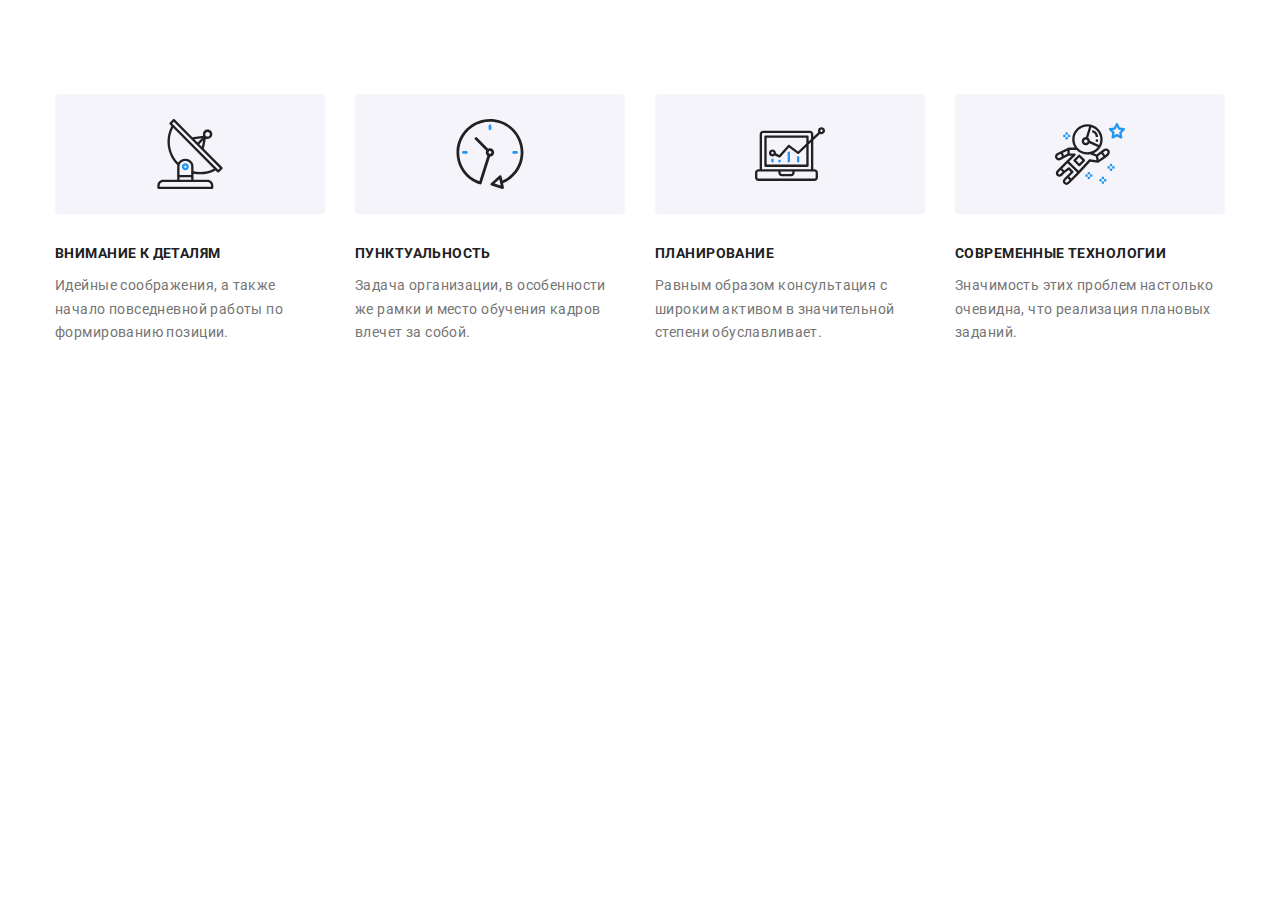
==== index.html @ ecc71756 "features__section" ====
<!DOCTYPE html>
<html lang="en">
<head>
    <meta charset="UTF-8">
    <meta http-equiv="X-UA-Compatible" content="IE=edge">
    <meta name="viewport" content="width=device-width, initial-scale=1.0" />
    <title>Document</title>
    <link rel="preconnect" href="https://fonts.googleapis.com">
<link rel="preconnect" href="https://fonts.gstatic.com" crossorigin>
<link href="https://fonts.googleapis.com/css2?family=Raleway:wght@700&family=Roboto:wght@400;500;700;900&display=swap" rel="stylesheet">
<link rel="stylesheet" href="https://cdn.jsdelivr.net/npm/modern-normalize@1.1.0/modern-normalize.min.css">
<link rel="stylesheet" href="./css/main.min.css">
<!-- <link rel="stylesheet" href="./css/styles.css"> -->

</head>
<body>
<!-- 
<header class="header">
    <div class="container header-flex-container">
        <nav class="header__navigation navigation">
            <a class="navigation__headr-logo" href="#"><span>Web</span>Studio</a>
            <ul class="navigation__list">
                <li  class="navigation__item">
                    <a href="./index.html" class="navigation__link current">Студия</a>
                </li>
                <li class="navigation__item">
                    <a href="./portfolio.html" class="navigation__link">Портфолио</a>
                </li>
                <li class="navigation__item">
                    <a href="./index.html" class="navigation__link">Контакты</a>
                </li>
            </ul>
        </nav>             
        <ul class="navigation__list-contact">
            <li class="navigation__item">
                <a href="mailto:info@devstudio.com" class="navigation__link-contact">
                <svg class="navigation__icon-mail">
                    <use href="./images/symbol-defs.svg#mail"></use>
                </svg>
                info@devstudio.com</a>
            </li>
            <li class="navigation__item"><a href="tel:+380961111111" class="navigation__link-contact">
                <svg class="navigation__icon-phone">
                    <use href="./images/symbol-defs.svg#icon-phone"></use>
                </svg>
                +38 096 111 11 11</a>
            </li>
        </ul>
        <button type="button" class="header__bt-menu" aria-label="кнопка меню">
            <svg class="icon__menu">
                <use class="icon-open" href="./images/symbol-defs.svg#icon-menu_40px"></use>
                <use class="icon-close" href="./images/symbol-defs.svg#icon-close_40px-1"></use>
            </svg>
        </button>
    </div>
</header> -->
<main>
    <!-- <section class="hero hero-owerlay">
        <div class="container">
            <h1 class="hero__style">Эффективные решения для вашего бизнеса</h1>
            <div class="hero__button">
                <button data-modal-open class="button-main" type="button">Заказать услугу</button> 
            </div>                     
        </div>   
    </section> -->
    <section class="features__section">
        <div class="container">
        <ul class="features-list">
            <li class="features-item">
                <div class="features-icon">
                    <svg class="features-icons">
                        <use href="./images/symbol-defs.svg#icon-antenna-1"></use>
                    </svg>
                    </div>
                <h2 class="features-text">Внимание к деталям</h2>
                <p class="features-texts">Идейные соображения, а также начало повседневной работы по формированию позиции.</p>                
            </li>
            <li class="features-item">
                <div class="features-icon">
                    <svg class="features-icons">
                        <use href="./images/symbol-defs.svg#icon-clock-1"></use>
                    </svg>
                    </div>
                <h2 class="features-text">Пунктуальность</h2>
                <p class="features-texts">Задача организации, в особенности же рамки и место обучения кадров влечет за собой.</p>               
            </li>
            <li class="features-item">
                <div class="features-icon">
                    <svg class="features-icons">
                        <use href="./images/symbol-defs.svg#icon-diagram-1"></use>
                    </svg>
                    </div>
                <h2 class="features-text">Планирование</h2>
                <p class="features-texts">Равным образом консультация с широким активом в значительной степени обуславливает.</p>               
            </li>
            <li class="features-item">
                <div class="features-icon">
                    <svg class="features-icons">
                        <use href="./images/symbol-defs.svg#icon-astronaut-1"></use>
                    </svg>
                    </div>
                <h2 class="features-text">Современные технологии</h2>
                <p class="features-texts">Значимость этих проблем настолько очевидна, что реализация плановых заданий.</p>               
            </li>
        </ul>
    </div>
    </section>
<!-- <section class="container-main section outline">
        <div class="container works">
                <h2 class="work__style">Чем мы занимаемся</h2>
            <ul class="work__list">
                    <li>
                        <div class="work__main"> 
                            <img src="./images/im1.jpg" width="370" height="294" alt="разработка сайтов">
                            <p class="work__text">Десктопные приложения</p>
                        </div>
                        </li>
                    <li>
                        <div class="work__main">
                            <img src="./images/im2.jpg" width="370" height="294" alt="кроссплатформенность">
                            <p class="work__text">Мобильные приложения</p>
                        </div>
                        </li>
                    <li>
                        <div class="work__main">
                            <img src="./images/im3.jpg" width="370" height="294" alt="веб дизайн">
                            <p class="work__text">Дизайнерские решения</p>
                        </div>
                        </li>
            </ul>
        </div>        
    </section>

    <section class="list-team section outline">
        <div class="container">
                <h2 class="work__style">Наша команда</h2>

            <ul class="team__item">
                    <li class="team__list">
                        <img  class="team__photo" src="./images/im4.jpg" width="270" height="260" alt="фото Игорь Демьяненко">
                        <div class="list-photo-img">
                        <h3 class="teams__name">Игорь Демьяненко</h3>
                        <p class="teams__position">Product Designer</p>
                        <ul class="team__socials-list socials__list">
                            <li class="team__socials-item socials__item">
                                <a class="team__socials-link socials__link-team" href="#">
                                    <svg class="socials__icon">
                                        <use href="./images/symbol-defs.svg#icon-instagram-2"></use>
                                    </svg>
                                </a>
                            </li>
                            <li class="team__socials-item socials__item">
                                <a class="team__socials-link socials__link-team" href="#">
                                    <svg class="socials__icon">
                                        <use href="./images/symbol-defs.svg#icon-twitter-1"></use>
                                    </svg>
                                </a>
                            </li>
                            <li class="team__socials-item socials__item">
                                <a class="team__socials-link socials__link-team" href="#">
                                    <svg class="socials__icon">
                                        <use href="./images/symbol-defs.svg#icon-facebook-1"></use>
                                    </svg>
                                </a>
                            </li>
                            <li class="team__socials-item socials__item">
                                <a class="team__socials-link socials__link-team" href="#">
                                    <svg class="socials__icon">
                                        <use href="./images/symbol-defs.svg#icon-linkedin-1"></use>
                                    </svg>
                                </a>
                            </li>
                    </ul>
                </div>
                    </li>                  
                    <li class="team__list">
                        <img  class="team__photo" src="./images/im6.jpg" width="270" height="260" alt="фото Ольга Репина">
                    <div class="list-photo-img">
                        <h3 class="teams__name">Ольга Репина</h3>
                        <p class="teams__position">Frontend Developer</p>
                        <ul class="team__socials-list socials__list">
                            <li class="team__socials-item socials__item">
                                <a class="team__socials-link socials__link-team" href="#">
                                    <svg class="socials__icon">
                                        <use href="./images/symbol-defs.svg#icon-instagram-2"></use>
                                    </svg>
                                </a>
                            </li>
                            <li class="team__socials-item socials__item">
                                <a class="team__socials-link socials__link-team" href="#">
                                    <svg class="socials__icon">
                                        <use href="./images/symbol-defs.svg#icon-twitter-1"></use>
                                    </svg>
                                </a>
                            </li>
                            <li class="team__socials-item socials__item">
                                <a class="team__socials-link socials__link-team" href="#">
                                    <svg class="socials__icon">
                                        <use href="./images/symbol-defs.svg#icon-facebook-1"></use>
                                    </svg>
                                </a>
                            </li>
                            <li class="team__socials-item socials__item">
                                <a class="team__socials-link socials__link-team" href="#">
                                    <svg class="socials__icon">
                                        <use href="./images/symbol-defs.svg#icon-linkedin-1"></use>
                                    </svg>
                                </a>
                            </li>
                        </ul>
                    </div>
                    </li>                    
                    <li class="team__list">
                        <img  class="team__photo" src="./images/im7.jpg" width="270" height="260" alt="фото Николай Тарасов">
                        <div class="list-photo-img">
                        <h3 class="teams__name">Николай Тарасов</h3>
                        <p class="teams__position">Marketing</p>
                        <ul class="team__socials-list socials__list">
                            <li class="team__socials-item socials__item">
                                <a class="team__socials-link socials__link-team" href="#">
                                    <svg class="socials__icon">
                                        <use href="./images/symbol-defs.svg#icon-instagram-2"></use>
                                    </svg>
                                </a>
                            </li>
                            <li class="team__socials-item socials__item">
                                <a class="team__socials-link socials__link-team" href="#">
                                    <svg class="socials__icon">
                                        <use href="./images/symbol-defs.svg#icon-twitter-1"></use>
                                    </svg>
                                </a>
                            </li>
                            <li class="team__socials-item socials__item">
                                <a class="team__socials-link socials__link-team" href="#">
                                    <svg class="socials__icon">
                                        <use href="./images/symbol-defs.svg#icon-facebook-1"></use>
                                    </svg>
                                </a>
                            </li>
                            <li class="team__socials-item socials__item">
                                <a class="team__socials-link socials__link-team" href="#">
                                    <svg class="socials__icon">
                                        <use href="./images/symbol-defs.svg#icon-linkedin-1"></use>
                                    </svg>
                                </a>
                            </li>
                        </ul>
                    </div>                    
                    <li class="team__list">
                        <img  class="team__photo" src="./images/im8.jpg" width="270" height="260" alt="фото Михаил Ермаков">
                        <div class="list-photo-img">
                        <h3 class="teams__name">Михаил Ермаков</h3>
                        <p class="teams__position">UI Designer</p>
                        <ul class="team__socials-list socials__list">
                            <li class="team__socials-item socials__item">
                                <a class="team__socials-link socials__link-team" href="#">
                                    <svg class="socials__icon">
                                        <use href="./images/symbol-defs.svg#icon-instagram-2"></use>
                                    </svg>
                                </a>
                            </li>
                            <li class="team__socials-item socials__item">
                                <a class="team__socials-link socials__link-team" href="#">
                                    <svg class="socials__icon">
                                        <use href="./images/symbol-defs.svg#icon-twitter-1"></use>
                                    </svg>
                                </a>
                            </li>
                            <li class="team__socials-item socials__item">
                                <a class="team__socials-link socials__link-team" href="#">
                                    <svg class="socials__icon">
                                        <use href="./images/symbol-defs.svg#icon-facebook-1"></use>
                                    </svg>
                                </a>
                            </li>
                            <li class="team__socials-item socials__item">
                                <a class="team__socials-link socials__link-team" href="#">
                                    <svg class="socials__icon">
                                        <use href="./images/symbol-defs.svg#icon-linkedin-1"></use>
                                    </svg>
                                </a>
                            </li>
                        </ul>
                </div>
            </ul>               
        </div>       
    </section>

    <section class="list-team-logo section outline">
    <div class="container companys">
        <h2 class="work__style">Постоянные клиенты</h2>
        <ul class="company__list">
            <li>
                <a class="company__link" href="#">
                    <svg class="company__icon">
                        <use href="./images/symbol-defs.svg#icon-Logo"></use>
                    </svg>
                </a>
            </li>
            <li><a class="company__link" href="#">
                <svg class="company__icon">
                    <use href="./images/symbol-defs.svg#icon-Logo-1"></use>
                </svg>
            </a></li>
            <li><a class="company__link" href="#">
                <svg class="company__icon">
                    <use href="./images/symbol-defs.svg#icon-Logo-2"></use>
                </svg>
            </a></li>
            <li><a class="company__link" href="#">
                <svg class="company__icon">
                    <use href="./images/symbol-defs.svg#icon-Logo-3"></use>
                </svg>
            </a></li>
            <li><a class="company__link" href="#">
                <svg class="company__icon">
                    <use href="./images/symbol-defs.svg#icon-Logo-4"></use>
                </svg>
            </a></li>
            <li>
                <a class="company__link" href="#">
                    <svg class="company__icon">
                        <use href="./images/symbol-defs.svg#icon-Logo-6"></use>
                    </svg>
                </a>
            </li>
        </ul>
    </div>

</section>
</main>

<footer>
    <div class="container footer">
        <div class="footer__flex-item">
            <a class="footer__logo" href=""><span>Web</span>Studio</a>
            <address>
                <ul class="footer__item">
                    <li class="footer__contact-list">
                        <a class="footer__map"> г. Киев, пр-т Леси Украинки, 26 </a>
                    </li>
                    <li class="footer__contact-list">
                        <a class="footer__contact" href="mailto:info@devstudio.com">info@devstudio.com</a>
                    </li>
                    <li class="footer__contact-list">
                        <a class="footer__contact" href="tel:+380961111111">+38 096 111 11 11</a>
                    </li>
                </ul>
            </address>
        </div>
        <div class="footer__flex-item">
            <h2 class="footer__text">Присоединяйтесь</h2>
            <ul class="team__socials-list socials__list">
                <li class="team__socials-item socials__item">
                    <a class="team__socials-link socials__link" href="#">
                        <svg class="socials__icon">
                            <use href="./images/symbol-defs.svg#icon-instagram-2"></use>
                        </svg>
                    </a>
                </li>
                <li class="team__socials-item socials__item">
                    <a class="team__socials-link socials__link" href="#">
                        <svg class="socials__icon">
                            <use href="./images/symbol-defs.svg#icon-twitter-1"></use>
                        </svg>
                    </a>
                </li>
                <li class="team__socials-item socials__item">
                    <a class="team__socials-link socials__link" href="#">
                        <svg class="socials__icon">
                            <use href="./images/symbol-defs.svg#icon-facebook-1"></use>
                        </svg>
                    </a>
                </li>
                <li class="team__socials-item socials__item">
                    <a class="team__socials-link socials__link" href="#">
                        <svg class="socials__icon">
                            <use href="./images/symbol-defs.svg#icon-linkedin-1"></use>
                        </svg>
                    </a>
                </li>
            </ul> 
        </div>
        <div class="footer__flex-item">
            <h2 class="footer__text">Подпишитесь на рассылку</h2>
            <form class="footer__form js-speaker-form" name="subscribe-form">                    
                <input class="footer__input-email" type="email" name="subscribe-email" autocomplete="email" placeholder="E-mail">
                <button class="button-main" type="submit">Подписаться</button>
            </form>  
        </div>    
    </div>
</footer>
<div data-modal class="backdrop is-hidden">
    <div class="modal">
        <button data-modal-close class="modal-close">
            <svg class="icon-cls">
                <use href="./images/symbol-defs.svg#icon-close"></use>
            </svg>
        </button>
        <form class="register">
            <h2 class="modal__register-text">Оставьте свои данные, мы вам перезвоним</h2>
            <label class="register__form-opts" for="name">
                <span class="register__text">Имя</span>  
            <input class="register__form-word" type="text" name="name" id="name" required >
            <svg class="form__icon">
                <use href="./images/symbol-defs.svg#icon-person-black-18dp-1">
                </use>
            </svg>
            </label>
            <label class="register__form-opts" for="phone">
                <span class="register__text">Телефон</span>
                <input class="register__form-word" type="tel" name="telephone" id="phone" required >
                <svg class="form__icon">
                <use href="./images/symbol-defs.svg#icon-phone-black-18dp-1">
                </use>
            </svg>
            </label>
            <label class="register__form-opts" for="email">
            <span class="register__text">Почта</span>
            <input class="register__form-word" type="email" name="email" id="email" required>
            <svg class="form__icon">
                <use href="./images/symbol-defs.svg#icon-email-black-18dp-1">
                </use>
            </svg>
            </label>
            <label class="register__form-opts" for="client-comment">
                <span class="register__text">Комментарий</span>
                <textarea class="register__textarea" name="comment" id="client-comment"  placeholder="Введите текст"></textarea>
            </label>
            <label class="form__field-checkbox">
            <input class="form__input-checkbox" type="checkbox" name="agreement" value="agree" required />
            <span class="form__checkbox-icon"></span>
            <span class="form__label-checkbox">
                Соглашаюсь с рассылкой и принимаю <a class="register__link" href="#">Условия договора</a>
            </span>
        </label> 
        <button class="form__btn button-main" type="submit">Отправить</button>             
        </form>
    </div>
</div>
<script src="./js/modal.js"></script>
</body>
</html> -->
---- css/main.min.css ----
body{font-family:"Roboto", sans-serif;background-color:#fff;color:#212121;font-style:normal;font-weight:400;font-size:16px;line-height:1;font-weight:400}@media screen and (max-width: 767px){body{padding-top:60px}}ul,li{list-style:none;padding:0;margin:0}h1,h2,h3,h4,h5,h6,p{margin:0}a{text-decoration:none;color:inherit}address{font-style:normal}.container{width:100%;margin:0 auto;padding-left:15px;padding-right:15px}@media screen and (min-width: 480px){.container{width:480px}}@media screen and (min-width: 768px){.container{width:768px}}@media screen and (min-width: 1200px){.container{width:1200px}}@media screen and (min-width: 1200px){section{padding-bottom:94px}}textarea{resize:none}img{display:block;max-width:100%;height:auto}button{font-family:inherit;cursor:pointer;border:none}.navigation__headr-logo{font-family:"Raleway";font-style:normal;font-weight:bold;font-size:26px;line-height:1.19;letter-spacing:0.03em;color:#212121;text-decoration:none;display:flex;margin-right:94px}@media screen and (min-width: 1200px){.navigation__headr-logo{font-size:26px;line-height:1.19}}.navigation__headr-logo span{color:#2196f3}.navigation__headr-logo{cursor:pointer}.header-flex-container{display:flex;align-items:center}.header{border-bottom:1px solid #EEEE}.navigation__link{font-size:14px;font-style:normal;font-weight:500;line-height:1.14;letter-spacing:0.02em;text-align:left;color:#212121;text-decoration:none;padding:32px 0}.navigation__link-contact{display:flex;align-items:center;font-family:"Roboto";font-style:normal;font-weight:500;font-size:14px;line-height:1.14;letter-spacing:0.02em;color:#757575;text-decoration:none;transition:color 250ms cubic-bezier(0.4, 0, 0.2, 1)}.navigation__link-contact:focus,.navigation__link-contact:hover{color:#2196f3}.navigation__list-contact{display:flex;margin-left:auto;align-items:center;justify-content:space-between;padding:0}.navigation__list{display:flex;align-items:center}.navigation__list-contact .navigation__item:not(:last-child){margin-right:53px}.navigation__list .navigation__item:not(:last-child){margin-right:53px}.navigation__icon-mail{width:16px;height:12px;margin-right:10px}.navigation__icon-phone{height:16px;width:10px;margin-right:10px}.navigation__link{position:relative;display:inline-flex;align-items:center;padding-top:32px;padding-bottom:32px;transition:color 250ms cubic-bezier(0.4, 0, 0.2, 1)}.navigation__link::after{position:absolute;bottom:0;right:0;content:'';display:inline-flex;width:100%;height:4px;background-color:#2196f3;border-radius:2px;transform:scale(0);opacity:0;transition:transform 250ms cubic-bezier(0.4, 0, 0.2, 1),opacity 250ms cubic-bezier(0.4, 0, 0.2, 1)}.current:hover::after,.current:focus::after{transform:scale(1);opacity:1}.current::after,.navigation__link .current:hover::after,.navigation__link .current:focus::after{transform:scale(1);opacity:1}.current{color:#2196F3}.navigation__list-contact{display:flex;margin-left:auto;align-items:center;justify-content:space-between;padding:0}.header__navigation{display:flex;align-items:center}.icon__menu{width:40px;height:40px}.header__bt-menu{display:block;margin-left:auto;background-color:transparent;outline:transparent;border:transparent}.icon-open{opacity:1}.icon-close{opacity:0}.hero__button{display:flex;justify-content:center}.hero__style{max-width:696px;margin-left:auto;margin-right:auto;margin-bottom:30px;font-family:"Roboto";font-size:44px;font-style:normal;font-weight:900;line-height:1.4;letter-spacing:0.06em;text-align:center;text-transform:uppercase;color:#fff}.hero{max-width:1600px;margin:0 auto;padding:200px 0;height:600px;background-image:linear-gradient(rgba(196,196,196,0.4), rgba(47,48,58,0.4)),url(../images/im18.jpg);background-repeat:no-repeat;background-color:#2f303a}.hero-owerlay{max-width:1600px;height:600px;margin-left:auto;margin-right:auto;background-image:linear-gradient(to right, rgba(47,48,58,0.4), rgba(47,48,58,0.4)),url(../images/im18.jpg);background-size:cover}.button-main{display:block;margin:0 auto;width:200px;height:50px;align-items:center;justify-content:center;color:#fff;background:#2196f3;font-weight:700;font-size:16px;line-height:1.8;letter-spacing:0.06em;box-shadow:0px 4px 4px rgba(0,0,0,0.15);border-color:transparent;border-radius:4px;cursor:pointer}.features__section{padding:60px 0}@media screen and (min-width: 1200px){.features__section{padding:94px 0}}@media screen and (min-width: 768px){.features-list{display:flex;flex-wrap:wrap;gap:30px}}@media screen and (max-width: 768px){.features-item:not(:last-child){margin-bottom:30px}}@media screen and (min-width: 480px) and (max-width: 767px){.features-item{width:450px}}@media screen and (min-width: 768px){.features-item{max-width:354px}}@media screen and (min-width: 1200px){.features-item{max-width:270px}}.features-icon{display:inline-flex;justify-content:center;align-items:center;width:100%;height:120px;margin-bottom:30px;background-color:#f5f4fa;border-radius:4px}.features-icons{height:70px;width:70px}.features-text{font-weight:700;font-size:14px;line-height:1.4;letter-spacing:0.03em;text-transform:uppercase;margin-bottom:10px}@media screen and (max-width: 767px){.features-text{text-align:center}}.features-texts{font-size:14px;font-weight:400;line-height:1.71;letter-spacing:0.03em;color:#757575}@media screen and (max-width: 1199px){.container-main.section{display:none}}.work{padding:0;display:flex;justify-content:space-between}.container-main.section{padding-top:0}.work__list{display:flex;justify-content:center;gap:30px}.work__main{position:relative}.work__text{position:absolute;bottom:0;padding-top:27px;padding-bottom:27px;width:100%;font-weight:700;font-size:14px;line-height:1.14;text-align:center;letter-spacing:0.03em;text-transform:uppercase;color:#fff;background-color:rgba(47,48,58,0.8)}.work__style{margin-bottom:50px;font-weight:700;font-size:36px;line-height:1.16;text-align:center;letter-spacing:0.03em;color:#212121}.list-team{background-color:#f5f4fa;font-size:16px;font-weight:500;line-height:1.2;letter-spacing:0.03em}.team__item{display:flex;justify-content:center;gap:30px;margin:0px}.team__list{box-shadow:0px 1px 3px rgba(0,0,0,0.12),0px 1px 1px rgba(0,0,0,0.14),0px 2px 1px rgba(0,0,0,0.2);border-radius:0px 0px 4px 4px;background-color:#fff}.list-photo-img{padding-top:30px;padding-bottom:30px}.teams__name{margin-bottom:10px;font-weight:500;font-size:16px;line-height:1.18;text-align:center;letter-spacing:0.03em}.teams__position{margin-bottom:16px;font-size:16px;line-height:1.18;text-align:center;letter-spacing:0.03em;color:#757575}.socials__list{display:flex;justify-content:center;gap:10px;align-items:baseline;margin-top:0px;padding:0px;list-style:none}.socials__link-team{display:inline-flex;justify-content:center;align-items:center;width:44px;height:44px;color:#afb1b8;background-color:#fff;border-radius:50%;transition:background-color 250ms cubic-bezier(0.4, 0, 0.2, 1),color 250ms cubic-bezier(0.4, 0, 0.2, 1)}.socials__link-team:hover,.socials__link-team:focus{background-color:#2196f3;color:#fff}.socials__icon{width:20px;height:20px}.company__list{display:flex;justify-content:center;gap:30px}.company__link{display:inline-flex;justify-content:center;align-items:center;width:170px;height:92px;color:#afb1b8;border:1px solid #afb1b8;border-radius:4px;transition:color 250ms cubic-bezier(0.4, 0, 0.2, 1),border-color 250ms cubic-bezier(0.4, 0, 0.2, 1)}.company__link:hover,.company__link:focus{border-color:#2196f3;color:#2196f3;transition:color 250ms cubic-bezier(0.4, 0, 0.2, 1)}.company__icon{max-width:106px;max-height:60px}.list-team-logo{font-weight:500;line-height:1.2;letter-spacing:0.03em;background-color:#fff}.modal{position:absolute;top:50%;left:50%;transform:translate(-50%, -50%);height:581px;width:528px;padding:40px;background-color:#fff;border-radius:4px;transform:translate(-50%, -50%);transition:transform 250ms cubic-bezier(0.4, 0, 0.2, 1);cursor:pointer}.modal-close{position:absolute;top:8px;right:8px;display:inline-flex;justify-content:center;align-items:center;width:30px;height:30px;border-radius:50%;background-color:transparent;border:1px solid rgba(0,0,0,0.1);transition:fill 250ms cubic-bezier(0.4, 0, 0.2, 1);cursor:pointer}.modal-close:hover,.modal-close:focus{fill:#2196f3}.icon-cls{width:18px;height:18px;transition:250ms cubic-bezier(0.4, 0, 0.2, 1)}.form__icon{position:absolute;top:50%;left:12px;width:18px;height:18px;transition:250ms cubic-bezier(0.4, 0, 0.2, 1)}.register{display:block}.register__form-opts{position:relative;display:flex;flex-direction:column;margin-bottom:10px}.register__form-word{width:100%;padding:10px 11px 10px 42px;border:1px solid rgba(33,33,33,0.2);border-radius:4px;transition:250ms cubic-bezier(0.4, 0, 0.2, 1)}.register__text{margin-bottom:4px;font-size:12px;line-height:1.17;letter-spacing:0.01em;color:#757575}.register__textarea{padding:12px 16px;height:120px;border:1px solid rgba(33,33,33,0.2);box-sizing:border-box;border-radius:4px;resize:none}.register__link{color:#2196f3;text-decoration:underline}.register__form-word,.register__textarea{border:1px solid rgba(33,33,33,0.2);border-radius:4px;transform:border-color 250ms cubic-bezier(0.4, 0, 0.2, 1)}.register__form-word:hover,.register__form-word:focus,.register__textarea:hover,.register__textarea:focus{outline:none;border-color:#2196f3}.register__form-word:hover ~ .form__icon,.register__form-word:focus ~ .form__icon,.register__textarea:hover ~ .form__icon,.register__textarea:focus ~ .form__icon{color:#2196f3}.register__textarea{border:1px solid rgba(33,33,33,0.2);border-radius:4px;transform:border-color 250ms cubic-bezier(0.4, 0, 0.2, 1)}.register__textarea:hover,.register__textarea:focus{outline:none;border-color:#2196f3}.register__textarea:hover ~ .form__icon,.register__textarea:focus ~ .form__icon{color:#2196f3}.form__field-checkbox{display:flex;justify-content:center;align-items:center;margin-bottom:30px}.form__input-checkbox{appearance:none}.form__checkbox-icon{display:inline-flex;width:16px;height:15px;border:2px solid #212121;border-radius:2px}.register__link{color:#2196f3;text-decoration:underline}.form__label-checkbox{margin-left:8px;font-size:14px;line-height:1.71;letter-spacing:0.03em;color:#757575}.form__btn .button-main{padding:10px 52px}.form__input-checkbox:checked+.form__checkbox-icon{background-color:#2196f3;background-image:url("data:image/svg+xml;charset=utf8,%3Csvg width='16' height='15' fill='none' xmlns='http://www.w3.org/2000/svg'%3E%3Cpath d='m3.957 7.752-.069-.066-.069.065-.888.842-.076.072.076.073 3.496 3.334.069.066.069-.066 7.504-7.158.076-.073-.076-.072-.882-.841-.069-.066-.069.066-6.553 6.246-2.539-2.422Z' fill='%23fff' stroke='%23fff' stroke-width='.2'/%3E%3C/svg%3E");background-position:center;background-origin:border-box;border-color:#2196f3}.is-hidden{opacity:0;visibility:hidden;pointer-events:none}.modal__register-text{font-size:20px;font-weight:700;line-height:23px;letter-spacing:0.03em;text-align:center;margin-bottom:12px}.struducture{padding-top:94px;padding-bottom:94px}.button__control{display:flex;justify-content:center;margin-bottom:50px}.button__list:not(:last-child){margin-right:8px}.button__list{transition:color 250ms cubic-bezier(0.4, 0, 0.2, 1)}.button__list:focus,.button__list:hover{color:#2196f3}.button__item{padding:6px 22px;font-weight:500;font-size:16px;line-height:1.6;text-align:center;letter-spacing:0.03em;color:#212121;background-color:#f5f4fa;border:none;border-radius:4px;cursor:pointer;transition:color 250ms cubic-bezier(0.4, 0, 0.2, 1),background-color 250ms cubic-bezier(0.4, 0, 0.2, 1),box-shadow 250ms cubic-bezier(0.4, 0, 0.2, 1);box-shadow:0px 3px 1px rgba(0,0,0,0.1),0px 1px 2px rgba(0,0,0,0.08),0px 2px 2px rgba(0,0,0,0.12)}.button__item:hover,.button__item:focus{color:#fff;background-color:#2196f3}.project{display:flex;flex-basis:calc(100% / 9);flex-wrap:wrap;padding:0;list-style:none;justify-content:space-between;text-align:left;cursor:pointer;gap:30px}.project__example-text{line-height:1.9;letter-spacing:0.03em;color:#757575}.project__link{display:inline-block;transition:box-shadow 250ms cubic-bezier(0.4, 0, 0.2, 1)}.project__link:hover,.project__link:focus{box-shadow:0px 1px 1px rgba(0,0,0,0.12),0px 4px 4px rgba(0,0,0,0.06),1px 4px 6px rgba(0,0,0,0.16)}.project__text-name{font-weight:bold;font-size:18px;line-height:2;letter-spacing:0.06em;color:#212121}.project__text-img{padding:20px 24px;border:1px solid #eee;border-radius:0px 0px 4px 4px}.project__list{max-width:370px}.project__photo{position:relative;overflow:hidden}.project__texts{position:absolute;max-height:294px;display:flex;align-items:center;padding:63px 24px;background-color:#2196f3;transition:transform 250ms cubic-bezier(0.4, 0, 0.2, 1)}.project__link:hover .project__texts{transform:translateY(-100%)}.project__text{font-size:18px;line-height:1.56;letter-spacing:0.03em;color:#fff}.footer{display:flex;align-items:baseline;background-color:#2f303a}footer{background-color:#2f303a;padding-top:60px;padding-bottom:60px}.footer__contact{font-size:14px;line-height:1.7;letter-spacing:0.03em;text-align:left;color:rgba(255,255,255,0.6);transition:color 250ms cubic-bezier(0.4, 0, 0.2, 1)}.footer__contact:hover,.footer__contact:focus{color:#2196f3}.footer__flex-item .socials__link:hover,.footer__flex-item .socials__link:focus{background-color:#2196f3}.footer__flex-item:nth-child(1){margin-right:70px}.footer__flex-item:nth-child(2){margin-right:93px}.socials__link{display:inline-flex;justify-content:center;align-items:center;width:44px;height:44px;color:#fff;background-color:#fff;border-radius:50%;transition:background-color 250ms cubic-bezier(0.4, 0, 0.2, 1),color 250ms cubic-bezier(0.4, 0, 0.2, 1)}.footer__flex-item .socials__link:hover,.footer__flex-item .socials__link:focus{background-color:#2196F3}.footer__contact-list:not(:last-child){margin-bottom:9px}.footer__logo{display:inline-block;margin-bottom:20px;font-family:"Raleway";font-style:normal;font-weight:bold;font-size:26px;line-height:1.19;letter-spacing:0.03em;color:#fff;text-decoration:none}.footer__logo span,.footer__logo .navigation__headr-logo span{color:#2196f3}.footer__contact{font-size:14px;line-height:1.7;letter-spacing:0.03em;text-align:left;color:rgba(255,255,255,0.6);transition:color 250ms cubic-bezier(0.4, 0, 0.2, 1)}.footer__contact:hover,.footer__contact:focus{color:#2196f3}.footer__contact-headr{padding:32px 0}.footer__text{margin-bottom:20px;font-weight:700;font-size:14px;line-height:1.14;letter-spacing:0.03em;text-transform:uppercase;color:#fff}.footer__input-email{padding:14px 16px;margin-right:12px;width:358px;font-size:16px;line-height:1.25;letter-spacing:0.03em;color:#fff;background-color:transparent;border:1px solid rgba(255,255,255,0.3);border-radius:4px;transition:border-color 250ms cubic-bezier(0.4, 0, 0.2, 1)}.footer__input-email:hover{border-color:#2196f3}.footer__input-email:focus{border-color:#2196f3;outline:none}.footer__form .button-main{display:inline-flex;align-items:center}.footer__form .button-main::after{content:'';width:24px;height:24px;margin-left:10px;background-image:url("data:image/svg+xml;charset=utf8,%3Csvg width='24' height='24' fill='none' xmlns='http://www.w3.org/2000/svg'%3E%3Cpath d='M24 0 0 13.5l7.67 2.84L19.5 5.25l-8.998 12.14.007.002-.009-.002V24l4.301-5.018L20.251 21 24 0Z' fill='%23fff'/%3E%3C/svg%3E")}.footer__map{font-style:normal;font-weight:400;font-size:14px;line-height:24px;letter-spacing:0.03em;color:#fff}.socials__icon{width:20px;height:20px}.footer__flex-item .socials__link{background-color:rgba(255,255,255,0.1)}
/*# sourceMappingURL=main.min.css.map */
---- css/styles.css ----
:root {
  --akcent-color: #2196f3;
  --second-color: #757575;
  --background: #f5f4fa;
  --white-color: #ffffff;
  --color-text: #212121;
  --accent-btn-color: #188ce8;
  --footer-color: #2f303a;
  --main-text-color: #757575;
  --accent-color: #2196f3;
  --accent-btn-color: #188ce8;
  --fill-color: #afb1b8;
  --footer-contacts-color: rgba(255, 255, 255, 0.6);


  /* other color */
  --header-border-color: #ececec;
  --footer-socials-bg-color: rgba(255, 255, 255, 0.1);
  --project-border-color: #eee;
  --timing-function: 250ms cubic-bezier(0.4, 0, 0.2, 1);
  --hero-color: rgba(47, 48, 58, 0.4);
  --hero-gradient: rgba(196,	196,	196, 0.4);

  
}

body {
  font-family: "Roboto", sans-serif;
  background-color: var(--white-color);
  color: #212121;
  font-style: normal;
  font-weight: 400;
  font-size: 16px;
  line-height: 1;
  font-weight: 400;
}
h1,
h2,
h3,
h4,
h5,
h6,
p {
  margin: 0;
}

a {
  text-decoration: none;
  color: inherit;
}

ul,
li {
  padding: 0;
  margin: 0;
}

button {
  cursor: pointer;
}

img {
  display: block;
  max-width: 100%;
  height: auto;
}

address {
  font-style: normal;

}

.button {
  transition: background-color var(--timing-function);
}

.button:hover,
.button:focus {
  background-color: var(--accent-btn-color);
}

/* .outline {
  /* outline: 1px red solid; */
/* } */ 

.bg {
  background-color: green;
}

.container {
  width: 1200px;
  margin-left: auto;
  margin-right: auto;
  padding-left: 15px;
  padding-right: 15px;
}

.section {
  padding-top: 94px;
  padding-bottom: 94px;
}

.navigation__headr-logo {
  font-family: "Raleway";
  font-style: normal;
  font-weight: bold;
  font-size: 26px;
  line-height: 1.19;
  letter-spacing: 0.03em;
  color: var(--color-text);
  text-decoration: none;
  display: flex;
  margin-right: 94px;
}
.navigation__link {
font-size: 14px;
font-style: normal;
font-weight: 500;
line-height: 1.14;
letter-spacing: 0.02em;
text-align: left;
  color: var(--color-text);
  text-decoration: none;
}

.footer__contact {
font-size: 14px;
line-height: 1.7;
letter-spacing: 0.03em;
text-align: left;
color: rgba(255, 255, 255, 0.6);
transition: color var(--timing-function);
}

.footer__contact:hover,
.footer__contact:focus,
.navigation__link-contact:focus,
.navigation__link-contact:hover {
  color: var(--akcent-color);
}

.hero__button {
  display: flex;
  justify-content: center;
}

.button-main {
  display: block;
  margin: 0 auto;
  width: 200px;
  height: 50px;
  align-items: center;
  justify-content: center; 
  color: var(--white-color);
  background: var(--akcent-color);
  font-weight: 700;
  font-size: 16px;
  line-height: 1.8;
  letter-spacing: 0.06em;
  box-shadow: 0px 4px 4px rgba(0, 0, 0, 0.15);
  border-color: transparent;
  border-radius: 4px;
  cursor: pointer;
}

.button__list:not(:last-child) {
  margin-right: 8px;
}

.button__list {
  transition: color var(--timing-function);
}

.button__list:focus,
.button__list:hover {
  color: var(--akcent-color);
}

h2 {
  font-size: 18px;
  line-height: 0.44;
  letter-spacing: 0.06em;
}

.features-texts{
font-size: 14px;
font-style: normal;
font-weight: 400;
line-height: 1.71;
letter-spacing: 0.03em;
color: var(--second-color);

}
.project__example-text{
  line-height: 1.9;
  letter-spacing: 0.03em;
  color: var(--second-color);
}

.teams__position {
  margin-bottom: 16px;
  font-size: 16px;
  line-height: 1.18;
  text-align: center;
  letter-spacing: 0.03em;
  color: var(--second-color);
}

.teams__name {
  margin-bottom: 10px;
    font-weight: 500;
    font-size: 16px;
    line-height: 1.18;
    text-align: center;
    letter-spacing: 0.03em;
  
}
li {
  list-style-type: none;
}
.add {
  font-family: "Roboto";
  font-style: normal;
  font-weight: 500;
  font-size: 14px;
  line-height: 1.7;
  letter-spacing: 0.02em;
  color: var(--white-color);
  margin-top: 20px;
  text-decoration: none;
}
footer {
  background-color: #2f303a;
  padding-top: 60px;
  padding-bottom: 60px;
}

.button__control {
  display: flex;
  justify-content: center;
  margin-bottom: 50px;
}

.button__item {
  padding: 6px 22px;
  font-weight: 500;
  font-size: 16px;
  line-height: 1.6;
  text-align: center;
  letter-spacing: 0.03em;
  color: var(--color-text);
  background-color: var(--background);
  border: none;
  border-radius: 4px;
  cursor: pointer;
  transition: color var(--timing-function), 
  background-color var(--timing-function), 
  box-shadow var(--timing-function);
}

.button__item:hover,
.button__item:focus{
color: var(--white-color);
background-color: var(--akcent-color);
box-shadow: 0px 3px 1px rgba(0, 0, 0, 0.1), 0px 1px 2px rgba(0, 0, 0, 0.08),
0px 2px 2px rgba(0, 0, 0, 0.12);
}
.container-main.section {
  padding-top: 0;
}

.features-text {
  font-size: 14px;
  font-weight: 700;
  font-weight: bold;
  font-size: 14px;
  line-height: 1.4;
  letter-spacing: 0.03em;
  text-transform: uppercase;
  margin-bottom: 10px;
}

.footer__logo{
  display: inline-block;
  margin-bottom: 20px;
  font-family: "Raleway";
  font-style: normal;
  font-weight: bold;
  font-size: 26px;
  line-height: 1.19;
  letter-spacing: 0.03em;
  color: var(--white-color);
  text-decoration: none;
  
}
.footer__logo span,
.navigation__headr-logo span {
  color: var(--akcent-color);
}
.container-main section outline{
  background-color: var(--background);
  font-size: 16px;
  font-weight: 500;
  line-height: 1.2;
  letter-spacing: 0.03em;
  
}
.color-hero {
  background-color: var(--white-color);
}
.navigation__headr-logo,
.logo-list {
  cursor: pointer;
}
.work__style {
  margin-bottom: 50px;
    font-weight: 700;
    font-size: 36px;
    line-height: 1.16;
    text-align: center;
    letter-spacing: 0.03em;
    color: var(--title-color);
  color: var(--color-text);
}
.hero__style {
  max-width: 696px;
  margin-left: auto;
  margin-right: auto;
  margin-bottom: 30px;
  font-family: "Roboto";
  font-size: 44px;
  font-style: normal;
  font-weight: 900;
  line-height: 1.4;
  letter-spacing: 0.06em;
  text-align: center;
  text-transform: uppercase;
  color: var(--white-color);
}

.navigation__link-contact{
  display: flex;
  align-items: center;
  font-family: "Roboto";
  font-style: normal;
  font-weight: 500;
  font-size: 14px;
  line-height: 1.14;
  letter-spacing: 0.02em;
  color: var(--second-color);
  text-decoration: none;
  transition: color var(--timing-function);
}

.project__link {
  display: inline-block;
  transition: box-shadow var(--timing-function);
}

.project__link:hover,
.project__link:focus {
  box-shadow: 0px 1px 1px rgba(0, 0, 0, 0.12),
  0px 4px 4px rgba(0, 0, 0, 0.06),
  1px 4px 6px rgba(0, 0, 0, 0.16);
}

.project__text-name{
  font-weight: bold;
  font-size: 18px;
  line-height: 2;
  letter-spacing: 0.06em;
  color: var(--color-text);
}

.header-flex-container {
  display: flex;
  align-items: center;
}

.navigation__link,
.footer__contact-headr {
  padding: 32px 0;
}

.navigation__list-contact {
  display: flex;
  margin-left: auto;
  align-items: center;
  justify-content: space-between;
  padding: 0;
}
.header__navigation {
  display: flex;
  align-items: center;
  
}
.navigation__list {
  display: flex;
  align-items: center;
}
.navigation__list-contact .navigation__item:not(:last-child) {
  margin-right: 53px;
}
.navigation__list .navigation__item:not(:last-child) {
  margin-right: 53px;
}
.hero {
  max-width: 1600px;
  margin: 0 auto;
  padding: 200px 0;
  height: 600px;
  background-image: linear-gradient(
    rgba(196,	196,	196, 0.4),
    rgba(47, 48, 58, 0.4)),
    url(../images/im18.jpg);
  background-repeat: no-repeat;
  background-color: #2f303a;
}
.features-list{
  display: flex;
  justify-content: space-between;
  gap: 30px;
}
.work {
  padding: 0;
  display: flex;
  justify-content: space-between;
}

.list-team{
  background-color: var(--background);
  font-size: 16px;
  font-weight: 500;
  line-height: 1.2;
  letter-spacing: 0.03em;
  
}
.team__item {
  display: flex;
  justify-content: center;
  gap: 30px;
  margin: 0px;
}


.metas{
  display: flex;
  flex-basis: calc(100% / 9);
  flex-wrap: wrap;
  padding: 0;
  list-style: none;
  justify-content: space-between;
  text-align: left;
  cursor: pointer;
  gap: 30px;
  
}

.project{
  display: flex;
  flex-basis: calc(100% / 9);
  flex-wrap: wrap;
  padding: 0;
  list-style: none;
  justify-content: space-between;
  text-align: left;
  cursor: pointer;
  gap: 30px;
  
}
.team__list{
  box-shadow: 0px 1px 3px rgba(0, 0, 0, 0.12), 0px 1px 1px rgba(0, 0, 0, 0.14), 0px 2px 1px rgba(0, 0, 0, 0.2);
  border-radius: 0px 0px 4px 4px;
  padding-bottom: 30px;
  background-color: var(--white-color);
}
.struducture{
  padding-top: 94px;
  padding-bottom: 94px;
}
.project__text-img{
  padding: 20px 24px;
  border: 1px solid #EEEE;
border-radius: 0px 0px 4px 4px;
}
.project__list{
  /* margin-bottom: 30px; */
  max-width: 370px;
}

.header{
  border-bottom: 1px solid #EEEE;
}
.logo-footer2, .logo-footer3{
  margin-bottom: 9px;
}
.name-m{
  padding-bottom: 30px;
  padding-top: 30px;
  background-color: #fff;
}
.features-item{
  max-width: 270px;

}
.features__section{
  padding: 94px 0;
}
.work__list{
  display: flex;
  justify-content: center;
  gap: 30px;
}

.navigation__icon-mail {
  width: 16px;
  height: 12px;  
  margin-right: 10px;
}
.navigation__icon-phone {
height: 16px;
width: 10px;
margin-right: 10px;
}

.features-icons{
height: 70px;
width: 70px;
}
.features-icon{
  display: inline-flex;
  justify-content: center;
  align-items: center;
  width: 100%;
  height: 120px;
  margin-bottom: 30px;
  background-color: #f5f4fa;
  border-radius: 4px;
}

.socials__link {
  display: inline-flex;
  justify-content: center;
  align-items: center;
  width: 44px;
  height: 44px;
  color: #AFB1B8;
  background-color: #fff;
  border-radius: 50%;
  transition: background-color var(--timing-function), 
  color var(--timing-function);  
}

.team__socials-link.socials__link:hover,
.team__socials-link.socials__link:focus{
  background-color: var(--accent-color);
  color: #fff;
}

  .socials__icon{
    width: 20px;
    height: 20px;   
  }

  .company__list{
    display: flex;
    justify-content: center;
    gap: 30px;
  }
  .company__icon{
    max-width: 106px;
    max-height: 60px;
  }
  .company__link{
    display: inline-flex;
  justify-content: center;
  align-items: center;
  width: 170px;
  height: 92px;
  color: #AFB1B8;
  border: 1px solid #afb1b8;
  border-radius: 4px;
  transition: color, border-color  var(--timing-function);
  }

.company__link:hover,
.company__link:focus {
  border-color: #2196F3;
  color: #2196F3;
  transition: color var(--timing-function);
}
  .footer__text{
font-family: Roboto;
font-size: 14px;
font-weight: 700;
line-height: 16px;
letter-spacing: 0.03em;
text-align: left;
  }

  .logo-footer2{
      display: block;
      align-items: flex-start

    }
    .socials__list{
      display: flex;
      justify-content: center;
      gap: 10px;
      align-items: baseline;
      margin-top: 0px;
      padding: 0px;
      list-style: none;
    }
  

    footer .socials__link{
      color: #fff;
    }

.footer{
  display: flex;
  align-items: baseline;
  background-color: #2f303a;
}
    .footer__flex-item .socials__link:hover,
    .footer__flex-item .socials__link:focus{
    background-color: #2196F3;
    }

    .footer__text{
      margin-bottom: 20px;
    font-weight: 700;
    font-size: 14px;
    line-height: 1.14;
    letter-spacing: 0.03em;
    text-transform: uppercase;
    color: #fff}
      .fer{
        margin-left: 70px;

      }
      .footer__flex-item:nth-child(1) {
        margin-right: 70px;}
      .footer__flex-item:nth-child(2) {
          margin-right: 93px;
      }
      .list-team-logo{
        font-weight: 500;
        line-height: 1.2;
        letter-spacing: 0.03em;
        background-color: var(--white-color);
      }
      .footer__contact-list:not(:last-child) {
        margin-bottom: 9px;
    }
    .team__list{
     box-shadow: 0px 1px 3px rgba(0, 0, 0, 0.12), 0px 1px 1px rgba(0, 0, 0, 0.14), 0px 2px 1px rgba(0, 0, 0, 0.2);
    border-radius: 0px 0px 4px 4px;
    padding: 0;}
    
    .hero-owerlay{
      max-width: 1600px;
      height: 600px;
      margin-left: auto;
      margin-right: auto;
      background-image: linear-gradient(to right, rgba(47, 48, 58, 0.4), rgba(47, 48, 58, 0.4)), url(../images/im18.jpg);
      background-size: cover;}
      .footer__map{
      font-style: normal;
      font-weight: 400;
      font-size: 14px;
      line-height: 24px;
      letter-spacing: 0.03em;
      color: #FFFFFF;}

      .footer__flex-item .socials__link{
        background-color: rgba(255, 255, 255, 0.1);
      }
      
      .backdrop {
        position: fixed;
        top: 0;
        left: 0;        
        width: 100vw;
        height: 100vh;
        opacity: 1;
        visibility: visible;       
        background: rgba(0, 0, 0, 0.2);
        transition: opacity var(--timing-function);
      }

      .is-hidden{
        opacity: 0;
        visibility: hidden;
        pointer-events: none;
      }

      .modal{
        position: absolute;
        top: 50%;
        left: 50%;
        transform: translate(-50%, -50%);       
        height: 581px;
        width: 528px;
        padding: 40px;
        background-color: #FFFFFF;
        border-radius: 4px;
        transform: translate(-50%, -50%);      
        transition: transform var(--timing-function);     
      }
      
      .modal-close{
        position: absolute;
        top: 8px;
        right: 8px;
        display: inline-flex;
        justify-content: center;
        align-items: center;
        width: 30px;
        height: 30px;
        border-radius: 50%;
        background-color: transparent;
        border: 1px solid rgba(0, 0, 0, 0.1);
        transition: fill var(--timing-function);
        
      }
      .modal-close:hover,
      .modal-close:focus {
        fill: var(--accent-color);
      }

      .icon-cls {
        width: 18px;
        height: 18px;
        transition: var(--timing-function)
      }

      .items:not(:last-child) {
          margin-right: 30px;
      }
      .navigation__link{
        position: relative;
        display: inline-flex;
        align-items: center;
        padding-top: 32px;
        padding-bottom: 32px;
        transition: color 250ms cubic-bezier(0.4, 0, 0.2, 1);}
        .navigation__link:hover,
        .navigation__link:focus{
          color: #2196f3;
        }
      .navigation__link::after{
      position: absolute;
      bottom: 0;
      right: 0;

      content: '';

      display: inline-flex;
      width: 100%;
      height: 4px;
      background-color: #2196F3;
      border-radius: 2px;

      transform: scale(0);
      opacity: 0;
      transition: transform 250ms cubic-bezier(0.4, 0, 0.2, 1), opacity 250ms cubic-bezier(0.4, 0, 0.2, 1);
      transition-property: transform, opacity;
      transition-duration: 250ms, 250ms;
      transition-timing-function: cubic-bezier(0.4, 0, 0.2, 1), cubic-bezier(0.4, 0, 0.2, 1);
      transition-delay: 0s, 0s;
        
      }
      .navigation__link .current:hover::after,
      .navigation__link .current:focus::after {
        transform: scale(1);
        opacity: 1;}
      
        .work__main{
          position: relative;
        }
        .work__text{
          position: absolute;
          bottom: 0;
          padding-top: 27px;
          padding-bottom: 27px;
          width: 100%;
          font-weight: 700;
          font-size: 14px;
          line-height: 1.14;
          text-align: center;
          letter-spacing: 0.03em;
          text-transform: uppercase;
          color: #ffffff;
          background-color: rgba(47, 48, 58, 0.8);
        
        }
        .project__photo{
          position: relative;
          overflow: hidden;
           }

        .project__texts{
          position: absolute;
          
          max-height: 294px;
          display: flex;
          align-items: center;
          padding: 63px 24px;
          background-color: #2196F3;
          
          
          transition: transform var(--timing-function);
          
        }

        .project__link:hover .project__texts{
          transform: translateY(-100%);
        }


        .project__text{
          font-size: 18px;
          line-height: 1.56;
          letter-spacing: 0.03em;
          color: #fff;
        }
        .current::after, .navigation__link:hover::after, .navigation__link:focus::after {
          transform: scale(1);
          opacity: 1;
        }
        .current{
          color: #2196F3;
        }
     
        .list-photo-img{
         padding-top: 30px;
         padding-bottom: 30px;
        }
        .register{
          display: block;
        }
        .modal__text{
          font-size: 20px;
          font-weight: 700;
          line-height: 23px;
          letter-spacing: 0.03em;
          text-align: center;
          margin-bottom: 12px;
        }
        .register__form-opts{
          position: relative;
          display: flex;
          flex-direction: column;
          margin-bottom: 10px;
          
        }
        .register__form-word{
          width: 100%;
          padding: 10px 11px 10px 42px;
          border: 1px solid rgba(33, 33, 33, 0.2);
          border-radius: 4px;
          transition: 250ms cubic-bezier(0.4, 0, 0.2, 1);
        }
        .form__icon {
          position: absolute;
          top: 50%;
          left: 12px;
          width: 18px;
          height: 18px;
          transition: 250ms cubic-bezier(0.4, 0, 0.2, 1);
        }

        
        .register__text{
          margin-bottom: 4px;
          font-size: 12px;
          line-height: 1.17;
          letter-spacing: 0.01em;
          color: #757575;
        }
        .register__textarea{
          padding: 12px 16px;
          height: 120px;
          border: 1px solid rgba(33, 33, 33, 0.2);
          box-sizing: border-box;
          border-radius: 4px;
          resize: none;
        }
        .form__field-checkbox{
          display: flex;
          justify-content: center;
          align-items: center;
          margin-bottom: 30px;
        }
        .form__input-checkbox{
          appearance: none;
        }
        .form__checkbox-icon {
          display: inline-flex;
          width: 16px;
          height: 15px;
          border: 2px solid #212121;;
          border-radius: 2px;}
        .register__link {
          color: #2196f3;
          text-decoration: underline;}
        .form__label-checkbox {
          margin-left: 8px;
          font-size: 14px;
          line-height: 1.71;
          letter-spacing: 0.03em;
          color: #757575};
          .form__btn .button-main{          
          padding: 10px 52px;}
          .form__input-checkbox:checked + .form__checkbox-icon {
            background-color: #2196f3;
            background-image: url("data:image/svg+xml;charset=utf8,%3Csvg width='16' height='15' fill='none' xmlns='http://www.w3.org/2000/svg'%3E%3Cpath d='m3.957 7.752-.069-.066-.069.065-.888.842-.076.072.076.073 3.496 3.334.069.066.069-.066 7.504-7.158.076-.073-.076-.072-.882-.841-.069-.066-.069.066-6.553 6.246-2.539-2.422Z' fill='%23fff' stroke='%23fff' stroke-width='.2'/%3E%3C/svg%3E");
            background-position: center;
            background-origin: border-box;
            border-color: #2196f3;}

.footer__form {
  display: flex;  
}
            .footer__input-email{
                padding: 14px 16px;
                margin-right: 12px;
                width: 358px;
                font-size: 16px;
                line-height: 1.25;
                letter-spacing: 0.03em;
                color: #ffffff;
                background-color: transparent;
                border: 1px solid rgba(255, 255, 255, 0.3);
                border-radius: 4px;
                transition: border-color 250ms cubic-bezier(0.4, 0, 0.2, 1);
            }
            .footer__input-email:hover{
              border-color: #2196F3;
            }
            .footer__input-email:focus{
              border-color: #2196F3;
              outline: none;
            }

.footer__form .button-main {
  display: inline-flex;
  align-items: center;
}

.footer__form .button-main::after{
  content: '';  
  width: 24px;
  height: 24px;
  margin-left: 10px;
  background-image: url("data:image/svg+xml;charset=utf8,%3Csvg width='24' height='24' fill='none' xmlns='http://www.w3.org/2000/svg'%3E%3Cpath d='M24 0 0 13.5l7.67 2.84L19.5 5.25l-8.998 12.14.007.002-.009-.002V24l4.301-5.018L20.251 21 24 0Z' fill='%23fff'/%3E%3C/svg%3E");
  
}
            .register__form-word, 
            .register__textarea {   
              border: 1px solid rgba(33, 33, 33, 0.2);
              border-radius: 4px;
              transform: border-color var(--timing-function);
            }            
      
            .register__form-word:hover,
            .register__form-word:focus,
            .register__textarea:hover,
            .register__textarea:focus {
              outline: none;
              border-color: #2196f3;
            }

            

            .register__form-word:hover ~ .form__icon,
            .register__form-word:focus ~ .form__icon,
            .register__textarea:hover ~ .form__icon,          
            .register__textarea:focus ~ .form__icon {
              color: var(--accent-color);}
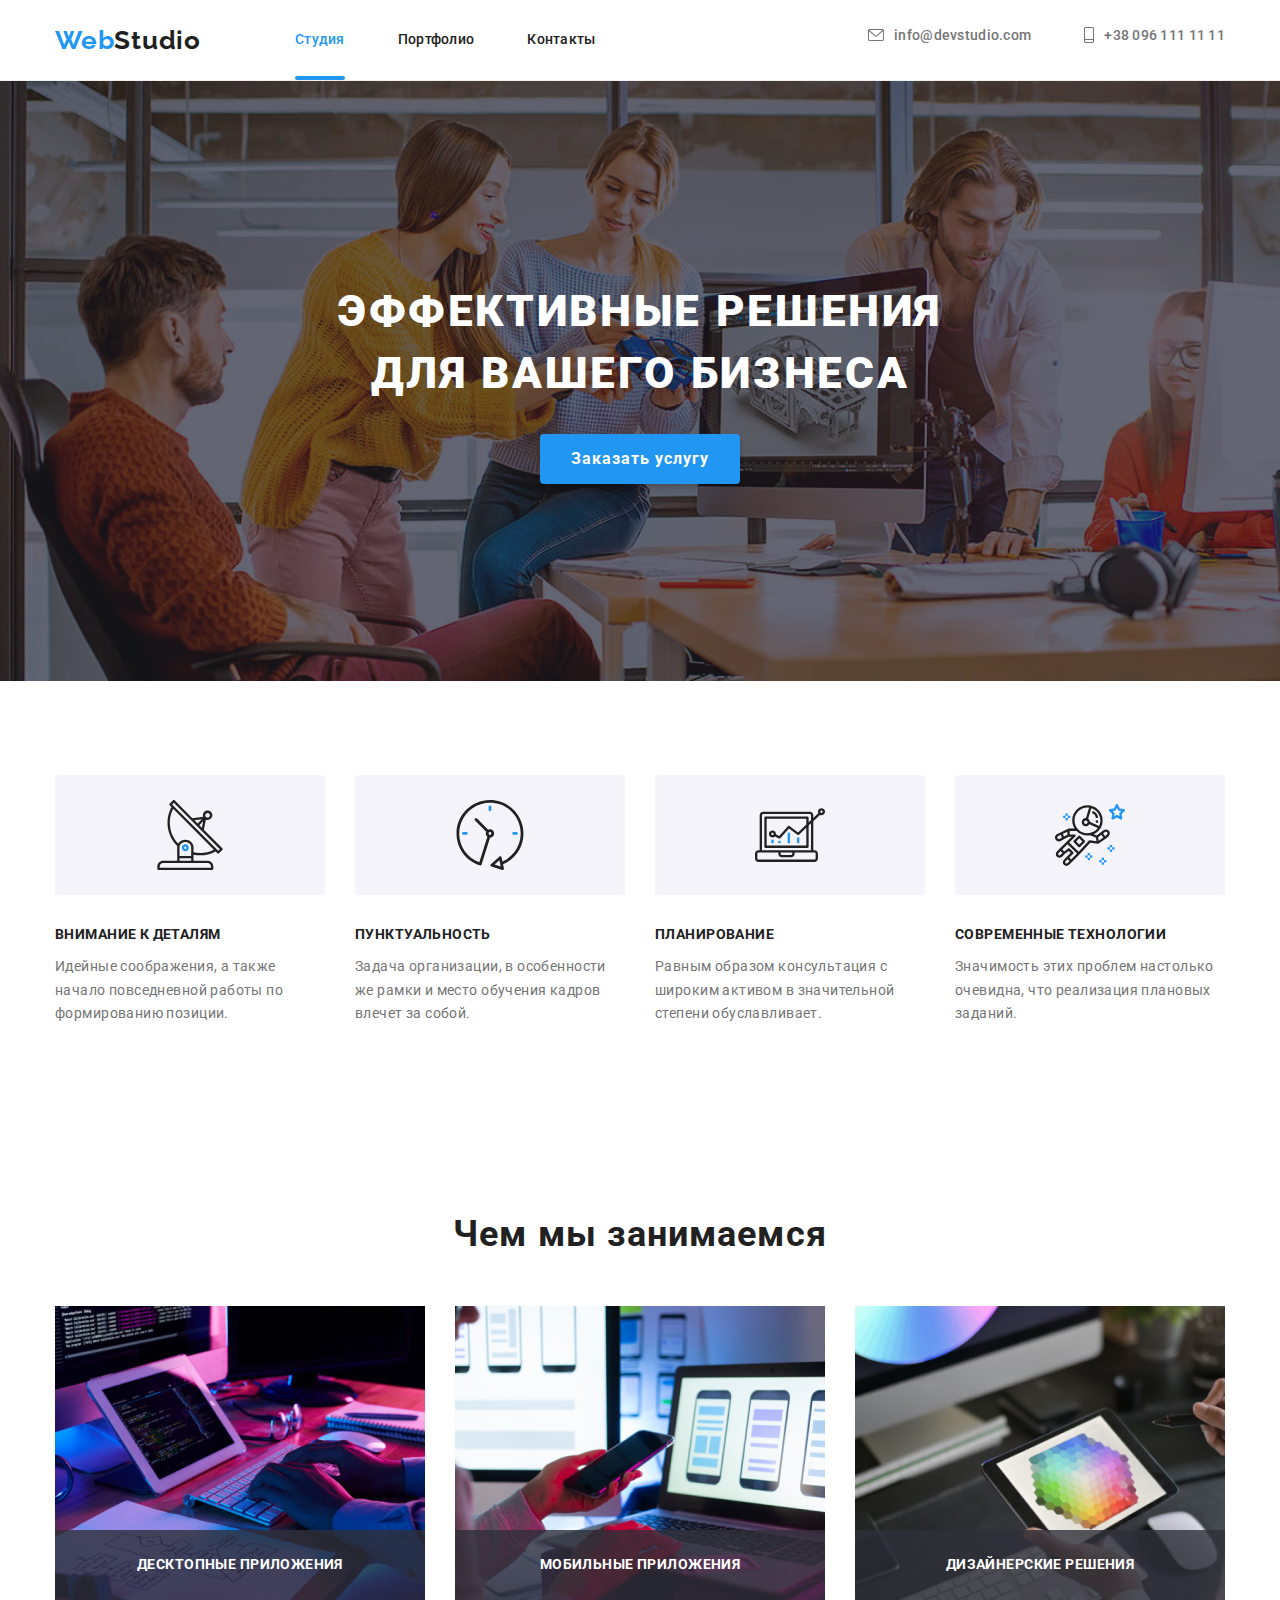
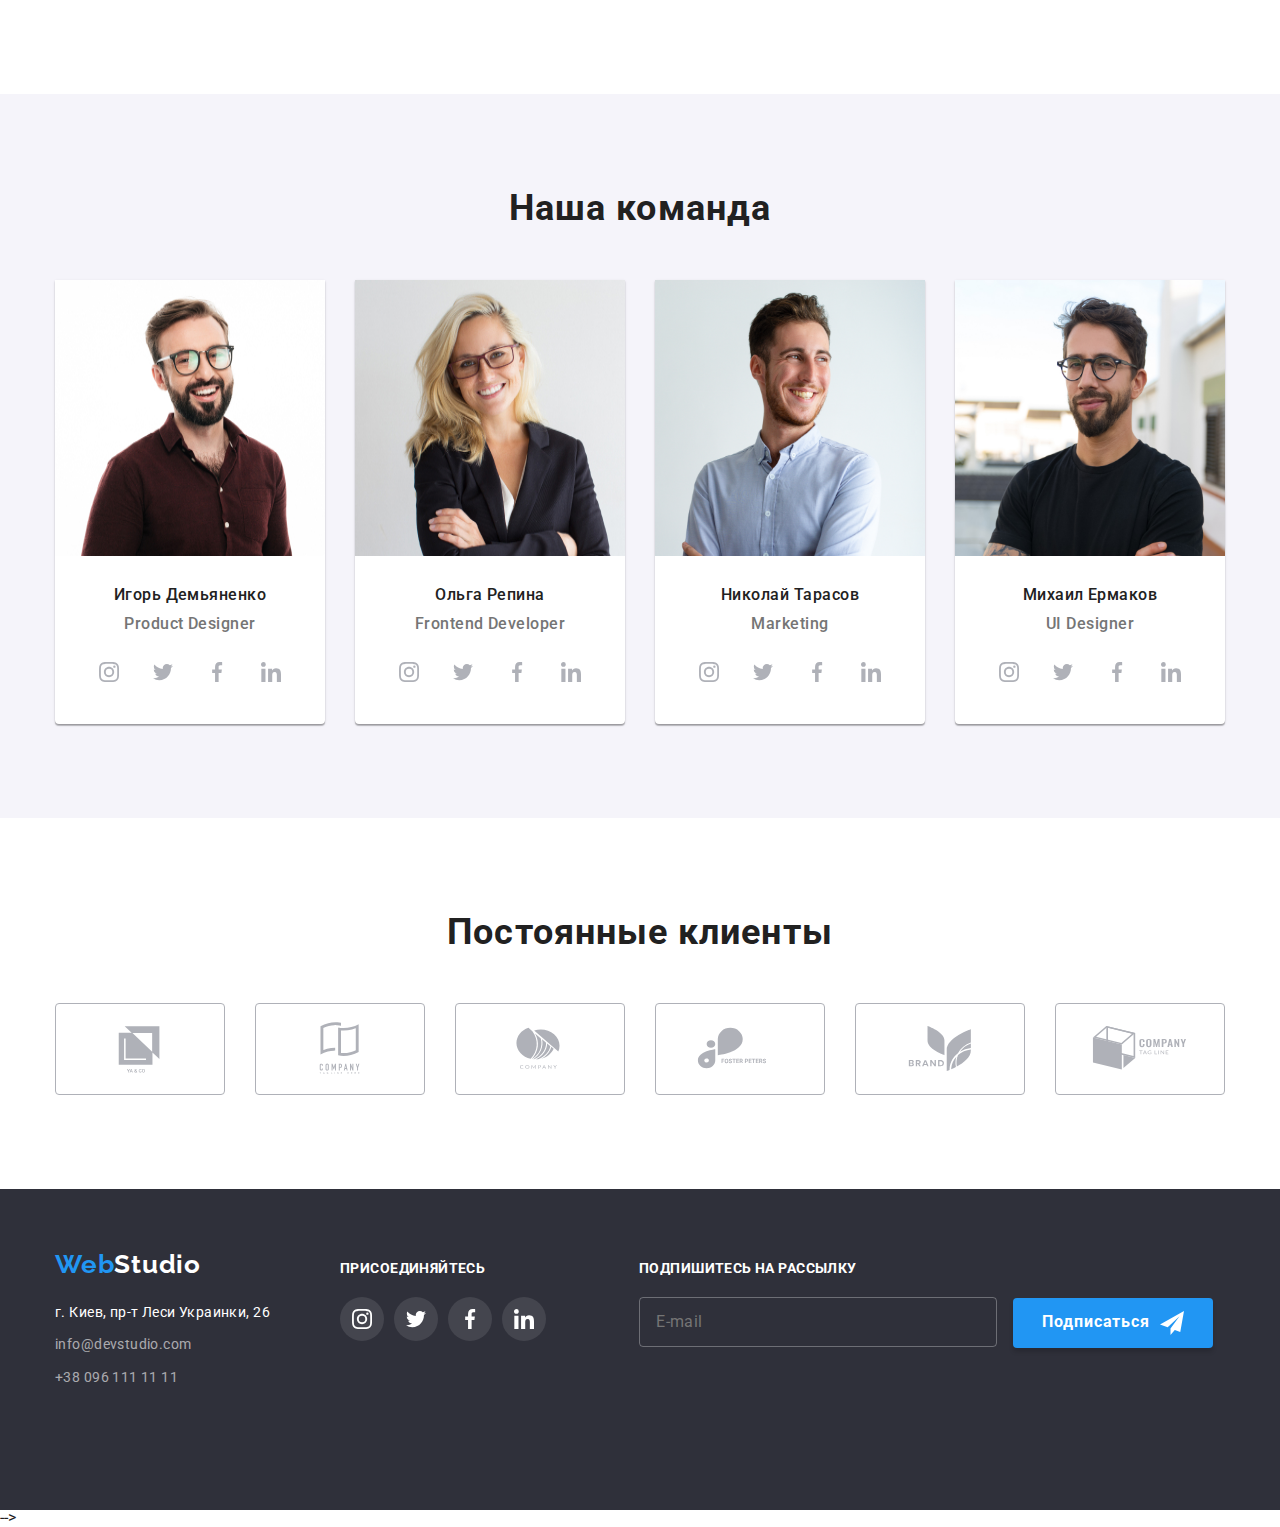
==== commit 6353142d: "ы" ====
--- a/index.html
+++ b/index.html
@@ -14,7 +14,7 @@
 
 </head>
 <body>
-<!-- 
+
 <header class="header">
     <div class="container header-flex-container">
         <nav class="header__navigation navigation">
@@ -53,16 +53,16 @@
             </svg>
         </button>
     </div>
-</header> -->
+</header>
 <main>
-    <!-- <section class="hero hero-owerlay">
+    <section class="hero hero-owerlay">
         <div class="container">
             <h1 class="hero__style">Эффективные решения для вашего бизнеса</h1>
             <div class="hero__button">
                 <button data-modal-open class="button-main" type="button">Заказать услугу</button> 
             </div>                     
         </div>   
-    </section> -->
+    </section>
     <section class="features__section">
         <div class="container">
         <ul class="features-list">
@@ -105,7 +105,7 @@
         </ul>
     </div>
     </section>
-<!-- <section class="container-main section outline">
+<section class="container-main section outline">
         <div class="container works">
                 <h2 class="work__style">Чем мы занимаемся</h2>
             <ul class="work__list">
@@ -132,12 +132,12 @@
     </section>
 
     <section class="list-team section outline">
-        <div class="container">
+        <div class="container teams-s">
                 <h2 class="work__style">Наша команда</h2>
 
             <ul class="team__item">
                     <li class="team__list">
-                        <img  class="team__photo" src="./images/im4.jpg" width="270" height="260" alt="фото Игорь Демьяненко">
+                        <img  class="team__photo" src="./images/im4.jpg"  alt="фото Игорь Демьяненко">
                         <div class="list-photo-img">
                         <h3 class="teams__name">Игорь Демьяненко</h3>
                         <p class="teams__position">Product Designer</p>
@@ -328,7 +328,7 @@
     </div>
 
 </section>
-</main>
+</main> 
 
 <footer>
     <div class="container footer">
@@ -385,7 +385,7 @@
             <h2 class="footer__text">Подпишитесь на рассылку</h2>
             <form class="footer__form js-speaker-form" name="subscribe-form">                    
                 <input class="footer__input-email" type="email" name="subscribe-email" autocomplete="email" placeholder="E-mail">
-                <button class="button-main" type="submit">Подписаться</button>
+                <button class="footer__btn-s" type="submit">Подписаться</button>
             </form>  
         </div>    
     </div>
--- a/css/main.min.css
+++ b/css/main.min.css
@@ -1,2 +1,2 @@
-body{font-family:"Roboto", sans-serif;background-color:#fff;color:#212121;font-style:normal;font-weight:400;font-size:16px;line-height:1;font-weight:400}@media screen and (max-width: 767px){body{padding-top:60px}}ul,li{list-style:none;padding:0;margin:0}h1,h2,h3,h4,h5,h6,p{margin:0}a{text-decoration:none;color:inherit}address{font-style:normal}.container{width:100%;margin:0 auto;padding-left:15px;padding-right:15px}@media screen and (min-width: 480px){.container{width:480px}}@media screen and (min-width: 768px){.container{width:768px}}@media screen and (min-width: 1200px){.container{width:1200px}}@media screen and (min-width: 1200px){section{padding-bottom:94px}}textarea{resize:none}img{display:block;max-width:100%;height:auto}button{font-family:inherit;cursor:pointer;border:none}.navigation__headr-logo{font-family:"Raleway";font-style:normal;font-weight:bold;font-size:26px;line-height:1.19;letter-spacing:0.03em;color:#212121;text-decoration:none;display:flex;margin-right:94px}@media screen and (min-width: 1200px){.navigation__headr-logo{font-size:26px;line-height:1.19}}.navigation__headr-logo span{color:#2196f3}.navigation__headr-logo{cursor:pointer}.header-flex-container{display:flex;align-items:center}.header{border-bottom:1px solid #EEEE}.navigation__link{font-size:14px;font-style:normal;font-weight:500;line-height:1.14;letter-spacing:0.02em;text-align:left;color:#212121;text-decoration:none;padding:32px 0}.navigation__link-contact{display:flex;align-items:center;font-family:"Roboto";font-style:normal;font-weight:500;font-size:14px;line-height:1.14;letter-spacing:0.02em;color:#757575;text-decoration:none;transition:color 250ms cubic-bezier(0.4, 0, 0.2, 1)}.navigation__link-contact:focus,.navigation__link-contact:hover{color:#2196f3}.navigation__list-contact{display:flex;margin-left:auto;align-items:center;justify-content:space-between;padding:0}.navigation__list{display:flex;align-items:center}.navigation__list-contact .navigation__item:not(:last-child){margin-right:53px}.navigation__list .navigation__item:not(:last-child){margin-right:53px}.navigation__icon-mail{width:16px;height:12px;margin-right:10px}.navigation__icon-phone{height:16px;width:10px;margin-right:10px}.navigation__link{position:relative;display:inline-flex;align-items:center;padding-top:32px;padding-bottom:32px;transition:color 250ms cubic-bezier(0.4, 0, 0.2, 1)}.navigation__link::after{position:absolute;bottom:0;right:0;content:'';display:inline-flex;width:100%;height:4px;background-color:#2196f3;border-radius:2px;transform:scale(0);opacity:0;transition:transform 250ms cubic-bezier(0.4, 0, 0.2, 1),opacity 250ms cubic-bezier(0.4, 0, 0.2, 1)}.current:hover::after,.current:focus::after{transform:scale(1);opacity:1}.current::after,.navigation__link .current:hover::after,.navigation__link .current:focus::after{transform:scale(1);opacity:1}.current{color:#2196F3}.navigation__list-contact{display:flex;margin-left:auto;align-items:center;justify-content:space-between;padding:0}.header__navigation{display:flex;align-items:center}.icon__menu{width:40px;height:40px}.header__bt-menu{display:block;margin-left:auto;background-color:transparent;outline:transparent;border:transparent}.icon-open{opacity:1}.icon-close{opacity:0}.hero__button{display:flex;justify-content:center}.hero__style{max-width:696px;margin-left:auto;margin-right:auto;margin-bottom:30px;font-family:"Roboto";font-size:44px;font-style:normal;font-weight:900;line-height:1.4;letter-spacing:0.06em;text-align:center;text-transform:uppercase;color:#fff}.hero{max-width:1600px;margin:0 auto;padding:200px 0;height:600px;background-image:linear-gradient(rgba(196,196,196,0.4), rgba(47,48,58,0.4)),url(../images/im18.jpg);background-repeat:no-repeat;background-color:#2f303a}.hero-owerlay{max-width:1600px;height:600px;margin-left:auto;margin-right:auto;background-image:linear-gradient(to right, rgba(47,48,58,0.4), rgba(47,48,58,0.4)),url(../images/im18.jpg);background-size:cover}.button-main{display:block;margin:0 auto;width:200px;height:50px;align-items:center;justify-content:center;color:#fff;background:#2196f3;font-weight:700;font-size:16px;line-height:1.8;letter-spacing:0.06em;box-shadow:0px 4px 4px rgba(0,0,0,0.15);border-color:transparent;border-radius:4px;cursor:pointer}.features__section{padding:60px 0}@media screen and (min-width: 1200px){.features__section{padding:94px 0}}@media screen and (min-width: 768px){.features-list{display:flex;flex-wrap:wrap;gap:30px}}@media screen and (max-width: 768px){.features-item:not(:last-child){margin-bottom:30px}}@media screen and (min-width: 480px) and (max-width: 767px){.features-item{width:450px}}@media screen and (min-width: 768px){.features-item{max-width:354px}}@media screen and (min-width: 1200px){.features-item{max-width:270px}}.features-icon{display:inline-flex;justify-content:center;align-items:center;width:100%;height:120px;margin-bottom:30px;background-color:#f5f4fa;border-radius:4px}.features-icons{height:70px;width:70px}.features-text{font-weight:700;font-size:14px;line-height:1.4;letter-spacing:0.03em;text-transform:uppercase;margin-bottom:10px}@media screen and (max-width: 767px){.features-text{text-align:center}}.features-texts{font-size:14px;font-weight:400;line-height:1.71;letter-spacing:0.03em;color:#757575}@media screen and (max-width: 1199px){.container-main.section{display:none}}.work{padding:0;display:flex;justify-content:space-between}.container-main.section{padding-top:0}.work__list{display:flex;justify-content:center;gap:30px}.work__main{position:relative}.work__text{position:absolute;bottom:0;padding-top:27px;padding-bottom:27px;width:100%;font-weight:700;font-size:14px;line-height:1.14;text-align:center;letter-spacing:0.03em;text-transform:uppercase;color:#fff;background-color:rgba(47,48,58,0.8)}.work__style{margin-bottom:50px;font-weight:700;font-size:36px;line-height:1.16;text-align:center;letter-spacing:0.03em;color:#212121}.list-team{background-color:#f5f4fa;font-size:16px;font-weight:500;line-height:1.2;letter-spacing:0.03em}.team__item{display:flex;justify-content:center;gap:30px;margin:0px}.team__list{box-shadow:0px 1px 3px rgba(0,0,0,0.12),0px 1px 1px rgba(0,0,0,0.14),0px 2px 1px rgba(0,0,0,0.2);border-radius:0px 0px 4px 4px;background-color:#fff}.list-photo-img{padding-top:30px;padding-bottom:30px}.teams__name{margin-bottom:10px;font-weight:500;font-size:16px;line-height:1.18;text-align:center;letter-spacing:0.03em}.teams__position{margin-bottom:16px;font-size:16px;line-height:1.18;text-align:center;letter-spacing:0.03em;color:#757575}.socials__list{display:flex;justify-content:center;gap:10px;align-items:baseline;margin-top:0px;padding:0px;list-style:none}.socials__link-team{display:inline-flex;justify-content:center;align-items:center;width:44px;height:44px;color:#afb1b8;background-color:#fff;border-radius:50%;transition:background-color 250ms cubic-bezier(0.4, 0, 0.2, 1),color 250ms cubic-bezier(0.4, 0, 0.2, 1)}.socials__link-team:hover,.socials__link-team:focus{background-color:#2196f3;color:#fff}.socials__icon{width:20px;height:20px}.company__list{display:flex;justify-content:center;gap:30px}.company__link{display:inline-flex;justify-content:center;align-items:center;width:170px;height:92px;color:#afb1b8;border:1px solid #afb1b8;border-radius:4px;transition:color 250ms cubic-bezier(0.4, 0, 0.2, 1),border-color 250ms cubic-bezier(0.4, 0, 0.2, 1)}.company__link:hover,.company__link:focus{border-color:#2196f3;color:#2196f3;transition:color 250ms cubic-bezier(0.4, 0, 0.2, 1)}.company__icon{max-width:106px;max-height:60px}.list-team-logo{font-weight:500;line-height:1.2;letter-spacing:0.03em;background-color:#fff}.modal{position:absolute;top:50%;left:50%;transform:translate(-50%, -50%);height:581px;width:528px;padding:40px;background-color:#fff;border-radius:4px;transform:translate(-50%, -50%);transition:transform 250ms cubic-bezier(0.4, 0, 0.2, 1);cursor:pointer}.modal-close{position:absolute;top:8px;right:8px;display:inline-flex;justify-content:center;align-items:center;width:30px;height:30px;border-radius:50%;background-color:transparent;border:1px solid rgba(0,0,0,0.1);transition:fill 250ms cubic-bezier(0.4, 0, 0.2, 1);cursor:pointer}.modal-close:hover,.modal-close:focus{fill:#2196f3}.icon-cls{width:18px;height:18px;transition:250ms cubic-bezier(0.4, 0, 0.2, 1)}.form__icon{position:absolute;top:50%;left:12px;width:18px;height:18px;transition:250ms cubic-bezier(0.4, 0, 0.2, 1)}.register{display:block}.register__form-opts{position:relative;display:flex;flex-direction:column;margin-bottom:10px}.register__form-word{width:100%;padding:10px 11px 10px 42px;border:1px solid rgba(33,33,33,0.2);border-radius:4px;transition:250ms cubic-bezier(0.4, 0, 0.2, 1)}.register__text{margin-bottom:4px;font-size:12px;line-height:1.17;letter-spacing:0.01em;color:#757575}.register__textarea{padding:12px 16px;height:120px;border:1px solid rgba(33,33,33,0.2);box-sizing:border-box;border-radius:4px;resize:none}.register__link{color:#2196f3;text-decoration:underline}.register__form-word,.register__textarea{border:1px solid rgba(33,33,33,0.2);border-radius:4px;transform:border-color 250ms cubic-bezier(0.4, 0, 0.2, 1)}.register__form-word:hover,.register__form-word:focus,.register__textarea:hover,.register__textarea:focus{outline:none;border-color:#2196f3}.register__form-word:hover ~ .form__icon,.register__form-word:focus ~ .form__icon,.register__textarea:hover ~ .form__icon,.register__textarea:focus ~ .form__icon{color:#2196f3}.register__textarea{border:1px solid rgba(33,33,33,0.2);border-radius:4px;transform:border-color 250ms cubic-bezier(0.4, 0, 0.2, 1)}.register__textarea:hover,.register__textarea:focus{outline:none;border-color:#2196f3}.register__textarea:hover ~ .form__icon,.register__textarea:focus ~ .form__icon{color:#2196f3}.form__field-checkbox{display:flex;justify-content:center;align-items:center;margin-bottom:30px}.form__input-checkbox{appearance:none}.form__checkbox-icon{display:inline-flex;width:16px;height:15px;border:2px solid #212121;border-radius:2px}.register__link{color:#2196f3;text-decoration:underline}.form__label-checkbox{margin-left:8px;font-size:14px;line-height:1.71;letter-spacing:0.03em;color:#757575}.form__btn .button-main{padding:10px 52px}.form__input-checkbox:checked+.form__checkbox-icon{background-color:#2196f3;background-image:url("data:image/svg+xml;charset=utf8,%3Csvg width='16' height='15' fill='none' xmlns='http://www.w3.org/2000/svg'%3E%3Cpath d='m3.957 7.752-.069-.066-.069.065-.888.842-.076.072.076.073 3.496 3.334.069.066.069-.066 7.504-7.158.076-.073-.076-.072-.882-.841-.069-.066-.069.066-6.553 6.246-2.539-2.422Z' fill='%23fff' stroke='%23fff' stroke-width='.2'/%3E%3C/svg%3E");background-position:center;background-origin:border-box;border-color:#2196f3}.is-hidden{opacity:0;visibility:hidden;pointer-events:none}.modal__register-text{font-size:20px;font-weight:700;line-height:23px;letter-spacing:0.03em;text-align:center;margin-bottom:12px}.struducture{padding-top:94px;padding-bottom:94px}.button__control{display:flex;justify-content:center;margin-bottom:50px}.button__list:not(:last-child){margin-right:8px}.button__list{transition:color 250ms cubic-bezier(0.4, 0, 0.2, 1)}.button__list:focus,.button__list:hover{color:#2196f3}.button__item{padding:6px 22px;font-weight:500;font-size:16px;line-height:1.6;text-align:center;letter-spacing:0.03em;color:#212121;background-color:#f5f4fa;border:none;border-radius:4px;cursor:pointer;transition:color 250ms cubic-bezier(0.4, 0, 0.2, 1),background-color 250ms cubic-bezier(0.4, 0, 0.2, 1),box-shadow 250ms cubic-bezier(0.4, 0, 0.2, 1);box-shadow:0px 3px 1px rgba(0,0,0,0.1),0px 1px 2px rgba(0,0,0,0.08),0px 2px 2px rgba(0,0,0,0.12)}.button__item:hover,.button__item:focus{color:#fff;background-color:#2196f3}.project{display:flex;flex-basis:calc(100% / 9);flex-wrap:wrap;padding:0;list-style:none;justify-content:space-between;text-align:left;cursor:pointer;gap:30px}.project__example-text{line-height:1.9;letter-spacing:0.03em;color:#757575}.project__link{display:inline-block;transition:box-shadow 250ms cubic-bezier(0.4, 0, 0.2, 1)}.project__link:hover,.project__link:focus{box-shadow:0px 1px 1px rgba(0,0,0,0.12),0px 4px 4px rgba(0,0,0,0.06),1px 4px 6px rgba(0,0,0,0.16)}.project__text-name{font-weight:bold;font-size:18px;line-height:2;letter-spacing:0.06em;color:#212121}.project__text-img{padding:20px 24px;border:1px solid #eee;border-radius:0px 0px 4px 4px}.project__list{max-width:370px}.project__photo{position:relative;overflow:hidden}.project__texts{position:absolute;max-height:294px;display:flex;align-items:center;padding:63px 24px;background-color:#2196f3;transition:transform 250ms cubic-bezier(0.4, 0, 0.2, 1)}.project__link:hover .project__texts{transform:translateY(-100%)}.project__text{font-size:18px;line-height:1.56;letter-spacing:0.03em;color:#fff}.footer{display:flex;align-items:baseline;background-color:#2f303a}footer{background-color:#2f303a;padding-top:60px;padding-bottom:60px}.footer__contact{font-size:14px;line-height:1.7;letter-spacing:0.03em;text-align:left;color:rgba(255,255,255,0.6);transition:color 250ms cubic-bezier(0.4, 0, 0.2, 1)}.footer__contact:hover,.footer__contact:focus{color:#2196f3}.footer__flex-item .socials__link:hover,.footer__flex-item .socials__link:focus{background-color:#2196f3}.footer__flex-item:nth-child(1){margin-right:70px}.footer__flex-item:nth-child(2){margin-right:93px}.socials__link{display:inline-flex;justify-content:center;align-items:center;width:44px;height:44px;color:#fff;background-color:#fff;border-radius:50%;transition:background-color 250ms cubic-bezier(0.4, 0, 0.2, 1),color 250ms cubic-bezier(0.4, 0, 0.2, 1)}.footer__flex-item .socials__link:hover,.footer__flex-item .socials__link:focus{background-color:#2196F3}.footer__contact-list:not(:last-child){margin-bottom:9px}.footer__logo{display:inline-block;margin-bottom:20px;font-family:"Raleway";font-style:normal;font-weight:bold;font-size:26px;line-height:1.19;letter-spacing:0.03em;color:#fff;text-decoration:none}.footer__logo span,.footer__logo .navigation__headr-logo span{color:#2196f3}.footer__contact{font-size:14px;line-height:1.7;letter-spacing:0.03em;text-align:left;color:rgba(255,255,255,0.6);transition:color 250ms cubic-bezier(0.4, 0, 0.2, 1)}.footer__contact:hover,.footer__contact:focus{color:#2196f3}.footer__contact-headr{padding:32px 0}.footer__text{margin-bottom:20px;font-weight:700;font-size:14px;line-height:1.14;letter-spacing:0.03em;text-transform:uppercase;color:#fff}.footer__input-email{padding:14px 16px;margin-right:12px;width:358px;font-size:16px;line-height:1.25;letter-spacing:0.03em;color:#fff;background-color:transparent;border:1px solid rgba(255,255,255,0.3);border-radius:4px;transition:border-color 250ms cubic-bezier(0.4, 0, 0.2, 1)}.footer__input-email:hover{border-color:#2196f3}.footer__input-email:focus{border-color:#2196f3;outline:none}.footer__form .button-main{display:inline-flex;align-items:center}.footer__form .button-main::after{content:'';width:24px;height:24px;margin-left:10px;background-image:url("data:image/svg+xml;charset=utf8,%3Csvg width='24' height='24' fill='none' xmlns='http://www.w3.org/2000/svg'%3E%3Cpath d='M24 0 0 13.5l7.67 2.84L19.5 5.25l-8.998 12.14.007.002-.009-.002V24l4.301-5.018L20.251 21 24 0Z' fill='%23fff'/%3E%3C/svg%3E")}.footer__map{font-style:normal;font-weight:400;font-size:14px;line-height:24px;letter-spacing:0.03em;color:#fff}.socials__icon{width:20px;height:20px}.footer__flex-item .socials__link{background-color:rgba(255,255,255,0.1)}
+body{font-family:"Roboto", sans-serif;background-color:#fff;color:#212121;font-style:normal;font-weight:400;font-size:16px;line-height:1;font-weight:400}ul,li{list-style:none;padding:0;margin:0}h1,h2,h3,h4,h5,h6,p{margin:0}a{text-decoration:none;color:inherit}address{font-style:normal}.container{width:100%;margin:0 auto;padding-left:15px;padding-right:15px}@media screen and (min-width: 480px){.container{width:480px}}@media screen and (min-width: 768px){.container{width:768px}}@media screen and (min-width: 1200px){.container{width:1200px}}section{padding-top:60px;padding-bottom:60px}@media screen and (min-width: 1200px){section{padding-top:94px;padding-bottom:94px}}textarea{resize:none}img{display:block;max-width:100%;height:auto}button{font-family:inherit;cursor:pointer;border:none}.navigation__headr-logo{font-family:"Raleway";font-style:normal;font-weight:bold;font-size:24px;line-height:1.19;letter-spacing:0.03em;color:#212121;text-decoration:none;display:flex;margin-right:94px}@media screen and (min-width: 1200px){.navigation__headr-logo{font-size:26px;line-height:1.19}}.navigation__headr-logo span{color:#2196f3}.navigation__headr-logo{cursor:pointer}.header-flex-container{display:flex;height:80px;align-items:center}@media screen and (min-width: 480px){.header-flex-container .container{width:480px}}.header{border-bottom:1px solid #EEEE}@media screen and (min-width: 480px) and (max-width: 767px){.header{position:fixed;top:0;left:0;width:100%;z-index:600;background-color:#fff}}@media screen and (min-width: 768px) and (max-width: 1199px){.header{display:flex;align-items:center;height:80px}}.navigation__link{font-size:14px;font-style:normal;font-weight:500;line-height:1.14;letter-spacing:0.02em;text-align:left;color:#212121;text-decoration:none;padding:32px 0}.navigation__link-contact{display:flex;align-items:center;font-family:"Roboto";font-style:normal;font-weight:500;font-size:12px;line-height:1.14;letter-spacing:0.02em;color:#757575;text-decoration:none;transition:color 250ms cubic-bezier(0.4, 0, 0.2, 1)}.navigation__link-contact:first-child{margin-bottom:10px}@media screen and (min-width: 1200px){.navigation__link-contact{font-size:14px;line-height:14.06px}}.navigation__link-contact:focus,.navigation__link-contact:hover{color:#2196f3}.navigation__list-contact{display:flex;margin-left:auto;align-items:center;justify-content:space-between;padding:0}.navigation__list{display:flex;align-items:center}@media screen and (min-width: 480px) and (max-width: 767px){.navigation__list{display:none;visibility:hidden;padding-top:0px}}.navigation__list-contact .navigation__item:not(:last-child){margin-right:53px}@media screen and (min-width: 768px) and (max-width: 1199px){.navigation__list-contact .navigation__item:not(:last-child){margin-right:0px}}.navigation__list .navigation__item:not(:last-child){margin-right:53px}.navigation__icon-mail{width:16px;height:12px;margin-right:10px}.navigation__icon-phone{height:16px;width:10px;margin-right:10px}.navigation__link{position:relative;display:inline-flex;align-items:center;padding-top:32px;padding-bottom:32px;transition:color 250ms cubic-bezier(0.4, 0, 0.2, 1)}.navigation__link::after{position:absolute;bottom:0;right:0;content:'';display:inline-flex;width:100%;height:4px;background-color:#2196f3;border-radius:2px;transform:scale(0);opacity:0;transition:transform 250ms cubic-bezier(0.4, 0, 0.2, 1),opacity 250ms cubic-bezier(0.4, 0, 0.2, 1)}.current:hover::after,.current:focus::after{transform:scale(1);opacity:1}.current::after,.navigation__link .current:hover::after,.navigation__link .current:focus::after{transform:scale(1);opacity:1}.current{color:#2196F3}.navigation__list-contact{display:flex;margin-left:auto;align-items:center;justify-content:space-between;padding:0}@media screen and (min-width: 480px) and (max-width: 767px){.navigation__list-contact{display:none;visibility:hidden;padding-top:0px}}@media screen and (min-width: 768px) and (max-width: 1199px){.navigation__list-contact{display:flex;flex-wrap:wrap;align-items:center;margin-left:84px}}.header__navigation{display:flex;align-items:center}.icon__menu{width:40px;height:40px}.header__bt-menu{display:block;margin-left:auto;background-color:transparent;outline:transparent;border:transparent}@media screen and (min-width: 480px) and (max-width: 767px){.header__bt-menu{display:flex;margin-right:0px}}@media screen and (min-width: 768px){.header__bt-menu{display:none;visibility:hidden}}.icon-open{opacity:1}.icon-close{opacity:0}.hero__button{display:flex;justify-content:center}.hero__style{max-width:696px;margin-left:auto;margin-right:auto;margin-bottom:30px;font-family:"Roboto";font-size:44px;font-style:normal;font-weight:900;line-height:1.4;letter-spacing:0.06em;text-align:center;text-transform:uppercase;color:#fff}.hero{max-width:1600px;margin:0 auto;padding:200px 0;height:600px;background-image:linear-gradient(rgba(196,196,196,0.4), rgba(47,48,58,0.4)),url(../images/im18.jpg);background-repeat:no-repeat;background-color:#2f303a}.hero-owerlay{max-width:1600px;height:600px;margin-left:auto;margin-right:auto;background-image:linear-gradient(to right, rgba(47,48,58,0.4), rgba(47,48,58,0.4)),url(../images/im18.jpg);background-size:cover}.button-main{display:block;margin:0 auto;width:200px;height:50px;align-items:center;justify-content:center;color:#fff;background:#2196f3;font-weight:700;font-size:16px;line-height:1.8;letter-spacing:0.06em;box-shadow:0px 4px 4px rgba(0,0,0,0.15);border-color:transparent;border-radius:4px;cursor:pointer}.features__section{padding:60px 0}@media screen and (min-width: 1200px){.features__section{padding:94px 0}}@media screen and (min-width: 768px){.features-list{display:flex;flex-wrap:wrap;gap:30px}}@media screen and (max-width: 768px){.features-item:not(:last-child){margin-bottom:30px}}@media screen and (min-width: 480px) and (max-width: 767px){.features-item{width:450px}}@media screen and (min-width: 768px){.features-item{max-width:354px}}@media screen and (min-width: 1200px){.features-item{max-width:270px}}.features-icon{display:inline-flex;justify-content:center;align-items:center;width:100%;height:120px;margin-bottom:30px;background-color:#f5f4fa;border-radius:4px}.features-icons{height:70px;width:70px}.features-text{font-weight:700;font-size:14px;line-height:1.4;letter-spacing:0.03em;text-transform:uppercase;margin-bottom:10px}@media screen and (max-width: 767px){.features-text{text-align:center}}.features-texts{font-size:14px;font-weight:400;line-height:1.71;letter-spacing:0.03em;color:#757575}@media screen and (max-width: 1199px){.container-main.section{display:none}}.work{padding:0;display:flex;justify-content:space-between}.work__list{display:flex;justify-content:center;gap:30px}.work__main{position:relative}.work__text{position:absolute;bottom:0;padding-top:27px;padding-bottom:27px;width:100%;font-weight:700;font-size:14px;line-height:1.14;text-align:center;letter-spacing:0.03em;text-transform:uppercase;color:#fff;background-color:rgba(47,48,58,0.8)}.work__style{margin-bottom:50px;font-weight:700;font-size:36px;line-height:1.16;text-align:center;letter-spacing:0.03em;color:#212121}.list-team{background-color:#f5f4fa;font-size:16px;font-weight:500;line-height:1.2;letter-spacing:0.03em}@media screen and (min-width: 768px){.team__item{display:flex;gap:30px;justify-content:space-between;flex-wrap:wrap}}.team__list{padding-bottom:24px;max-width:450px;box-shadow:0px 1px 3px rgba(0,0,0,0.12),0px 1px 1px rgba(0,0,0,0.14),0px 2px 1px rgba(0,0,0,0.2);border-radius:0px 0px 4px 4px;background-color:#fff}@media screen and (max-width: 767px){.team__list:not(:last-child){margin-bottom:30px}}@media screen and (min-width: 1200px){.team__list{padding-bottom:30px}}.team__photo{margin-bottom:30px}@media screen and (min-width: 480px){.team__photo{width:450px;height:460px}}@media screen and (min-width: 768px){.team__photo{width:354px;height:362px}}@media screen and (min-width: 1200px){.team__photo{width:270px;height:276px}}.teams__name{margin-bottom:10px;font-weight:500;font-size:16px;line-height:1.18;text-align:center;letter-spacing:0.03em}.teams__position{margin-bottom:16px;font-size:16px;line-height:1.18;text-align:center;letter-spacing:0.03em;color:#757575}.socials__list{display:flex;justify-content:center;gap:10px;align-items:baseline;margin-top:0px;padding:0px;list-style:none}.socials__link-team{display:inline-flex;justify-content:center;align-items:center;width:44px;height:44px;color:#afb1b8;background-color:#fff;border-radius:50%;transition:background-color 250ms cubic-bezier(0.4, 0, 0.2, 1),color 250ms cubic-bezier(0.4, 0, 0.2, 1)}.socials__link-team:hover,.socials__link-team:focus{background-color:#2196f3;color:#fff}.socials__icon{width:20px;height:20px}.company__list{display:flex;justify-content:center;gap:30px}@media screen and (max-width: 1199px){.company__list{display:flex;gap:30px;justify-content:center;flex-wrap:wrap}}.company__link{display:inline-flex;justify-content:center;align-items:center;width:170px;height:92px;color:#afb1b8;border:1px solid #afb1b8;border-radius:4px;transition:color 250ms cubic-bezier(0.4, 0, 0.2, 1),border-color 250ms cubic-bezier(0.4, 0, 0.2, 1)}.company__link:hover,.company__link:focus{border-color:#2196f3;color:#2196f3;transition:color 250ms cubic-bezier(0.4, 0, 0.2, 1)}.company__icon{max-width:106px;max-height:60px}.list-team-logo{font-weight:500;line-height:1.2;letter-spacing:0.03em;background-color:#fff}.modal{position:absolute;top:50%;left:50%;transform:translate(-50%, -50%);height:581px;width:528px;padding:40px;background-color:#fff;border-radius:4px;transform:translate(-50%, -50%);transition:transform 250ms cubic-bezier(0.4, 0, 0.2, 1);cursor:pointer;overflow:hidden}@media screen and (min-width: 480px) and (max-width: 1199px){.modal{height:609px;width:450px;top:50%;left:50%;transform:translate(-50%, -50%);border-radius:4px;transition:transform 250ms cubic-bezier(0.4, 0, 0.2, 1)}}.modal-close{position:absolute;top:8px;right:8px;display:inline-flex;justify-content:center;align-items:center;width:30px;height:30px;border-radius:50%;background-color:transparent;border:1px solid rgba(0,0,0,0.1);transition:fill 250ms cubic-bezier(0.4, 0, 0.2, 1);cursor:pointer}.modal-close:hover,.modal-close:focus{fill:#2196f3}.icon-cls{width:18px;height:18px;transition:250ms cubic-bezier(0.4, 0, 0.2, 1)}.form__icon{position:absolute;top:50%;left:12px;width:18px;height:18px;transition:250ms cubic-bezier(0.4, 0, 0.2, 1)}.register{display:block}.register__form-opts{position:relative;display:flex;flex-direction:column;margin-bottom:10px}.register__form-word{width:100%;padding:10px 11px 10px 42px;border:1px solid rgba(33,33,33,0.2);border-radius:4px;transition:250ms cubic-bezier(0.4, 0, 0.2, 1)}.register__text{margin-bottom:4px;font-size:12px;line-height:1.17;letter-spacing:0.01em;color:#757575}.register__textarea{padding:12px 16px;height:120px;border:1px solid rgba(33,33,33,0.2);box-sizing:border-box;border-radius:4px;resize:none}.register__link{color:#2196f3;text-decoration:underline}.register__form-word,.register__textarea{border:1px solid rgba(33,33,33,0.2);border-radius:4px;transform:border-color 250ms cubic-bezier(0.4, 0, 0.2, 1)}.register__form-word:hover,.register__form-word:focus,.register__textarea:hover,.register__textarea:focus{outline:none;border-color:#2196f3}.register__form-word:hover ~ .form__icon,.register__form-word:focus ~ .form__icon,.register__textarea:hover ~ .form__icon,.register__textarea:focus ~ .form__icon{color:#2196f3}.register__textarea{border:1px solid rgba(33,33,33,0.2);border-radius:4px;transform:border-color 250ms cubic-bezier(0.4, 0, 0.2, 1)}.register__textarea:hover,.register__textarea:focus{outline:none;border-color:#2196f3}.register__textarea:hover ~ .form__icon,.register__textarea:focus ~ .form__icon{color:#2196f3}.form__field-checkbox{display:flex;justify-content:center;align-items:center;margin-bottom:30px}.form__input-checkbox{appearance:none}.form__checkbox-icon{display:inline-flex;width:16px;height:15px;border:2px solid #212121;border-radius:2px}.register__link{color:#2196f3;text-decoration:underline}.form__label-checkbox{margin-left:8px;font-size:14px;line-height:1.71;letter-spacing:0.03em;color:#757575}.form__btn .button-main{padding:10px 52px}.form__input-checkbox:checked+.form__checkbox-icon{background-color:#2196f3;background-image:url("data:image/svg+xml;charset=utf8,%3Csvg width='16' height='15' fill='none' xmlns='http://www.w3.org/2000/svg'%3E%3Cpath d='m3.957 7.752-.069-.066-.069.065-.888.842-.076.072.076.073 3.496 3.334.069.066.069-.066 7.504-7.158.076-.073-.076-.072-.882-.841-.069-.066-.069.066-6.553 6.246-2.539-2.422Z' fill='%23fff' stroke='%23fff' stroke-width='.2'/%3E%3C/svg%3E");background-position:center;background-origin:border-box;border-color:#2196f3}.is-hidden{opacity:0;visibility:hidden;pointer-events:none}.modal__register-text{font-size:20px;font-weight:700;line-height:23px;letter-spacing:0.03em;text-align:center;margin-bottom:12px}.struducture{padding-top:94px;padding-bottom:94px}.button__control{display:flex;justify-content:center;margin-bottom:50px}@media screen and (min-width: 480px) and (max-width: 768px){.button__control{display:flex;flex-wrap:wrap;justify-content:flex-start;flex-wrap:wrap;gap:15px 8px;margin-bottom:40px}}@media screen and (min-width: 768px) and (max-width: 1199px){.button__control{display:flex;flex-wrap:wrap;gap:15px 8px;justify-content:center}}.button__list:not(:last-child){margin-right:8px}.button__list{transition:color 250ms cubic-bezier(0.4, 0, 0.2, 1)}.button__list:focus,.button__list:hover{color:#2196f3}.button__item{padding:6px 22px;font-weight:500;font-size:16px;line-height:1.6;text-align:center;letter-spacing:0.03em;color:#212121;background-color:#f5f4fa;border:none;border-radius:4px;cursor:pointer;transition:color 250ms cubic-bezier(0.4, 0, 0.2, 1),background-color 250ms cubic-bezier(0.4, 0, 0.2, 1),box-shadow 250ms cubic-bezier(0.4, 0, 0.2, 1);box-shadow:0px 3px 1px rgba(0,0,0,0.1),0px 1px 2px rgba(0,0,0,0.08),0px 2px 2px rgba(0,0,0,0.12)}.button__item:hover,.button__item:focus{color:#fff;background-color:#2196f3}.project{display:flex;flex-basis:calc(100% / 9);flex-wrap:wrap;padding:0;list-style:none;justify-content:space-between;text-align:left;cursor:pointer;gap:30px}@media screen and (min-width: 480px) and (max-width: 768px){.project{display:flex}}@media screen and (min-width: 768px) and (max-width: 1199px){.project{display:flex;gap:30px;justify-content:space-between;flex-wrap:wrap}}.project__example-text{line-height:1.9;letter-spacing:0.03em;color:#757575}.project__link{display:inline-block;transition:box-shadow 250ms cubic-bezier(0.4, 0, 0.2, 1)}.project__link:hover,.project__link:focus{box-shadow:0px 1px 1px rgba(0,0,0,0.12),0px 4px 4px rgba(0,0,0,0.06),1px 4px 6px rgba(0,0,0,0.16)}.project__text-name{font-weight:bold;font-size:18px;line-height:2;letter-spacing:0.06em;color:#212121}.project__text-img{padding:20px 24px;border:1px solid #eee;border-radius:0px 0px 4px 4px}.project__list{max-width:370px}@media screen and (min-width: 768px) and (max-width: 1199px){.project__list{max-width:354px}}.project__photo{position:relative;overflow:hidden}.project__texts{position:absolute;max-height:294px;display:flex;align-items:center;padding:63px 24px;background-color:#2196f3;transition:transform 250ms cubic-bezier(0.4, 0, 0.2, 1)}.project__link:hover .project__texts{transform:translateY(-100%)}.project__text{font-size:18px;line-height:1.56;letter-spacing:0.03em;color:#fff}.footer{display:flex;align-items:baseline;background-color:#2f303a}@media screen and (min-width: 480px) and (max-width: 767px){.footer{display:flex;align-items:center;background-color:#2f303a;flex-direction:column;align-content:space-around}}@media screen and (min-width: 768px) and (max-width: 1199px){.footer{display:flex;flex-wrap:wrap;justify-content:space-evenly;align-items:baseline;-webkit-box-pack:center;-webkit-box-align:baseline;text-align:center}}@media screen and (min-width: 480px) and (max-width: 767px){.footer__contact-list{display:flex;justify-content:center}}@media screen and (min-width: 768px) and (max-width: 1199px){.footer__contact-list{display:flex;flex-wrap:wrap}}.footer__flex-item:not(:last-child){margin-bottom:60px}@media screen and (min-width: 480px) and (max-width: 767px){.socials__item{display:flex;justify-content:center}}@media screen and (min-width: 768px) and (max-width: 1199px){.socials__item{display:flex;flex-wrap:wrap}}footer{background-color:#2f303a;padding-top:60px;padding-bottom:60px}.footer__contact{font-size:14px;line-height:1.7;letter-spacing:0.03em;text-align:left;color:rgba(255,255,255,0.6);transition:color 250ms cubic-bezier(0.4, 0, 0.2, 1)}.footer__contact:hover,.footer__contact:focus{color:#2196f3}.footer__flex-item .socials__link:hover,.footer__flex-item .socials__link:focus{background-color:#2196f3}@media screen and (min-width: 1200px){.footer__flex-item:nth-child(1){margin-right:70px}.footer__flex-item:nth-child(2){margin-right:93px}}.socials__link{display:inline-flex;justify-content:center;align-items:center;width:44px;height:44px;color:#fff;background-color:#fff;border-radius:50%;transition:background-color 250ms cubic-bezier(0.4, 0, 0.2, 1),color 250ms cubic-bezier(0.4, 0, 0.2, 1)}@media screen and (min-width: 480px) and (max-width: 767px){.socials__link{display:flex;justify-content:center}}.footer__flex-item .socials__link:hover,.footer__flex-item .socials__link:focus{background-color:#2196F3}.footer__contact-list:not(:last-child){margin-bottom:9px}.footer__logo{display:inline-block;margin-bottom:20px;font-family:"Raleway";font-style:normal;font-weight:bold;font-size:26px;line-height:1.19;letter-spacing:0.03em;color:#fff;text-decoration:none}@media screen and (min-width: 480px) and (max-width: 767px){.footer__logo{display:flex;justify-content:center}}.footer__logo span,.footer__logo .navigation__headr-logo span{color:#2196f3}.footer__contact{font-size:14px;line-height:1.7;letter-spacing:0.03em;text-align:left;color:rgba(255,255,255,0.6);transition:color 250ms cubic-bezier(0.4, 0, 0.2, 1)}.footer__contact:hover,.footer__contact:focus{color:#2196f3}.footer__contact-headr{padding:32px 0}.footer__text{margin-bottom:20px;font-weight:700;font-size:14px;line-height:1.14;letter-spacing:0.03em;text-transform:uppercase;color:#fff}@media screen and (min-width: 480px) and (max-width: 767px){.footer__text{display:flex;justify-content:center}}@media screen and (min-width: 768px) and (max-width: 1199px){.footer__text{text-align:center}}.footer__input-email{padding:14px 16px;margin-right:12px;width:358px;font-size:16px;line-height:1.25;letter-spacing:0.03em;color:#fff;background-color:transparent;border:1px solid rgba(255,255,255,0.3);border-radius:4px;transition:border-color 250ms cubic-bezier(0.4, 0, 0.2, 1)}@media screen and (max-width: 1199px){.footer__input-email{margin-bottom:20px}.footer__input-email{width:450px;margin-right:0px}}.footer__input-email:hover{border-color:#2196f3}.footer__input-email:focus{border-color:#2196f3;outline:none}.footer__btn-s{display:inline-flex;margin:0 auto;width:200px;height:50px;align-items:center;justify-content:center;color:#fff;background:#2196f3;font-weight:700;font-size:16px;line-height:1.8;letter-spacing:0.06em;box-shadow:0px 4px 4px rgba(0,0,0,0.15);border-color:transparent;border-radius:4px;cursor:pointer}@media screen and (min-width: 480px) and (max-width: 767px){.footer__btn-s{display:flex;justify-content:center}}@media screen and (min-width: 768px) and (max-width: 1199px){.footer__btn-s{display:flex}}.footer__btn-s::after{content:'';width:24px;height:24px;margin-left:10px;background-image:url("data:image/svg+xml;charset=utf8,%3Csvg width='24' height='24' fill='none' xmlns='http://www.w3.org/2000/svg'%3E%3Cpath d='M24 0 0 13.5l7.67 2.84L19.5 5.25l-8.998 12.14.007.002-.009-.002V24l4.301-5.018L20.251 21 24 0Z' fill='%23fff'/%3E%3C/svg%3E")}.footer__map{font-style:normal;font-weight:400;font-size:14px;line-height:24px;letter-spacing:0.03em;color:#fff}.socials__icon{width:20px;height:20px}.footer__flex-item .socials__link{background-color:rgba(255,255,255,0.1)}@media screen and (min-width: 768px) and (max-width: 1199px){.footer__item{text-align:center}}
 /*# sourceMappingURL=main.min.css.map */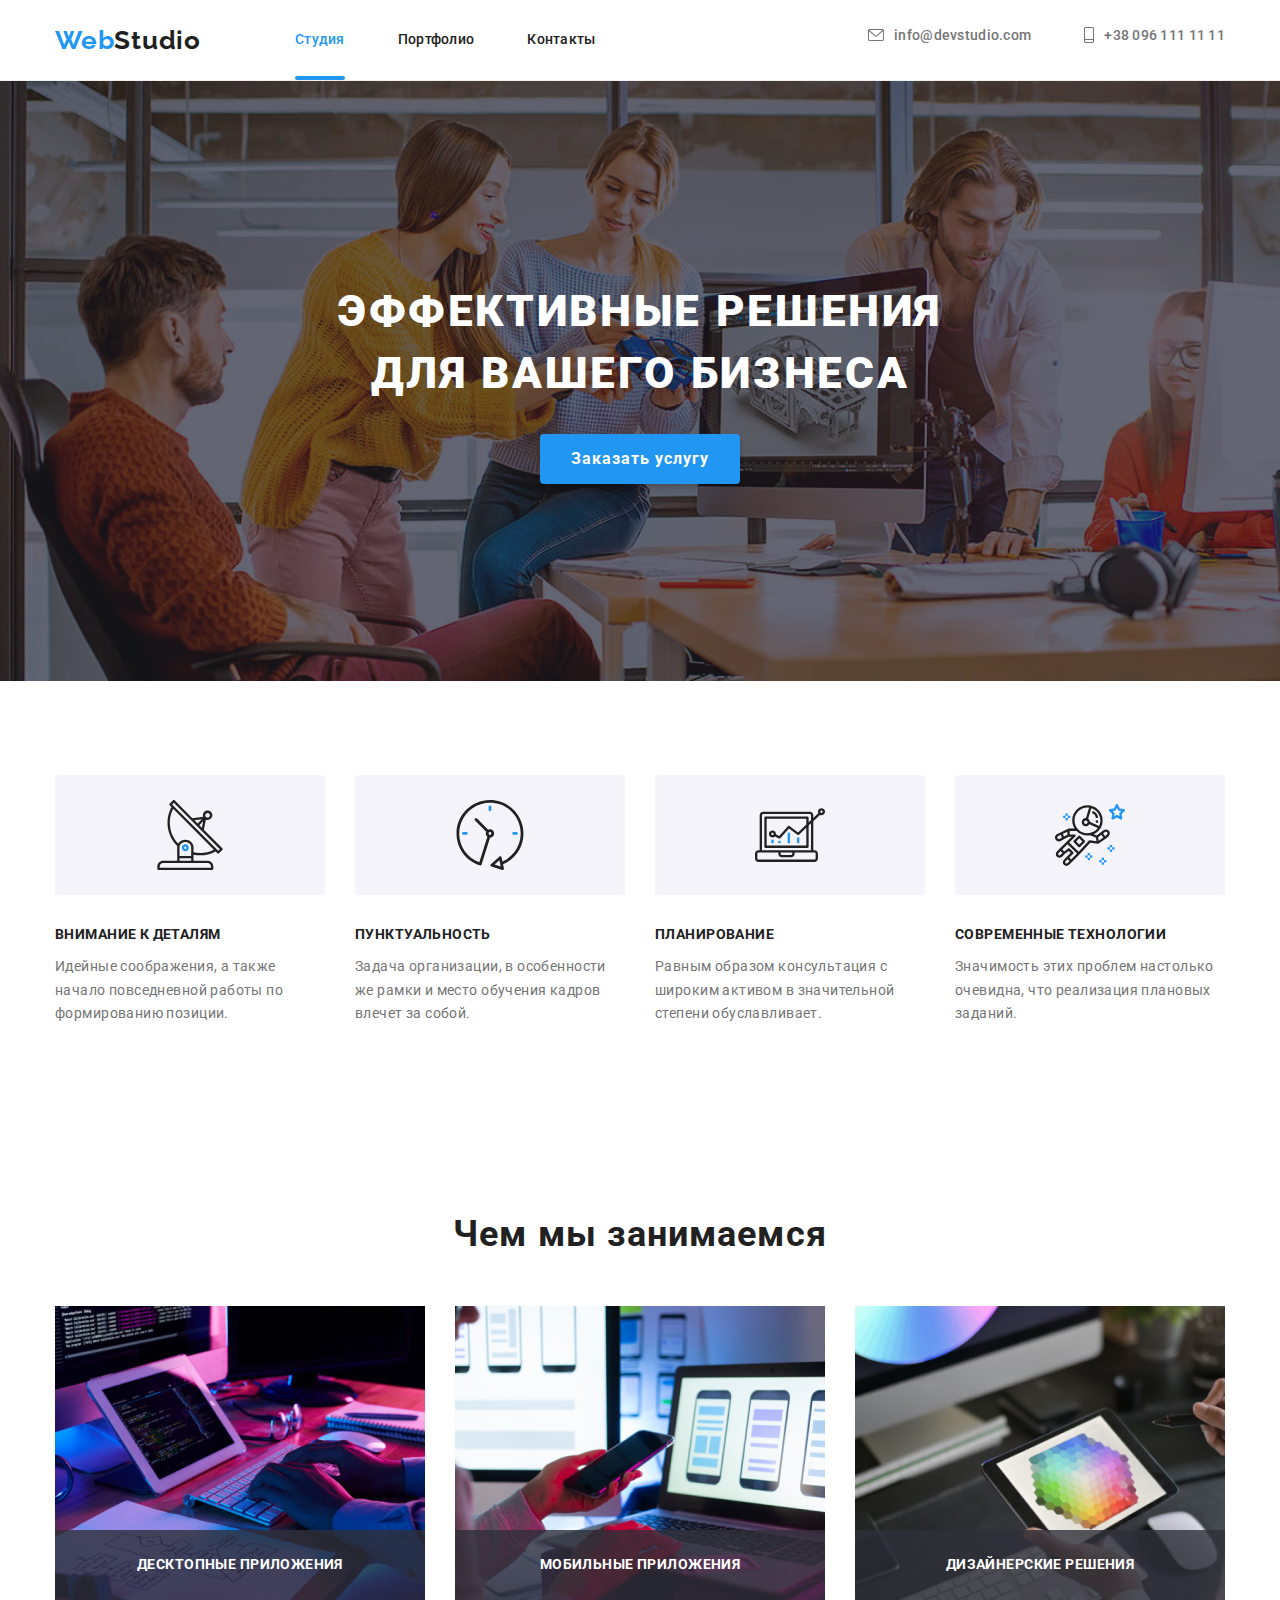
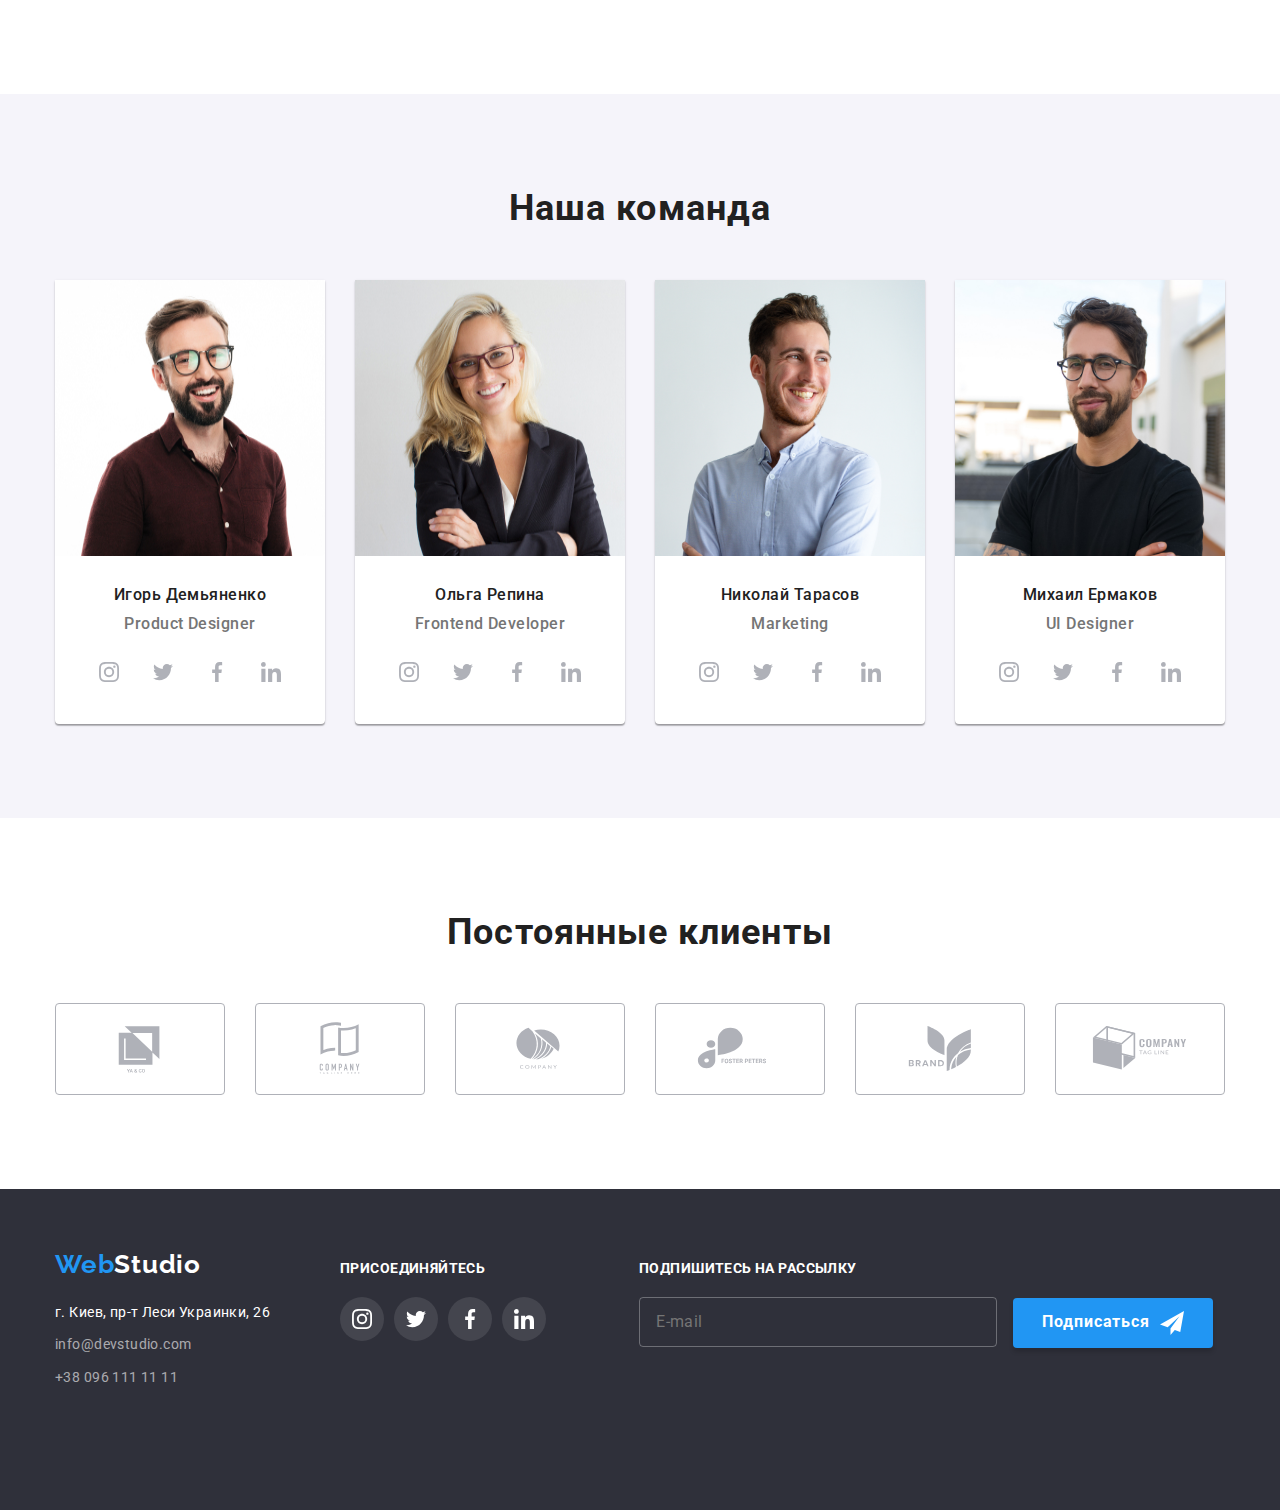
==== commit 7dcebad9: "mobile-menu" ====
--- a/index.html
+++ b/index.html
@@ -12,6 +12,7 @@
 <link rel="stylesheet" href="./css/main.min.css">
 <!-- <link rel="stylesheet" href="./css/styles.css"> -->
 
+
 </head>
 <body>
 
@@ -46,12 +47,47 @@
                 +38 096 111 11 11</a>
             </li>
         </ul>
-        <button type="button" class="header__bt-menu" aria-label="кнопка меню">
+        <button type="button" class="header__bt-menu header__bt-menu--active" aria-label="кнопка меню" aria-expanded="false" data-menu-button>
             <svg class="icon__menu">
                 <use class="icon-open" href="./images/symbol-defs.svg#icon-menu_40px"></use>
                 <use class="icon-close" href="./images/symbol-defs.svg#icon-close_40px-1"></use>
             </svg>
         </button>
+    </div>
+    <div class="header__mobile mob" data-menu>        
+        <ul class="mob__nav mob-nav">
+            <li class="mob-nav__item">
+                <a class="mob-nav__link current" href="./index.html">Студия</a>
+            </li>
+            <li class="mob-nav__item">
+                <a class="mob-nav__link" href="./portfolio.html">Портфолио</a>
+            </li>
+            <li class="mob-nav__item">
+                <a class="mob-nav__link" href="">Контакты</a>
+            </li>
+        </ul>
+        <ul class="mobile__contacts mob-contacts">
+            <li class="mob-contacts__item">
+                <a href="tel:+380961111111" class="mob-contacts__link">+38 096 111 11 11</a>
+            </li>
+            <li class="mob-contacts__item">
+                <a href="mailto:info@devstudio.com" class="mob-contacts__link">info@devstudio.com</a>
+            </li>            
+        </ul>
+        <ul class="mob-socials">
+            <li class="mob-socials__item">
+                <a href="#" class="mob-socials__link">Instagram</a>
+            </li>
+            <li class="mob-socials__item">
+                <a href="#" class="mob-socials__link">Twitter</a>
+            </li>
+            <li class="mob-socials__item">
+                <a href="#" class="mob-socials__link">Facebook</a>
+            </li>
+            <li class="mob-socials__item">
+                <a href="#" class="mob-socials__link">LinkedIn</a>
+            </li>
+        </ul>
     </div>
 </header>
 <main>
@@ -439,5 +475,6 @@
     </div>
 </div>
 <script src="./js/modal.js"></script>
+<script src="./js/mobile-menu.js"></script>
 </body>
-</html> -->
+</html>
--- a/css/main.min.css
+++ b/css/main.min.css
@@ -1,2 +1,2 @@
-body{font-family:"Roboto", sans-serif;background-color:#fff;color:#212121;font-style:normal;font-weight:400;font-size:16px;line-height:1;font-weight:400}ul,li{list-style:none;padding:0;margin:0}h1,h2,h3,h4,h5,h6,p{margin:0}a{text-decoration:none;color:inherit}address{font-style:normal}.container{width:100%;margin:0 auto;padding-left:15px;padding-right:15px}@media screen and (min-width: 480px){.container{width:480px}}@media screen and (min-width: 768px){.container{width:768px}}@media screen and (min-width: 1200px){.container{width:1200px}}section{padding-top:60px;padding-bottom:60px}@media screen and (min-width: 1200px){section{padding-top:94px;padding-bottom:94px}}textarea{resize:none}img{display:block;max-width:100%;height:auto}button{font-family:inherit;cursor:pointer;border:none}.navigation__headr-logo{font-family:"Raleway";font-style:normal;font-weight:bold;font-size:24px;line-height:1.19;letter-spacing:0.03em;color:#212121;text-decoration:none;display:flex;margin-right:94px}@media screen and (min-width: 1200px){.navigation__headr-logo{font-size:26px;line-height:1.19}}.navigation__headr-logo span{color:#2196f3}.navigation__headr-logo{cursor:pointer}.header-flex-container{display:flex;height:80px;align-items:center}@media screen and (min-width: 480px){.header-flex-container .container{width:480px}}.header{border-bottom:1px solid #EEEE}@media screen and (min-width: 480px) and (max-width: 767px){.header{position:fixed;top:0;left:0;width:100%;z-index:600;background-color:#fff}}@media screen and (min-width: 768px) and (max-width: 1199px){.header{display:flex;align-items:center;height:80px}}.navigation__link{font-size:14px;font-style:normal;font-weight:500;line-height:1.14;letter-spacing:0.02em;text-align:left;color:#212121;text-decoration:none;padding:32px 0}.navigation__link-contact{display:flex;align-items:center;font-family:"Roboto";font-style:normal;font-weight:500;font-size:12px;line-height:1.14;letter-spacing:0.02em;color:#757575;text-decoration:none;transition:color 250ms cubic-bezier(0.4, 0, 0.2, 1)}.navigation__link-contact:first-child{margin-bottom:10px}@media screen and (min-width: 1200px){.navigation__link-contact{font-size:14px;line-height:14.06px}}.navigation__link-contact:focus,.navigation__link-contact:hover{color:#2196f3}.navigation__list-contact{display:flex;margin-left:auto;align-items:center;justify-content:space-between;padding:0}.navigation__list{display:flex;align-items:center}@media screen and (min-width: 480px) and (max-width: 767px){.navigation__list{display:none;visibility:hidden;padding-top:0px}}.navigation__list-contact .navigation__item:not(:last-child){margin-right:53px}@media screen and (min-width: 768px) and (max-width: 1199px){.navigation__list-contact .navigation__item:not(:last-child){margin-right:0px}}.navigation__list .navigation__item:not(:last-child){margin-right:53px}.navigation__icon-mail{width:16px;height:12px;margin-right:10px}.navigation__icon-phone{height:16px;width:10px;margin-right:10px}.navigation__link{position:relative;display:inline-flex;align-items:center;padding-top:32px;padding-bottom:32px;transition:color 250ms cubic-bezier(0.4, 0, 0.2, 1)}.navigation__link::after{position:absolute;bottom:0;right:0;content:'';display:inline-flex;width:100%;height:4px;background-color:#2196f3;border-radius:2px;transform:scale(0);opacity:0;transition:transform 250ms cubic-bezier(0.4, 0, 0.2, 1),opacity 250ms cubic-bezier(0.4, 0, 0.2, 1)}.current:hover::after,.current:focus::after{transform:scale(1);opacity:1}.current::after,.navigation__link .current:hover::after,.navigation__link .current:focus::after{transform:scale(1);opacity:1}.current{color:#2196F3}.navigation__list-contact{display:flex;margin-left:auto;align-items:center;justify-content:space-between;padding:0}@media screen and (min-width: 480px) and (max-width: 767px){.navigation__list-contact{display:none;visibility:hidden;padding-top:0px}}@media screen and (min-width: 768px) and (max-width: 1199px){.navigation__list-contact{display:flex;flex-wrap:wrap;align-items:center;margin-left:84px}}.header__navigation{display:flex;align-items:center}.icon__menu{width:40px;height:40px}.header__bt-menu{display:block;margin-left:auto;background-color:transparent;outline:transparent;border:transparent}@media screen and (min-width: 480px) and (max-width: 767px){.header__bt-menu{display:flex;margin-right:0px}}@media screen and (min-width: 768px){.header__bt-menu{display:none;visibility:hidden}}.icon-open{opacity:1}.icon-close{opacity:0}.hero__button{display:flex;justify-content:center}.hero__style{max-width:696px;margin-left:auto;margin-right:auto;margin-bottom:30px;font-family:"Roboto";font-size:44px;font-style:normal;font-weight:900;line-height:1.4;letter-spacing:0.06em;text-align:center;text-transform:uppercase;color:#fff}.hero{max-width:1600px;margin:0 auto;padding:200px 0;height:600px;background-image:linear-gradient(rgba(196,196,196,0.4), rgba(47,48,58,0.4)),url(../images/im18.jpg);background-repeat:no-repeat;background-color:#2f303a}.hero-owerlay{max-width:1600px;height:600px;margin-left:auto;margin-right:auto;background-image:linear-gradient(to right, rgba(47,48,58,0.4), rgba(47,48,58,0.4)),url(../images/im18.jpg);background-size:cover}.button-main{display:block;margin:0 auto;width:200px;height:50px;align-items:center;justify-content:center;color:#fff;background:#2196f3;font-weight:700;font-size:16px;line-height:1.8;letter-spacing:0.06em;box-shadow:0px 4px 4px rgba(0,0,0,0.15);border-color:transparent;border-radius:4px;cursor:pointer}.features__section{padding:60px 0}@media screen and (min-width: 1200px){.features__section{padding:94px 0}}@media screen and (min-width: 768px){.features-list{display:flex;flex-wrap:wrap;gap:30px}}@media screen and (max-width: 768px){.features-item:not(:last-child){margin-bottom:30px}}@media screen and (min-width: 480px) and (max-width: 767px){.features-item{width:450px}}@media screen and (min-width: 768px){.features-item{max-width:354px}}@media screen and (min-width: 1200px){.features-item{max-width:270px}}.features-icon{display:inline-flex;justify-content:center;align-items:center;width:100%;height:120px;margin-bottom:30px;background-color:#f5f4fa;border-radius:4px}.features-icons{height:70px;width:70px}.features-text{font-weight:700;font-size:14px;line-height:1.4;letter-spacing:0.03em;text-transform:uppercase;margin-bottom:10px}@media screen and (max-width: 767px){.features-text{text-align:center}}.features-texts{font-size:14px;font-weight:400;line-height:1.71;letter-spacing:0.03em;color:#757575}@media screen and (max-width: 1199px){.container-main.section{display:none}}.work{padding:0;display:flex;justify-content:space-between}.work__list{display:flex;justify-content:center;gap:30px}.work__main{position:relative}.work__text{position:absolute;bottom:0;padding-top:27px;padding-bottom:27px;width:100%;font-weight:700;font-size:14px;line-height:1.14;text-align:center;letter-spacing:0.03em;text-transform:uppercase;color:#fff;background-color:rgba(47,48,58,0.8)}.work__style{margin-bottom:50px;font-weight:700;font-size:36px;line-height:1.16;text-align:center;letter-spacing:0.03em;color:#212121}.list-team{background-color:#f5f4fa;font-size:16px;font-weight:500;line-height:1.2;letter-spacing:0.03em}@media screen and (min-width: 768px){.team__item{display:flex;gap:30px;justify-content:space-between;flex-wrap:wrap}}.team__list{padding-bottom:24px;max-width:450px;box-shadow:0px 1px 3px rgba(0,0,0,0.12),0px 1px 1px rgba(0,0,0,0.14),0px 2px 1px rgba(0,0,0,0.2);border-radius:0px 0px 4px 4px;background-color:#fff}@media screen and (max-width: 767px){.team__list:not(:last-child){margin-bottom:30px}}@media screen and (min-width: 1200px){.team__list{padding-bottom:30px}}.team__photo{margin-bottom:30px}@media screen and (min-width: 480px){.team__photo{width:450px;height:460px}}@media screen and (min-width: 768px){.team__photo{width:354px;height:362px}}@media screen and (min-width: 1200px){.team__photo{width:270px;height:276px}}.teams__name{margin-bottom:10px;font-weight:500;font-size:16px;line-height:1.18;text-align:center;letter-spacing:0.03em}.teams__position{margin-bottom:16px;font-size:16px;line-height:1.18;text-align:center;letter-spacing:0.03em;color:#757575}.socials__list{display:flex;justify-content:center;gap:10px;align-items:baseline;margin-top:0px;padding:0px;list-style:none}.socials__link-team{display:inline-flex;justify-content:center;align-items:center;width:44px;height:44px;color:#afb1b8;background-color:#fff;border-radius:50%;transition:background-color 250ms cubic-bezier(0.4, 0, 0.2, 1),color 250ms cubic-bezier(0.4, 0, 0.2, 1)}.socials__link-team:hover,.socials__link-team:focus{background-color:#2196f3;color:#fff}.socials__icon{width:20px;height:20px}.company__list{display:flex;justify-content:center;gap:30px}@media screen and (max-width: 1199px){.company__list{display:flex;gap:30px;justify-content:center;flex-wrap:wrap}}.company__link{display:inline-flex;justify-content:center;align-items:center;width:170px;height:92px;color:#afb1b8;border:1px solid #afb1b8;border-radius:4px;transition:color 250ms cubic-bezier(0.4, 0, 0.2, 1),border-color 250ms cubic-bezier(0.4, 0, 0.2, 1)}.company__link:hover,.company__link:focus{border-color:#2196f3;color:#2196f3;transition:color 250ms cubic-bezier(0.4, 0, 0.2, 1)}.company__icon{max-width:106px;max-height:60px}.list-team-logo{font-weight:500;line-height:1.2;letter-spacing:0.03em;background-color:#fff}.modal{position:absolute;top:50%;left:50%;transform:translate(-50%, -50%);height:581px;width:528px;padding:40px;background-color:#fff;border-radius:4px;transform:translate(-50%, -50%);transition:transform 250ms cubic-bezier(0.4, 0, 0.2, 1);cursor:pointer;overflow:hidden}@media screen and (min-width: 480px) and (max-width: 1199px){.modal{height:609px;width:450px;top:50%;left:50%;transform:translate(-50%, -50%);border-radius:4px;transition:transform 250ms cubic-bezier(0.4, 0, 0.2, 1)}}.modal-close{position:absolute;top:8px;right:8px;display:inline-flex;justify-content:center;align-items:center;width:30px;height:30px;border-radius:50%;background-color:transparent;border:1px solid rgba(0,0,0,0.1);transition:fill 250ms cubic-bezier(0.4, 0, 0.2, 1);cursor:pointer}.modal-close:hover,.modal-close:focus{fill:#2196f3}.icon-cls{width:18px;height:18px;transition:250ms cubic-bezier(0.4, 0, 0.2, 1)}.form__icon{position:absolute;top:50%;left:12px;width:18px;height:18px;transition:250ms cubic-bezier(0.4, 0, 0.2, 1)}.register{display:block}.register__form-opts{position:relative;display:flex;flex-direction:column;margin-bottom:10px}.register__form-word{width:100%;padding:10px 11px 10px 42px;border:1px solid rgba(33,33,33,0.2);border-radius:4px;transition:250ms cubic-bezier(0.4, 0, 0.2, 1)}.register__text{margin-bottom:4px;font-size:12px;line-height:1.17;letter-spacing:0.01em;color:#757575}.register__textarea{padding:12px 16px;height:120px;border:1px solid rgba(33,33,33,0.2);box-sizing:border-box;border-radius:4px;resize:none}.register__link{color:#2196f3;text-decoration:underline}.register__form-word,.register__textarea{border:1px solid rgba(33,33,33,0.2);border-radius:4px;transform:border-color 250ms cubic-bezier(0.4, 0, 0.2, 1)}.register__form-word:hover,.register__form-word:focus,.register__textarea:hover,.register__textarea:focus{outline:none;border-color:#2196f3}.register__form-word:hover ~ .form__icon,.register__form-word:focus ~ .form__icon,.register__textarea:hover ~ .form__icon,.register__textarea:focus ~ .form__icon{color:#2196f3}.register__textarea{border:1px solid rgba(33,33,33,0.2);border-radius:4px;transform:border-color 250ms cubic-bezier(0.4, 0, 0.2, 1)}.register__textarea:hover,.register__textarea:focus{outline:none;border-color:#2196f3}.register__textarea:hover ~ .form__icon,.register__textarea:focus ~ .form__icon{color:#2196f3}.form__field-checkbox{display:flex;justify-content:center;align-items:center;margin-bottom:30px}.form__input-checkbox{appearance:none}.form__checkbox-icon{display:inline-flex;width:16px;height:15px;border:2px solid #212121;border-radius:2px}.register__link{color:#2196f3;text-decoration:underline}.form__label-checkbox{margin-left:8px;font-size:14px;line-height:1.71;letter-spacing:0.03em;color:#757575}.form__btn .button-main{padding:10px 52px}.form__input-checkbox:checked+.form__checkbox-icon{background-color:#2196f3;background-image:url("data:image/svg+xml;charset=utf8,%3Csvg width='16' height='15' fill='none' xmlns='http://www.w3.org/2000/svg'%3E%3Cpath d='m3.957 7.752-.069-.066-.069.065-.888.842-.076.072.076.073 3.496 3.334.069.066.069-.066 7.504-7.158.076-.073-.076-.072-.882-.841-.069-.066-.069.066-6.553 6.246-2.539-2.422Z' fill='%23fff' stroke='%23fff' stroke-width='.2'/%3E%3C/svg%3E");background-position:center;background-origin:border-box;border-color:#2196f3}.is-hidden{opacity:0;visibility:hidden;pointer-events:none}.modal__register-text{font-size:20px;font-weight:700;line-height:23px;letter-spacing:0.03em;text-align:center;margin-bottom:12px}.struducture{padding-top:94px;padding-bottom:94px}.button__control{display:flex;justify-content:center;margin-bottom:50px}@media screen and (min-width: 480px) and (max-width: 768px){.button__control{display:flex;flex-wrap:wrap;justify-content:flex-start;flex-wrap:wrap;gap:15px 8px;margin-bottom:40px}}@media screen and (min-width: 768px) and (max-width: 1199px){.button__control{display:flex;flex-wrap:wrap;gap:15px 8px;justify-content:center}}.button__list:not(:last-child){margin-right:8px}.button__list{transition:color 250ms cubic-bezier(0.4, 0, 0.2, 1)}.button__list:focus,.button__list:hover{color:#2196f3}.button__item{padding:6px 22px;font-weight:500;font-size:16px;line-height:1.6;text-align:center;letter-spacing:0.03em;color:#212121;background-color:#f5f4fa;border:none;border-radius:4px;cursor:pointer;transition:color 250ms cubic-bezier(0.4, 0, 0.2, 1),background-color 250ms cubic-bezier(0.4, 0, 0.2, 1),box-shadow 250ms cubic-bezier(0.4, 0, 0.2, 1);box-shadow:0px 3px 1px rgba(0,0,0,0.1),0px 1px 2px rgba(0,0,0,0.08),0px 2px 2px rgba(0,0,0,0.12)}.button__item:hover,.button__item:focus{color:#fff;background-color:#2196f3}.project{display:flex;flex-basis:calc(100% / 9);flex-wrap:wrap;padding:0;list-style:none;justify-content:space-between;text-align:left;cursor:pointer;gap:30px}@media screen and (min-width: 480px) and (max-width: 768px){.project{display:flex}}@media screen and (min-width: 768px) and (max-width: 1199px){.project{display:flex;gap:30px;justify-content:space-between;flex-wrap:wrap}}.project__example-text{line-height:1.9;letter-spacing:0.03em;color:#757575}.project__link{display:inline-block;transition:box-shadow 250ms cubic-bezier(0.4, 0, 0.2, 1)}.project__link:hover,.project__link:focus{box-shadow:0px 1px 1px rgba(0,0,0,0.12),0px 4px 4px rgba(0,0,0,0.06),1px 4px 6px rgba(0,0,0,0.16)}.project__text-name{font-weight:bold;font-size:18px;line-height:2;letter-spacing:0.06em;color:#212121}.project__text-img{padding:20px 24px;border:1px solid #eee;border-radius:0px 0px 4px 4px}.project__list{max-width:370px}@media screen and (min-width: 768px) and (max-width: 1199px){.project__list{max-width:354px}}.project__photo{position:relative;overflow:hidden}.project__texts{position:absolute;max-height:294px;display:flex;align-items:center;padding:63px 24px;background-color:#2196f3;transition:transform 250ms cubic-bezier(0.4, 0, 0.2, 1)}.project__link:hover .project__texts{transform:translateY(-100%)}.project__text{font-size:18px;line-height:1.56;letter-spacing:0.03em;color:#fff}.footer{display:flex;align-items:baseline;background-color:#2f303a}@media screen and (min-width: 480px) and (max-width: 767px){.footer{display:flex;align-items:center;background-color:#2f303a;flex-direction:column;align-content:space-around}}@media screen and (min-width: 768px) and (max-width: 1199px){.footer{display:flex;flex-wrap:wrap;justify-content:space-evenly;align-items:baseline;-webkit-box-pack:center;-webkit-box-align:baseline;text-align:center}}@media screen and (min-width: 480px) and (max-width: 767px){.footer__contact-list{display:flex;justify-content:center}}@media screen and (min-width: 768px) and (max-width: 1199px){.footer__contact-list{display:flex;flex-wrap:wrap}}.footer__flex-item:not(:last-child){margin-bottom:60px}@media screen and (min-width: 480px) and (max-width: 767px){.socials__item{display:flex;justify-content:center}}@media screen and (min-width: 768px) and (max-width: 1199px){.socials__item{display:flex;flex-wrap:wrap}}footer{background-color:#2f303a;padding-top:60px;padding-bottom:60px}.footer__contact{font-size:14px;line-height:1.7;letter-spacing:0.03em;text-align:left;color:rgba(255,255,255,0.6);transition:color 250ms cubic-bezier(0.4, 0, 0.2, 1)}.footer__contact:hover,.footer__contact:focus{color:#2196f3}.footer__flex-item .socials__link:hover,.footer__flex-item .socials__link:focus{background-color:#2196f3}@media screen and (min-width: 1200px){.footer__flex-item:nth-child(1){margin-right:70px}.footer__flex-item:nth-child(2){margin-right:93px}}.socials__link{display:inline-flex;justify-content:center;align-items:center;width:44px;height:44px;color:#fff;background-color:#fff;border-radius:50%;transition:background-color 250ms cubic-bezier(0.4, 0, 0.2, 1),color 250ms cubic-bezier(0.4, 0, 0.2, 1)}@media screen and (min-width: 480px) and (max-width: 767px){.socials__link{display:flex;justify-content:center}}.footer__flex-item .socials__link:hover,.footer__flex-item .socials__link:focus{background-color:#2196F3}.footer__contact-list:not(:last-child){margin-bottom:9px}.footer__logo{display:inline-block;margin-bottom:20px;font-family:"Raleway";font-style:normal;font-weight:bold;font-size:26px;line-height:1.19;letter-spacing:0.03em;color:#fff;text-decoration:none}@media screen and (min-width: 480px) and (max-width: 767px){.footer__logo{display:flex;justify-content:center}}.footer__logo span,.footer__logo .navigation__headr-logo span{color:#2196f3}.footer__contact{font-size:14px;line-height:1.7;letter-spacing:0.03em;text-align:left;color:rgba(255,255,255,0.6);transition:color 250ms cubic-bezier(0.4, 0, 0.2, 1)}.footer__contact:hover,.footer__contact:focus{color:#2196f3}.footer__contact-headr{padding:32px 0}.footer__text{margin-bottom:20px;font-weight:700;font-size:14px;line-height:1.14;letter-spacing:0.03em;text-transform:uppercase;color:#fff}@media screen and (min-width: 480px) and (max-width: 767px){.footer__text{display:flex;justify-content:center}}@media screen and (min-width: 768px) and (max-width: 1199px){.footer__text{text-align:center}}.footer__input-email{padding:14px 16px;margin-right:12px;width:358px;font-size:16px;line-height:1.25;letter-spacing:0.03em;color:#fff;background-color:transparent;border:1px solid rgba(255,255,255,0.3);border-radius:4px;transition:border-color 250ms cubic-bezier(0.4, 0, 0.2, 1)}@media screen and (max-width: 1199px){.footer__input-email{margin-bottom:20px}.footer__input-email{width:450px;margin-right:0px}}.footer__input-email:hover{border-color:#2196f3}.footer__input-email:focus{border-color:#2196f3;outline:none}.footer__btn-s{display:inline-flex;margin:0 auto;width:200px;height:50px;align-items:center;justify-content:center;color:#fff;background:#2196f3;font-weight:700;font-size:16px;line-height:1.8;letter-spacing:0.06em;box-shadow:0px 4px 4px rgba(0,0,0,0.15);border-color:transparent;border-radius:4px;cursor:pointer}@media screen and (min-width: 480px) and (max-width: 767px){.footer__btn-s{display:flex;justify-content:center}}@media screen and (min-width: 768px) and (max-width: 1199px){.footer__btn-s{display:flex}}.footer__btn-s::after{content:'';width:24px;height:24px;margin-left:10px;background-image:url("data:image/svg+xml;charset=utf8,%3Csvg width='24' height='24' fill='none' xmlns='http://www.w3.org/2000/svg'%3E%3Cpath d='M24 0 0 13.5l7.67 2.84L19.5 5.25l-8.998 12.14.007.002-.009-.002V24l4.301-5.018L20.251 21 24 0Z' fill='%23fff'/%3E%3C/svg%3E")}.footer__map{font-style:normal;font-weight:400;font-size:14px;line-height:24px;letter-spacing:0.03em;color:#fff}.socials__icon{width:20px;height:20px}.footer__flex-item .socials__link{background-color:rgba(255,255,255,0.1)}@media screen and (min-width: 768px) and (max-width: 1199px){.footer__item{text-align:center}}
+body{font-family:"Roboto", sans-serif;background-color:#fff;color:#212121;font-style:normal;font-weight:400;font-size:16px;line-height:1;font-weight:400}ul,li{list-style:none;padding:0;margin:0}h1,h2,h3,h4,h5,h6,p{margin:0}a{text-decoration:none;color:inherit}address{font-style:normal}.container{width:100%;margin:0 auto;padding-left:15px;padding-right:15px}@media screen and (min-width: 480px){.container{width:480px}}@media screen and (min-width: 768px){.container{width:768px}}@media screen and (min-width: 1200px){.container{width:1200px}}section{padding-top:60px;padding-bottom:60px}@media screen and (min-width: 1200px){section{padding-top:94px;padding-bottom:94px}}textarea{resize:none}img{display:block;max-width:100%;height:auto}button{font-family:inherit;cursor:pointer;border:none}.navigation__headr-logo{font-family:"Raleway";font-style:normal;font-weight:bold;font-size:24px;line-height:1.19;letter-spacing:0.03em;color:#212121;text-decoration:none;display:flex;margin-right:94px}@media screen and (min-width: 1200px){.navigation__headr-logo{font-size:26px;line-height:1.19}}.navigation__headr-logo span{color:#2196f3}.navigation__headr-logo{cursor:pointer}.header-flex-container{display:flex;height:80px;align-items:center}@media screen and (min-width: 480px){.header-flex-container .container{width:480px}}.header{border-bottom:1px solid #EEEE}@media screen and (min-width: 480px) and (max-width: 767px){.header{position:fixed;top:0;left:0;width:100%;z-index:600;background-color:#fff}}@media screen and (min-width: 768px) and (max-width: 1199px){.header{display:flex;align-items:center;height:80px}}.navigation__link{font-size:14px;font-style:normal;font-weight:500;line-height:1.14;letter-spacing:0.02em;text-align:left;color:#212121;text-decoration:none;padding:32px 0}.navigation__link-contact{display:flex;align-items:center;font-family:"Roboto";font-style:normal;font-weight:500;font-size:12px;line-height:1.14;letter-spacing:0.02em;color:#757575;text-decoration:none;transition:color 250ms cubic-bezier(0.4, 0, 0.2, 1)}.navigation__link-contact:first-child{margin-bottom:10px}@media screen and (min-width: 1200px){.navigation__link-contact{font-size:14px;line-height:14.06px}}.navigation__link-contact:focus,.navigation__link-contact:hover{color:#2196f3}.navigation__list-contact{display:flex;margin-left:auto;align-items:center;justify-content:space-between;padding:0}.navigation__list{display:flex;align-items:center}@media screen and (min-width: 480px) and (max-width: 767px){.navigation__list{display:none;visibility:hidden;padding-top:0px}}.navigation__list-contact .navigation__item:not(:last-child){margin-right:53px}@media screen and (min-width: 768px) and (max-width: 1199px){.navigation__list-contact .navigation__item:not(:last-child){margin-right:0px}}.navigation__list .navigation__item:not(:last-child){margin-right:53px}.navigation__icon-mail{width:16px;height:12px;margin-right:10px}.navigation__icon-phone{height:16px;width:10px;margin-right:10px}.navigation__link{position:relative;display:inline-flex;align-items:center;padding-top:32px;padding-bottom:32px;transition:color 250ms cubic-bezier(0.4, 0, 0.2, 1)}.navigation__link::after{position:absolute;bottom:0;right:0;content:'';display:inline-flex;width:100%;height:4px;background-color:#2196f3;border-radius:2px;transform:scale(0);opacity:0;transition:transform 250ms cubic-bezier(0.4, 0, 0.2, 1),opacity 250ms cubic-bezier(0.4, 0, 0.2, 1)}.current:hover::after,.current:focus::after{transform:scale(1);opacity:1}.current::after,.navigation__link .current:hover::after,.navigation__link .current:focus::after{transform:scale(1);opacity:1}.current{color:#2196F3}.navigation__list-contact{display:flex;margin-left:auto;align-items:center;justify-content:space-between;padding:0}@media screen and (min-width: 480px) and (max-width: 767px){.navigation__list-contact{display:none;visibility:hidden;padding-top:0px}}@media screen and (min-width: 768px) and (max-width: 1199px){.navigation__list-contact{display:flex;flex-wrap:wrap;align-items:center;margin-left:84px}}.header__navigation{display:flex;align-items:center}.icon__menu{width:40px;height:40px;z-index:100}.header__bt-menu{display:block;margin-left:auto;background-color:transparent;outline:transparent;border:transparent}@media screen and (min-width: 480px) and (max-width: 767px){.header__bt-menu{display:flex;margin-right:0px}}@media screen and (min-width: 768px){.header__bt-menu{display:none;visibility:hidden}}.icon-open{opacity:0}.header__bt-menu--active .icon-open{opacity:1}.icon-close{opacity:1}.header__bt-menu--active .icon-close{opacity:0}@media screen and (max-width: 767px){.header__mobile{position:fixed;top:-100vh;right:0;width:100vw;height:100vh;padding:48px 40px;visibility:hidden;opacity:0;background-color:#fff;transition:250ms cubic-bezier(0.4, 0, 0.2, 1)}.header__mobile--active{visibility:visible;opacity:1;top:0}}.mob{display:flex;flex-direction:column}@media screen and (min-width: 768px){.mob{display:none}}.mob-nav__item:not(:last-child){margin-bottom:32px}.mob-nav__link{font-weight:500;font-size:40px;line-height:1.175;letter-spacing:0.02em;transition:color 250ms cubic-bezier(0.4, 0, 0.2, 1)}.mob-nav__link:hover,.mob-nav__link:focus{color:#2196f3}.mob-contacts{margin-top:auto;margin-bottom:64px}.mob-contacts__item:first-child{margin-bottom:32px;font-weight:500;font-size:34px;line-height:1.8;letter-spacing:0.02em;color:#2196f3}.mob-contacts__item:last-child{font-weight:500;font-size:24px;line-height:1.17;letter-spacing:0.02em;color:#757575}.mob-socials{display:flex}.mob-socials__item{padding:0 10px}.mob-socials__item:first-child{padding-left:0}.mob-socials__item:last-child{padding-right:0}.mob-socials__item:not(:last-child){border-right:1px solid rgba(33,33,33,0.2)}.mob-socials__link{font-weight:500;font-size:18px;line-height:1.22;letter-spacing:0.02em;color:#2196f3}.hero__button{display:flex;justify-content:center}.hero__style{max-width:696px;margin-left:auto;margin-right:auto;margin-bottom:30px;font-family:"Roboto";font-size:44px;font-style:normal;font-weight:900;line-height:1.4;letter-spacing:0.06em;text-align:center;text-transform:uppercase;color:#fff}.hero{max-width:1600px;margin:0 auto;padding:200px 0;height:600px;background-image:linear-gradient(rgba(196,196,196,0.4), rgba(47,48,58,0.4)),url(../images/im18.jpg);background-repeat:no-repeat;background-color:#2f303a}.hero-owerlay{max-width:1600px;height:600px;margin-left:auto;margin-right:auto;background-image:linear-gradient(to right, rgba(47,48,58,0.4), rgba(47,48,58,0.4)),url(../images/im18.jpg);background-size:cover}.button-main{display:block;margin:0 auto;width:200px;height:50px;align-items:center;justify-content:center;color:#fff;background:#2196f3;font-weight:700;font-size:16px;line-height:1.8;letter-spacing:0.06em;box-shadow:0px 4px 4px rgba(0,0,0,0.15);border-color:transparent;border-radius:4px;cursor:pointer}.features__section{padding:60px 0}@media screen and (min-width: 1200px){.features__section{padding:94px 0}}@media screen and (min-width: 768px){.features-list{display:flex;flex-wrap:wrap;gap:30px}}@media screen and (max-width: 768px){.features-item:not(:last-child){margin-bottom:30px}}@media screen and (min-width: 480px) and (max-width: 767px){.features-item{width:450px}}@media screen and (min-width: 768px){.features-item{max-width:354px}}@media screen and (min-width: 1200px){.features-item{max-width:270px}}.features-icon{display:inline-flex;justify-content:center;align-items:center;width:100%;height:120px;margin-bottom:30px;background-color:#f5f4fa;border-radius:4px}.features-icons{height:70px;width:70px}.features-text{font-weight:700;font-size:14px;line-height:1.4;letter-spacing:0.03em;text-transform:uppercase;margin-bottom:10px}@media screen and (max-width: 767px){.features-text{text-align:center}}.features-texts{font-size:14px;font-weight:400;line-height:1.71;letter-spacing:0.03em;color:#757575}@media screen and (max-width: 1199px){.container-main.section{display:none}}.work{padding:0;display:flex;justify-content:space-between}.work__list{display:flex;justify-content:center;gap:30px}.work__main{position:relative}.work__text{position:absolute;bottom:0;padding-top:27px;padding-bottom:27px;width:100%;font-weight:700;font-size:14px;line-height:1.14;text-align:center;letter-spacing:0.03em;text-transform:uppercase;color:#fff;background-color:rgba(47,48,58,0.8)}.work__style{margin-bottom:50px;font-weight:700;font-size:36px;line-height:1.16;text-align:center;letter-spacing:0.03em;color:#212121}.list-team{background-color:#f5f4fa;font-size:16px;font-weight:500;line-height:1.2;letter-spacing:0.03em}@media screen and (min-width: 768px){.team__item{display:flex;gap:30px;justify-content:space-between;flex-wrap:wrap}}.team__list{padding-bottom:24px;max-width:450px;box-shadow:0px 1px 3px rgba(0,0,0,0.12),0px 1px 1px rgba(0,0,0,0.14),0px 2px 1px rgba(0,0,0,0.2);border-radius:0px 0px 4px 4px;background-color:#fff}@media screen and (max-width: 767px){.team__list:not(:last-child){margin-bottom:30px}}@media screen and (min-width: 1200px){.team__list{padding-bottom:30px}}.team__photo{margin-bottom:30px}@media screen and (min-width: 480px){.team__photo{width:450px;height:460px}}@media screen and (min-width: 768px){.team__photo{width:354px;height:362px}}@media screen and (min-width: 1200px){.team__photo{width:270px;height:276px}}.teams__name{margin-bottom:10px;font-weight:500;font-size:16px;line-height:1.18;text-align:center;letter-spacing:0.03em}.teams__position{margin-bottom:16px;font-size:16px;line-height:1.18;text-align:center;letter-spacing:0.03em;color:#757575}.socials__list{display:flex;justify-content:center;gap:10px;align-items:baseline;margin-top:0px;padding:0px;list-style:none}.socials__link-team{display:inline-flex;justify-content:center;align-items:center;width:44px;height:44px;color:#afb1b8;background-color:#fff;border-radius:50%;transition:background-color 250ms cubic-bezier(0.4, 0, 0.2, 1),color 250ms cubic-bezier(0.4, 0, 0.2, 1)}.socials__link-team:hover,.socials__link-team:focus{background-color:#2196f3;color:#fff}.socials__icon{width:20px;height:20px}.company__list{display:flex;justify-content:center;gap:30px}@media screen and (max-width: 1199px){.company__list{display:flex;gap:30px;justify-content:center;flex-wrap:wrap}}.company__link{display:inline-flex;justify-content:center;align-items:center;width:170px;height:92px;color:#afb1b8;border:1px solid #afb1b8;border-radius:4px;transition:color 250ms cubic-bezier(0.4, 0, 0.2, 1),border-color 250ms cubic-bezier(0.4, 0, 0.2, 1)}.company__link:hover,.company__link:focus{border-color:#2196f3;color:#2196f3;transition:color 250ms cubic-bezier(0.4, 0, 0.2, 1)}.company__icon{max-width:106px;max-height:60px}.list-team-logo{font-weight:500;line-height:1.2;letter-spacing:0.03em;background-color:#fff}.modal{position:absolute;top:50%;left:50%;transform:translate(-50%, -50%);z-index:1000;height:581px;width:528px;padding:40px;background-color:#fff;border-radius:4px;transform:translate(-50%, -50%);transition:transform 250ms cubic-bezier(0.4, 0, 0.2, 1);cursor:pointer;overflow:hidden}@media screen and (min-width: 480px) and (max-width: 1199px){.modal{height:609px;width:450px;top:50%;left:50%;transform:translate(-50%, -50%);border-radius:4px;transition:transform 250ms cubic-bezier(0.4, 0, 0.2, 1)}}.modal-close{position:absolute;top:8px;right:8px;display:inline-flex;justify-content:center;align-items:center;width:30px;height:30px;border-radius:50%;background-color:transparent;border:1px solid rgba(0,0,0,0.1);transition:fill 250ms cubic-bezier(0.4, 0, 0.2, 1);cursor:pointer}.modal-close:hover,.modal-close:focus{fill:#2196f3}.icon-cls{width:18px;height:18px;transition:250ms cubic-bezier(0.4, 0, 0.2, 1)}.form__icon{position:absolute;top:50%;left:12px;width:18px;height:18px;transition:250ms cubic-bezier(0.4, 0, 0.2, 1)}.register{display:block}.register__form-opts{position:relative;display:flex;flex-direction:column;margin-bottom:10px}.register__form-word{width:100%;padding:10px 11px 10px 42px;border:1px solid rgba(33,33,33,0.2);border-radius:4px;transition:250ms cubic-bezier(0.4, 0, 0.2, 1)}.register__text{margin-bottom:4px;font-size:12px;line-height:1.17;letter-spacing:0.01em;color:#757575}.register__textarea{padding:12px 16px;height:120px;border:1px solid rgba(33,33,33,0.2);box-sizing:border-box;border-radius:4px;resize:none}.register__link{color:#2196f3;text-decoration:underline}.register__form-word,.register__textarea{border:1px solid rgba(33,33,33,0.2);border-radius:4px;transform:border-color 250ms cubic-bezier(0.4, 0, 0.2, 1)}.register__form-word:hover,.register__form-word:focus,.register__textarea:hover,.register__textarea:focus{outline:none;border-color:#2196f3}.register__form-word:hover ~ .form__icon,.register__form-word:focus ~ .form__icon,.register__textarea:hover ~ .form__icon,.register__textarea:focus ~ .form__icon{color:#2196f3}.register__textarea{border:1px solid rgba(33,33,33,0.2);border-radius:4px;transform:border-color 250ms cubic-bezier(0.4, 0, 0.2, 1)}.register__textarea:hover,.register__textarea:focus{outline:none;border-color:#2196f3}.register__textarea:hover ~ .form__icon,.register__textarea:focus ~ .form__icon{color:#2196f3}.form__field-checkbox{display:flex;justify-content:center;align-items:center;margin-bottom:30px}.form__input-checkbox{appearance:none}.form__checkbox-icon{display:inline-flex;width:16px;height:15px;border:2px solid #212121;border-radius:2px}.register__link{color:#2196f3;text-decoration:underline}.form__label-checkbox{margin-left:8px;font-size:14px;line-height:1.71;letter-spacing:0.03em;color:#757575}.form__btn .button-main{padding:10px 52px}.form__input-checkbox:checked+.form__checkbox-icon{background-color:#2196f3;background-image:url("data:image/svg+xml;charset=utf8,%3Csvg width='16' height='15' fill='none' xmlns='http://www.w3.org/2000/svg'%3E%3Cpath d='m3.957 7.752-.069-.066-.069.065-.888.842-.076.072.076.073 3.496 3.334.069.066.069-.066 7.504-7.158.076-.073-.076-.072-.882-.841-.069-.066-.069.066-6.553 6.246-2.539-2.422Z' fill='%23fff' stroke='%23fff' stroke-width='.2'/%3E%3C/svg%3E");background-position:center;background-origin:border-box;border-color:#2196f3}.is-hidden{opacity:0;visibility:hidden;pointer-events:none}.modal__register-text{font-size:20px;font-weight:700;line-height:23px;letter-spacing:0.03em;text-align:center;margin-bottom:12px}.struducture{padding-top:94px;padding-bottom:94px}.button__control{display:flex;justify-content:center;margin-bottom:50px}@media screen and (min-width: 480px) and (max-width: 768px){.button__control{display:flex;flex-wrap:wrap;justify-content:flex-start;flex-wrap:wrap;gap:15px 8px;margin-bottom:40px}}@media screen and (min-width: 768px) and (max-width: 1199px){.button__control{display:flex;flex-wrap:wrap;gap:15px 8px;justify-content:center}}.button__list:not(:last-child){margin-right:8px}.button__list{transition:color 250ms cubic-bezier(0.4, 0, 0.2, 1)}.button__list:focus,.button__list:hover{color:#2196f3}.button__item{padding:6px 22px;font-weight:500;font-size:16px;line-height:1.6;text-align:center;letter-spacing:0.03em;color:#212121;background-color:#f5f4fa;border:none;border-radius:4px;cursor:pointer;transition:color 250ms cubic-bezier(0.4, 0, 0.2, 1),background-color 250ms cubic-bezier(0.4, 0, 0.2, 1),box-shadow 250ms cubic-bezier(0.4, 0, 0.2, 1);box-shadow:0px 3px 1px rgba(0,0,0,0.1),0px 1px 2px rgba(0,0,0,0.08),0px 2px 2px rgba(0,0,0,0.12)}.button__item:hover,.button__item:focus{color:#fff;background-color:#2196f3}.project{display:flex;flex-basis:calc(100% / 9);flex-wrap:wrap;padding:0;list-style:none;justify-content:space-between;text-align:left;cursor:pointer;gap:30px}@media screen and (min-width: 480px) and (max-width: 768px){.project{display:flex}}@media screen and (min-width: 768px) and (max-width: 1199px){.project{display:flex;gap:30px;justify-content:space-between;flex-wrap:wrap}}.project__example-text{line-height:1.9;letter-spacing:0.03em;color:#757575}.project__link{display:inline-block;transition:box-shadow 250ms cubic-bezier(0.4, 0, 0.2, 1)}.project__link:hover,.project__link:focus{box-shadow:0px 1px 1px rgba(0,0,0,0.12),0px 4px 4px rgba(0,0,0,0.06),1px 4px 6px rgba(0,0,0,0.16)}.project__text-name{font-weight:bold;font-size:18px;line-height:2;letter-spacing:0.06em;color:#212121}.project__text-img{padding:20px 24px;border:1px solid #eee;border-radius:0px 0px 4px 4px}.project__list{max-width:370px}@media screen and (min-width: 768px) and (max-width: 1199px){.project__list{max-width:354px}}.project__photo{position:relative;overflow:hidden}.project__texts{position:absolute;max-height:294px;display:flex;align-items:center;padding:63px 24px;background-color:#2196f3;transition:transform 250ms cubic-bezier(0.4, 0, 0.2, 1)}.project__link:hover .project__texts{transform:translateY(-100%)}.project__text{font-size:18px;line-height:1.56;letter-spacing:0.03em;color:#fff}.footer{display:flex;align-items:baseline;background-color:#2f303a}@media screen and (min-width: 480px) and (max-width: 767px){.footer{display:flex;align-items:center;background-color:#2f303a;flex-direction:column;align-content:space-around}}@media screen and (min-width: 768px) and (max-width: 1199px){.footer{display:flex;flex-wrap:wrap;justify-content:space-evenly;align-items:baseline;-webkit-box-pack:center;-webkit-box-align:baseline;text-align:center}}@media screen and (min-width: 480px) and (max-width: 767px){.footer__contact-list{display:flex;justify-content:center}}@media screen and (min-width: 768px) and (max-width: 1199px){.footer__contact-list{display:flex;flex-wrap:wrap}}.footer__flex-item:not(:last-child){margin-bottom:60px}@media screen and (min-width: 480px) and (max-width: 767px){.socials__item{display:flex;justify-content:center}}@media screen and (min-width: 768px) and (max-width: 1199px){.socials__item{display:flex;flex-wrap:wrap}}footer{background-color:#2f303a;padding-top:60px;padding-bottom:60px}.footer__contact{font-size:14px;line-height:1.7;letter-spacing:0.03em;text-align:left;color:rgba(255,255,255,0.6);transition:color 250ms cubic-bezier(0.4, 0, 0.2, 1)}.footer__contact:hover,.footer__contact:focus{color:#2196f3}.footer__flex-item .socials__link:hover,.footer__flex-item .socials__link:focus{background-color:#2196f3}@media screen and (min-width: 1200px){.footer__flex-item:nth-child(1){margin-right:70px}.footer__flex-item:nth-child(2){margin-right:93px}}.socials__link{display:inline-flex;justify-content:center;align-items:center;width:44px;height:44px;color:#fff;background-color:#fff;border-radius:50%;transition:background-color 250ms cubic-bezier(0.4, 0, 0.2, 1),color 250ms cubic-bezier(0.4, 0, 0.2, 1)}@media screen and (min-width: 480px) and (max-width: 767px){.socials__link{display:flex;justify-content:center}}.footer__flex-item .socials__link:hover,.footer__flex-item .socials__link:focus{background-color:#2196F3}.footer__contact-list:not(:last-child){margin-bottom:9px}.footer__logo{display:inline-block;margin-bottom:20px;font-family:"Raleway";font-style:normal;font-weight:bold;font-size:26px;line-height:1.19;letter-spacing:0.03em;color:#fff;text-decoration:none}@media screen and (min-width: 480px) and (max-width: 767px){.footer__logo{display:flex;justify-content:center}}.footer__logo span,.footer__logo .navigation__headr-logo span{color:#2196f3}.footer__contact{font-size:14px;line-height:1.7;letter-spacing:0.03em;text-align:left;color:rgba(255,255,255,0.6);transition:color 250ms cubic-bezier(0.4, 0, 0.2, 1)}.footer__contact:hover,.footer__contact:focus{color:#2196f3}.footer__contact-headr{padding:32px 0}.footer__text{margin-bottom:20px;font-weight:700;font-size:14px;line-height:1.14;letter-spacing:0.03em;text-transform:uppercase;color:#fff}@media screen and (min-width: 480px) and (max-width: 767px){.footer__text{display:flex;justify-content:center}}@media screen and (min-width: 768px) and (max-width: 1199px){.footer__text{text-align:center}}.footer__input-email{padding:14px 16px;margin-right:12px;width:358px;font-size:16px;line-height:1.25;letter-spacing:0.03em;color:#fff;background-color:transparent;border:1px solid rgba(255,255,255,0.3);border-radius:4px;transition:border-color 250ms cubic-bezier(0.4, 0, 0.2, 1)}@media screen and (max-width: 1199px){.footer__input-email{margin-bottom:20px}.footer__input-email{width:450px;margin-right:0px}}.footer__input-email:hover{border-color:#2196f3}.footer__input-email:focus{border-color:#2196f3;outline:none}.footer__btn-s{display:inline-flex;margin:0 auto;width:200px;height:50px;align-items:center;justify-content:center;color:#fff;background:#2196f3;font-weight:700;font-size:16px;line-height:1.8;letter-spacing:0.06em;box-shadow:0px 4px 4px rgba(0,0,0,0.15);border-color:transparent;border-radius:4px;cursor:pointer}@media screen and (min-width: 480px) and (max-width: 767px){.footer__btn-s{display:flex;justify-content:center}}@media screen and (min-width: 768px) and (max-width: 1199px){.footer__btn-s{display:flex}}.footer__btn-s::after{content:'';width:24px;height:24px;margin-left:10px;background-image:url("data:image/svg+xml;charset=utf8,%3Csvg width='24' height='24' fill='none' xmlns='http://www.w3.org/2000/svg'%3E%3Cpath d='M24 0 0 13.5l7.67 2.84L19.5 5.25l-8.998 12.14.007.002-.009-.002V24l4.301-5.018L20.251 21 24 0Z' fill='%23fff'/%3E%3C/svg%3E")}.footer__map{font-style:normal;font-weight:400;font-size:14px;line-height:24px;letter-spacing:0.03em;color:#fff}.socials__icon{width:20px;height:20px}.footer__flex-item .socials__link{background-color:rgba(255,255,255,0.1)}@media screen and (min-width: 768px) and (max-width: 1199px){.footer__item{text-align:center}}
 /*# sourceMappingURL=main.min.css.map */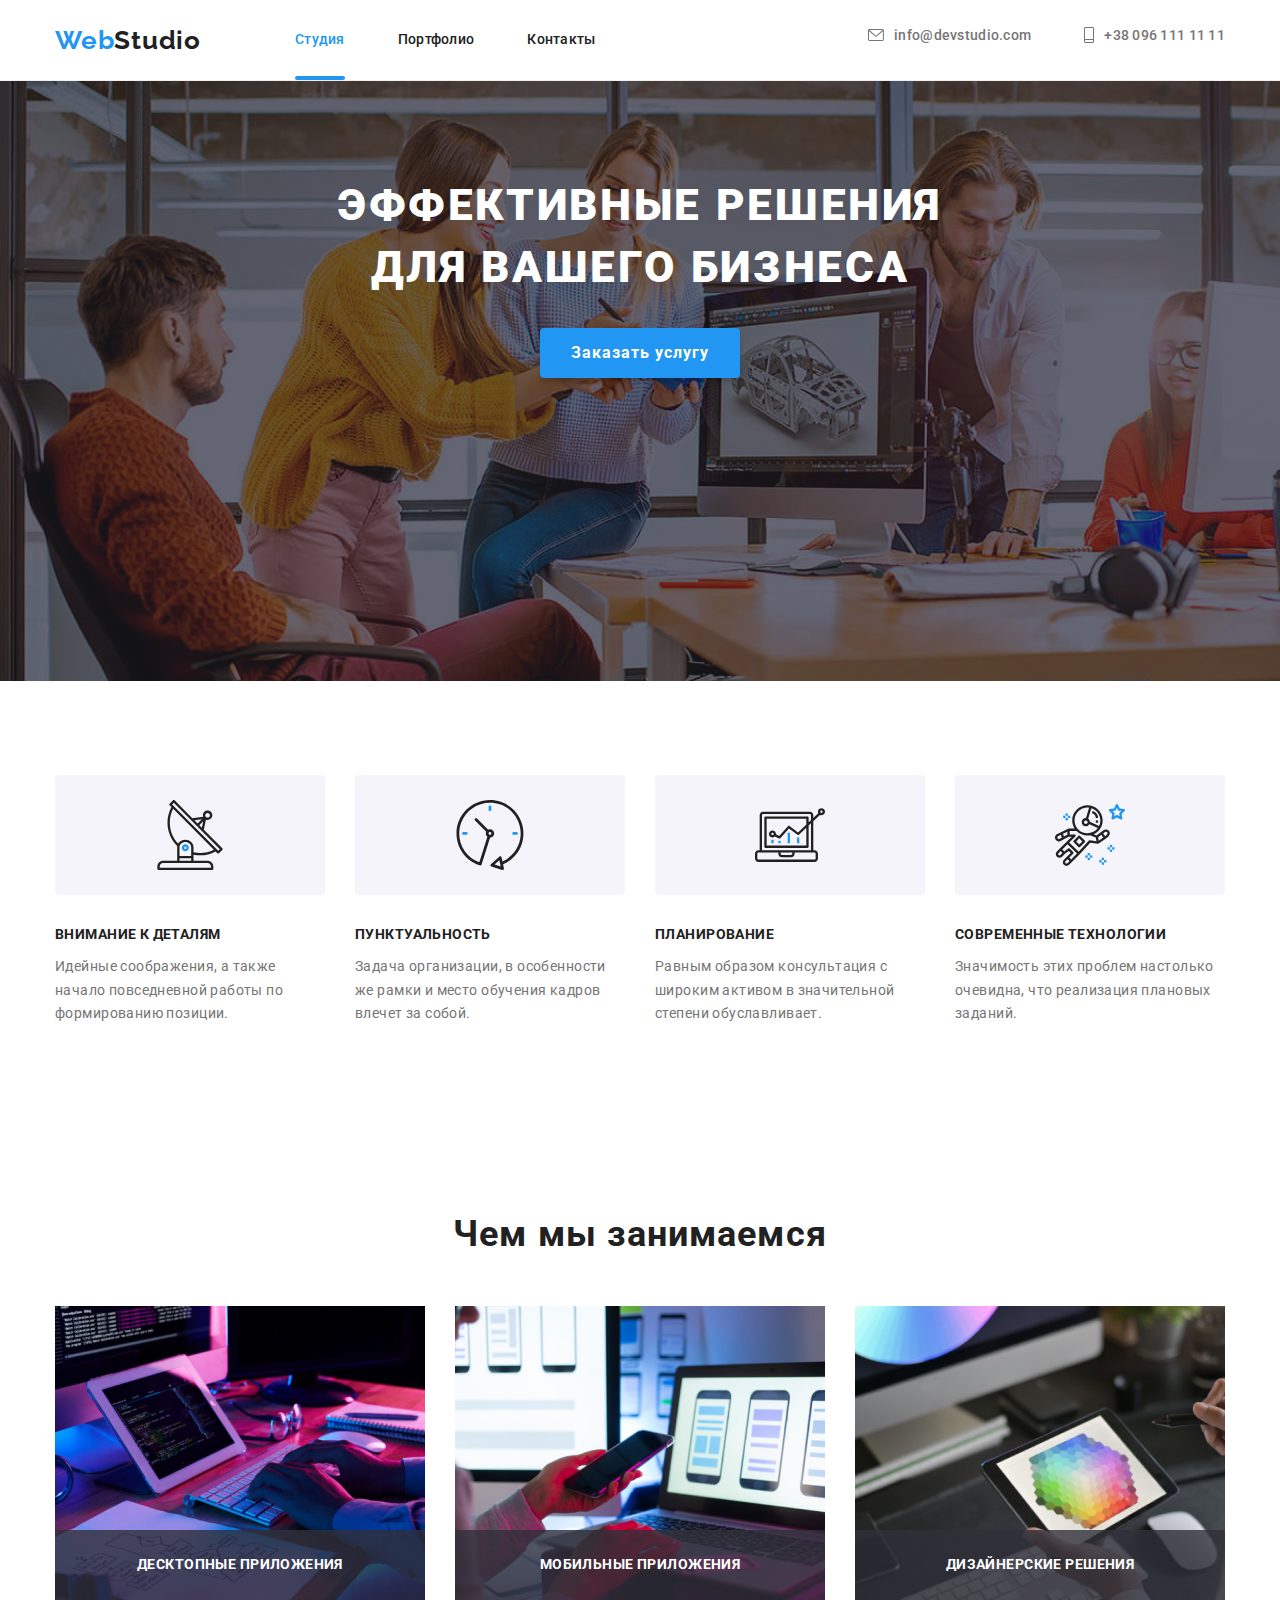
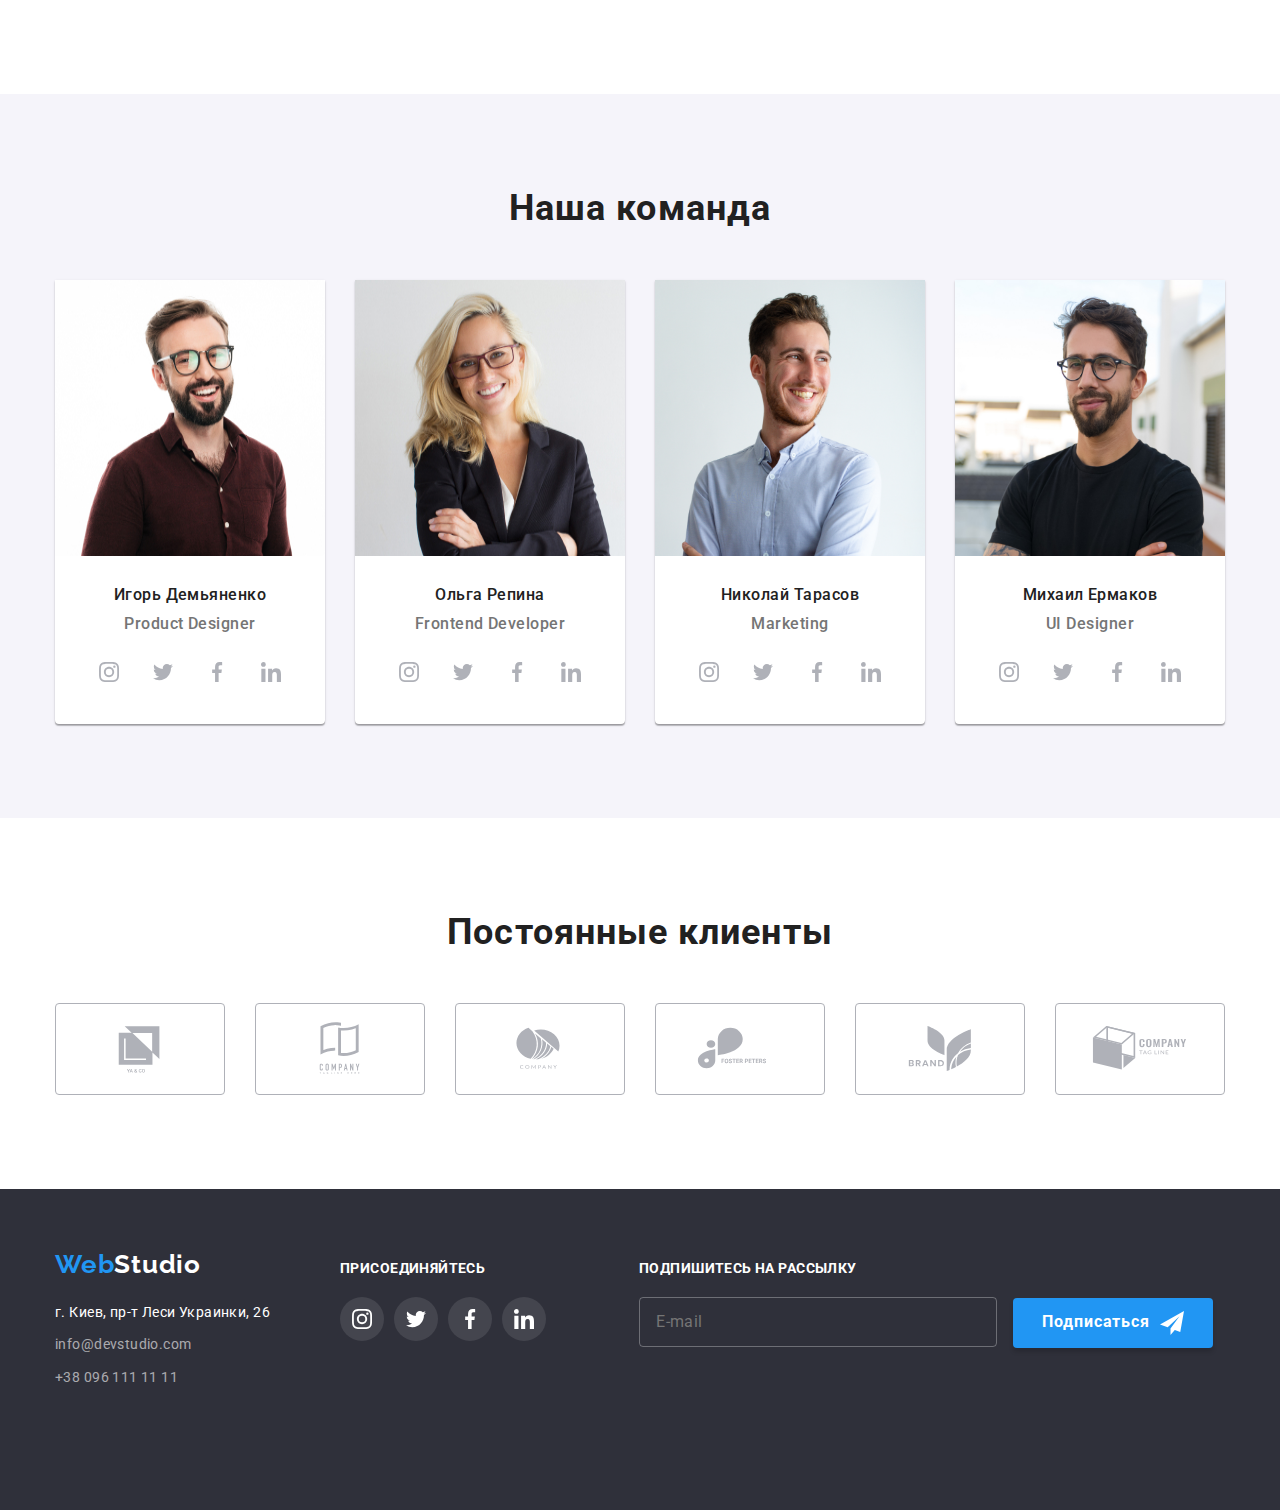
==== commit 8cd1f5ad: "ы" ====
--- a/index.html
+++ b/index.html
@@ -94,9 +94,7 @@
     <section class="hero hero-owerlay">
         <div class="container">
             <h1 class="hero__style">Эффективные решения для вашего бизнеса</h1>
-            <div class="hero__button">
-                <button data-modal-open class="button-main" type="button">Заказать услугу</button> 
-            </div>                     
+                <button data-modal-open class="button-main" type="button">Заказать услугу</button>                     
         </div>   
     </section>
     <section class="features__section">
--- a/css/main.min.css
+++ b/css/main.min.css
@@ -1,2 +1,2 @@
-body{font-family:"Roboto", sans-serif;background-color:#fff;color:#212121;font-style:normal;font-weight:400;font-size:16px;line-height:1;font-weight:400}ul,li{list-style:none;padding:0;margin:0}h1,h2,h3,h4,h5,h6,p{margin:0}a{text-decoration:none;color:inherit}address{font-style:normal}.container{width:100%;margin:0 auto;padding-left:15px;padding-right:15px}@media screen and (min-width: 480px){.container{width:480px}}@media screen and (min-width: 768px){.container{width:768px}}@media screen and (min-width: 1200px){.container{width:1200px}}section{padding-top:60px;padding-bottom:60px}@media screen and (min-width: 1200px){section{padding-top:94px;padding-bottom:94px}}textarea{resize:none}img{display:block;max-width:100%;height:auto}button{font-family:inherit;cursor:pointer;border:none}.navigation__headr-logo{font-family:"Raleway";font-style:normal;font-weight:bold;font-size:24px;line-height:1.19;letter-spacing:0.03em;color:#212121;text-decoration:none;display:flex;margin-right:94px}@media screen and (min-width: 1200px){.navigation__headr-logo{font-size:26px;line-height:1.19}}.navigation__headr-logo span{color:#2196f3}.navigation__headr-logo{cursor:pointer}.header-flex-container{display:flex;height:80px;align-items:center}@media screen and (min-width: 480px){.header-flex-container .container{width:480px}}.header{border-bottom:1px solid #EEEE}@media screen and (min-width: 480px) and (max-width: 767px){.header{position:fixed;top:0;left:0;width:100%;z-index:600;background-color:#fff}}@media screen and (min-width: 768px) and (max-width: 1199px){.header{display:flex;align-items:center;height:80px}}.navigation__link{font-size:14px;font-style:normal;font-weight:500;line-height:1.14;letter-spacing:0.02em;text-align:left;color:#212121;text-decoration:none;padding:32px 0}.navigation__link-contact{display:flex;align-items:center;font-family:"Roboto";font-style:normal;font-weight:500;font-size:12px;line-height:1.14;letter-spacing:0.02em;color:#757575;text-decoration:none;transition:color 250ms cubic-bezier(0.4, 0, 0.2, 1)}.navigation__link-contact:first-child{margin-bottom:10px}@media screen and (min-width: 1200px){.navigation__link-contact{font-size:14px;line-height:14.06px}}.navigation__link-contact:focus,.navigation__link-contact:hover{color:#2196f3}.navigation__list-contact{display:flex;margin-left:auto;align-items:center;justify-content:space-between;padding:0}.navigation__list{display:flex;align-items:center}@media screen and (min-width: 480px) and (max-width: 767px){.navigation__list{display:none;visibility:hidden;padding-top:0px}}.navigation__list-contact .navigation__item:not(:last-child){margin-right:53px}@media screen and (min-width: 768px) and (max-width: 1199px){.navigation__list-contact .navigation__item:not(:last-child){margin-right:0px}}.navigation__list .navigation__item:not(:last-child){margin-right:53px}.navigation__icon-mail{width:16px;height:12px;margin-right:10px}.navigation__icon-phone{height:16px;width:10px;margin-right:10px}.navigation__link{position:relative;display:inline-flex;align-items:center;padding-top:32px;padding-bottom:32px;transition:color 250ms cubic-bezier(0.4, 0, 0.2, 1)}.navigation__link::after{position:absolute;bottom:0;right:0;content:'';display:inline-flex;width:100%;height:4px;background-color:#2196f3;border-radius:2px;transform:scale(0);opacity:0;transition:transform 250ms cubic-bezier(0.4, 0, 0.2, 1),opacity 250ms cubic-bezier(0.4, 0, 0.2, 1)}.current:hover::after,.current:focus::after{transform:scale(1);opacity:1}.current::after,.navigation__link .current:hover::after,.navigation__link .current:focus::after{transform:scale(1);opacity:1}.current{color:#2196F3}.navigation__list-contact{display:flex;margin-left:auto;align-items:center;justify-content:space-between;padding:0}@media screen and (min-width: 480px) and (max-width: 767px){.navigation__list-contact{display:none;visibility:hidden;padding-top:0px}}@media screen and (min-width: 768px) and (max-width: 1199px){.navigation__list-contact{display:flex;flex-wrap:wrap;align-items:center;margin-left:84px}}.header__navigation{display:flex;align-items:center}.icon__menu{width:40px;height:40px;z-index:100}.header__bt-menu{display:block;margin-left:auto;background-color:transparent;outline:transparent;border:transparent}@media screen and (min-width: 480px) and (max-width: 767px){.header__bt-menu{display:flex;margin-right:0px}}@media screen and (min-width: 768px){.header__bt-menu{display:none;visibility:hidden}}.icon-open{opacity:0}.header__bt-menu--active .icon-open{opacity:1}.icon-close{opacity:1}.header__bt-menu--active .icon-close{opacity:0}@media screen and (max-width: 767px){.header__mobile{position:fixed;top:-100vh;right:0;width:100vw;height:100vh;padding:48px 40px;visibility:hidden;opacity:0;background-color:#fff;transition:250ms cubic-bezier(0.4, 0, 0.2, 1)}.header__mobile--active{visibility:visible;opacity:1;top:0}}.mob{display:flex;flex-direction:column}@media screen and (min-width: 768px){.mob{display:none}}.mob-nav__item:not(:last-child){margin-bottom:32px}.mob-nav__link{font-weight:500;font-size:40px;line-height:1.175;letter-spacing:0.02em;transition:color 250ms cubic-bezier(0.4, 0, 0.2, 1)}.mob-nav__link:hover,.mob-nav__link:focus{color:#2196f3}.mob-contacts{margin-top:auto;margin-bottom:64px}.mob-contacts__item:first-child{margin-bottom:32px;font-weight:500;font-size:34px;line-height:1.8;letter-spacing:0.02em;color:#2196f3}.mob-contacts__item:last-child{font-weight:500;font-size:24px;line-height:1.17;letter-spacing:0.02em;color:#757575}.mob-socials{display:flex}.mob-socials__item{padding:0 10px}.mob-socials__item:first-child{padding-left:0}.mob-socials__item:last-child{padding-right:0}.mob-socials__item:not(:last-child){border-right:1px solid rgba(33,33,33,0.2)}.mob-socials__link{font-weight:500;font-size:18px;line-height:1.22;letter-spacing:0.02em;color:#2196f3}.hero__button{display:flex;justify-content:center}.hero__style{max-width:696px;margin-left:auto;margin-right:auto;margin-bottom:30px;font-family:"Roboto";font-size:44px;font-style:normal;font-weight:900;line-height:1.4;letter-spacing:0.06em;text-align:center;text-transform:uppercase;color:#fff}.hero{max-width:1600px;margin:0 auto;padding:200px 0;height:600px;background-image:linear-gradient(rgba(196,196,196,0.4), rgba(47,48,58,0.4)),url(../images/im18.jpg);background-repeat:no-repeat;background-color:#2f303a}.hero-owerlay{max-width:1600px;height:600px;margin-left:auto;margin-right:auto;background-image:linear-gradient(to right, rgba(47,48,58,0.4), rgba(47,48,58,0.4)),url(../images/im18.jpg);background-size:cover}.button-main{display:block;margin:0 auto;width:200px;height:50px;align-items:center;justify-content:center;color:#fff;background:#2196f3;font-weight:700;font-size:16px;line-height:1.8;letter-spacing:0.06em;box-shadow:0px 4px 4px rgba(0,0,0,0.15);border-color:transparent;border-radius:4px;cursor:pointer}.features__section{padding:60px 0}@media screen and (min-width: 1200px){.features__section{padding:94px 0}}@media screen and (min-width: 768px){.features-list{display:flex;flex-wrap:wrap;gap:30px}}@media screen and (max-width: 768px){.features-item:not(:last-child){margin-bottom:30px}}@media screen and (min-width: 480px) and (max-width: 767px){.features-item{width:450px}}@media screen and (min-width: 768px){.features-item{max-width:354px}}@media screen and (min-width: 1200px){.features-item{max-width:270px}}.features-icon{display:inline-flex;justify-content:center;align-items:center;width:100%;height:120px;margin-bottom:30px;background-color:#f5f4fa;border-radius:4px}.features-icons{height:70px;width:70px}.features-text{font-weight:700;font-size:14px;line-height:1.4;letter-spacing:0.03em;text-transform:uppercase;margin-bottom:10px}@media screen and (max-width: 767px){.features-text{text-align:center}}.features-texts{font-size:14px;font-weight:400;line-height:1.71;letter-spacing:0.03em;color:#757575}@media screen and (max-width: 1199px){.container-main.section{display:none}}.work{padding:0;display:flex;justify-content:space-between}.work__list{display:flex;justify-content:center;gap:30px}.work__main{position:relative}.work__text{position:absolute;bottom:0;padding-top:27px;padding-bottom:27px;width:100%;font-weight:700;font-size:14px;line-height:1.14;text-align:center;letter-spacing:0.03em;text-transform:uppercase;color:#fff;background-color:rgba(47,48,58,0.8)}.work__style{margin-bottom:50px;font-weight:700;font-size:36px;line-height:1.16;text-align:center;letter-spacing:0.03em;color:#212121}.list-team{background-color:#f5f4fa;font-size:16px;font-weight:500;line-height:1.2;letter-spacing:0.03em}@media screen and (min-width: 768px){.team__item{display:flex;gap:30px;justify-content:space-between;flex-wrap:wrap}}.team__list{padding-bottom:24px;max-width:450px;box-shadow:0px 1px 3px rgba(0,0,0,0.12),0px 1px 1px rgba(0,0,0,0.14),0px 2px 1px rgba(0,0,0,0.2);border-radius:0px 0px 4px 4px;background-color:#fff}@media screen and (max-width: 767px){.team__list:not(:last-child){margin-bottom:30px}}@media screen and (min-width: 1200px){.team__list{padding-bottom:30px}}.team__photo{margin-bottom:30px}@media screen and (min-width: 480px){.team__photo{width:450px;height:460px}}@media screen and (min-width: 768px){.team__photo{width:354px;height:362px}}@media screen and (min-width: 1200px){.team__photo{width:270px;height:276px}}.teams__name{margin-bottom:10px;font-weight:500;font-size:16px;line-height:1.18;text-align:center;letter-spacing:0.03em}.teams__position{margin-bottom:16px;font-size:16px;line-height:1.18;text-align:center;letter-spacing:0.03em;color:#757575}.socials__list{display:flex;justify-content:center;gap:10px;align-items:baseline;margin-top:0px;padding:0px;list-style:none}.socials__link-team{display:inline-flex;justify-content:center;align-items:center;width:44px;height:44px;color:#afb1b8;background-color:#fff;border-radius:50%;transition:background-color 250ms cubic-bezier(0.4, 0, 0.2, 1),color 250ms cubic-bezier(0.4, 0, 0.2, 1)}.socials__link-team:hover,.socials__link-team:focus{background-color:#2196f3;color:#fff}.socials__icon{width:20px;height:20px}.company__list{display:flex;justify-content:center;gap:30px}@media screen and (max-width: 1199px){.company__list{display:flex;gap:30px;justify-content:center;flex-wrap:wrap}}.company__link{display:inline-flex;justify-content:center;align-items:center;width:170px;height:92px;color:#afb1b8;border:1px solid #afb1b8;border-radius:4px;transition:color 250ms cubic-bezier(0.4, 0, 0.2, 1),border-color 250ms cubic-bezier(0.4, 0, 0.2, 1)}.company__link:hover,.company__link:focus{border-color:#2196f3;color:#2196f3;transition:color 250ms cubic-bezier(0.4, 0, 0.2, 1)}.company__icon{max-width:106px;max-height:60px}.list-team-logo{font-weight:500;line-height:1.2;letter-spacing:0.03em;background-color:#fff}.modal{position:absolute;top:50%;left:50%;transform:translate(-50%, -50%);z-index:1000;height:581px;width:528px;padding:40px;background-color:#fff;border-radius:4px;transform:translate(-50%, -50%);transition:transform 250ms cubic-bezier(0.4, 0, 0.2, 1);cursor:pointer;overflow:hidden}@media screen and (min-width: 480px) and (max-width: 1199px){.modal{height:609px;width:450px;top:50%;left:50%;transform:translate(-50%, -50%);border-radius:4px;transition:transform 250ms cubic-bezier(0.4, 0, 0.2, 1)}}.modal-close{position:absolute;top:8px;right:8px;display:inline-flex;justify-content:center;align-items:center;width:30px;height:30px;border-radius:50%;background-color:transparent;border:1px solid rgba(0,0,0,0.1);transition:fill 250ms cubic-bezier(0.4, 0, 0.2, 1);cursor:pointer}.modal-close:hover,.modal-close:focus{fill:#2196f3}.icon-cls{width:18px;height:18px;transition:250ms cubic-bezier(0.4, 0, 0.2, 1)}.form__icon{position:absolute;top:50%;left:12px;width:18px;height:18px;transition:250ms cubic-bezier(0.4, 0, 0.2, 1)}.register{display:block}.register__form-opts{position:relative;display:flex;flex-direction:column;margin-bottom:10px}.register__form-word{width:100%;padding:10px 11px 10px 42px;border:1px solid rgba(33,33,33,0.2);border-radius:4px;transition:250ms cubic-bezier(0.4, 0, 0.2, 1)}.register__text{margin-bottom:4px;font-size:12px;line-height:1.17;letter-spacing:0.01em;color:#757575}.register__textarea{padding:12px 16px;height:120px;border:1px solid rgba(33,33,33,0.2);box-sizing:border-box;border-radius:4px;resize:none}.register__link{color:#2196f3;text-decoration:underline}.register__form-word,.register__textarea{border:1px solid rgba(33,33,33,0.2);border-radius:4px;transform:border-color 250ms cubic-bezier(0.4, 0, 0.2, 1)}.register__form-word:hover,.register__form-word:focus,.register__textarea:hover,.register__textarea:focus{outline:none;border-color:#2196f3}.register__form-word:hover ~ .form__icon,.register__form-word:focus ~ .form__icon,.register__textarea:hover ~ .form__icon,.register__textarea:focus ~ .form__icon{color:#2196f3}.register__textarea{border:1px solid rgba(33,33,33,0.2);border-radius:4px;transform:border-color 250ms cubic-bezier(0.4, 0, 0.2, 1)}.register__textarea:hover,.register__textarea:focus{outline:none;border-color:#2196f3}.register__textarea:hover ~ .form__icon,.register__textarea:focus ~ .form__icon{color:#2196f3}.form__field-checkbox{display:flex;justify-content:center;align-items:center;margin-bottom:30px}.form__input-checkbox{appearance:none}.form__checkbox-icon{display:inline-flex;width:16px;height:15px;border:2px solid #212121;border-radius:2px}.register__link{color:#2196f3;text-decoration:underline}.form__label-checkbox{margin-left:8px;font-size:14px;line-height:1.71;letter-spacing:0.03em;color:#757575}.form__btn .button-main{padding:10px 52px}.form__input-checkbox:checked+.form__checkbox-icon{background-color:#2196f3;background-image:url("data:image/svg+xml;charset=utf8,%3Csvg width='16' height='15' fill='none' xmlns='http://www.w3.org/2000/svg'%3E%3Cpath d='m3.957 7.752-.069-.066-.069.065-.888.842-.076.072.076.073 3.496 3.334.069.066.069-.066 7.504-7.158.076-.073-.076-.072-.882-.841-.069-.066-.069.066-6.553 6.246-2.539-2.422Z' fill='%23fff' stroke='%23fff' stroke-width='.2'/%3E%3C/svg%3E");background-position:center;background-origin:border-box;border-color:#2196f3}.is-hidden{opacity:0;visibility:hidden;pointer-events:none}.modal__register-text{font-size:20px;font-weight:700;line-height:23px;letter-spacing:0.03em;text-align:center;margin-bottom:12px}.struducture{padding-top:94px;padding-bottom:94px}.button__control{display:flex;justify-content:center;margin-bottom:50px}@media screen and (min-width: 480px) and (max-width: 768px){.button__control{display:flex;flex-wrap:wrap;justify-content:flex-start;flex-wrap:wrap;gap:15px 8px;margin-bottom:40px}}@media screen and (min-width: 768px) and (max-width: 1199px){.button__control{display:flex;flex-wrap:wrap;gap:15px 8px;justify-content:center}}.button__list:not(:last-child){margin-right:8px}.button__list{transition:color 250ms cubic-bezier(0.4, 0, 0.2, 1)}.button__list:focus,.button__list:hover{color:#2196f3}.button__item{padding:6px 22px;font-weight:500;font-size:16px;line-height:1.6;text-align:center;letter-spacing:0.03em;color:#212121;background-color:#f5f4fa;border:none;border-radius:4px;cursor:pointer;transition:color 250ms cubic-bezier(0.4, 0, 0.2, 1),background-color 250ms cubic-bezier(0.4, 0, 0.2, 1),box-shadow 250ms cubic-bezier(0.4, 0, 0.2, 1);box-shadow:0px 3px 1px rgba(0,0,0,0.1),0px 1px 2px rgba(0,0,0,0.08),0px 2px 2px rgba(0,0,0,0.12)}.button__item:hover,.button__item:focus{color:#fff;background-color:#2196f3}.project{display:flex;flex-basis:calc(100% / 9);flex-wrap:wrap;padding:0;list-style:none;justify-content:space-between;text-align:left;cursor:pointer;gap:30px}@media screen and (min-width: 480px) and (max-width: 768px){.project{display:flex}}@media screen and (min-width: 768px) and (max-width: 1199px){.project{display:flex;gap:30px;justify-content:space-between;flex-wrap:wrap}}.project__example-text{line-height:1.9;letter-spacing:0.03em;color:#757575}.project__link{display:inline-block;transition:box-shadow 250ms cubic-bezier(0.4, 0, 0.2, 1)}.project__link:hover,.project__link:focus{box-shadow:0px 1px 1px rgba(0,0,0,0.12),0px 4px 4px rgba(0,0,0,0.06),1px 4px 6px rgba(0,0,0,0.16)}.project__text-name{font-weight:bold;font-size:18px;line-height:2;letter-spacing:0.06em;color:#212121}.project__text-img{padding:20px 24px;border:1px solid #eee;border-radius:0px 0px 4px 4px}.project__list{max-width:370px}@media screen and (min-width: 768px) and (max-width: 1199px){.project__list{max-width:354px}}.project__photo{position:relative;overflow:hidden}.project__texts{position:absolute;max-height:294px;display:flex;align-items:center;padding:63px 24px;background-color:#2196f3;transition:transform 250ms cubic-bezier(0.4, 0, 0.2, 1)}.project__link:hover .project__texts{transform:translateY(-100%)}.project__text{font-size:18px;line-height:1.56;letter-spacing:0.03em;color:#fff}.footer{display:flex;align-items:baseline;background-color:#2f303a}@media screen and (min-width: 480px) and (max-width: 767px){.footer{display:flex;align-items:center;background-color:#2f303a;flex-direction:column;align-content:space-around}}@media screen and (min-width: 768px) and (max-width: 1199px){.footer{display:flex;flex-wrap:wrap;justify-content:space-evenly;align-items:baseline;-webkit-box-pack:center;-webkit-box-align:baseline;text-align:center}}@media screen and (min-width: 480px) and (max-width: 767px){.footer__contact-list{display:flex;justify-content:center}}@media screen and (min-width: 768px) and (max-width: 1199px){.footer__contact-list{display:flex;flex-wrap:wrap}}.footer__flex-item:not(:last-child){margin-bottom:60px}@media screen and (min-width: 480px) and (max-width: 767px){.socials__item{display:flex;justify-content:center}}@media screen and (min-width: 768px) and (max-width: 1199px){.socials__item{display:flex;flex-wrap:wrap}}footer{background-color:#2f303a;padding-top:60px;padding-bottom:60px}.footer__contact{font-size:14px;line-height:1.7;letter-spacing:0.03em;text-align:left;color:rgba(255,255,255,0.6);transition:color 250ms cubic-bezier(0.4, 0, 0.2, 1)}.footer__contact:hover,.footer__contact:focus{color:#2196f3}.footer__flex-item .socials__link:hover,.footer__flex-item .socials__link:focus{background-color:#2196f3}@media screen and (min-width: 1200px){.footer__flex-item:nth-child(1){margin-right:70px}.footer__flex-item:nth-child(2){margin-right:93px}}.socials__link{display:inline-flex;justify-content:center;align-items:center;width:44px;height:44px;color:#fff;background-color:#fff;border-radius:50%;transition:background-color 250ms cubic-bezier(0.4, 0, 0.2, 1),color 250ms cubic-bezier(0.4, 0, 0.2, 1)}@media screen and (min-width: 480px) and (max-width: 767px){.socials__link{display:flex;justify-content:center}}.footer__flex-item .socials__link:hover,.footer__flex-item .socials__link:focus{background-color:#2196F3}.footer__contact-list:not(:last-child){margin-bottom:9px}.footer__logo{display:inline-block;margin-bottom:20px;font-family:"Raleway";font-style:normal;font-weight:bold;font-size:26px;line-height:1.19;letter-spacing:0.03em;color:#fff;text-decoration:none}@media screen and (min-width: 480px) and (max-width: 767px){.footer__logo{display:flex;justify-content:center}}.footer__logo span,.footer__logo .navigation__headr-logo span{color:#2196f3}.footer__contact{font-size:14px;line-height:1.7;letter-spacing:0.03em;text-align:left;color:rgba(255,255,255,0.6);transition:color 250ms cubic-bezier(0.4, 0, 0.2, 1)}.footer__contact:hover,.footer__contact:focus{color:#2196f3}.footer__contact-headr{padding:32px 0}.footer__text{margin-bottom:20px;font-weight:700;font-size:14px;line-height:1.14;letter-spacing:0.03em;text-transform:uppercase;color:#fff}@media screen and (min-width: 480px) and (max-width: 767px){.footer__text{display:flex;justify-content:center}}@media screen and (min-width: 768px) and (max-width: 1199px){.footer__text{text-align:center}}.footer__input-email{padding:14px 16px;margin-right:12px;width:358px;font-size:16px;line-height:1.25;letter-spacing:0.03em;color:#fff;background-color:transparent;border:1px solid rgba(255,255,255,0.3);border-radius:4px;transition:border-color 250ms cubic-bezier(0.4, 0, 0.2, 1)}@media screen and (max-width: 1199px){.footer__input-email{margin-bottom:20px}.footer__input-email{width:450px;margin-right:0px}}.footer__input-email:hover{border-color:#2196f3}.footer__input-email:focus{border-color:#2196f3;outline:none}.footer__btn-s{display:inline-flex;margin:0 auto;width:200px;height:50px;align-items:center;justify-content:center;color:#fff;background:#2196f3;font-weight:700;font-size:16px;line-height:1.8;letter-spacing:0.06em;box-shadow:0px 4px 4px rgba(0,0,0,0.15);border-color:transparent;border-radius:4px;cursor:pointer}@media screen and (min-width: 480px) and (max-width: 767px){.footer__btn-s{display:flex;justify-content:center}}@media screen and (min-width: 768px) and (max-width: 1199px){.footer__btn-s{display:flex}}.footer__btn-s::after{content:'';width:24px;height:24px;margin-left:10px;background-image:url("data:image/svg+xml;charset=utf8,%3Csvg width='24' height='24' fill='none' xmlns='http://www.w3.org/2000/svg'%3E%3Cpath d='M24 0 0 13.5l7.67 2.84L19.5 5.25l-8.998 12.14.007.002-.009-.002V24l4.301-5.018L20.251 21 24 0Z' fill='%23fff'/%3E%3C/svg%3E")}.footer__map{font-style:normal;font-weight:400;font-size:14px;line-height:24px;letter-spacing:0.03em;color:#fff}.socials__icon{width:20px;height:20px}.footer__flex-item .socials__link{background-color:rgba(255,255,255,0.1)}@media screen and (min-width: 768px) and (max-width: 1199px){.footer__item{text-align:center}}
+body{font-family:"Roboto", sans-serif;background-color:#fff;color:#212121;font-style:normal;font-weight:400;font-size:16px;line-height:1;font-weight:400}ul,li{list-style:none;padding:0;margin:0}h1,h2,h3,h4,h5,h6,p{margin:0}a{text-decoration:none;color:inherit}address{font-style:normal}.container{width:100%;margin:0 auto;padding-left:15px;padding-right:15px}@media screen and (min-width: 480px){.container{width:480px}}@media screen and (min-width: 768px){.container{width:768px}}@media screen and (min-width: 1200px){.container{width:1200px}}section{padding-top:60px;padding-bottom:60px}@media screen and (min-width: 1200px){section{padding-top:94px;padding-bottom:94px}}textarea{resize:none}img{display:block;max-width:100%;height:auto}button{font-family:inherit;cursor:pointer;border:none}.navigation__headr-logo{font-family:"Raleway";font-style:normal;font-weight:bold;font-size:24px;line-height:1.19;letter-spacing:0.03em;color:#212121;text-decoration:none;display:-webkit-box;display:-ms-flexbox;display:flex;margin-right:94px}@media screen and (min-width: 1200px){.navigation__headr-logo{font-size:26px;line-height:1.19}}.navigation__headr-logo span{color:#2196f3}.navigation__headr-logo{cursor:pointer}.header-flex-container{display:-webkit-box;display:-ms-flexbox;display:flex;height:80px;-webkit-box-align:center;-ms-flex-align:center;align-items:center}@media screen and (min-width: 480px){.header-flex-container .container{width:480px}}.header{border-bottom:1px solid #EEEE}@media screen and (min-width: 480px) and (max-width: 767px){.header{position:fixed;top:0;left:0;width:100%;z-index:600;background-color:#fff}}@media screen and (min-width: 768px) and (max-width: 1199px){.header{display:-webkit-box;display:-ms-flexbox;display:flex;-webkit-box-align:center;-ms-flex-align:center;align-items:center;height:80px}}.navigation__link{font-size:14px;font-style:normal;font-weight:500;line-height:1.14;letter-spacing:0.02em;text-align:left;color:#212121;text-decoration:none;padding:32px 0}.navigation__link-contact{display:-webkit-box;display:-ms-flexbox;display:flex;-webkit-box-align:center;-ms-flex-align:center;align-items:center;font-family:"Roboto";font-style:normal;font-weight:500;font-size:12px;line-height:1.14;letter-spacing:0.02em;color:#757575;text-decoration:none;-webkit-transition:color 250ms cubic-bezier(0.4, 0, 0.2, 1);transition:color 250ms cubic-bezier(0.4, 0, 0.2, 1)}.navigation__link-contact:first-child{margin-bottom:10px}@media screen and (min-width: 1200px){.navigation__link-contact{font-size:14px;line-height:14.06px}}.navigation__link-contact:focus,.navigation__link-contact:hover{color:#2196f3}.navigation__list-contact{display:-webkit-box;display:-ms-flexbox;display:flex;margin-left:auto;-webkit-box-align:center;-ms-flex-align:center;align-items:center;-webkit-box-pack:justify;-ms-flex-pack:justify;justify-content:space-between;padding:0}.navigation__list{display:-webkit-box;display:-ms-flexbox;display:flex;-webkit-box-align:center;-ms-flex-align:center;align-items:center}@media screen and (min-width: 480px) and (max-width: 767px){.navigation__list{display:none;visibility:hidden;padding-top:0px}}.navigation__list-contact .navigation__item:not(:last-child){margin-right:53px}@media screen and (min-width: 768px) and (max-width: 1199px){.navigation__list-contact .navigation__item:not(:last-child){margin-right:0px}}.navigation__list .navigation__item:not(:last-child){margin-right:53px}.navigation__icon-mail{width:16px;height:12px;margin-right:10px}.navigation__icon-phone{height:16px;width:10px;margin-right:10px}.navigation__link{position:relative;display:-webkit-inline-box;display:-ms-inline-flexbox;display:inline-flex;-webkit-box-align:center;-ms-flex-align:center;align-items:center;padding-top:32px;padding-bottom:32px;-webkit-transition:color 250ms cubic-bezier(0.4, 0, 0.2, 1);transition:color 250ms cubic-bezier(0.4, 0, 0.2, 1)}.navigation__link::after{position:absolute;bottom:0;right:0;content:'';display:-webkit-inline-box;display:-ms-inline-flexbox;display:inline-flex;width:100%;height:4px;background-color:#2196f3;border-radius:2px;-webkit-transform:scale(0);transform:scale(0);opacity:0;-webkit-transition:opacity 250ms cubic-bezier(0.4, 0, 0.2, 1),-webkit-transform 250ms cubic-bezier(0.4, 0, 0.2, 1);transition:opacity 250ms cubic-bezier(0.4, 0, 0.2, 1),-webkit-transform 250ms cubic-bezier(0.4, 0, 0.2, 1);transition:transform 250ms cubic-bezier(0.4, 0, 0.2, 1),opacity 250ms cubic-bezier(0.4, 0, 0.2, 1);transition:transform 250ms cubic-bezier(0.4, 0, 0.2, 1),opacity 250ms cubic-bezier(0.4, 0, 0.2, 1),-webkit-transform 250ms cubic-bezier(0.4, 0, 0.2, 1)}.current:hover::after,.current:focus::after{-webkit-transform:scale(1);transform:scale(1);opacity:1}.current::after,.navigation__link .current:hover::after,.navigation__link .current:focus::after{-webkit-transform:scale(1);transform:scale(1);opacity:1}.current{color:#2196F3}.navigation__list-contact{display:-webkit-box;display:-ms-flexbox;display:flex;margin-left:auto;-webkit-box-align:center;-ms-flex-align:center;align-items:center;-webkit-box-pack:justify;-ms-flex-pack:justify;justify-content:space-between;padding:0}@media screen and (min-width: 480px) and (max-width: 767px){.navigation__list-contact{display:none;visibility:hidden;padding-top:0px}}@media screen and (min-width: 768px) and (max-width: 1199px){.navigation__list-contact{display:-webkit-box;display:-ms-flexbox;display:flex;-ms-flex-wrap:wrap;flex-wrap:wrap;-webkit-box-align:center;-ms-flex-align:center;align-items:center;margin-left:84px}}.header__navigation{display:-webkit-box;display:-ms-flexbox;display:flex;-webkit-box-align:center;-ms-flex-align:center;align-items:center}.icon__menu{width:40px;height:40px;z-index:100}.header__bt-menu{display:block;margin-left:auto;background-color:transparent;outline:transparent;border:transparent}@media screen and (min-width: 480px) and (max-width: 767px){.header__bt-menu{display:-webkit-box;display:-ms-flexbox;display:flex;margin-right:0px}}@media screen and (min-width: 768px){.header__bt-menu{display:none;visibility:hidden}}.icon-open{opacity:0}.header__bt-menu--active .icon-open{opacity:1}.icon-close{opacity:1}.header__bt-menu--active .icon-close{opacity:0}@media screen and (max-width: 767px){.header__mobile{position:fixed;top:-100vh;right:0;width:100vw;height:100vh;padding:48px 40px;visibility:hidden;opacity:0;background-color:#fff;-webkit-transition:250ms cubic-bezier(0.4, 0, 0.2, 1);transition:250ms cubic-bezier(0.4, 0, 0.2, 1)}.header__mobile--active{visibility:visible;opacity:1;top:0}}.mob{display:-webkit-box;display:-ms-flexbox;display:flex;-webkit-box-orient:vertical;-webkit-box-direction:normal;-ms-flex-direction:column;flex-direction:column}@media screen and (min-width: 768px){.mob{display:none}}.mob-nav__item:not(:last-child){margin-bottom:32px}.mob-nav__link{font-weight:500;font-size:40px;line-height:1.175;letter-spacing:0.02em;-webkit-transition:color 250ms cubic-bezier(0.4, 0, 0.2, 1);transition:color 250ms cubic-bezier(0.4, 0, 0.2, 1)}.mob-nav__link:hover,.mob-nav__link:focus{color:#2196f3}.mob-contacts{margin-top:auto;margin-bottom:64px}.mob-contacts__item:first-child{margin-bottom:32px;font-weight:500;font-size:34px;line-height:1.8;letter-spacing:0.02em;color:#2196f3}.mob-contacts__item:last-child{font-weight:500;font-size:24px;line-height:1.17;letter-spacing:0.02em;color:#757575}.mob-socials{display:-webkit-box;display:-ms-flexbox;display:flex}.mob-socials__item{padding:0 10px}.mob-socials__item:first-child{padding-left:0}.mob-socials__item:last-child{padding-right:0}.mob-socials__item:not(:last-child){border-right:1px solid rgba(33,33,33,0.2)}.mob-socials__link{font-weight:500;font-size:18px;line-height:1.22;letter-spacing:0.02em;color:#2196f3}.hero__button{display:-webkit-box;display:-ms-flexbox;display:flex;-webkit-box-pack:center;-ms-flex-pack:center;justify-content:center}.hero-owerlay{background-image:-webkit-gradient(linear, left top, right top, from(rgba(47,48,58,0.4)), to(rgba(47,48,58,0.4))),image-set(url("../images/hero/hero-bg-480.jpg") 1x, url("../images/hero/hero-bg-480@2x.jpg") 2x);background-image:linear-gradient(to right, rgba(47,48,58,0.4), rgba(47,48,58,0.4)),-webkit-image-set(url("../images/hero/hero-bg-480.jpg") 1x, url("../images/hero/hero-bg-480@2x.jpg") 2x);background-image:linear-gradient(to right, rgba(47,48,58,0.4), rgba(47,48,58,0.4)),image-set(url("../images/hero/hero-bg-480.jpg") 1x, url("../images/hero/hero-bg-480@2x.jpg") 2x);background-size:cover}@media screen and (min-width: 768px){.hero-owerlay{background-image:-webkit-gradient(linear, left top, right top, from(rgba(47,48,58,0.4)), to(rgba(47,48,58,0.4))),image-set(url("../images/hero/hero-bg-768.jpg") 1x, url("/images/hero/hero-bg-768@2x.jpg") 2x);background-image:linear-gradient(to right, rgba(47,48,58,0.4), rgba(47,48,58,0.4)),-webkit-image-set(url("../images/hero/hero-bg-768.jpg") 1x, url("/images/hero/hero-bg-768@2x.jpg") 2x);background-image:linear-gradient(to right, rgba(47,48,58,0.4), rgba(47,48,58,0.4)),image-set(url("../images/hero/hero-bg-768.jpg") 1x, url("/images/hero/hero-bg-768@2x.jpg") 2x)}}@media screen and (min-width: 1200px){.hero-owerlay{max-width:1600px;height:600px;background-image:-webkit-gradient(linear, left top, right top, from(rgba(47,48,58,0.4)), to(rgba(47,48,58,0.4))),image-set(url("../images/hero/hero-bg-1200.jpg") 1x, url("../images/hero/hero-bg-1200@2x.jpg") 2x);background-image:linear-gradient(to right, rgba(47,48,58,0.4), rgba(47,48,58,0.4)),-webkit-image-set(url("../images/hero/hero-bg-1200.jpg") 1x, url("../images/hero/hero-bg-1200@2x.jpg") 2x);background-image:linear-gradient(to right, rgba(47,48,58,0.4), rgba(47,48,58,0.4)),image-set(url("../images/hero/hero-bg-1200.jpg") 1x, url("../images/hero/hero-bg-1200@2x.jpg") 2x)}}.hero .hero__style{margin-right:auto;margin-bottom:30px;margin-left:auto;max-width:350px;font-weight:900;font-size:26px;line-height:1.61;letter-spacing:0.06em;text-transform:uppercase;color:#fff;text-align:center}@media screen and (min-width: 1200px){.hero .hero__style{max-width:696px;margin-left:auto;margin-right:auto;margin-bottom:30px;font-size:44px;font-weight:900;line-height:1.4;letter-spacing:0.06em;color:#fff}}.hero .button-main{display:block;margin:0 auto;width:200px;height:50px;-webkit-box-align:center;-ms-flex-align:center;align-items:center;-webkit-box-pack:center;-ms-flex-pack:center;justify-content:center;color:#fff;background:#2196f3;font-weight:700;font-size:16px;line-height:1.8;letter-spacing:0.06em;-webkit-box-shadow:0px 4px 4px rgba(0,0,0,0.15);box-shadow:0px 4px 4px rgba(0,0,0,0.15);border-color:transparent;border-radius:4px;cursor:pointer}.features__section{padding:60px 0}@media screen and (min-width: 1200px){.features__section{padding:94px 0}}@media screen and (min-width: 768px){.features-list{display:-webkit-box;display:-ms-flexbox;display:flex;-ms-flex-wrap:wrap;flex-wrap:wrap;gap:30px}}@media screen and (max-width: 768px){.features-item:not(:last-child){margin-bottom:30px}}@media screen and (min-width: 480px) and (max-width: 767px){.features-item{width:450px}}@media screen and (min-width: 768px){.features-item{max-width:354px}}@media screen and (min-width: 1200px){.features-item{max-width:270px}}.features-icon{display:-webkit-inline-box;display:-ms-inline-flexbox;display:inline-flex;-webkit-box-pack:center;-ms-flex-pack:center;justify-content:center;-webkit-box-align:center;-ms-flex-align:center;align-items:center;width:100%;height:120px;margin-bottom:30px;background-color:#f5f4fa;border-radius:4px}.features-icons{height:70px;width:70px}.features-text{font-weight:700;font-size:14px;line-height:1.4;letter-spacing:0.03em;text-transform:uppercase;margin-bottom:10px}@media screen and (max-width: 767px){.features-text{text-align:center}}.features-texts{font-size:14px;font-weight:400;line-height:1.71;letter-spacing:0.03em;color:#757575}@media screen and (max-width: 1199px){.container-main.section{display:none}}.work{padding:0;display:-webkit-box;display:-ms-flexbox;display:flex;-webkit-box-pack:justify;-ms-flex-pack:justify;justify-content:space-between}.work__list{display:-webkit-box;display:-ms-flexbox;display:flex;-webkit-box-pack:center;-ms-flex-pack:center;justify-content:center;gap:30px}.work__main{position:relative}.work__text{position:absolute;bottom:0;padding-top:27px;padding-bottom:27px;width:100%;font-weight:700;font-size:14px;line-height:1.14;text-align:center;letter-spacing:0.03em;text-transform:uppercase;color:#fff;background-color:rgba(47,48,58,0.8)}.work__style{margin-bottom:50px;font-weight:700;font-size:36px;line-height:1.16;text-align:center;letter-spacing:0.03em;color:#212121}.list-team{background-color:#f5f4fa;font-size:16px;font-weight:500;line-height:1.2;letter-spacing:0.03em}@media screen and (min-width: 768px){.team__item{display:-webkit-box;display:-ms-flexbox;display:flex;gap:30px;-webkit-box-pack:justify;-ms-flex-pack:justify;justify-content:space-between;-ms-flex-wrap:wrap;flex-wrap:wrap}}.team__list{padding-bottom:24px;max-width:450px;-webkit-box-shadow:0px 1px 3px rgba(0,0,0,0.12),0px 1px 1px rgba(0,0,0,0.14),0px 2px 1px rgba(0,0,0,0.2);box-shadow:0px 1px 3px rgba(0,0,0,0.12),0px 1px 1px rgba(0,0,0,0.14),0px 2px 1px rgba(0,0,0,0.2);border-radius:0px 0px 4px 4px;background-color:#fff}@media screen and (max-width: 767px){.team__list:not(:last-child){margin-bottom:30px}}@media screen and (min-width: 1200px){.team__list{padding-bottom:30px}}.team__photo{margin-bottom:30px}@media screen and (min-width: 480px){.team__photo{width:450px;height:460px}}@media screen and (min-width: 768px){.team__photo{width:354px;height:362px}}@media screen and (min-width: 1200px){.team__photo{width:270px;height:276px}}.teams__name{margin-bottom:10px;font-weight:500;font-size:16px;line-height:1.18;text-align:center;letter-spacing:0.03em}.teams__position{margin-bottom:16px;font-size:16px;line-height:1.18;text-align:center;letter-spacing:0.03em;color:#757575}.socials__list{display:-webkit-box;display:-ms-flexbox;display:flex;-webkit-box-pack:center;-ms-flex-pack:center;justify-content:center;gap:10px;-webkit-box-align:baseline;-ms-flex-align:baseline;align-items:baseline;margin-top:0px;padding:0px;list-style:none}.socials__link-team{display:-webkit-inline-box;display:-ms-inline-flexbox;display:inline-flex;-webkit-box-pack:center;-ms-flex-pack:center;justify-content:center;-webkit-box-align:center;-ms-flex-align:center;align-items:center;width:44px;height:44px;color:#afb1b8;background-color:#fff;border-radius:50%;-webkit-transition:background-color 250ms cubic-bezier(0.4, 0, 0.2, 1),color 250ms cubic-bezier(0.4, 0, 0.2, 1);transition:background-color 250ms cubic-bezier(0.4, 0, 0.2, 1),color 250ms cubic-bezier(0.4, 0, 0.2, 1)}.socials__link-team:hover,.socials__link-team:focus{background-color:#2196f3;color:#fff}.socials__icon{width:20px;height:20px}.company__list{display:-webkit-box;display:-ms-flexbox;display:flex;-webkit-box-pack:center;-ms-flex-pack:center;justify-content:center;gap:30px}@media screen and (max-width: 1199px){.company__list{display:-webkit-box;display:-ms-flexbox;display:flex;gap:30px;-webkit-box-pack:center;-ms-flex-pack:center;justify-content:center;-ms-flex-wrap:wrap;flex-wrap:wrap}}.company__link{display:-webkit-inline-box;display:-ms-inline-flexbox;display:inline-flex;-webkit-box-pack:center;-ms-flex-pack:center;justify-content:center;-webkit-box-align:center;-ms-flex-align:center;align-items:center;width:170px;height:92px;color:#afb1b8;border:1px solid #afb1b8;border-radius:4px;-webkit-transition:color 250ms cubic-bezier(0.4, 0, 0.2, 1),border-color 250ms cubic-bezier(0.4, 0, 0.2, 1);transition:color 250ms cubic-bezier(0.4, 0, 0.2, 1),border-color 250ms cubic-bezier(0.4, 0, 0.2, 1)}.company__link:hover,.company__link:focus{border-color:#2196f3;color:#2196f3;-webkit-transition:color 250ms cubic-bezier(0.4, 0, 0.2, 1);transition:color 250ms cubic-bezier(0.4, 0, 0.2, 1)}.company__icon{max-width:106px;max-height:60px}.list-team-logo{font-weight:500;line-height:1.2;letter-spacing:0.03em;background-color:#fff}.modal{position:absolute;top:50%;left:50%;-webkit-transform:translate(-50%, -50%);transform:translate(-50%, -50%);z-index:1000;height:581px;width:528px;padding:40px;background-color:#fff;border-radius:4px;transform:translate(-50%, -50%);-webkit-transition:-webkit-transform 250ms cubic-bezier(0.4, 0, 0.2, 1);transition:-webkit-transform 250ms cubic-bezier(0.4, 0, 0.2, 1);transition:transform 250ms cubic-bezier(0.4, 0, 0.2, 1);transition:transform 250ms cubic-bezier(0.4, 0, 0.2, 1), -webkit-transform 250ms cubic-bezier(0.4, 0, 0.2, 1);cursor:pointer;overflow:hidden}@media screen and (min-width: 480px) and (max-width: 1199px){.modal{height:609px;width:450px;top:50%;left:50%;-webkit-transform:translate(-50%, -50%);transform:translate(-50%, -50%);border-radius:4px;-webkit-transition:-webkit-transform 250ms cubic-bezier(0.4, 0, 0.2, 1);transition:-webkit-transform 250ms cubic-bezier(0.4, 0, 0.2, 1);transition:transform 250ms cubic-bezier(0.4, 0, 0.2, 1);transition:transform 250ms cubic-bezier(0.4, 0, 0.2, 1), -webkit-transform 250ms cubic-bezier(0.4, 0, 0.2, 1)}}.modal-close{position:absolute;top:8px;right:8px;display:-webkit-inline-box;display:-ms-inline-flexbox;display:inline-flex;-webkit-box-pack:center;-ms-flex-pack:center;justify-content:center;-webkit-box-align:center;-ms-flex-align:center;align-items:center;width:30px;height:30px;border-radius:50%;background-color:transparent;border:1px solid rgba(0,0,0,0.1);-webkit-transition:fill 250ms cubic-bezier(0.4, 0, 0.2, 1);transition:fill 250ms cubic-bezier(0.4, 0, 0.2, 1);cursor:pointer}.modal-close:hover,.modal-close:focus{fill:#2196f3}.icon-cls{width:18px;height:18px;-webkit-transition:250ms cubic-bezier(0.4, 0, 0.2, 1);transition:250ms cubic-bezier(0.4, 0, 0.2, 1)}.form__icon{position:absolute;top:50%;left:12px;width:18px;height:18px;-webkit-transition:250ms cubic-bezier(0.4, 0, 0.2, 1);transition:250ms cubic-bezier(0.4, 0, 0.2, 1)}.register{display:block}.register__form-opts{position:relative;display:-webkit-box;display:-ms-flexbox;display:flex;-webkit-box-orient:vertical;-webkit-box-direction:normal;-ms-flex-direction:column;flex-direction:column;margin-bottom:10px}.register__form-word{width:100%;padding:10px 11px 10px 42px;border:1px solid rgba(33,33,33,0.2);border-radius:4px;-webkit-transition:250ms cubic-bezier(0.4, 0, 0.2, 1);transition:250ms cubic-bezier(0.4, 0, 0.2, 1)}.register__text{margin-bottom:4px;font-size:12px;line-height:1.17;letter-spacing:0.01em;color:#757575}.register__textarea{padding:12px 16px;height:120px;border:1px solid rgba(33,33,33,0.2);-webkit-box-sizing:border-box;box-sizing:border-box;border-radius:4px;resize:none}.register__link{color:#2196f3;text-decoration:underline}.register__form-word,.register__textarea{border:1px solid rgba(33,33,33,0.2);border-radius:4px;-webkit-transform:border-color 250ms cubic-bezier(0.4, 0, 0.2, 1);transform:border-color 250ms cubic-bezier(0.4, 0, 0.2, 1)}.register__form-word:hover,.register__form-word:focus,.register__textarea:hover,.register__textarea:focus{outline:none;border-color:#2196f3}.register__form-word:hover ~ .form__icon,.register__form-word:focus ~ .form__icon,.register__textarea:hover ~ .form__icon,.register__textarea:focus ~ .form__icon{color:#2196f3}.register__textarea{border:1px solid rgba(33,33,33,0.2);border-radius:4px;-webkit-transform:border-color 250ms cubic-bezier(0.4, 0, 0.2, 1);transform:border-color 250ms cubic-bezier(0.4, 0, 0.2, 1)}.register__textarea:hover,.register__textarea:focus{outline:none;border-color:#2196f3}.register__textarea:hover ~ .form__icon,.register__textarea:focus ~ .form__icon{color:#2196f3}.form__field-checkbox{display:-webkit-box;display:-ms-flexbox;display:flex;-webkit-box-pack:center;-ms-flex-pack:center;justify-content:center;-webkit-box-align:center;-ms-flex-align:center;align-items:center;margin-bottom:30px}.form__input-checkbox{-webkit-appearance:none;-moz-appearance:none;appearance:none}.form__checkbox-icon{display:-webkit-inline-box;display:-ms-inline-flexbox;display:inline-flex;width:16px;height:15px;border:2px solid #212121;border-radius:2px}.register__link{color:#2196f3;text-decoration:underline}.form__label-checkbox{margin-left:8px;font-size:14px;line-height:1.71;letter-spacing:0.03em;color:#757575}.form__btn .button-main{padding:10px 52px}.form__input-checkbox:checked+.form__checkbox-icon{background-color:#2196f3;background-image:url("data:image/svg+xml;charset=utf8,%3Csvg width='16' height='15' fill='none' xmlns='http://www.w3.org/2000/svg'%3E%3Cpath d='m3.957 7.752-.069-.066-.069.065-.888.842-.076.072.076.073 3.496 3.334.069.066.069-.066 7.504-7.158.076-.073-.076-.072-.882-.841-.069-.066-.069.066-6.553 6.246-2.539-2.422Z' fill='%23fff' stroke='%23fff' stroke-width='.2'/%3E%3C/svg%3E");background-position:center;background-origin:border-box;border-color:#2196f3}.is-hidden{opacity:0;visibility:hidden;pointer-events:none}.modal__register-text{font-size:20px;font-weight:700;line-height:23px;letter-spacing:0.03em;text-align:center;margin-bottom:12px}.struducture{padding-top:94px;padding-bottom:94px}.button__control{display:-webkit-box;display:-ms-flexbox;display:flex;-webkit-box-pack:center;-ms-flex-pack:center;justify-content:center;margin-bottom:50px}@media screen and (min-width: 480px) and (max-width: 768px){.button__control{display:-webkit-box;display:-ms-flexbox;display:flex;-ms-flex-wrap:wrap;flex-wrap:wrap;-webkit-box-pack:start;-ms-flex-pack:start;justify-content:flex-start;flex-wrap:wrap;gap:15px 8px;margin-bottom:40px}}@media screen and (min-width: 768px) and (max-width: 1199px){.button__control{display:-webkit-box;display:-ms-flexbox;display:flex;-ms-flex-wrap:wrap;flex-wrap:wrap;gap:15px 8px;-webkit-box-pack:center;-ms-flex-pack:center;justify-content:center}}.button__list:not(:last-child){margin-right:8px}.button__list{-webkit-transition:color 250ms cubic-bezier(0.4, 0, 0.2, 1);transition:color 250ms cubic-bezier(0.4, 0, 0.2, 1)}.button__list:focus,.button__list:hover{color:#2196f3}.button__item{padding:6px 22px;font-weight:500;font-size:16px;line-height:1.6;text-align:center;letter-spacing:0.03em;color:#212121;background-color:#f5f4fa;border:none;border-radius:4px;cursor:pointer;-webkit-transition:color 250ms cubic-bezier(0.4, 0, 0.2, 1),background-color 250ms cubic-bezier(0.4, 0, 0.2, 1),-webkit-box-shadow 250ms cubic-bezier(0.4, 0, 0.2, 1);transition:color 250ms cubic-bezier(0.4, 0, 0.2, 1),background-color 250ms cubic-bezier(0.4, 0, 0.2, 1),-webkit-box-shadow 250ms cubic-bezier(0.4, 0, 0.2, 1);transition:color 250ms cubic-bezier(0.4, 0, 0.2, 1),background-color 250ms cubic-bezier(0.4, 0, 0.2, 1),box-shadow 250ms cubic-bezier(0.4, 0, 0.2, 1);transition:color 250ms cubic-bezier(0.4, 0, 0.2, 1),background-color 250ms cubic-bezier(0.4, 0, 0.2, 1),box-shadow 250ms cubic-bezier(0.4, 0, 0.2, 1),-webkit-box-shadow 250ms cubic-bezier(0.4, 0, 0.2, 1);-webkit-box-shadow:0px 3px 1px rgba(0,0,0,0.1),0px 1px 2px rgba(0,0,0,0.08),0px 2px 2px rgba(0,0,0,0.12);box-shadow:0px 3px 1px rgba(0,0,0,0.1),0px 1px 2px rgba(0,0,0,0.08),0px 2px 2px rgba(0,0,0,0.12)}.button__item:hover,.button__item:focus{color:#fff;background-color:#2196f3}.project{display:-webkit-box;display:-ms-flexbox;display:flex;-ms-flex-preferred-size:calc(100% / 9);flex-basis:calc(100% / 9);-ms-flex-wrap:wrap;flex-wrap:wrap;padding:0;list-style:none;-webkit-box-pack:justify;-ms-flex-pack:justify;justify-content:space-between;text-align:left;cursor:pointer;gap:30px}@media screen and (min-width: 480px) and (max-width: 768px){.project{display:-webkit-box;display:-ms-flexbox;display:flex}}@media screen and (min-width: 768px) and (max-width: 1199px){.project{display:-webkit-box;display:-ms-flexbox;display:flex;gap:30px;-webkit-box-pack:justify;-ms-flex-pack:justify;justify-content:space-between;-ms-flex-wrap:wrap;flex-wrap:wrap}}.project__example-text{line-height:1.9;letter-spacing:0.03em;color:#757575}.project__link{display:inline-block;-webkit-transition:-webkit-box-shadow 250ms cubic-bezier(0.4, 0, 0.2, 1);transition:-webkit-box-shadow 250ms cubic-bezier(0.4, 0, 0.2, 1);transition:box-shadow 250ms cubic-bezier(0.4, 0, 0.2, 1);transition:box-shadow 250ms cubic-bezier(0.4, 0, 0.2, 1), -webkit-box-shadow 250ms cubic-bezier(0.4, 0, 0.2, 1)}.project__link:hover,.project__link:focus{-webkit-box-shadow:0px 1px 1px rgba(0,0,0,0.12),0px 4px 4px rgba(0,0,0,0.06),1px 4px 6px rgba(0,0,0,0.16);box-shadow:0px 1px 1px rgba(0,0,0,0.12),0px 4px 4px rgba(0,0,0,0.06),1px 4px 6px rgba(0,0,0,0.16)}.project__text-name{font-weight:bold;font-size:18px;line-height:2;letter-spacing:0.06em;color:#212121}.project__text-img{padding:20px 24px;border:1px solid #eee;border-radius:0px 0px 4px 4px}.project__list{max-width:370px}@media screen and (min-width: 768px) and (max-width: 1199px){.project__list{max-width:354px}}.project__photo{position:relative;overflow:hidden}.project__texts{position:absolute;max-height:294px;display:-webkit-box;display:-ms-flexbox;display:flex;-webkit-box-align:center;-ms-flex-align:center;align-items:center;padding:63px 24px;background-color:#2196f3;-webkit-transition:-webkit-transform 250ms cubic-bezier(0.4, 0, 0.2, 1);transition:-webkit-transform 250ms cubic-bezier(0.4, 0, 0.2, 1);transition:transform 250ms cubic-bezier(0.4, 0, 0.2, 1);transition:transform 250ms cubic-bezier(0.4, 0, 0.2, 1), -webkit-transform 250ms cubic-bezier(0.4, 0, 0.2, 1)}.project__link:hover .project__texts{-webkit-transform:translateY(-100%);transform:translateY(-100%)}.project__text{font-size:18px;line-height:1.56;letter-spacing:0.03em;color:#fff}.footer{display:-webkit-box;display:-ms-flexbox;display:flex;-webkit-box-align:baseline;-ms-flex-align:baseline;align-items:baseline;background-color:#2f303a}@media screen and (min-width: 480px) and (max-width: 767px){.footer{display:-webkit-box;display:-ms-flexbox;display:flex;-webkit-box-align:center;-ms-flex-align:center;align-items:center;background-color:#2f303a;-webkit-box-orient:vertical;-webkit-box-direction:normal;-ms-flex-direction:column;flex-direction:column;-ms-flex-line-pack:distribute;align-content:space-around}}@media screen and (min-width: 768px) and (max-width: 1199px){.footer{display:-webkit-box;display:-ms-flexbox;display:flex;-ms-flex-wrap:wrap;flex-wrap:wrap;-webkit-box-pack:space-evenly;-ms-flex-pack:space-evenly;justify-content:space-evenly;-ms-flex-align:baseline;align-items:baseline;-webkit-box-pack:center;-webkit-box-align:baseline;text-align:center}}@media screen and (min-width: 480px) and (max-width: 767px){.footer__contact-list{display:-webkit-box;display:-ms-flexbox;display:flex;-webkit-box-pack:center;-ms-flex-pack:center;justify-content:center}}@media screen and (min-width: 768px) and (max-width: 1199px){.footer__contact-list{display:-webkit-box;display:-ms-flexbox;display:flex;-ms-flex-wrap:wrap;flex-wrap:wrap}}.footer__flex-item:not(:last-child){margin-bottom:60px}@media screen and (min-width: 480px) and (max-width: 767px){.socials__item{display:-webkit-box;display:-ms-flexbox;display:flex;-webkit-box-pack:center;-ms-flex-pack:center;justify-content:center}}@media screen and (min-width: 768px) and (max-width: 1199px){.socials__item{display:-webkit-box;display:-ms-flexbox;display:flex;-ms-flex-wrap:wrap;flex-wrap:wrap}}footer{background-color:#2f303a;padding-top:60px;padding-bottom:60px}.footer__contact{font-size:14px;line-height:1.7;letter-spacing:0.03em;text-align:left;color:rgba(255,255,255,0.6);-webkit-transition:color 250ms cubic-bezier(0.4, 0, 0.2, 1);transition:color 250ms cubic-bezier(0.4, 0, 0.2, 1)}.footer__contact:hover,.footer__contact:focus{color:#2196f3}.footer__flex-item .socials__link:hover,.footer__flex-item .socials__link:focus{background-color:#2196f3}@media screen and (min-width: 1200px){.footer__flex-item:nth-child(1){margin-right:70px}.footer__flex-item:nth-child(2){margin-right:93px}}.socials__link{display:-webkit-inline-box;display:-ms-inline-flexbox;display:inline-flex;-webkit-box-pack:center;-ms-flex-pack:center;justify-content:center;-webkit-box-align:center;-ms-flex-align:center;align-items:center;width:44px;height:44px;color:#fff;background-color:#fff;border-radius:50%;-webkit-transition:background-color 250ms cubic-bezier(0.4, 0, 0.2, 1),color 250ms cubic-bezier(0.4, 0, 0.2, 1);transition:background-color 250ms cubic-bezier(0.4, 0, 0.2, 1),color 250ms cubic-bezier(0.4, 0, 0.2, 1)}@media screen and (min-width: 480px) and (max-width: 767px){.socials__link{display:-webkit-box;display:-ms-flexbox;display:flex;-webkit-box-pack:center;-ms-flex-pack:center;justify-content:center}}.footer__flex-item .socials__link:hover,.footer__flex-item .socials__link:focus{background-color:#2196F3}.footer__contact-list:not(:last-child){margin-bottom:9px}.footer__logo{display:inline-block;margin-bottom:20px;font-family:"Raleway";font-style:normal;font-weight:bold;font-size:26px;line-height:1.19;letter-spacing:0.03em;color:#fff;text-decoration:none}@media screen and (min-width: 480px) and (max-width: 767px){.footer__logo{display:-webkit-box;display:-ms-flexbox;display:flex;-webkit-box-pack:center;-ms-flex-pack:center;justify-content:center}}.footer__logo span,.footer__logo .navigation__headr-logo span{color:#2196f3}.footer__contact{font-size:14px;line-height:1.7;letter-spacing:0.03em;text-align:left;color:rgba(255,255,255,0.6);-webkit-transition:color 250ms cubic-bezier(0.4, 0, 0.2, 1);transition:color 250ms cubic-bezier(0.4, 0, 0.2, 1)}.footer__contact:hover,.footer__contact:focus{color:#2196f3}.footer__contact-headr{padding:32px 0}.footer__text{margin-bottom:20px;font-weight:700;font-size:14px;line-height:1.14;letter-spacing:0.03em;text-transform:uppercase;color:#fff}@media screen and (min-width: 480px) and (max-width: 767px){.footer__text{display:-webkit-box;display:-ms-flexbox;display:flex;-webkit-box-pack:center;-ms-flex-pack:center;justify-content:center}}@media screen and (min-width: 768px) and (max-width: 1199px){.footer__text{text-align:center}}.footer__input-email{padding:14px 16px;margin-right:12px;width:358px;font-size:16px;line-height:1.25;letter-spacing:0.03em;color:#fff;background-color:transparent;border:1px solid rgba(255,255,255,0.3);border-radius:4px;-webkit-transition:border-color 250ms cubic-bezier(0.4, 0, 0.2, 1);transition:border-color 250ms cubic-bezier(0.4, 0, 0.2, 1)}@media screen and (max-width: 1199px){.footer__input-email{margin-bottom:20px}.footer__input-email{width:450px;margin-right:0px}}.footer__input-email:hover{border-color:#2196f3}.footer__input-email:focus{border-color:#2196f3;outline:none}.footer__btn-s{display:-webkit-inline-box;display:-ms-inline-flexbox;display:inline-flex;margin:0 auto;width:200px;height:50px;-webkit-box-align:center;-ms-flex-align:center;align-items:center;-webkit-box-pack:center;-ms-flex-pack:center;justify-content:center;color:#fff;background:#2196f3;font-weight:700;font-size:16px;line-height:1.8;letter-spacing:0.06em;-webkit-box-shadow:0px 4px 4px rgba(0,0,0,0.15);box-shadow:0px 4px 4px rgba(0,0,0,0.15);border-color:transparent;border-radius:4px;cursor:pointer}@media screen and (min-width: 480px) and (max-width: 767px){.footer__btn-s{display:-webkit-box;display:-ms-flexbox;display:flex;-webkit-box-pack:center;-ms-flex-pack:center;justify-content:center}}@media screen and (min-width: 768px) and (max-width: 1199px){.footer__btn-s{display:-webkit-box;display:-ms-flexbox;display:flex}}.footer__btn-s::after{content:'';width:24px;height:24px;margin-left:10px;background-image:url("data:image/svg+xml;charset=utf8,%3Csvg width='24' height='24' fill='none' xmlns='http://www.w3.org/2000/svg'%3E%3Cpath d='M24 0 0 13.5l7.67 2.84L19.5 5.25l-8.998 12.14.007.002-.009-.002V24l4.301-5.018L20.251 21 24 0Z' fill='%23fff'/%3E%3C/svg%3E")}.footer__map{font-style:normal;font-weight:400;font-size:14px;line-height:24px;letter-spacing:0.03em;color:#fff}.socials__icon{width:20px;height:20px}.footer__flex-item .socials__link{background-color:rgba(255,255,255,0.1)}@media screen and (min-width: 768px) and (max-width: 1199px){.footer__item{text-align:center}}
 /*# sourceMappingURL=main.min.css.map */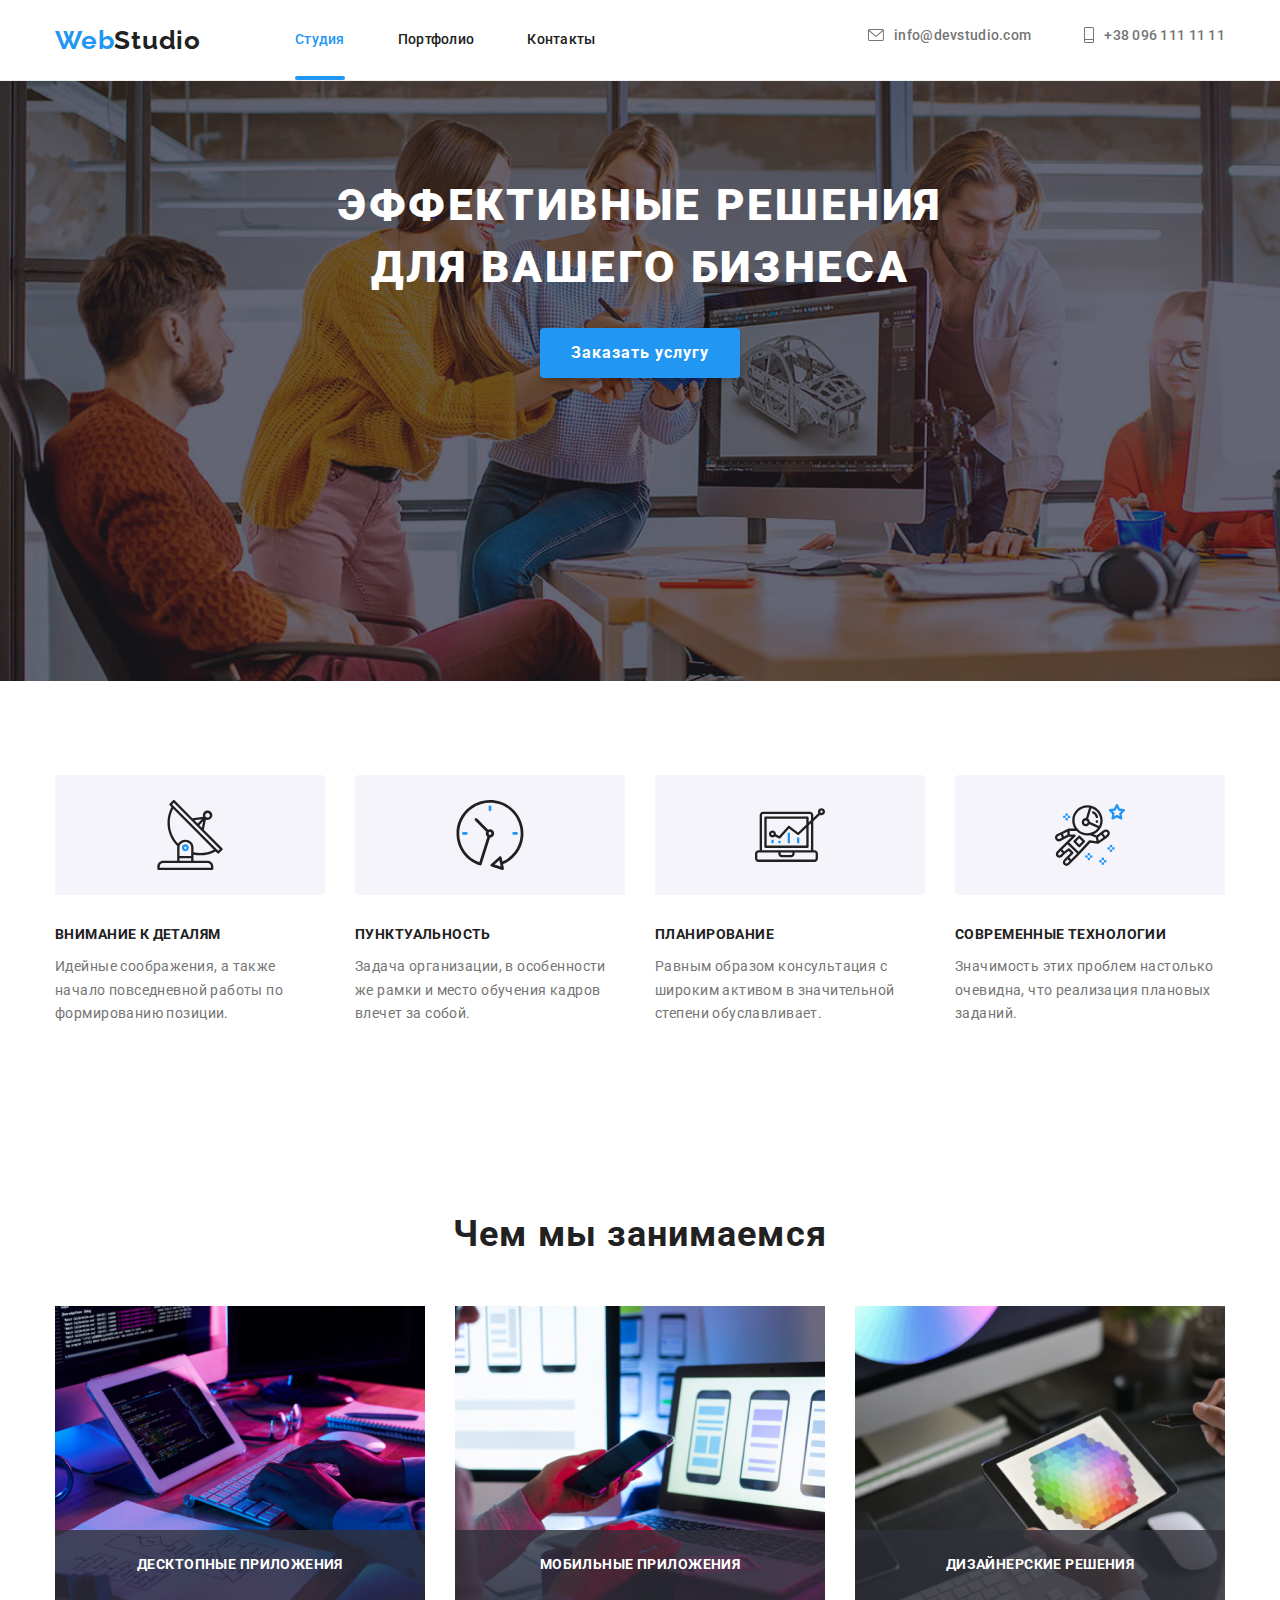
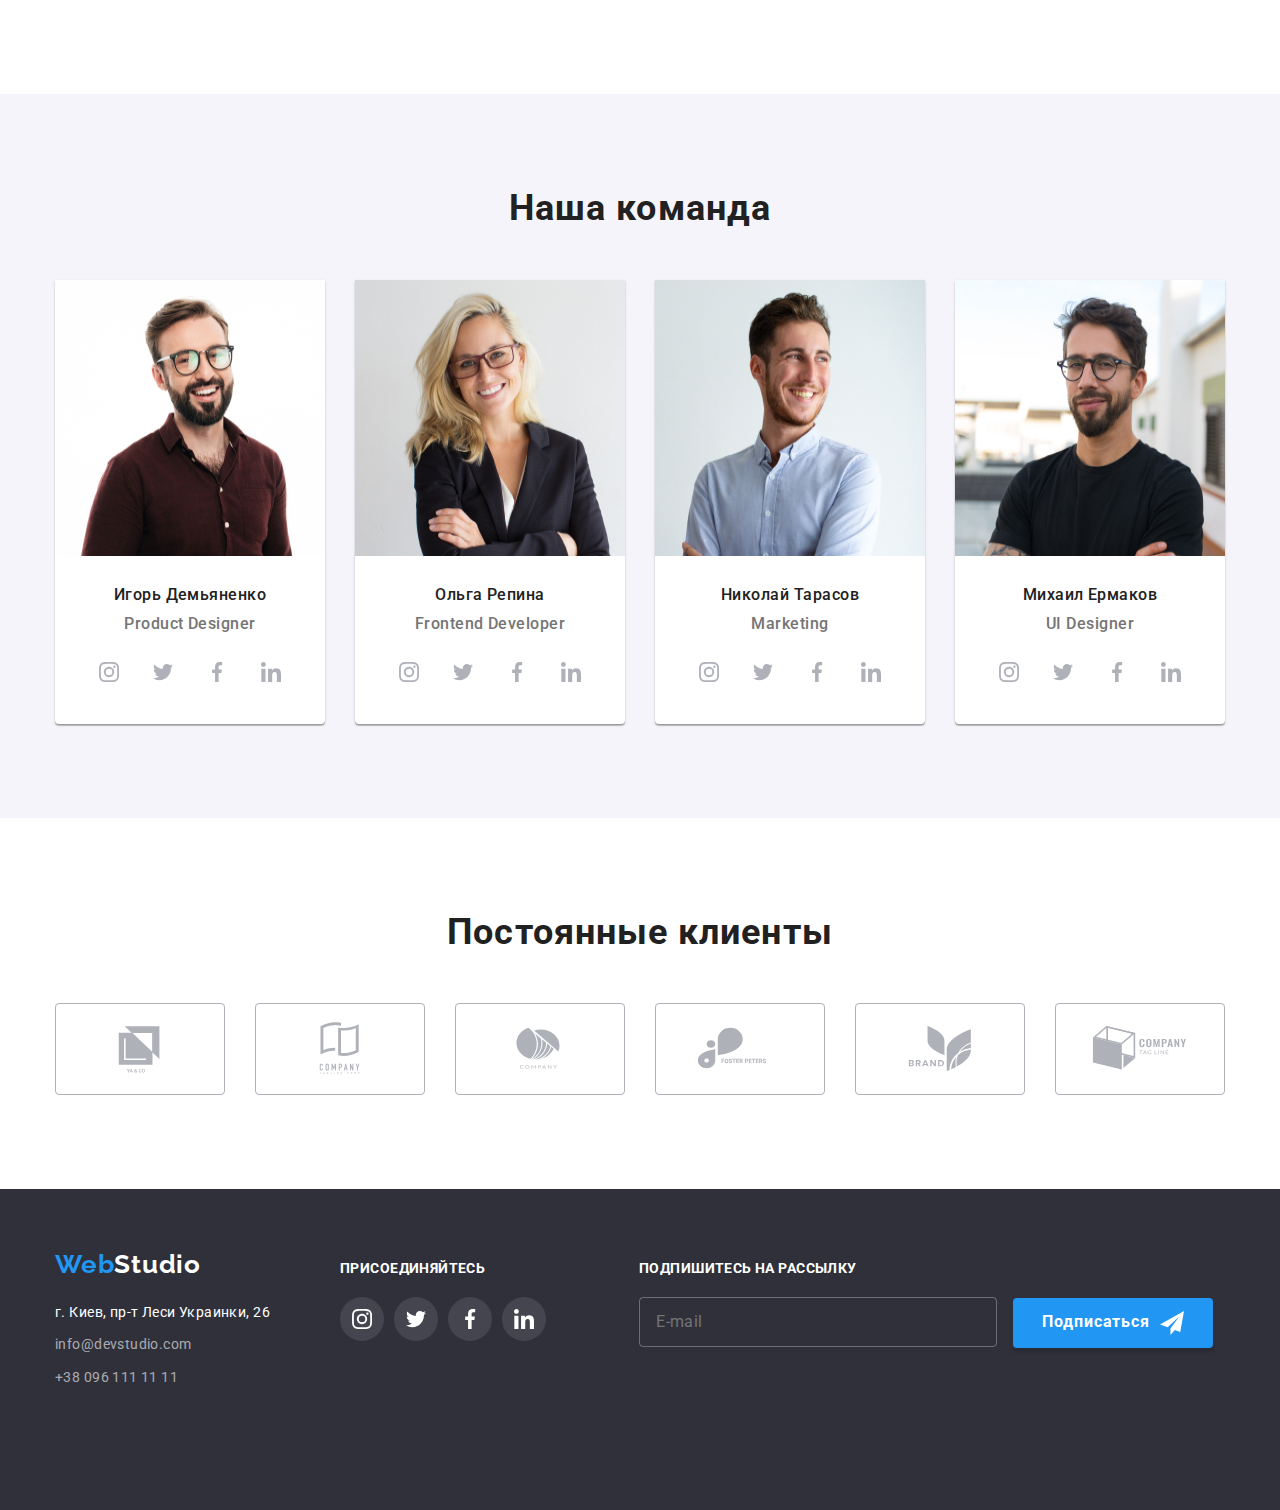
==== commit ecf34a83: "ы" ====
--- a/index.html
+++ b/index.html
@@ -145,19 +145,36 @@
             <ul class="work__list">
                     <li>
                         <div class="work__main"> 
-                            <img src="./images/im1.jpg" width="370" height="294" alt="разработка сайтов">
+                            <img 
+                            srcset="
+                                ./images/jobs/img-1.jpg      370w,
+                                ./images/jobs/img-1@2x.jpg   740w
+                                " sizes="370px"
+                            src="./images/im1.jpg" width="370" height="294" alt="разработка сайтов">
                             <p class="work__text">Десктопные приложения</p>
                         </div>
                         </li>
                     <li>
                         <div class="work__main">
-                            <img src="./images/im2.jpg" width="370" height="294" alt="кроссплатформенность">
+                            <img 
+                            srcset="
+                            ./images/jobs/img-2.jpg      370w,
+                            ./images/jobs/img-2@2x.jpg   740w
+                            "
+                            sizes="370px" 
+                            
+                            src="./images/im2.jpg" width="370" height="294" alt="кроссплатформенность">
                             <p class="work__text">Мобильные приложения</p>
                         </div>
                         </li>
                     <li>
                         <div class="work__main">
-                            <img src="./images/im3.jpg" width="370" height="294" alt="веб дизайн">
+                            <img 
+                            srcset="
+                                ./images/jobs/img-3.jpg      370w,
+                                ./images/jobs/img-3@2x.jpg   740w
+                                " sizes="370px"
+                                src="./images/im3.jpg" width="370" height="294" alt="веб дизайн">
                             <p class="work__text">Дизайнерские решения</p>
                         </div>
                         </li>
@@ -171,7 +188,17 @@
 
             <ul class="team__item">
                     <li class="team__list">
-                        <img  class="team__photo" src="./images/im4.jpg"  alt="фото Игорь Демьяненко">
+                        <img  class="team__photo" 
+                        srcset="
+                            ./images/team/480/img-1-480.jpg        450w,
+                            ./images/team/480/img-1-480@2x.jpg     900w,
+                            ./images/team/768/img-1-768.jpg        354w,
+                            ./images/team/768/img-1-768@2x.jpg     708w,
+                            ./images/team/1200/img-1-1200.jpg      270w,
+                            ./images/team/1200/img-1-1200@2x.jpg   540w
+                            "
+                            sizes="(min-width: 1200px) 270px, (min-width: 768px) 354px, (max-width: 767px) 450px"
+                        src="./images/im4.jpg"  alt="фото Игорь Демьяненко">
                         <div class="list-photo-img">
                         <h3 class="teams__name">Игорь Демьяненко</h3>
                         <p class="teams__position">Product Designer</p>
@@ -208,7 +235,18 @@
                 </div>
                     </li>                  
                     <li class="team__list">
-                        <img  class="team__photo" src="./images/im6.jpg" width="270" height="260" alt="фото Ольга Репина">
+                        <img  class="team__photo" 
+                        srcset="
+                            ./images/team/480/img-2-480.jpg        450w,
+                            ./images/team/480/img-2-480@2x.jpg     900w,
+                            ./images/team/768/img-2-768.jpg        354w,
+                            ./images/team/768/img-2-768@2x.jpg     708w,
+                            ./images/team/1200/img-2-1200.jpg      270w,
+                            ./images/team/1200/img-2-1200@2x.jpg   540w
+                            "
+                            sizes="(min-width: 1200px) 270px, (min-width: 768px) 354px, (max-width: 767px) 450px"
+                        
+                        src="./images/im6.jpg" width="270" height="260" alt="фото Ольга Репина">
                     <div class="list-photo-img">
                         <h3 class="teams__name">Ольга Репина</h3>
                         <p class="teams__position">Frontend Developer</p>
@@ -245,7 +283,18 @@
                     </div>
                     </li>                    
                     <li class="team__list">
-                        <img  class="team__photo" src="./images/im7.jpg" width="270" height="260" alt="фото Николай Тарасов">
+                        <img  class="team__photo" 
+                        srcset="
+                            ./images/team/480/img-3-480.jpg        450w,
+                            ./images/team/480/img-3-480@2x.jpg     900w,
+                            ./images/team/768/img-3-768.jpg        354w,
+                            ./images/team/768/img-3-768@2x.jpg     708w,
+                            ./images/team/1200/img-3-1200.jpg      270w,
+                            ./images/team/1200/img-3-1200@2x.jpg   540w
+                            "
+                            sizes="(min-width: 1200px) 270px, (min-width: 768px) 354px, (max-width: 767px) 450px"
+                        
+                        src="./images/im7.jpg" width="270" height="260" alt="фото Николай Тарасов">
                         <div class="list-photo-img">
                         <h3 class="teams__name">Николай Тарасов</h3>
                         <p class="teams__position">Marketing</p>
@@ -281,7 +330,18 @@
                         </ul>
                     </div>                    
                     <li class="team__list">
-                        <img  class="team__photo" src="./images/im8.jpg" width="270" height="260" alt="фото Михаил Ермаков">
+                        <img  class="team__photo" 
+                        srcset="
+                            ./images/team/480/img-4-480.jpg        450w,
+                            ./images/team/480/img-4-480@2x.jpg     900w,
+                            ./images/team/768/img-4-768.jpg        354w,
+                            ./images/team/768/img-4-768@2x.jpg     708w,
+                            ./images/team/1200/img-4-1200.jpg      270w,
+                            ./images/team/1200/img-4-1200@2x.jpg   540w
+                            "
+                            sizes="(min-width: 1200px) 270px, (min-width: 768px) 354px, (max-width: 767px) 450px"
+                        
+                        src="./images/im8.jpg" width="270" height="260" alt="фото Михаил Ермаков">
                         <div class="list-photo-img">
                         <h3 class="teams__name">Михаил Ермаков</h3>
                         <p class="teams__position">UI Designer</p>
--- a/css/main.min.css
+++ b/css/main.min.css
@@ -1,2 +1,2 @@
-body{font-family:"Roboto", sans-serif;background-color:#fff;color:#212121;font-style:normal;font-weight:400;font-size:16px;line-height:1;font-weight:400}ul,li{list-style:none;padding:0;margin:0}h1,h2,h3,h4,h5,h6,p{margin:0}a{text-decoration:none;color:inherit}address{font-style:normal}.container{width:100%;margin:0 auto;padding-left:15px;padding-right:15px}@media screen and (min-width: 480px){.container{width:480px}}@media screen and (min-width: 768px){.container{width:768px}}@media screen and (min-width: 1200px){.container{width:1200px}}section{padding-top:60px;padding-bottom:60px}@media screen and (min-width: 1200px){section{padding-top:94px;padding-bottom:94px}}textarea{resize:none}img{display:block;max-width:100%;height:auto}button{font-family:inherit;cursor:pointer;border:none}.navigation__headr-logo{font-family:"Raleway";font-style:normal;font-weight:bold;font-size:24px;line-height:1.19;letter-spacing:0.03em;color:#212121;text-decoration:none;display:-webkit-box;display:-ms-flexbox;display:flex;margin-right:94px}@media screen and (min-width: 1200px){.navigation__headr-logo{font-size:26px;line-height:1.19}}.navigation__headr-logo span{color:#2196f3}.navigation__headr-logo{cursor:pointer}.header-flex-container{display:-webkit-box;display:-ms-flexbox;display:flex;height:80px;-webkit-box-align:center;-ms-flex-align:center;align-items:center}@media screen and (min-width: 480px){.header-flex-container .container{width:480px}}.header{border-bottom:1px solid #EEEE}@media screen and (min-width: 480px) and (max-width: 767px){.header{position:fixed;top:0;left:0;width:100%;z-index:600;background-color:#fff}}@media screen and (min-width: 768px) and (max-width: 1199px){.header{display:-webkit-box;display:-ms-flexbox;display:flex;-webkit-box-align:center;-ms-flex-align:center;align-items:center;height:80px}}.navigation__link{font-size:14px;font-style:normal;font-weight:500;line-height:1.14;letter-spacing:0.02em;text-align:left;color:#212121;text-decoration:none;padding:32px 0}.navigation__link-contact{display:-webkit-box;display:-ms-flexbox;display:flex;-webkit-box-align:center;-ms-flex-align:center;align-items:center;font-family:"Roboto";font-style:normal;font-weight:500;font-size:12px;line-height:1.14;letter-spacing:0.02em;color:#757575;text-decoration:none;-webkit-transition:color 250ms cubic-bezier(0.4, 0, 0.2, 1);transition:color 250ms cubic-bezier(0.4, 0, 0.2, 1)}.navigation__link-contact:first-child{margin-bottom:10px}@media screen and (min-width: 1200px){.navigation__link-contact{font-size:14px;line-height:14.06px}}.navigation__link-contact:focus,.navigation__link-contact:hover{color:#2196f3}.navigation__list-contact{display:-webkit-box;display:-ms-flexbox;display:flex;margin-left:auto;-webkit-box-align:center;-ms-flex-align:center;align-items:center;-webkit-box-pack:justify;-ms-flex-pack:justify;justify-content:space-between;padding:0}.navigation__list{display:-webkit-box;display:-ms-flexbox;display:flex;-webkit-box-align:center;-ms-flex-align:center;align-items:center}@media screen and (min-width: 480px) and (max-width: 767px){.navigation__list{display:none;visibility:hidden;padding-top:0px}}.navigation__list-contact .navigation__item:not(:last-child){margin-right:53px}@media screen and (min-width: 768px) and (max-width: 1199px){.navigation__list-contact .navigation__item:not(:last-child){margin-right:0px}}.navigation__list .navigation__item:not(:last-child){margin-right:53px}.navigation__icon-mail{width:16px;height:12px;margin-right:10px}.navigation__icon-phone{height:16px;width:10px;margin-right:10px}.navigation__link{position:relative;display:-webkit-inline-box;display:-ms-inline-flexbox;display:inline-flex;-webkit-box-align:center;-ms-flex-align:center;align-items:center;padding-top:32px;padding-bottom:32px;-webkit-transition:color 250ms cubic-bezier(0.4, 0, 0.2, 1);transition:color 250ms cubic-bezier(0.4, 0, 0.2, 1)}.navigation__link::after{position:absolute;bottom:0;right:0;content:'';display:-webkit-inline-box;display:-ms-inline-flexbox;display:inline-flex;width:100%;height:4px;background-color:#2196f3;border-radius:2px;-webkit-transform:scale(0);transform:scale(0);opacity:0;-webkit-transition:opacity 250ms cubic-bezier(0.4, 0, 0.2, 1),-webkit-transform 250ms cubic-bezier(0.4, 0, 0.2, 1);transition:opacity 250ms cubic-bezier(0.4, 0, 0.2, 1),-webkit-transform 250ms cubic-bezier(0.4, 0, 0.2, 1);transition:transform 250ms cubic-bezier(0.4, 0, 0.2, 1),opacity 250ms cubic-bezier(0.4, 0, 0.2, 1);transition:transform 250ms cubic-bezier(0.4, 0, 0.2, 1),opacity 250ms cubic-bezier(0.4, 0, 0.2, 1),-webkit-transform 250ms cubic-bezier(0.4, 0, 0.2, 1)}.current:hover::after,.current:focus::after{-webkit-transform:scale(1);transform:scale(1);opacity:1}.current::after,.navigation__link .current:hover::after,.navigation__link .current:focus::after{-webkit-transform:scale(1);transform:scale(1);opacity:1}.current{color:#2196F3}.navigation__list-contact{display:-webkit-box;display:-ms-flexbox;display:flex;margin-left:auto;-webkit-box-align:center;-ms-flex-align:center;align-items:center;-webkit-box-pack:justify;-ms-flex-pack:justify;justify-content:space-between;padding:0}@media screen and (min-width: 480px) and (max-width: 767px){.navigation__list-contact{display:none;visibility:hidden;padding-top:0px}}@media screen and (min-width: 768px) and (max-width: 1199px){.navigation__list-contact{display:-webkit-box;display:-ms-flexbox;display:flex;-ms-flex-wrap:wrap;flex-wrap:wrap;-webkit-box-align:center;-ms-flex-align:center;align-items:center;margin-left:84px}}.header__navigation{display:-webkit-box;display:-ms-flexbox;display:flex;-webkit-box-align:center;-ms-flex-align:center;align-items:center}.icon__menu{width:40px;height:40px;z-index:100}.header__bt-menu{display:block;margin-left:auto;background-color:transparent;outline:transparent;border:transparent}@media screen and (min-width: 480px) and (max-width: 767px){.header__bt-menu{display:-webkit-box;display:-ms-flexbox;display:flex;margin-right:0px}}@media screen and (min-width: 768px){.header__bt-menu{display:none;visibility:hidden}}.icon-open{opacity:0}.header__bt-menu--active .icon-open{opacity:1}.icon-close{opacity:1}.header__bt-menu--active .icon-close{opacity:0}@media screen and (max-width: 767px){.header__mobile{position:fixed;top:-100vh;right:0;width:100vw;height:100vh;padding:48px 40px;visibility:hidden;opacity:0;background-color:#fff;-webkit-transition:250ms cubic-bezier(0.4, 0, 0.2, 1);transition:250ms cubic-bezier(0.4, 0, 0.2, 1)}.header__mobile--active{visibility:visible;opacity:1;top:0}}.mob{display:-webkit-box;display:-ms-flexbox;display:flex;-webkit-box-orient:vertical;-webkit-box-direction:normal;-ms-flex-direction:column;flex-direction:column}@media screen and (min-width: 768px){.mob{display:none}}.mob-nav__item:not(:last-child){margin-bottom:32px}.mob-nav__link{font-weight:500;font-size:40px;line-height:1.175;letter-spacing:0.02em;-webkit-transition:color 250ms cubic-bezier(0.4, 0, 0.2, 1);transition:color 250ms cubic-bezier(0.4, 0, 0.2, 1)}.mob-nav__link:hover,.mob-nav__link:focus{color:#2196f3}.mob-contacts{margin-top:auto;margin-bottom:64px}.mob-contacts__item:first-child{margin-bottom:32px;font-weight:500;font-size:34px;line-height:1.8;letter-spacing:0.02em;color:#2196f3}.mob-contacts__item:last-child{font-weight:500;font-size:24px;line-height:1.17;letter-spacing:0.02em;color:#757575}.mob-socials{display:-webkit-box;display:-ms-flexbox;display:flex}.mob-socials__item{padding:0 10px}.mob-socials__item:first-child{padding-left:0}.mob-socials__item:last-child{padding-right:0}.mob-socials__item:not(:last-child){border-right:1px solid rgba(33,33,33,0.2)}.mob-socials__link{font-weight:500;font-size:18px;line-height:1.22;letter-spacing:0.02em;color:#2196f3}.hero__button{display:-webkit-box;display:-ms-flexbox;display:flex;-webkit-box-pack:center;-ms-flex-pack:center;justify-content:center}.hero-owerlay{background-image:-webkit-gradient(linear, left top, right top, from(rgba(47,48,58,0.4)), to(rgba(47,48,58,0.4))),image-set(url("../images/hero/hero-bg-480.jpg") 1x, url("../images/hero/hero-bg-480@2x.jpg") 2x);background-image:linear-gradient(to right, rgba(47,48,58,0.4), rgba(47,48,58,0.4)),-webkit-image-set(url("../images/hero/hero-bg-480.jpg") 1x, url("../images/hero/hero-bg-480@2x.jpg") 2x);background-image:linear-gradient(to right, rgba(47,48,58,0.4), rgba(47,48,58,0.4)),image-set(url("../images/hero/hero-bg-480.jpg") 1x, url("../images/hero/hero-bg-480@2x.jpg") 2x);background-size:cover}@media screen and (min-width: 768px){.hero-owerlay{background-image:-webkit-gradient(linear, left top, right top, from(rgba(47,48,58,0.4)), to(rgba(47,48,58,0.4))),image-set(url("../images/hero/hero-bg-768.jpg") 1x, url("/images/hero/hero-bg-768@2x.jpg") 2x);background-image:linear-gradient(to right, rgba(47,48,58,0.4), rgba(47,48,58,0.4)),-webkit-image-set(url("../images/hero/hero-bg-768.jpg") 1x, url("/images/hero/hero-bg-768@2x.jpg") 2x);background-image:linear-gradient(to right, rgba(47,48,58,0.4), rgba(47,48,58,0.4)),image-set(url("../images/hero/hero-bg-768.jpg") 1x, url("/images/hero/hero-bg-768@2x.jpg") 2x)}}@media screen and (min-width: 1200px){.hero-owerlay{max-width:1600px;height:600px;background-image:-webkit-gradient(linear, left top, right top, from(rgba(47,48,58,0.4)), to(rgba(47,48,58,0.4))),image-set(url("../images/hero/hero-bg-1200.jpg") 1x, url("../images/hero/hero-bg-1200@2x.jpg") 2x);background-image:linear-gradient(to right, rgba(47,48,58,0.4), rgba(47,48,58,0.4)),-webkit-image-set(url("../images/hero/hero-bg-1200.jpg") 1x, url("../images/hero/hero-bg-1200@2x.jpg") 2x);background-image:linear-gradient(to right, rgba(47,48,58,0.4), rgba(47,48,58,0.4)),image-set(url("../images/hero/hero-bg-1200.jpg") 1x, url("../images/hero/hero-bg-1200@2x.jpg") 2x)}}.hero .hero__style{margin-right:auto;margin-bottom:30px;margin-left:auto;max-width:350px;font-weight:900;font-size:26px;line-height:1.61;letter-spacing:0.06em;text-transform:uppercase;color:#fff;text-align:center}@media screen and (min-width: 1200px){.hero .hero__style{max-width:696px;margin-left:auto;margin-right:auto;margin-bottom:30px;font-size:44px;font-weight:900;line-height:1.4;letter-spacing:0.06em;color:#fff}}.hero .button-main{display:block;margin:0 auto;width:200px;height:50px;-webkit-box-align:center;-ms-flex-align:center;align-items:center;-webkit-box-pack:center;-ms-flex-pack:center;justify-content:center;color:#fff;background:#2196f3;font-weight:700;font-size:16px;line-height:1.8;letter-spacing:0.06em;-webkit-box-shadow:0px 4px 4px rgba(0,0,0,0.15);box-shadow:0px 4px 4px rgba(0,0,0,0.15);border-color:transparent;border-radius:4px;cursor:pointer}.features__section{padding:60px 0}@media screen and (min-width: 1200px){.features__section{padding:94px 0}}@media screen and (min-width: 768px){.features-list{display:-webkit-box;display:-ms-flexbox;display:flex;-ms-flex-wrap:wrap;flex-wrap:wrap;gap:30px}}@media screen and (max-width: 768px){.features-item:not(:last-child){margin-bottom:30px}}@media screen and (min-width: 480px) and (max-width: 767px){.features-item{width:450px}}@media screen and (min-width: 768px){.features-item{max-width:354px}}@media screen and (min-width: 1200px){.features-item{max-width:270px}}.features-icon{display:-webkit-inline-box;display:-ms-inline-flexbox;display:inline-flex;-webkit-box-pack:center;-ms-flex-pack:center;justify-content:center;-webkit-box-align:center;-ms-flex-align:center;align-items:center;width:100%;height:120px;margin-bottom:30px;background-color:#f5f4fa;border-radius:4px}.features-icons{height:70px;width:70px}.features-text{font-weight:700;font-size:14px;line-height:1.4;letter-spacing:0.03em;text-transform:uppercase;margin-bottom:10px}@media screen and (max-width: 767px){.features-text{text-align:center}}.features-texts{font-size:14px;font-weight:400;line-height:1.71;letter-spacing:0.03em;color:#757575}@media screen and (max-width: 1199px){.container-main.section{display:none}}.work{padding:0;display:-webkit-box;display:-ms-flexbox;display:flex;-webkit-box-pack:justify;-ms-flex-pack:justify;justify-content:space-between}.work__list{display:-webkit-box;display:-ms-flexbox;display:flex;-webkit-box-pack:center;-ms-flex-pack:center;justify-content:center;gap:30px}.work__main{position:relative}.work__text{position:absolute;bottom:0;padding-top:27px;padding-bottom:27px;width:100%;font-weight:700;font-size:14px;line-height:1.14;text-align:center;letter-spacing:0.03em;text-transform:uppercase;color:#fff;background-color:rgba(47,48,58,0.8)}.work__style{margin-bottom:50px;font-weight:700;font-size:36px;line-height:1.16;text-align:center;letter-spacing:0.03em;color:#212121}.list-team{background-color:#f5f4fa;font-size:16px;font-weight:500;line-height:1.2;letter-spacing:0.03em}@media screen and (min-width: 768px){.team__item{display:-webkit-box;display:-ms-flexbox;display:flex;gap:30px;-webkit-box-pack:justify;-ms-flex-pack:justify;justify-content:space-between;-ms-flex-wrap:wrap;flex-wrap:wrap}}.team__list{padding-bottom:24px;max-width:450px;-webkit-box-shadow:0px 1px 3px rgba(0,0,0,0.12),0px 1px 1px rgba(0,0,0,0.14),0px 2px 1px rgba(0,0,0,0.2);box-shadow:0px 1px 3px rgba(0,0,0,0.12),0px 1px 1px rgba(0,0,0,0.14),0px 2px 1px rgba(0,0,0,0.2);border-radius:0px 0px 4px 4px;background-color:#fff}@media screen and (max-width: 767px){.team__list:not(:last-child){margin-bottom:30px}}@media screen and (min-width: 1200px){.team__list{padding-bottom:30px}}.team__photo{margin-bottom:30px}@media screen and (min-width: 480px){.team__photo{width:450px;height:460px}}@media screen and (min-width: 768px){.team__photo{width:354px;height:362px}}@media screen and (min-width: 1200px){.team__photo{width:270px;height:276px}}.teams__name{margin-bottom:10px;font-weight:500;font-size:16px;line-height:1.18;text-align:center;letter-spacing:0.03em}.teams__position{margin-bottom:16px;font-size:16px;line-height:1.18;text-align:center;letter-spacing:0.03em;color:#757575}.socials__list{display:-webkit-box;display:-ms-flexbox;display:flex;-webkit-box-pack:center;-ms-flex-pack:center;justify-content:center;gap:10px;-webkit-box-align:baseline;-ms-flex-align:baseline;align-items:baseline;margin-top:0px;padding:0px;list-style:none}.socials__link-team{display:-webkit-inline-box;display:-ms-inline-flexbox;display:inline-flex;-webkit-box-pack:center;-ms-flex-pack:center;justify-content:center;-webkit-box-align:center;-ms-flex-align:center;align-items:center;width:44px;height:44px;color:#afb1b8;background-color:#fff;border-radius:50%;-webkit-transition:background-color 250ms cubic-bezier(0.4, 0, 0.2, 1),color 250ms cubic-bezier(0.4, 0, 0.2, 1);transition:background-color 250ms cubic-bezier(0.4, 0, 0.2, 1),color 250ms cubic-bezier(0.4, 0, 0.2, 1)}.socials__link-team:hover,.socials__link-team:focus{background-color:#2196f3;color:#fff}.socials__icon{width:20px;height:20px}.company__list{display:-webkit-box;display:-ms-flexbox;display:flex;-webkit-box-pack:center;-ms-flex-pack:center;justify-content:center;gap:30px}@media screen and (max-width: 1199px){.company__list{display:-webkit-box;display:-ms-flexbox;display:flex;gap:30px;-webkit-box-pack:center;-ms-flex-pack:center;justify-content:center;-ms-flex-wrap:wrap;flex-wrap:wrap}}.company__link{display:-webkit-inline-box;display:-ms-inline-flexbox;display:inline-flex;-webkit-box-pack:center;-ms-flex-pack:center;justify-content:center;-webkit-box-align:center;-ms-flex-align:center;align-items:center;width:170px;height:92px;color:#afb1b8;border:1px solid #afb1b8;border-radius:4px;-webkit-transition:color 250ms cubic-bezier(0.4, 0, 0.2, 1),border-color 250ms cubic-bezier(0.4, 0, 0.2, 1);transition:color 250ms cubic-bezier(0.4, 0, 0.2, 1),border-color 250ms cubic-bezier(0.4, 0, 0.2, 1)}.company__link:hover,.company__link:focus{border-color:#2196f3;color:#2196f3;-webkit-transition:color 250ms cubic-bezier(0.4, 0, 0.2, 1);transition:color 250ms cubic-bezier(0.4, 0, 0.2, 1)}.company__icon{max-width:106px;max-height:60px}.list-team-logo{font-weight:500;line-height:1.2;letter-spacing:0.03em;background-color:#fff}.modal{position:absolute;top:50%;left:50%;-webkit-transform:translate(-50%, -50%);transform:translate(-50%, -50%);z-index:1000;height:581px;width:528px;padding:40px;background-color:#fff;border-radius:4px;transform:translate(-50%, -50%);-webkit-transition:-webkit-transform 250ms cubic-bezier(0.4, 0, 0.2, 1);transition:-webkit-transform 250ms cubic-bezier(0.4, 0, 0.2, 1);transition:transform 250ms cubic-bezier(0.4, 0, 0.2, 1);transition:transform 250ms cubic-bezier(0.4, 0, 0.2, 1), -webkit-transform 250ms cubic-bezier(0.4, 0, 0.2, 1);cursor:pointer;overflow:hidden}@media screen and (min-width: 480px) and (max-width: 1199px){.modal{height:609px;width:450px;top:50%;left:50%;-webkit-transform:translate(-50%, -50%);transform:translate(-50%, -50%);border-radius:4px;-webkit-transition:-webkit-transform 250ms cubic-bezier(0.4, 0, 0.2, 1);transition:-webkit-transform 250ms cubic-bezier(0.4, 0, 0.2, 1);transition:transform 250ms cubic-bezier(0.4, 0, 0.2, 1);transition:transform 250ms cubic-bezier(0.4, 0, 0.2, 1), -webkit-transform 250ms cubic-bezier(0.4, 0, 0.2, 1)}}.modal-close{position:absolute;top:8px;right:8px;display:-webkit-inline-box;display:-ms-inline-flexbox;display:inline-flex;-webkit-box-pack:center;-ms-flex-pack:center;justify-content:center;-webkit-box-align:center;-ms-flex-align:center;align-items:center;width:30px;height:30px;border-radius:50%;background-color:transparent;border:1px solid rgba(0,0,0,0.1);-webkit-transition:fill 250ms cubic-bezier(0.4, 0, 0.2, 1);transition:fill 250ms cubic-bezier(0.4, 0, 0.2, 1);cursor:pointer}.modal-close:hover,.modal-close:focus{fill:#2196f3}.icon-cls{width:18px;height:18px;-webkit-transition:250ms cubic-bezier(0.4, 0, 0.2, 1);transition:250ms cubic-bezier(0.4, 0, 0.2, 1)}.form__icon{position:absolute;top:50%;left:12px;width:18px;height:18px;-webkit-transition:250ms cubic-bezier(0.4, 0, 0.2, 1);transition:250ms cubic-bezier(0.4, 0, 0.2, 1)}.register{display:block}.register__form-opts{position:relative;display:-webkit-box;display:-ms-flexbox;display:flex;-webkit-box-orient:vertical;-webkit-box-direction:normal;-ms-flex-direction:column;flex-direction:column;margin-bottom:10px}.register__form-word{width:100%;padding:10px 11px 10px 42px;border:1px solid rgba(33,33,33,0.2);border-radius:4px;-webkit-transition:250ms cubic-bezier(0.4, 0, 0.2, 1);transition:250ms cubic-bezier(0.4, 0, 0.2, 1)}.register__text{margin-bottom:4px;font-size:12px;line-height:1.17;letter-spacing:0.01em;color:#757575}.register__textarea{padding:12px 16px;height:120px;border:1px solid rgba(33,33,33,0.2);-webkit-box-sizing:border-box;box-sizing:border-box;border-radius:4px;resize:none}.register__link{color:#2196f3;text-decoration:underline}.register__form-word,.register__textarea{border:1px solid rgba(33,33,33,0.2);border-radius:4px;-webkit-transform:border-color 250ms cubic-bezier(0.4, 0, 0.2, 1);transform:border-color 250ms cubic-bezier(0.4, 0, 0.2, 1)}.register__form-word:hover,.register__form-word:focus,.register__textarea:hover,.register__textarea:focus{outline:none;border-color:#2196f3}.register__form-word:hover ~ .form__icon,.register__form-word:focus ~ .form__icon,.register__textarea:hover ~ .form__icon,.register__textarea:focus ~ .form__icon{color:#2196f3}.register__textarea{border:1px solid rgba(33,33,33,0.2);border-radius:4px;-webkit-transform:border-color 250ms cubic-bezier(0.4, 0, 0.2, 1);transform:border-color 250ms cubic-bezier(0.4, 0, 0.2, 1)}.register__textarea:hover,.register__textarea:focus{outline:none;border-color:#2196f3}.register__textarea:hover ~ .form__icon,.register__textarea:focus ~ .form__icon{color:#2196f3}.form__field-checkbox{display:-webkit-box;display:-ms-flexbox;display:flex;-webkit-box-pack:center;-ms-flex-pack:center;justify-content:center;-webkit-box-align:center;-ms-flex-align:center;align-items:center;margin-bottom:30px}.form__input-checkbox{-webkit-appearance:none;-moz-appearance:none;appearance:none}.form__checkbox-icon{display:-webkit-inline-box;display:-ms-inline-flexbox;display:inline-flex;width:16px;height:15px;border:2px solid #212121;border-radius:2px}.register__link{color:#2196f3;text-decoration:underline}.form__label-checkbox{margin-left:8px;font-size:14px;line-height:1.71;letter-spacing:0.03em;color:#757575}.form__btn .button-main{padding:10px 52px}.form__input-checkbox:checked+.form__checkbox-icon{background-color:#2196f3;background-image:url("data:image/svg+xml;charset=utf8,%3Csvg width='16' height='15' fill='none' xmlns='http://www.w3.org/2000/svg'%3E%3Cpath d='m3.957 7.752-.069-.066-.069.065-.888.842-.076.072.076.073 3.496 3.334.069.066.069-.066 7.504-7.158.076-.073-.076-.072-.882-.841-.069-.066-.069.066-6.553 6.246-2.539-2.422Z' fill='%23fff' stroke='%23fff' stroke-width='.2'/%3E%3C/svg%3E");background-position:center;background-origin:border-box;border-color:#2196f3}.is-hidden{opacity:0;visibility:hidden;pointer-events:none}.modal__register-text{font-size:20px;font-weight:700;line-height:23px;letter-spacing:0.03em;text-align:center;margin-bottom:12px}.struducture{padding-top:94px;padding-bottom:94px}.button__control{display:-webkit-box;display:-ms-flexbox;display:flex;-webkit-box-pack:center;-ms-flex-pack:center;justify-content:center;margin-bottom:50px}@media screen and (min-width: 480px) and (max-width: 768px){.button__control{display:-webkit-box;display:-ms-flexbox;display:flex;-ms-flex-wrap:wrap;flex-wrap:wrap;-webkit-box-pack:start;-ms-flex-pack:start;justify-content:flex-start;flex-wrap:wrap;gap:15px 8px;margin-bottom:40px}}@media screen and (min-width: 768px) and (max-width: 1199px){.button__control{display:-webkit-box;display:-ms-flexbox;display:flex;-ms-flex-wrap:wrap;flex-wrap:wrap;gap:15px 8px;-webkit-box-pack:center;-ms-flex-pack:center;justify-content:center}}.button__list:not(:last-child){margin-right:8px}.button__list{-webkit-transition:color 250ms cubic-bezier(0.4, 0, 0.2, 1);transition:color 250ms cubic-bezier(0.4, 0, 0.2, 1)}.button__list:focus,.button__list:hover{color:#2196f3}.button__item{padding:6px 22px;font-weight:500;font-size:16px;line-height:1.6;text-align:center;letter-spacing:0.03em;color:#212121;background-color:#f5f4fa;border:none;border-radius:4px;cursor:pointer;-webkit-transition:color 250ms cubic-bezier(0.4, 0, 0.2, 1),background-color 250ms cubic-bezier(0.4, 0, 0.2, 1),-webkit-box-shadow 250ms cubic-bezier(0.4, 0, 0.2, 1);transition:color 250ms cubic-bezier(0.4, 0, 0.2, 1),background-color 250ms cubic-bezier(0.4, 0, 0.2, 1),-webkit-box-shadow 250ms cubic-bezier(0.4, 0, 0.2, 1);transition:color 250ms cubic-bezier(0.4, 0, 0.2, 1),background-color 250ms cubic-bezier(0.4, 0, 0.2, 1),box-shadow 250ms cubic-bezier(0.4, 0, 0.2, 1);transition:color 250ms cubic-bezier(0.4, 0, 0.2, 1),background-color 250ms cubic-bezier(0.4, 0, 0.2, 1),box-shadow 250ms cubic-bezier(0.4, 0, 0.2, 1),-webkit-box-shadow 250ms cubic-bezier(0.4, 0, 0.2, 1);-webkit-box-shadow:0px 3px 1px rgba(0,0,0,0.1),0px 1px 2px rgba(0,0,0,0.08),0px 2px 2px rgba(0,0,0,0.12);box-shadow:0px 3px 1px rgba(0,0,0,0.1),0px 1px 2px rgba(0,0,0,0.08),0px 2px 2px rgba(0,0,0,0.12)}.button__item:hover,.button__item:focus{color:#fff;background-color:#2196f3}.project{display:-webkit-box;display:-ms-flexbox;display:flex;-ms-flex-preferred-size:calc(100% / 9);flex-basis:calc(100% / 9);-ms-flex-wrap:wrap;flex-wrap:wrap;padding:0;list-style:none;-webkit-box-pack:justify;-ms-flex-pack:justify;justify-content:space-between;text-align:left;cursor:pointer;gap:30px}@media screen and (min-width: 480px) and (max-width: 768px){.project{display:-webkit-box;display:-ms-flexbox;display:flex}}@media screen and (min-width: 768px) and (max-width: 1199px){.project{display:-webkit-box;display:-ms-flexbox;display:flex;gap:30px;-webkit-box-pack:justify;-ms-flex-pack:justify;justify-content:space-between;-ms-flex-wrap:wrap;flex-wrap:wrap}}.project__example-text{line-height:1.9;letter-spacing:0.03em;color:#757575}.project__link{display:inline-block;-webkit-transition:-webkit-box-shadow 250ms cubic-bezier(0.4, 0, 0.2, 1);transition:-webkit-box-shadow 250ms cubic-bezier(0.4, 0, 0.2, 1);transition:box-shadow 250ms cubic-bezier(0.4, 0, 0.2, 1);transition:box-shadow 250ms cubic-bezier(0.4, 0, 0.2, 1), -webkit-box-shadow 250ms cubic-bezier(0.4, 0, 0.2, 1)}.project__link:hover,.project__link:focus{-webkit-box-shadow:0px 1px 1px rgba(0,0,0,0.12),0px 4px 4px rgba(0,0,0,0.06),1px 4px 6px rgba(0,0,0,0.16);box-shadow:0px 1px 1px rgba(0,0,0,0.12),0px 4px 4px rgba(0,0,0,0.06),1px 4px 6px rgba(0,0,0,0.16)}.project__text-name{font-weight:bold;font-size:18px;line-height:2;letter-spacing:0.06em;color:#212121}.project__text-img{padding:20px 24px;border:1px solid #eee;border-radius:0px 0px 4px 4px}.project__list{max-width:370px}@media screen and (min-width: 768px) and (max-width: 1199px){.project__list{max-width:354px}}.project__photo{position:relative;overflow:hidden}.project__texts{position:absolute;max-height:294px;display:-webkit-box;display:-ms-flexbox;display:flex;-webkit-box-align:center;-ms-flex-align:center;align-items:center;padding:63px 24px;background-color:#2196f3;-webkit-transition:-webkit-transform 250ms cubic-bezier(0.4, 0, 0.2, 1);transition:-webkit-transform 250ms cubic-bezier(0.4, 0, 0.2, 1);transition:transform 250ms cubic-bezier(0.4, 0, 0.2, 1);transition:transform 250ms cubic-bezier(0.4, 0, 0.2, 1), -webkit-transform 250ms cubic-bezier(0.4, 0, 0.2, 1)}.project__link:hover .project__texts{-webkit-transform:translateY(-100%);transform:translateY(-100%)}.project__text{font-size:18px;line-height:1.56;letter-spacing:0.03em;color:#fff}.footer{display:-webkit-box;display:-ms-flexbox;display:flex;-webkit-box-align:baseline;-ms-flex-align:baseline;align-items:baseline;background-color:#2f303a}@media screen and (min-width: 480px) and (max-width: 767px){.footer{display:-webkit-box;display:-ms-flexbox;display:flex;-webkit-box-align:center;-ms-flex-align:center;align-items:center;background-color:#2f303a;-webkit-box-orient:vertical;-webkit-box-direction:normal;-ms-flex-direction:column;flex-direction:column;-ms-flex-line-pack:distribute;align-content:space-around}}@media screen and (min-width: 768px) and (max-width: 1199px){.footer{display:-webkit-box;display:-ms-flexbox;display:flex;-ms-flex-wrap:wrap;flex-wrap:wrap;-webkit-box-pack:space-evenly;-ms-flex-pack:space-evenly;justify-content:space-evenly;-ms-flex-align:baseline;align-items:baseline;-webkit-box-pack:center;-webkit-box-align:baseline;text-align:center}}@media screen and (min-width: 480px) and (max-width: 767px){.footer__contact-list{display:-webkit-box;display:-ms-flexbox;display:flex;-webkit-box-pack:center;-ms-flex-pack:center;justify-content:center}}@media screen and (min-width: 768px) and (max-width: 1199px){.footer__contact-list{display:-webkit-box;display:-ms-flexbox;display:flex;-ms-flex-wrap:wrap;flex-wrap:wrap}}.footer__flex-item:not(:last-child){margin-bottom:60px}@media screen and (min-width: 480px) and (max-width: 767px){.socials__item{display:-webkit-box;display:-ms-flexbox;display:flex;-webkit-box-pack:center;-ms-flex-pack:center;justify-content:center}}@media screen and (min-width: 768px) and (max-width: 1199px){.socials__item{display:-webkit-box;display:-ms-flexbox;display:flex;-ms-flex-wrap:wrap;flex-wrap:wrap}}footer{background-color:#2f303a;padding-top:60px;padding-bottom:60px}.footer__contact{font-size:14px;line-height:1.7;letter-spacing:0.03em;text-align:left;color:rgba(255,255,255,0.6);-webkit-transition:color 250ms cubic-bezier(0.4, 0, 0.2, 1);transition:color 250ms cubic-bezier(0.4, 0, 0.2, 1)}.footer__contact:hover,.footer__contact:focus{color:#2196f3}.footer__flex-item .socials__link:hover,.footer__flex-item .socials__link:focus{background-color:#2196f3}@media screen and (min-width: 1200px){.footer__flex-item:nth-child(1){margin-right:70px}.footer__flex-item:nth-child(2){margin-right:93px}}.socials__link{display:-webkit-inline-box;display:-ms-inline-flexbox;display:inline-flex;-webkit-box-pack:center;-ms-flex-pack:center;justify-content:center;-webkit-box-align:center;-ms-flex-align:center;align-items:center;width:44px;height:44px;color:#fff;background-color:#fff;border-radius:50%;-webkit-transition:background-color 250ms cubic-bezier(0.4, 0, 0.2, 1),color 250ms cubic-bezier(0.4, 0, 0.2, 1);transition:background-color 250ms cubic-bezier(0.4, 0, 0.2, 1),color 250ms cubic-bezier(0.4, 0, 0.2, 1)}@media screen and (min-width: 480px) and (max-width: 767px){.socials__link{display:-webkit-box;display:-ms-flexbox;display:flex;-webkit-box-pack:center;-ms-flex-pack:center;justify-content:center}}.footer__flex-item .socials__link:hover,.footer__flex-item .socials__link:focus{background-color:#2196F3}.footer__contact-list:not(:last-child){margin-bottom:9px}.footer__logo{display:inline-block;margin-bottom:20px;font-family:"Raleway";font-style:normal;font-weight:bold;font-size:26px;line-height:1.19;letter-spacing:0.03em;color:#fff;text-decoration:none}@media screen and (min-width: 480px) and (max-width: 767px){.footer__logo{display:-webkit-box;display:-ms-flexbox;display:flex;-webkit-box-pack:center;-ms-flex-pack:center;justify-content:center}}.footer__logo span,.footer__logo .navigation__headr-logo span{color:#2196f3}.footer__contact{font-size:14px;line-height:1.7;letter-spacing:0.03em;text-align:left;color:rgba(255,255,255,0.6);-webkit-transition:color 250ms cubic-bezier(0.4, 0, 0.2, 1);transition:color 250ms cubic-bezier(0.4, 0, 0.2, 1)}.footer__contact:hover,.footer__contact:focus{color:#2196f3}.footer__contact-headr{padding:32px 0}.footer__text{margin-bottom:20px;font-weight:700;font-size:14px;line-height:1.14;letter-spacing:0.03em;text-transform:uppercase;color:#fff}@media screen and (min-width: 480px) and (max-width: 767px){.footer__text{display:-webkit-box;display:-ms-flexbox;display:flex;-webkit-box-pack:center;-ms-flex-pack:center;justify-content:center}}@media screen and (min-width: 768px) and (max-width: 1199px){.footer__text{text-align:center}}.footer__input-email{padding:14px 16px;margin-right:12px;width:358px;font-size:16px;line-height:1.25;letter-spacing:0.03em;color:#fff;background-color:transparent;border:1px solid rgba(255,255,255,0.3);border-radius:4px;-webkit-transition:border-color 250ms cubic-bezier(0.4, 0, 0.2, 1);transition:border-color 250ms cubic-bezier(0.4, 0, 0.2, 1)}@media screen and (max-width: 1199px){.footer__input-email{margin-bottom:20px}.footer__input-email{width:450px;margin-right:0px}}.footer__input-email:hover{border-color:#2196f3}.footer__input-email:focus{border-color:#2196f3;outline:none}.footer__btn-s{display:-webkit-inline-box;display:-ms-inline-flexbox;display:inline-flex;margin:0 auto;width:200px;height:50px;-webkit-box-align:center;-ms-flex-align:center;align-items:center;-webkit-box-pack:center;-ms-flex-pack:center;justify-content:center;color:#fff;background:#2196f3;font-weight:700;font-size:16px;line-height:1.8;letter-spacing:0.06em;-webkit-box-shadow:0px 4px 4px rgba(0,0,0,0.15);box-shadow:0px 4px 4px rgba(0,0,0,0.15);border-color:transparent;border-radius:4px;cursor:pointer}@media screen and (min-width: 480px) and (max-width: 767px){.footer__btn-s{display:-webkit-box;display:-ms-flexbox;display:flex;-webkit-box-pack:center;-ms-flex-pack:center;justify-content:center}}@media screen and (min-width: 768px) and (max-width: 1199px){.footer__btn-s{display:-webkit-box;display:-ms-flexbox;display:flex}}.footer__btn-s::after{content:'';width:24px;height:24px;margin-left:10px;background-image:url("data:image/svg+xml;charset=utf8,%3Csvg width='24' height='24' fill='none' xmlns='http://www.w3.org/2000/svg'%3E%3Cpath d='M24 0 0 13.5l7.67 2.84L19.5 5.25l-8.998 12.14.007.002-.009-.002V24l4.301-5.018L20.251 21 24 0Z' fill='%23fff'/%3E%3C/svg%3E")}.footer__map{font-style:normal;font-weight:400;font-size:14px;line-height:24px;letter-spacing:0.03em;color:#fff}.socials__icon{width:20px;height:20px}.footer__flex-item .socials__link{background-color:rgba(255,255,255,0.1)}@media screen and (min-width: 768px) and (max-width: 1199px){.footer__item{text-align:center}}
+body{font-family:"Roboto", sans-serif;background-color:#fff;color:#212121;font-style:normal;font-weight:400;font-size:16px;line-height:1;font-weight:400}@media screen and (min-width: 320px) and (max-width: 767px){body{padding-top:81px}}ul,li{list-style:none;padding:0;margin:0}h1,h2,h3,h4,h5,h6,p{margin:0}a{text-decoration:none;color:inherit}address{font-style:normal}.container{width:100%;margin:0 auto;padding-left:15px;padding-right:15px}@media screen and (min-width: 480px){.container{width:480px}}@media screen and (min-width: 768px){.container{width:768px}}@media screen and (min-width: 1200px){.container{width:1200px}}section{padding-top:60px;padding-bottom:60px}@media screen and (min-width: 1200px){section{padding-top:94px;padding-bottom:94px}}textarea{resize:none}img{display:block;max-width:100%;height:auto}button{font-family:inherit;cursor:pointer;border:none}.navigation__headr-logo{font-family:"Raleway";font-style:normal;font-weight:bold;font-size:24px;line-height:1.19;letter-spacing:0.03em;color:#212121;text-decoration:none;display:-webkit-box;display:-ms-flexbox;display:flex;margin-right:94px}@media screen and (min-width: 1200px){.navigation__headr-logo{font-size:26px;line-height:1.19}}.navigation__headr-logo span{color:#2196f3}.navigation__headr-logo{cursor:pointer}.header-flex-container{display:-webkit-box;display:-ms-flexbox;display:flex;height:80px;-webkit-box-align:center;-ms-flex-align:center;align-items:center}@media screen and (min-width: 480px){.header-flex-container .container{width:480px}}.header{border-bottom:1px solid #EEEE}@media screen and (min-width: 480px) and (max-width: 767px){.header{position:fixed;top:0;left:0;width:100%;z-index:600;background-color:#fff}}@media screen and (min-width: 768px) and (max-width: 1199px){.header{display:-webkit-box;display:-ms-flexbox;display:flex;-webkit-box-align:center;-ms-flex-align:center;align-items:center;height:80px}}.navigation__link{font-size:14px;font-style:normal;font-weight:500;line-height:1.14;letter-spacing:0.02em;text-align:left;color:#212121;text-decoration:none;padding:32px 0}.navigation__link-contact{display:-webkit-box;display:-ms-flexbox;display:flex;-webkit-box-align:center;-ms-flex-align:center;align-items:center;font-family:"Roboto";font-style:normal;font-weight:500;font-size:12px;line-height:1.14;letter-spacing:0.02em;color:#757575;text-decoration:none;-webkit-transition:color 250ms cubic-bezier(0.4, 0, 0.2, 1);transition:color 250ms cubic-bezier(0.4, 0, 0.2, 1)}.navigation__link-contact:first-child{margin-bottom:10px}@media screen and (min-width: 1200px){.navigation__link-contact{font-size:14px;line-height:14.06px}}.navigation__link-contact:focus,.navigation__link-contact:hover{color:#2196f3}.navigation__list-contact{display:-webkit-box;display:-ms-flexbox;display:flex;margin-left:auto;-webkit-box-align:center;-ms-flex-align:center;align-items:center;-webkit-box-pack:justify;-ms-flex-pack:justify;justify-content:space-between;padding:0}.navigation__list{display:-webkit-box;display:-ms-flexbox;display:flex;-webkit-box-align:center;-ms-flex-align:center;align-items:center}@media screen and (min-width: 480px) and (max-width: 767px){.navigation__list{display:none;visibility:hidden;padding-top:0px}}.navigation__list-contact .navigation__item:not(:last-child){margin-right:53px}@media screen and (min-width: 768px) and (max-width: 1199px){.navigation__list-contact .navigation__item:not(:last-child){margin-right:0px}}.navigation__list .navigation__item:not(:last-child){margin-right:53px}.navigation__icon-mail{width:16px;height:12px;margin-right:10px}.navigation__icon-phone{height:16px;width:10px;margin-right:10px}.navigation__link{position:relative;display:-webkit-inline-box;display:-ms-inline-flexbox;display:inline-flex;-webkit-box-align:center;-ms-flex-align:center;align-items:center;padding-top:32px;padding-bottom:32px;-webkit-transition:color 250ms cubic-bezier(0.4, 0, 0.2, 1);transition:color 250ms cubic-bezier(0.4, 0, 0.2, 1)}.navigation__link::after{position:absolute;bottom:0;right:0;content:'';display:-webkit-inline-box;display:-ms-inline-flexbox;display:inline-flex;width:100%;height:4px;background-color:#2196f3;border-radius:2px;-webkit-transform:scale(0);transform:scale(0);opacity:0;-webkit-transition:opacity 250ms cubic-bezier(0.4, 0, 0.2, 1),-webkit-transform 250ms cubic-bezier(0.4, 0, 0.2, 1);transition:opacity 250ms cubic-bezier(0.4, 0, 0.2, 1),-webkit-transform 250ms cubic-bezier(0.4, 0, 0.2, 1);transition:transform 250ms cubic-bezier(0.4, 0, 0.2, 1),opacity 250ms cubic-bezier(0.4, 0, 0.2, 1);transition:transform 250ms cubic-bezier(0.4, 0, 0.2, 1),opacity 250ms cubic-bezier(0.4, 0, 0.2, 1),-webkit-transform 250ms cubic-bezier(0.4, 0, 0.2, 1)}.current:hover::after,.current:focus::after{-webkit-transform:scale(1);transform:scale(1);opacity:1}.current::after,.navigation__link .current:hover::after,.navigation__link .current:focus::after{-webkit-transform:scale(1);transform:scale(1);opacity:1}.current{color:#2196F3}.navigation__list-contact{display:-webkit-box;display:-ms-flexbox;display:flex;margin-left:auto;-webkit-box-align:center;-ms-flex-align:center;align-items:center;-webkit-box-pack:justify;-ms-flex-pack:justify;justify-content:space-between;padding:0}@media screen and (min-width: 480px) and (max-width: 767px){.navigation__list-contact{display:none;visibility:hidden;padding-top:0px}}@media screen and (min-width: 768px) and (max-width: 1199px){.navigation__list-contact{display:-webkit-box;display:-ms-flexbox;display:flex;-ms-flex-wrap:wrap;flex-wrap:wrap;-webkit-box-align:center;-ms-flex-align:center;align-items:center;margin-left:84px}}.header__navigation{display:-webkit-box;display:-ms-flexbox;display:flex;-webkit-box-align:center;-ms-flex-align:center;align-items:center}.icon__menu{width:40px;height:40px;z-index:100}.header__bt-menu{display:block;margin-left:auto;background-color:transparent;outline:transparent;border:transparent}@media screen and (min-width: 480px) and (max-width: 767px){.header__bt-menu{display:-webkit-box;display:-ms-flexbox;display:flex;margin-right:0px}}@media screen and (min-width: 768px){.header__bt-menu{display:none;visibility:hidden}}.icon-open{opacity:0}.header__bt-menu--active .icon-open{opacity:1}.icon-close{opacity:1}.header__bt-menu--active .icon-close{opacity:0}@media screen and (max-width: 767px){.header__mobile{position:fixed;top:-100vh;right:0;width:100vw;height:100vh;padding:48px 40px;visibility:hidden;opacity:0;background-color:#fff;-webkit-transition:250ms cubic-bezier(0.4, 0, 0.2, 1);transition:250ms cubic-bezier(0.4, 0, 0.2, 1)}.header__mobile--active{visibility:visible;opacity:1;top:0}}.mob{display:-webkit-box;display:-ms-flexbox;display:flex;-webkit-box-orient:vertical;-webkit-box-direction:normal;-ms-flex-direction:column;flex-direction:column}@media screen and (min-width: 768px){.mob{display:none}}.mob-nav__item:not(:last-child){margin-bottom:32px}.mob-nav__link{font-weight:500;font-size:40px;line-height:1.175;letter-spacing:0.02em;-webkit-transition:color 250ms cubic-bezier(0.4, 0, 0.2, 1);transition:color 250ms cubic-bezier(0.4, 0, 0.2, 1)}.mob-nav__link:hover,.mob-nav__link:focus{color:#2196f3}.mob-contacts{margin-top:auto;margin-bottom:64px}.mob-contacts__item:first-child{margin-bottom:32px;font-weight:500;font-size:34px;line-height:1.8;letter-spacing:0.02em;color:#2196f3}.mob-contacts__item:last-child{font-weight:500;font-size:24px;line-height:1.17;letter-spacing:0.02em;color:#757575}.mob-socials{display:-webkit-box;display:-ms-flexbox;display:flex}.mob-socials__item{padding:0 10px}.mob-socials__item:first-child{padding-left:0}.mob-socials__item:last-child{padding-right:0}.mob-socials__item:not(:last-child){border-right:1px solid rgba(33,33,33,0.2)}.mob-socials__link{font-weight:500;font-size:18px;line-height:1.22;letter-spacing:0.02em;color:#2196f3}.hero__button{display:-webkit-box;display:-ms-flexbox;display:flex;-webkit-box-pack:center;-ms-flex-pack:center;justify-content:center}.hero-owerlay{background-image:-webkit-gradient(linear, left top, right top, from(rgba(47,48,58,0.4)), to(rgba(47,48,58,0.4))),image-set(url("../images/hero/hero-bg-480.jpg") 1x, url("../images/hero/hero-bg-480@2x.jpg") 2x);background-image:linear-gradient(to right, rgba(47,48,58,0.4), rgba(47,48,58,0.4)),-webkit-image-set(url("../images/hero/hero-bg-480.jpg") 1x, url("../images/hero/hero-bg-480@2x.jpg") 2x);background-image:linear-gradient(to right, rgba(47,48,58,0.4), rgba(47,48,58,0.4)),image-set(url("../images/hero/hero-bg-480.jpg") 1x, url("../images/hero/hero-bg-480@2x.jpg") 2x);background-size:cover}@media screen and (min-width: 768px){.hero-owerlay{background-image:-webkit-gradient(linear, left top, right top, from(rgba(47,48,58,0.4)), to(rgba(47,48,58,0.4))),image-set(url("../images/hero/hero-bg-768.jpg") 1x, url("/images/hero/hero-bg-768@2x.jpg") 2x);background-image:linear-gradient(to right, rgba(47,48,58,0.4), rgba(47,48,58,0.4)),-webkit-image-set(url("../images/hero/hero-bg-768.jpg") 1x, url("/images/hero/hero-bg-768@2x.jpg") 2x);background-image:linear-gradient(to right, rgba(47,48,58,0.4), rgba(47,48,58,0.4)),image-set(url("../images/hero/hero-bg-768.jpg") 1x, url("/images/hero/hero-bg-768@2x.jpg") 2x)}}@media screen and (min-width: 1200px){.hero-owerlay{max-width:1600px;height:600px;background-image:-webkit-gradient(linear, left top, right top, from(rgba(47,48,58,0.4)), to(rgba(47,48,58,0.4))),image-set(url("../images/hero/hero-bg-1200.jpg") 1x, url("../images/hero/hero-bg-1200@2x.jpg") 2x);background-image:linear-gradient(to right, rgba(47,48,58,0.4), rgba(47,48,58,0.4)),-webkit-image-set(url("../images/hero/hero-bg-1200.jpg") 1x, url("../images/hero/hero-bg-1200@2x.jpg") 2x);background-image:linear-gradient(to right, rgba(47,48,58,0.4), rgba(47,48,58,0.4)),image-set(url("../images/hero/hero-bg-1200.jpg") 1x, url("../images/hero/hero-bg-1200@2x.jpg") 2x)}}.hero .hero__style{margin-right:auto;margin-bottom:30px;margin-left:auto;max-width:350px;font-weight:900;font-size:26px;line-height:1.61;letter-spacing:0.06em;text-transform:uppercase;color:#fff;text-align:center}@media screen and (min-width: 1200px){.hero .hero__style{max-width:696px;margin-left:auto;margin-right:auto;margin-bottom:30px;font-size:44px;font-weight:900;line-height:1.4;letter-spacing:0.06em;color:#fff}}.hero .button-main{display:block;margin:0 auto;width:200px;height:50px;-webkit-box-align:center;-ms-flex-align:center;align-items:center;-webkit-box-pack:center;-ms-flex-pack:center;justify-content:center;color:#fff;background:#2196f3;font-weight:700;font-size:16px;line-height:1.8;letter-spacing:0.06em;-webkit-box-shadow:0px 4px 4px rgba(0,0,0,0.15);box-shadow:0px 4px 4px rgba(0,0,0,0.15);border-color:transparent;border-radius:4px;cursor:pointer}.features__section{padding:60px 0}@media screen and (min-width: 1200px){.features__section{padding:94px 0}}@media screen and (min-width: 768px){.features-list{display:-webkit-box;display:-ms-flexbox;display:flex;-ms-flex-wrap:wrap;flex-wrap:wrap;gap:30px}}@media screen and (max-width: 768px){.features-item:not(:last-child){margin-bottom:30px}}@media screen and (min-width: 480px) and (max-width: 767px){.features-item{width:450px}}@media screen and (min-width: 768px){.features-item{max-width:354px}}@media screen and (min-width: 1200px){.features-item{max-width:270px}}.features-icon{display:-webkit-inline-box;display:-ms-inline-flexbox;display:inline-flex;-webkit-box-pack:center;-ms-flex-pack:center;justify-content:center;-webkit-box-align:center;-ms-flex-align:center;align-items:center;width:100%;height:120px;margin-bottom:30px;background-color:#f5f4fa;border-radius:4px}.features-icons{height:70px;width:70px}.features-text{font-weight:700;font-size:14px;line-height:1.4;letter-spacing:0.03em;text-transform:uppercase;margin-bottom:10px}@media screen and (max-width: 767px){.features-text{text-align:center}}.features-texts{font-size:14px;font-weight:400;line-height:1.71;letter-spacing:0.03em;color:#757575}@media screen and (max-width: 1199px){.container-main.section{display:none}}.work{padding:0;display:-webkit-box;display:-ms-flexbox;display:flex;-webkit-box-pack:justify;-ms-flex-pack:justify;justify-content:space-between}.work__list{display:-webkit-box;display:-ms-flexbox;display:flex;-webkit-box-pack:center;-ms-flex-pack:center;justify-content:center;gap:30px}.work__main{position:relative}.work__text{position:absolute;bottom:0;padding-top:27px;padding-bottom:27px;width:100%;font-weight:700;font-size:14px;line-height:1.14;text-align:center;letter-spacing:0.03em;text-transform:uppercase;color:#fff;background-color:rgba(47,48,58,0.8)}.work__style{margin-bottom:50px;font-weight:700;font-size:36px;line-height:1.16;text-align:center;letter-spacing:0.03em;color:#212121}.list-team{background-color:#f5f4fa;font-size:16px;font-weight:500;line-height:1.2;letter-spacing:0.03em}@media screen and (min-width: 768px){.team__item{display:-webkit-box;display:-ms-flexbox;display:flex;gap:30px;-webkit-box-pack:justify;-ms-flex-pack:justify;justify-content:space-between;-ms-flex-wrap:wrap;flex-wrap:wrap}}.team__list{padding-bottom:24px;max-width:450px;-webkit-box-shadow:0px 1px 3px rgba(0,0,0,0.12),0px 1px 1px rgba(0,0,0,0.14),0px 2px 1px rgba(0,0,0,0.2);box-shadow:0px 1px 3px rgba(0,0,0,0.12),0px 1px 1px rgba(0,0,0,0.14),0px 2px 1px rgba(0,0,0,0.2);border-radius:0px 0px 4px 4px;background-color:#fff}@media screen and (max-width: 767px){.team__list:not(:last-child){margin-bottom:30px}}@media screen and (min-width: 1200px){.team__list{padding-bottom:30px}}.team__photo{margin-bottom:30px}@media screen and (min-width: 480px){.team__photo{width:450px;height:460px}}@media screen and (min-width: 768px){.team__photo{width:354px;height:362px}}@media screen and (min-width: 1200px){.team__photo{width:270px;height:276px}}.teams__name{margin-bottom:10px;font-weight:500;font-size:16px;line-height:1.18;text-align:center;letter-spacing:0.03em}.teams__position{margin-bottom:16px;font-size:16px;line-height:1.18;text-align:center;letter-spacing:0.03em;color:#757575}.socials__list{display:-webkit-box;display:-ms-flexbox;display:flex;-webkit-box-pack:center;-ms-flex-pack:center;justify-content:center;gap:10px;-webkit-box-align:baseline;-ms-flex-align:baseline;align-items:baseline;margin-top:0px;padding:0px;list-style:none}.socials__link-team{display:-webkit-inline-box;display:-ms-inline-flexbox;display:inline-flex;-webkit-box-pack:center;-ms-flex-pack:center;justify-content:center;-webkit-box-align:center;-ms-flex-align:center;align-items:center;width:44px;height:44px;color:#afb1b8;background-color:#fff;border-radius:50%;-webkit-transition:background-color 250ms cubic-bezier(0.4, 0, 0.2, 1),color 250ms cubic-bezier(0.4, 0, 0.2, 1);transition:background-color 250ms cubic-bezier(0.4, 0, 0.2, 1),color 250ms cubic-bezier(0.4, 0, 0.2, 1)}.socials__link-team:hover,.socials__link-team:focus{background-color:#2196f3;color:#fff}.socials__icon{width:20px;height:20px}.company__list{display:-webkit-box;display:-ms-flexbox;display:flex;-webkit-box-pack:center;-ms-flex-pack:center;justify-content:center;gap:30px}@media screen and (max-width: 1199px){.company__list{display:-webkit-box;display:-ms-flexbox;display:flex;gap:30px;-webkit-box-pack:center;-ms-flex-pack:center;justify-content:center;-ms-flex-wrap:wrap;flex-wrap:wrap}}.company__link{display:-webkit-inline-box;display:-ms-inline-flexbox;display:inline-flex;-webkit-box-pack:center;-ms-flex-pack:center;justify-content:center;-webkit-box-align:center;-ms-flex-align:center;align-items:center;width:170px;height:92px;color:#afb1b8;border:1px solid #afb1b8;border-radius:4px;-webkit-transition:color 250ms cubic-bezier(0.4, 0, 0.2, 1),border-color 250ms cubic-bezier(0.4, 0, 0.2, 1);transition:color 250ms cubic-bezier(0.4, 0, 0.2, 1),border-color 250ms cubic-bezier(0.4, 0, 0.2, 1)}.company__link:hover,.company__link:focus{border-color:#2196f3;color:#2196f3;-webkit-transition:color 250ms cubic-bezier(0.4, 0, 0.2, 1);transition:color 250ms cubic-bezier(0.4, 0, 0.2, 1)}.company__icon{max-width:106px;max-height:60px}.list-team-logo{font-weight:500;line-height:1.2;letter-spacing:0.03em;background-color:#fff}.modal{position:absolute;top:50%;left:50%;-webkit-transform:translate(-50%, -50%);transform:translate(-50%, -50%);z-index:1000;height:581px;width:528px;padding:40px;background-color:#fff;border-radius:4px;transform:translate(-50%, -50%);-webkit-transition:-webkit-transform 250ms cubic-bezier(0.4, 0, 0.2, 1);transition:-webkit-transform 250ms cubic-bezier(0.4, 0, 0.2, 1);transition:transform 250ms cubic-bezier(0.4, 0, 0.2, 1);transition:transform 250ms cubic-bezier(0.4, 0, 0.2, 1), -webkit-transform 250ms cubic-bezier(0.4, 0, 0.2, 1);cursor:pointer;overflow:hidden}@media screen and (min-width: 480px) and (max-width: 1199px){.modal{height:609px;width:450px;top:50%;left:50%;-webkit-transform:translate(-50%, -50%);transform:translate(-50%, -50%);border-radius:4px;-webkit-transition:-webkit-transform 250ms cubic-bezier(0.4, 0, 0.2, 1);transition:-webkit-transform 250ms cubic-bezier(0.4, 0, 0.2, 1);transition:transform 250ms cubic-bezier(0.4, 0, 0.2, 1);transition:transform 250ms cubic-bezier(0.4, 0, 0.2, 1), -webkit-transform 250ms cubic-bezier(0.4, 0, 0.2, 1)}}.modal-close{position:absolute;top:8px;right:8px;display:-webkit-inline-box;display:-ms-inline-flexbox;display:inline-flex;-webkit-box-pack:center;-ms-flex-pack:center;justify-content:center;-webkit-box-align:center;-ms-flex-align:center;align-items:center;width:30px;height:30px;border-radius:50%;background-color:transparent;border:1px solid rgba(0,0,0,0.1);-webkit-transition:fill 250ms cubic-bezier(0.4, 0, 0.2, 1);transition:fill 250ms cubic-bezier(0.4, 0, 0.2, 1);cursor:pointer}.modal-close:hover,.modal-close:focus{fill:#2196f3}.icon-cls{width:18px;height:18px;-webkit-transition:250ms cubic-bezier(0.4, 0, 0.2, 1);transition:250ms cubic-bezier(0.4, 0, 0.2, 1)}.form__icon{position:absolute;top:50%;left:12px;width:18px;height:18px;-webkit-transition:250ms cubic-bezier(0.4, 0, 0.2, 1);transition:250ms cubic-bezier(0.4, 0, 0.2, 1)}.register{display:block}.register__form-opts{position:relative;display:-webkit-box;display:-ms-flexbox;display:flex;-webkit-box-orient:vertical;-webkit-box-direction:normal;-ms-flex-direction:column;flex-direction:column;margin-bottom:10px}.register__form-word{width:100%;padding:10px 11px 10px 42px;border:1px solid rgba(33,33,33,0.2);border-radius:4px;-webkit-transition:250ms cubic-bezier(0.4, 0, 0.2, 1);transition:250ms cubic-bezier(0.4, 0, 0.2, 1)}.register__text{margin-bottom:4px;font-size:12px;line-height:1.17;letter-spacing:0.01em;color:#757575}.register__textarea{padding:12px 16px;height:120px;border:1px solid rgba(33,33,33,0.2);-webkit-box-sizing:border-box;box-sizing:border-box;border-radius:4px;resize:none}.register__link{color:#2196f3;text-decoration:underline}.register__form-word,.register__textarea{border:1px solid rgba(33,33,33,0.2);border-radius:4px;-webkit-transform:border-color 250ms cubic-bezier(0.4, 0, 0.2, 1);transform:border-color 250ms cubic-bezier(0.4, 0, 0.2, 1)}.register__form-word:hover,.register__form-word:focus,.register__textarea:hover,.register__textarea:focus{outline:none;border-color:#2196f3}.register__form-word:hover ~ .form__icon,.register__form-word:focus ~ .form__icon,.register__textarea:hover ~ .form__icon,.register__textarea:focus ~ .form__icon{color:#2196f3}.register__textarea{border:1px solid rgba(33,33,33,0.2);border-radius:4px;-webkit-transform:border-color 250ms cubic-bezier(0.4, 0, 0.2, 1);transform:border-color 250ms cubic-bezier(0.4, 0, 0.2, 1)}.register__textarea:hover,.register__textarea:focus{outline:none;border-color:#2196f3}.register__textarea:hover ~ .form__icon,.register__textarea:focus ~ .form__icon{color:#2196f3}.form__field-checkbox{display:-webkit-box;display:-ms-flexbox;display:flex;-webkit-box-pack:center;-ms-flex-pack:center;justify-content:center;-webkit-box-align:center;-ms-flex-align:center;align-items:center;margin-bottom:30px}.form__input-checkbox{-webkit-appearance:none;-moz-appearance:none;appearance:none}.form__checkbox-icon{display:-webkit-inline-box;display:-ms-inline-flexbox;display:inline-flex;width:16px;height:15px;border:2px solid #212121;border-radius:2px}.register__link{color:#2196f3;text-decoration:underline}.form__label-checkbox{margin-left:8px;font-size:14px;line-height:1.71;letter-spacing:0.03em;color:#757575}.form__btn .button-main{padding:10px 52px}.form__input-checkbox:checked+.form__checkbox-icon{background-color:#2196f3;background-image:url("data:image/svg+xml;charset=utf8,%3Csvg width='16' height='15' fill='none' xmlns='http://www.w3.org/2000/svg'%3E%3Cpath d='m3.957 7.752-.069-.066-.069.065-.888.842-.076.072.076.073 3.496 3.334.069.066.069-.066 7.504-7.158.076-.073-.076-.072-.882-.841-.069-.066-.069.066-6.553 6.246-2.539-2.422Z' fill='%23fff' stroke='%23fff' stroke-width='.2'/%3E%3C/svg%3E");background-position:center;background-origin:border-box;border-color:#2196f3}.is-hidden{opacity:0;visibility:hidden;pointer-events:none}.modal__register-text{font-size:20px;font-weight:700;line-height:23px;letter-spacing:0.03em;text-align:center;margin-bottom:12px}.struducture{padding-top:94px;padding-bottom:94px}.button__control{display:-webkit-box;display:-ms-flexbox;display:flex;-webkit-box-pack:center;-ms-flex-pack:center;justify-content:center;margin-bottom:50px}@media screen and (min-width: 480px) and (max-width: 768px){.button__control{display:-webkit-box;display:-ms-flexbox;display:flex;-ms-flex-wrap:wrap;flex-wrap:wrap;-webkit-box-pack:start;-ms-flex-pack:start;justify-content:flex-start;flex-wrap:wrap;gap:15px 8px;margin-bottom:40px}}@media screen and (min-width: 768px) and (max-width: 1199px){.button__control{display:-webkit-box;display:-ms-flexbox;display:flex;-ms-flex-wrap:wrap;flex-wrap:wrap;gap:15px 8px;-webkit-box-pack:center;-ms-flex-pack:center;justify-content:center}}.button__list:not(:last-child){margin-right:8px}.button__list{-webkit-transition:color 250ms cubic-bezier(0.4, 0, 0.2, 1);transition:color 250ms cubic-bezier(0.4, 0, 0.2, 1)}.button__list:focus,.button__list:hover{color:#2196f3}.button__item{padding:6px 22px;font-weight:500;font-size:16px;line-height:1.6;text-align:center;letter-spacing:0.03em;color:#212121;background-color:#f5f4fa;border:none;border-radius:4px;cursor:pointer;-webkit-transition:color 250ms cubic-bezier(0.4, 0, 0.2, 1),background-color 250ms cubic-bezier(0.4, 0, 0.2, 1),-webkit-box-shadow 250ms cubic-bezier(0.4, 0, 0.2, 1);transition:color 250ms cubic-bezier(0.4, 0, 0.2, 1),background-color 250ms cubic-bezier(0.4, 0, 0.2, 1),-webkit-box-shadow 250ms cubic-bezier(0.4, 0, 0.2, 1);transition:color 250ms cubic-bezier(0.4, 0, 0.2, 1),background-color 250ms cubic-bezier(0.4, 0, 0.2, 1),box-shadow 250ms cubic-bezier(0.4, 0, 0.2, 1);transition:color 250ms cubic-bezier(0.4, 0, 0.2, 1),background-color 250ms cubic-bezier(0.4, 0, 0.2, 1),box-shadow 250ms cubic-bezier(0.4, 0, 0.2, 1),-webkit-box-shadow 250ms cubic-bezier(0.4, 0, 0.2, 1);-webkit-box-shadow:0px 3px 1px rgba(0,0,0,0.1),0px 1px 2px rgba(0,0,0,0.08),0px 2px 2px rgba(0,0,0,0.12);box-shadow:0px 3px 1px rgba(0,0,0,0.1),0px 1px 2px rgba(0,0,0,0.08),0px 2px 2px rgba(0,0,0,0.12)}.button__item:hover,.button__item:focus{color:#fff;background-color:#2196f3}.project{display:-webkit-box;display:-ms-flexbox;display:flex;-ms-flex-preferred-size:calc(100% / 9);flex-basis:calc(100% / 9);-ms-flex-wrap:wrap;flex-wrap:wrap;padding:0;list-style:none;-webkit-box-pack:justify;-ms-flex-pack:justify;justify-content:space-between;text-align:left;cursor:pointer;gap:30px}@media screen and (min-width: 480px) and (max-width: 768px){.project{display:-webkit-box;display:-ms-flexbox;display:flex}}@media screen and (min-width: 768px) and (max-width: 1199px){.project{display:-webkit-box;display:-ms-flexbox;display:flex;gap:30px;-webkit-box-pack:justify;-ms-flex-pack:justify;justify-content:space-between;-ms-flex-wrap:wrap;flex-wrap:wrap}}.project__example-text{line-height:1.9;letter-spacing:0.03em;color:#757575}.project__link{display:inline-block;-webkit-transition:-webkit-box-shadow 250ms cubic-bezier(0.4, 0, 0.2, 1);transition:-webkit-box-shadow 250ms cubic-bezier(0.4, 0, 0.2, 1);transition:box-shadow 250ms cubic-bezier(0.4, 0, 0.2, 1);transition:box-shadow 250ms cubic-bezier(0.4, 0, 0.2, 1), -webkit-box-shadow 250ms cubic-bezier(0.4, 0, 0.2, 1)}.project__link:hover,.project__link:focus{-webkit-box-shadow:0px 1px 1px rgba(0,0,0,0.12),0px 4px 4px rgba(0,0,0,0.06),1px 4px 6px rgba(0,0,0,0.16);box-shadow:0px 1px 1px rgba(0,0,0,0.12),0px 4px 4px rgba(0,0,0,0.06),1px 4px 6px rgba(0,0,0,0.16)}.project__text-name{font-weight:bold;font-size:18px;line-height:2;letter-spacing:0.06em;color:#212121}.project__text-img{padding:20px 24px;border:1px solid #eee;border-radius:0px 0px 4px 4px}.project__list{max-width:370px}@media screen and (min-width: 768px) and (max-width: 1199px){.project__list{max-width:354px}}.project__photo{position:relative;overflow:hidden}.project__texts{position:absolute;max-height:294px;display:-webkit-box;display:-ms-flexbox;display:flex;-webkit-box-align:center;-ms-flex-align:center;align-items:center;padding:63px 24px;background-color:#2196f3;-webkit-transition:-webkit-transform 250ms cubic-bezier(0.4, 0, 0.2, 1);transition:-webkit-transform 250ms cubic-bezier(0.4, 0, 0.2, 1);transition:transform 250ms cubic-bezier(0.4, 0, 0.2, 1);transition:transform 250ms cubic-bezier(0.4, 0, 0.2, 1), -webkit-transform 250ms cubic-bezier(0.4, 0, 0.2, 1)}.project__link:hover .project__texts{-webkit-transform:translateY(-100%);transform:translateY(-100%)}.project__text{font-size:18px;line-height:1.56;letter-spacing:0.03em;color:#fff}.footer{display:-webkit-box;display:-ms-flexbox;display:flex;-webkit-box-align:baseline;-ms-flex-align:baseline;align-items:baseline;background-color:#2f303a}@media screen and (min-width: 480px) and (max-width: 767px){.footer{display:-webkit-box;display:-ms-flexbox;display:flex;-webkit-box-align:center;-ms-flex-align:center;align-items:center;background-color:#2f303a;-webkit-box-orient:vertical;-webkit-box-direction:normal;-ms-flex-direction:column;flex-direction:column;-ms-flex-line-pack:distribute;align-content:space-around}}@media screen and (min-width: 768px) and (max-width: 1199px){.footer{display:-webkit-box;display:-ms-flexbox;display:flex;-ms-flex-wrap:wrap;flex-wrap:wrap;-webkit-box-pack:space-evenly;-ms-flex-pack:space-evenly;justify-content:space-evenly;-ms-flex-align:baseline;align-items:baseline;-webkit-box-pack:center;-webkit-box-align:baseline;text-align:center}}@media screen and (min-width: 480px) and (max-width: 767px){.footer__contact-list{display:-webkit-box;display:-ms-flexbox;display:flex;-webkit-box-pack:center;-ms-flex-pack:center;justify-content:center}}@media screen and (min-width: 768px) and (max-width: 1199px){.footer__contact-list{display:-webkit-box;display:-ms-flexbox;display:flex;-ms-flex-wrap:wrap;flex-wrap:wrap}}.footer__flex-item:not(:last-child){margin-bottom:60px}@media screen and (min-width: 480px) and (max-width: 767px){.socials__item{display:-webkit-box;display:-ms-flexbox;display:flex;-webkit-box-pack:center;-ms-flex-pack:center;justify-content:center}}@media screen and (min-width: 768px) and (max-width: 1199px){.socials__item{display:-webkit-box;display:-ms-flexbox;display:flex;-ms-flex-wrap:wrap;flex-wrap:wrap}}footer{background-color:#2f303a;padding-top:60px;padding-bottom:60px}.footer__contact{font-size:14px;line-height:1.7;letter-spacing:0.03em;text-align:left;color:rgba(255,255,255,0.6);-webkit-transition:color 250ms cubic-bezier(0.4, 0, 0.2, 1);transition:color 250ms cubic-bezier(0.4, 0, 0.2, 1)}.footer__contact:hover,.footer__contact:focus{color:#2196f3}.footer__flex-item .socials__link:hover,.footer__flex-item .socials__link:focus{background-color:#2196f3}@media screen and (min-width: 1200px){.footer__flex-item:nth-child(1){margin-right:70px}.footer__flex-item:nth-child(2){margin-right:93px}}.socials__link{display:-webkit-inline-box;display:-ms-inline-flexbox;display:inline-flex;-webkit-box-pack:center;-ms-flex-pack:center;justify-content:center;-webkit-box-align:center;-ms-flex-align:center;align-items:center;width:44px;height:44px;color:#fff;background-color:#fff;border-radius:50%;-webkit-transition:background-color 250ms cubic-bezier(0.4, 0, 0.2, 1),color 250ms cubic-bezier(0.4, 0, 0.2, 1);transition:background-color 250ms cubic-bezier(0.4, 0, 0.2, 1),color 250ms cubic-bezier(0.4, 0, 0.2, 1)}@media screen and (min-width: 480px) and (max-width: 767px){.socials__link{display:-webkit-box;display:-ms-flexbox;display:flex;-webkit-box-pack:center;-ms-flex-pack:center;justify-content:center}}.footer__flex-item .socials__link:hover,.footer__flex-item .socials__link:focus{background-color:#2196F3}.footer__contact-list:not(:last-child){margin-bottom:9px}.footer__logo{display:inline-block;margin-bottom:20px;font-family:"Raleway";font-style:normal;font-weight:bold;font-size:26px;line-height:1.19;letter-spacing:0.03em;color:#fff;text-decoration:none}@media screen and (min-width: 480px) and (max-width: 767px){.footer__logo{display:-webkit-box;display:-ms-flexbox;display:flex;-webkit-box-pack:center;-ms-flex-pack:center;justify-content:center}}.footer__logo span,.footer__logo .navigation__headr-logo span{color:#2196f3}.footer__contact{font-size:14px;line-height:1.7;letter-spacing:0.03em;text-align:left;color:rgba(255,255,255,0.6);-webkit-transition:color 250ms cubic-bezier(0.4, 0, 0.2, 1);transition:color 250ms cubic-bezier(0.4, 0, 0.2, 1)}.footer__contact:hover,.footer__contact:focus{color:#2196f3}.footer__contact-headr{padding:32px 0}.footer__text{margin-bottom:20px;font-weight:700;font-size:14px;line-height:1.14;letter-spacing:0.03em;text-transform:uppercase;color:#fff}@media screen and (min-width: 480px) and (max-width: 767px){.footer__text{display:-webkit-box;display:-ms-flexbox;display:flex;-webkit-box-pack:center;-ms-flex-pack:center;justify-content:center}}@media screen and (min-width: 768px) and (max-width: 1199px){.footer__text{text-align:center}}.footer__input-email{padding:14px 16px;margin-right:12px;width:358px;font-size:16px;line-height:1.25;letter-spacing:0.03em;color:#fff;background-color:transparent;border:1px solid rgba(255,255,255,0.3);border-radius:4px;-webkit-transition:border-color 250ms cubic-bezier(0.4, 0, 0.2, 1);transition:border-color 250ms cubic-bezier(0.4, 0, 0.2, 1)}@media screen and (max-width: 1199px){.footer__input-email{margin-bottom:20px}.footer__input-email{width:450px;margin-right:0px}}.footer__input-email:hover{border-color:#2196f3}.footer__input-email:focus{border-color:#2196f3;outline:none}.footer__btn-s{display:-webkit-inline-box;display:-ms-inline-flexbox;display:inline-flex;margin:0 auto;width:200px;height:50px;-webkit-box-align:center;-ms-flex-align:center;align-items:center;-webkit-box-pack:center;-ms-flex-pack:center;justify-content:center;color:#fff;background:#2196f3;font-weight:700;font-size:16px;line-height:1.8;letter-spacing:0.06em;-webkit-box-shadow:0px 4px 4px rgba(0,0,0,0.15);box-shadow:0px 4px 4px rgba(0,0,0,0.15);border-color:transparent;border-radius:4px;cursor:pointer}@media screen and (min-width: 480px) and (max-width: 767px){.footer__btn-s{display:-webkit-box;display:-ms-flexbox;display:flex;-webkit-box-pack:center;-ms-flex-pack:center;justify-content:center}}@media screen and (min-width: 768px) and (max-width: 1199px){.footer__btn-s{display:-webkit-box;display:-ms-flexbox;display:flex}}.footer__btn-s::after{content:'';width:24px;height:24px;margin-left:10px;background-image:url("data:image/svg+xml;charset=utf8,%3Csvg width='24' height='24' fill='none' xmlns='http://www.w3.org/2000/svg'%3E%3Cpath d='M24 0 0 13.5l7.67 2.84L19.5 5.25l-8.998 12.14.007.002-.009-.002V24l4.301-5.018L20.251 21 24 0Z' fill='%23fff'/%3E%3C/svg%3E")}.footer__map{font-style:normal;font-weight:400;font-size:14px;line-height:24px;letter-spacing:0.03em;color:#fff}.socials__icon{width:20px;height:20px}.footer__flex-item .socials__link{background-color:rgba(255,255,255,0.1)}@media screen and (min-width: 768px) and (max-width: 1199px){.footer__item{text-align:center}}
 /*# sourceMappingURL=main.min.css.map */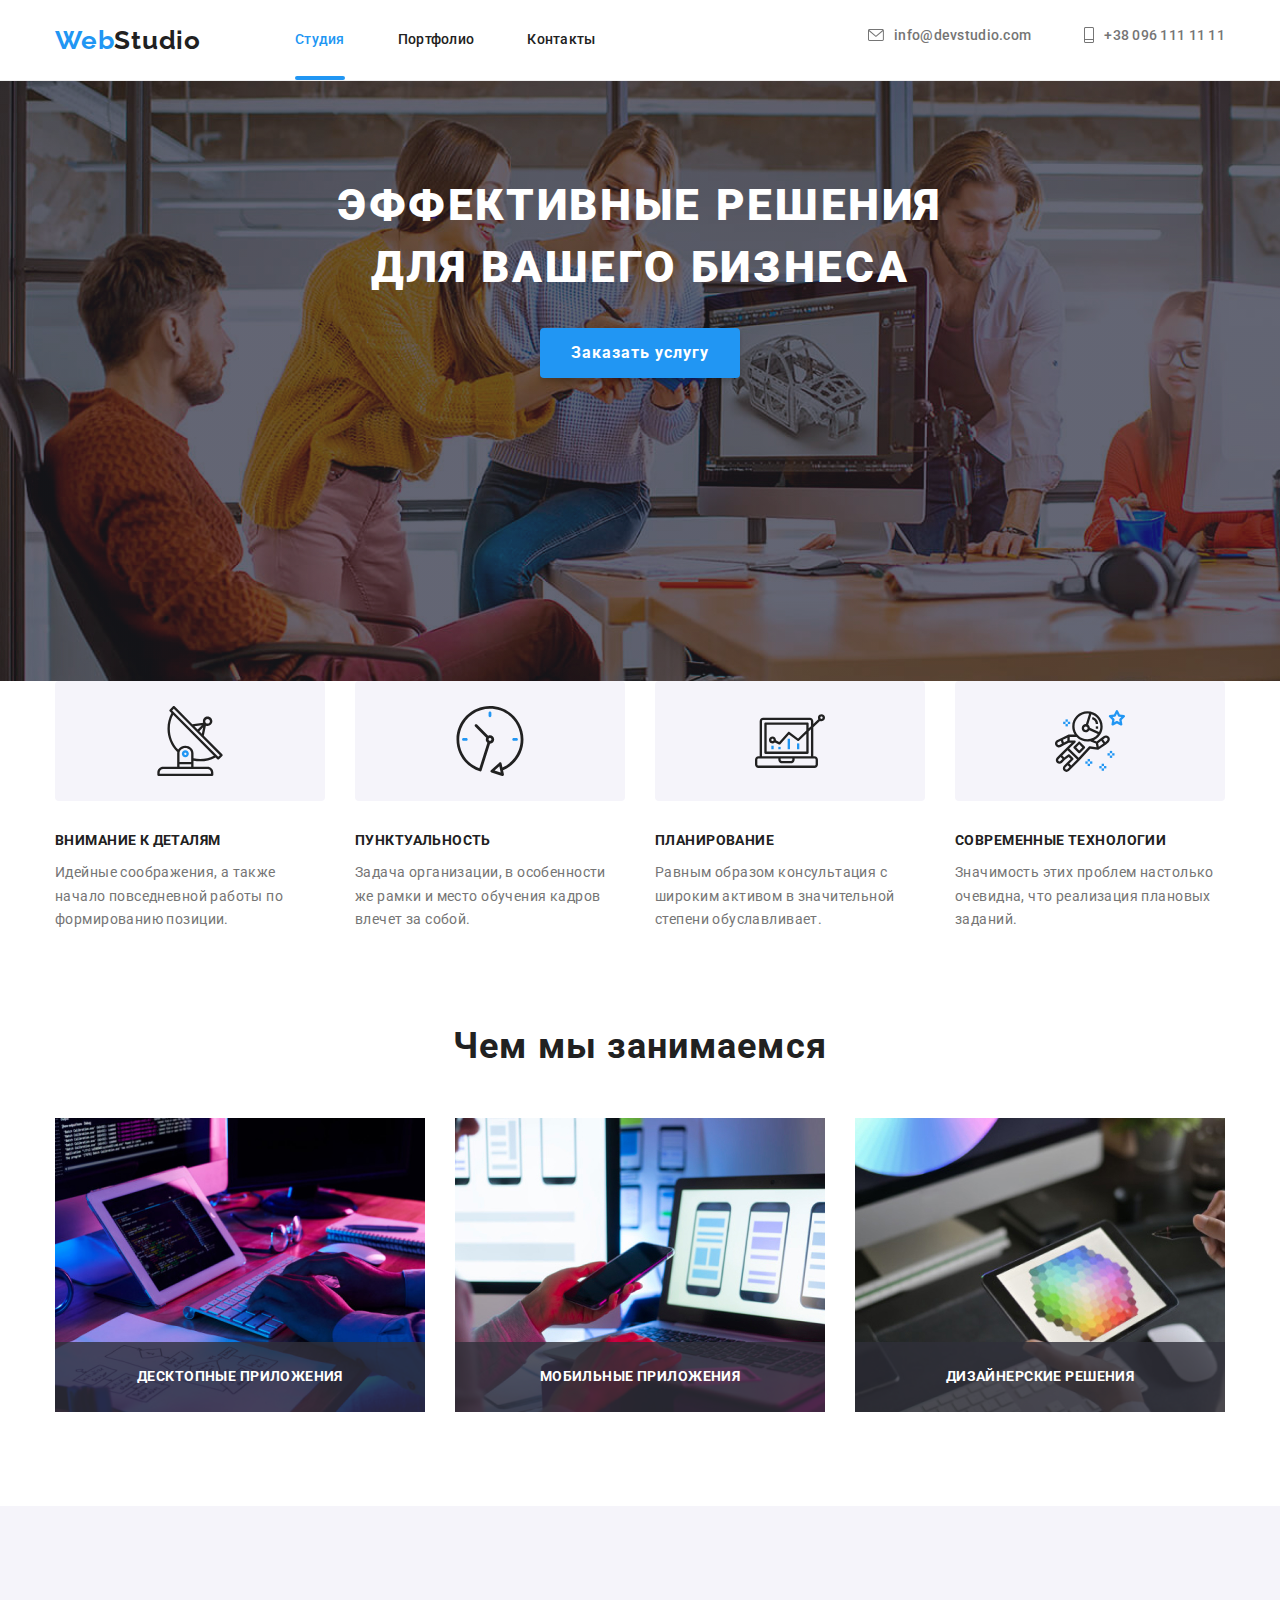
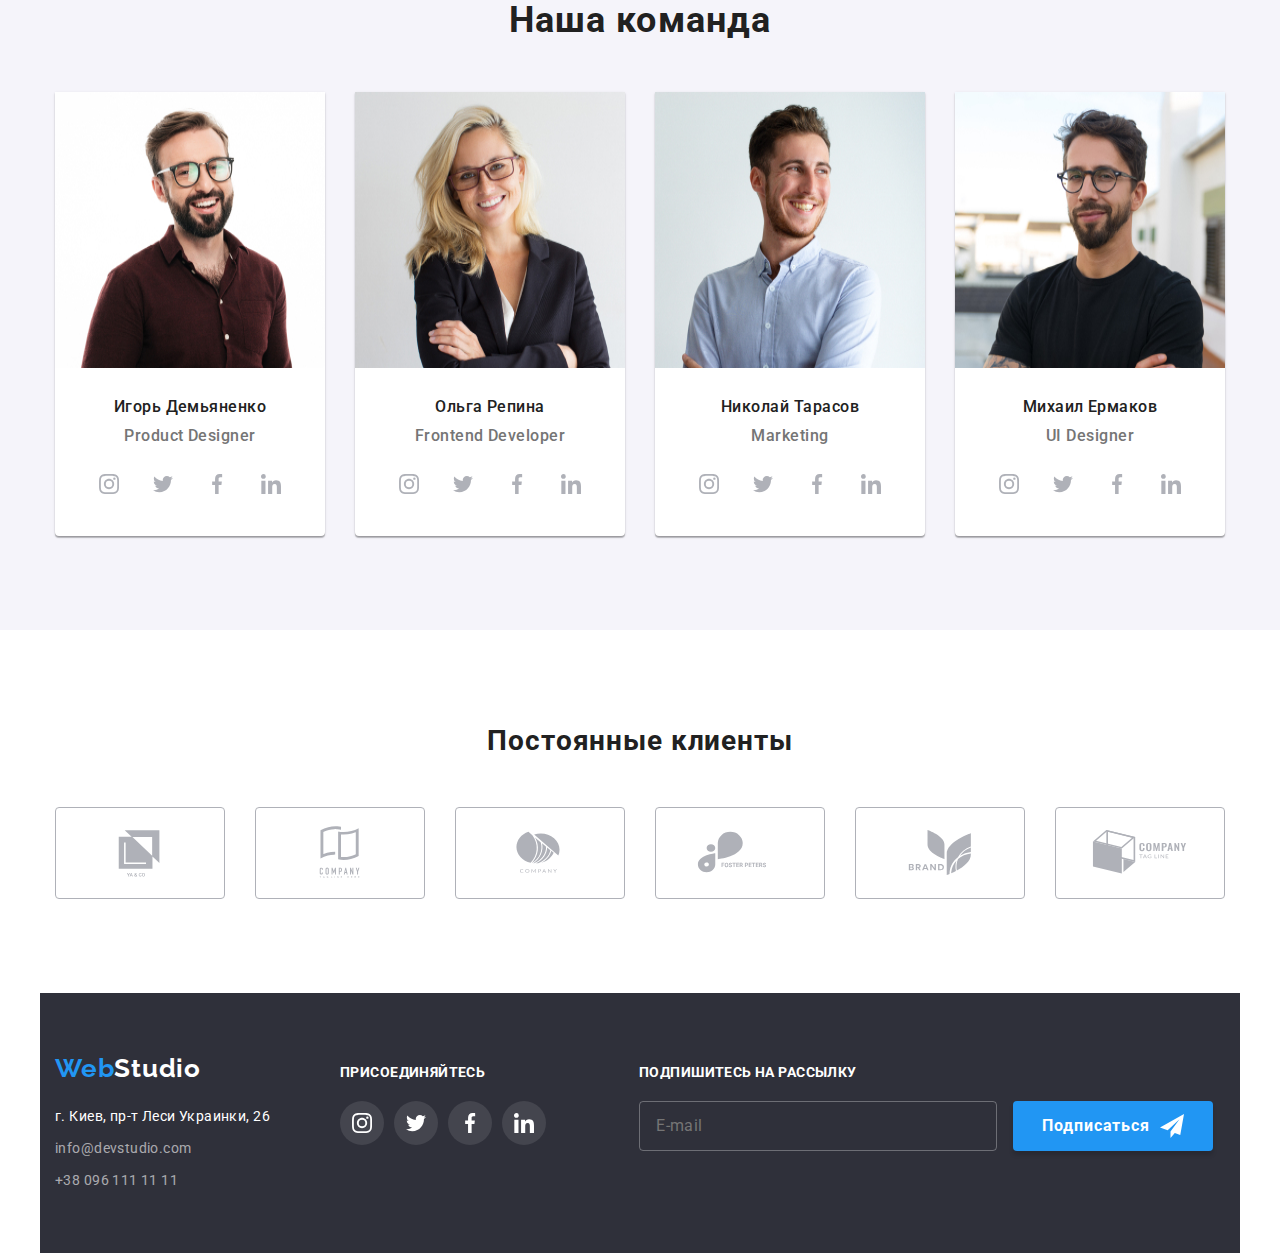
==== commit a56353f3: "ы" ====
--- a/index.html
+++ b/index.html
@@ -382,36 +382,36 @@
 
     <section class="list-team-logo section outline">
     <div class="container companys">
-        <h2 class="work__style">Постоянные клиенты</h2>
+        <h2 class="company__style">Постоянные клиенты</h2>
         <ul class="company__list">
-            <li>
+            <li class="company__item">
                 <a class="company__link" href="#">
                     <svg class="company__icon">
                         <use href="./images/symbol-defs.svg#icon-Logo"></use>
                     </svg>
                 </a>
             </li>
-            <li><a class="company__link" href="#">
+            <li class="company__item"><a class="company__link" href="#">
                 <svg class="company__icon">
                     <use href="./images/symbol-defs.svg#icon-Logo-1"></use>
                 </svg>
             </a></li>
-            <li><a class="company__link" href="#">
+            <li class="company__item"><a class="company__link" href="#">
                 <svg class="company__icon">
                     <use href="./images/symbol-defs.svg#icon-Logo-2"></use>
                 </svg>
             </a></li>
-            <li><a class="company__link" href="#">
+            <li class="company__item"><a class="company__link" href="#">
                 <svg class="company__icon">
                     <use href="./images/symbol-defs.svg#icon-Logo-3"></use>
                 </svg>
             </a></li>
-            <li><a class="company__link" href="#">
+            <li class="company__item"><a class="company__link" href="#">
                 <svg class="company__icon">
                     <use href="./images/symbol-defs.svg#icon-Logo-4"></use>
                 </svg>
             </a></li>
-            <li>
+            <li class="company__item">
                 <a class="company__link" href="#">
                     <svg class="company__icon">
                         <use href="./images/symbol-defs.svg#icon-Logo-6"></use>
--- a/css/main.min.css
+++ b/css/main.min.css
@@ -1,2 +1,2 @@
-body{font-family:"Roboto", sans-serif;background-color:#fff;color:#212121;font-style:normal;font-weight:400;font-size:16px;line-height:1;font-weight:400}@media screen and (min-width: 320px) and (max-width: 767px){body{padding-top:81px}}ul,li{list-style:none;padding:0;margin:0}h1,h2,h3,h4,h5,h6,p{margin:0}a{text-decoration:none;color:inherit}address{font-style:normal}.container{width:100%;margin:0 auto;padding-left:15px;padding-right:15px}@media screen and (min-width: 480px){.container{width:480px}}@media screen and (min-width: 768px){.container{width:768px}}@media screen and (min-width: 1200px){.container{width:1200px}}section{padding-top:60px;padding-bottom:60px}@media screen and (min-width: 1200px){section{padding-top:94px;padding-bottom:94px}}textarea{resize:none}img{display:block;max-width:100%;height:auto}button{font-family:inherit;cursor:pointer;border:none}.navigation__headr-logo{font-family:"Raleway";font-style:normal;font-weight:bold;font-size:24px;line-height:1.19;letter-spacing:0.03em;color:#212121;text-decoration:none;display:-webkit-box;display:-ms-flexbox;display:flex;margin-right:94px}@media screen and (min-width: 1200px){.navigation__headr-logo{font-size:26px;line-height:1.19}}.navigation__headr-logo span{color:#2196f3}.navigation__headr-logo{cursor:pointer}.header-flex-container{display:-webkit-box;display:-ms-flexbox;display:flex;height:80px;-webkit-box-align:center;-ms-flex-align:center;align-items:center}@media screen and (min-width: 480px){.header-flex-container .container{width:480px}}.header{border-bottom:1px solid #EEEE}@media screen and (min-width: 480px) and (max-width: 767px){.header{position:fixed;top:0;left:0;width:100%;z-index:600;background-color:#fff}}@media screen and (min-width: 768px) and (max-width: 1199px){.header{display:-webkit-box;display:-ms-flexbox;display:flex;-webkit-box-align:center;-ms-flex-align:center;align-items:center;height:80px}}.navigation__link{font-size:14px;font-style:normal;font-weight:500;line-height:1.14;letter-spacing:0.02em;text-align:left;color:#212121;text-decoration:none;padding:32px 0}.navigation__link-contact{display:-webkit-box;display:-ms-flexbox;display:flex;-webkit-box-align:center;-ms-flex-align:center;align-items:center;font-family:"Roboto";font-style:normal;font-weight:500;font-size:12px;line-height:1.14;letter-spacing:0.02em;color:#757575;text-decoration:none;-webkit-transition:color 250ms cubic-bezier(0.4, 0, 0.2, 1);transition:color 250ms cubic-bezier(0.4, 0, 0.2, 1)}.navigation__link-contact:first-child{margin-bottom:10px}@media screen and (min-width: 1200px){.navigation__link-contact{font-size:14px;line-height:14.06px}}.navigation__link-contact:focus,.navigation__link-contact:hover{color:#2196f3}.navigation__list-contact{display:-webkit-box;display:-ms-flexbox;display:flex;margin-left:auto;-webkit-box-align:center;-ms-flex-align:center;align-items:center;-webkit-box-pack:justify;-ms-flex-pack:justify;justify-content:space-between;padding:0}.navigation__list{display:-webkit-box;display:-ms-flexbox;display:flex;-webkit-box-align:center;-ms-flex-align:center;align-items:center}@media screen and (min-width: 480px) and (max-width: 767px){.navigation__list{display:none;visibility:hidden;padding-top:0px}}.navigation__list-contact .navigation__item:not(:last-child){margin-right:53px}@media screen and (min-width: 768px) and (max-width: 1199px){.navigation__list-contact .navigation__item:not(:last-child){margin-right:0px}}.navigation__list .navigation__item:not(:last-child){margin-right:53px}.navigation__icon-mail{width:16px;height:12px;margin-right:10px}.navigation__icon-phone{height:16px;width:10px;margin-right:10px}.navigation__link{position:relative;display:-webkit-inline-box;display:-ms-inline-flexbox;display:inline-flex;-webkit-box-align:center;-ms-flex-align:center;align-items:center;padding-top:32px;padding-bottom:32px;-webkit-transition:color 250ms cubic-bezier(0.4, 0, 0.2, 1);transition:color 250ms cubic-bezier(0.4, 0, 0.2, 1)}.navigation__link::after{position:absolute;bottom:0;right:0;content:'';display:-webkit-inline-box;display:-ms-inline-flexbox;display:inline-flex;width:100%;height:4px;background-color:#2196f3;border-radius:2px;-webkit-transform:scale(0);transform:scale(0);opacity:0;-webkit-transition:opacity 250ms cubic-bezier(0.4, 0, 0.2, 1),-webkit-transform 250ms cubic-bezier(0.4, 0, 0.2, 1);transition:opacity 250ms cubic-bezier(0.4, 0, 0.2, 1),-webkit-transform 250ms cubic-bezier(0.4, 0, 0.2, 1);transition:transform 250ms cubic-bezier(0.4, 0, 0.2, 1),opacity 250ms cubic-bezier(0.4, 0, 0.2, 1);transition:transform 250ms cubic-bezier(0.4, 0, 0.2, 1),opacity 250ms cubic-bezier(0.4, 0, 0.2, 1),-webkit-transform 250ms cubic-bezier(0.4, 0, 0.2, 1)}.current:hover::after,.current:focus::after{-webkit-transform:scale(1);transform:scale(1);opacity:1}.current::after,.navigation__link .current:hover::after,.navigation__link .current:focus::after{-webkit-transform:scale(1);transform:scale(1);opacity:1}.current{color:#2196F3}.navigation__list-contact{display:-webkit-box;display:-ms-flexbox;display:flex;margin-left:auto;-webkit-box-align:center;-ms-flex-align:center;align-items:center;-webkit-box-pack:justify;-ms-flex-pack:justify;justify-content:space-between;padding:0}@media screen and (min-width: 480px) and (max-width: 767px){.navigation__list-contact{display:none;visibility:hidden;padding-top:0px}}@media screen and (min-width: 768px) and (max-width: 1199px){.navigation__list-contact{display:-webkit-box;display:-ms-flexbox;display:flex;-ms-flex-wrap:wrap;flex-wrap:wrap;-webkit-box-align:center;-ms-flex-align:center;align-items:center;margin-left:84px}}.header__navigation{display:-webkit-box;display:-ms-flexbox;display:flex;-webkit-box-align:center;-ms-flex-align:center;align-items:center}.icon__menu{width:40px;height:40px;z-index:100}.header__bt-menu{display:block;margin-left:auto;background-color:transparent;outline:transparent;border:transparent}@media screen and (min-width: 480px) and (max-width: 767px){.header__bt-menu{display:-webkit-box;display:-ms-flexbox;display:flex;margin-right:0px}}@media screen and (min-width: 768px){.header__bt-menu{display:none;visibility:hidden}}.icon-open{opacity:0}.header__bt-menu--active .icon-open{opacity:1}.icon-close{opacity:1}.header__bt-menu--active .icon-close{opacity:0}@media screen and (max-width: 767px){.header__mobile{position:fixed;top:-100vh;right:0;width:100vw;height:100vh;padding:48px 40px;visibility:hidden;opacity:0;background-color:#fff;-webkit-transition:250ms cubic-bezier(0.4, 0, 0.2, 1);transition:250ms cubic-bezier(0.4, 0, 0.2, 1)}.header__mobile--active{visibility:visible;opacity:1;top:0}}.mob{display:-webkit-box;display:-ms-flexbox;display:flex;-webkit-box-orient:vertical;-webkit-box-direction:normal;-ms-flex-direction:column;flex-direction:column}@media screen and (min-width: 768px){.mob{display:none}}.mob-nav__item:not(:last-child){margin-bottom:32px}.mob-nav__link{font-weight:500;font-size:40px;line-height:1.175;letter-spacing:0.02em;-webkit-transition:color 250ms cubic-bezier(0.4, 0, 0.2, 1);transition:color 250ms cubic-bezier(0.4, 0, 0.2, 1)}.mob-nav__link:hover,.mob-nav__link:focus{color:#2196f3}.mob-contacts{margin-top:auto;margin-bottom:64px}.mob-contacts__item:first-child{margin-bottom:32px;font-weight:500;font-size:34px;line-height:1.8;letter-spacing:0.02em;color:#2196f3}.mob-contacts__item:last-child{font-weight:500;font-size:24px;line-height:1.17;letter-spacing:0.02em;color:#757575}.mob-socials{display:-webkit-box;display:-ms-flexbox;display:flex}.mob-socials__item{padding:0 10px}.mob-socials__item:first-child{padding-left:0}.mob-socials__item:last-child{padding-right:0}.mob-socials__item:not(:last-child){border-right:1px solid rgba(33,33,33,0.2)}.mob-socials__link{font-weight:500;font-size:18px;line-height:1.22;letter-spacing:0.02em;color:#2196f3}.hero__button{display:-webkit-box;display:-ms-flexbox;display:flex;-webkit-box-pack:center;-ms-flex-pack:center;justify-content:center}.hero-owerlay{background-image:-webkit-gradient(linear, left top, right top, from(rgba(47,48,58,0.4)), to(rgba(47,48,58,0.4))),image-set(url("../images/hero/hero-bg-480.jpg") 1x, url("../images/hero/hero-bg-480@2x.jpg") 2x);background-image:linear-gradient(to right, rgba(47,48,58,0.4), rgba(47,48,58,0.4)),-webkit-image-set(url("../images/hero/hero-bg-480.jpg") 1x, url("../images/hero/hero-bg-480@2x.jpg") 2x);background-image:linear-gradient(to right, rgba(47,48,58,0.4), rgba(47,48,58,0.4)),image-set(url("../images/hero/hero-bg-480.jpg") 1x, url("../images/hero/hero-bg-480@2x.jpg") 2x);background-size:cover}@media screen and (min-width: 768px){.hero-owerlay{background-image:-webkit-gradient(linear, left top, right top, from(rgba(47,48,58,0.4)), to(rgba(47,48,58,0.4))),image-set(url("../images/hero/hero-bg-768.jpg") 1x, url("/images/hero/hero-bg-768@2x.jpg") 2x);background-image:linear-gradient(to right, rgba(47,48,58,0.4), rgba(47,48,58,0.4)),-webkit-image-set(url("../images/hero/hero-bg-768.jpg") 1x, url("/images/hero/hero-bg-768@2x.jpg") 2x);background-image:linear-gradient(to right, rgba(47,48,58,0.4), rgba(47,48,58,0.4)),image-set(url("../images/hero/hero-bg-768.jpg") 1x, url("/images/hero/hero-bg-768@2x.jpg") 2x)}}@media screen and (min-width: 1200px){.hero-owerlay{max-width:1600px;height:600px;background-image:-webkit-gradient(linear, left top, right top, from(rgba(47,48,58,0.4)), to(rgba(47,48,58,0.4))),image-set(url("../images/hero/hero-bg-1200.jpg") 1x, url("../images/hero/hero-bg-1200@2x.jpg") 2x);background-image:linear-gradient(to right, rgba(47,48,58,0.4), rgba(47,48,58,0.4)),-webkit-image-set(url("../images/hero/hero-bg-1200.jpg") 1x, url("../images/hero/hero-bg-1200@2x.jpg") 2x);background-image:linear-gradient(to right, rgba(47,48,58,0.4), rgba(47,48,58,0.4)),image-set(url("../images/hero/hero-bg-1200.jpg") 1x, url("../images/hero/hero-bg-1200@2x.jpg") 2x)}}.hero .hero__style{margin-right:auto;margin-bottom:30px;margin-left:auto;max-width:350px;font-weight:900;font-size:26px;line-height:1.61;letter-spacing:0.06em;text-transform:uppercase;color:#fff;text-align:center}@media screen and (min-width: 1200px){.hero .hero__style{max-width:696px;margin-left:auto;margin-right:auto;margin-bottom:30px;font-size:44px;font-weight:900;line-height:1.4;letter-spacing:0.06em;color:#fff}}.hero .button-main{display:block;margin:0 auto;width:200px;height:50px;-webkit-box-align:center;-ms-flex-align:center;align-items:center;-webkit-box-pack:center;-ms-flex-pack:center;justify-content:center;color:#fff;background:#2196f3;font-weight:700;font-size:16px;line-height:1.8;letter-spacing:0.06em;-webkit-box-shadow:0px 4px 4px rgba(0,0,0,0.15);box-shadow:0px 4px 4px rgba(0,0,0,0.15);border-color:transparent;border-radius:4px;cursor:pointer}.features__section{padding:60px 0}@media screen and (min-width: 1200px){.features__section{padding:94px 0}}@media screen and (min-width: 768px){.features-list{display:-webkit-box;display:-ms-flexbox;display:flex;-ms-flex-wrap:wrap;flex-wrap:wrap;gap:30px}}@media screen and (max-width: 768px){.features-item:not(:last-child){margin-bottom:30px}}@media screen and (min-width: 480px) and (max-width: 767px){.features-item{width:450px}}@media screen and (min-width: 768px){.features-item{max-width:354px}}@media screen and (min-width: 1200px){.features-item{max-width:270px}}.features-icon{display:-webkit-inline-box;display:-ms-inline-flexbox;display:inline-flex;-webkit-box-pack:center;-ms-flex-pack:center;justify-content:center;-webkit-box-align:center;-ms-flex-align:center;align-items:center;width:100%;height:120px;margin-bottom:30px;background-color:#f5f4fa;border-radius:4px}.features-icons{height:70px;width:70px}.features-text{font-weight:700;font-size:14px;line-height:1.4;letter-spacing:0.03em;text-transform:uppercase;margin-bottom:10px}@media screen and (max-width: 767px){.features-text{text-align:center}}.features-texts{font-size:14px;font-weight:400;line-height:1.71;letter-spacing:0.03em;color:#757575}@media screen and (max-width: 1199px){.container-main.section{display:none}}.work{padding:0;display:-webkit-box;display:-ms-flexbox;display:flex;-webkit-box-pack:justify;-ms-flex-pack:justify;justify-content:space-between}.work__list{display:-webkit-box;display:-ms-flexbox;display:flex;-webkit-box-pack:center;-ms-flex-pack:center;justify-content:center;gap:30px}.work__main{position:relative}.work__text{position:absolute;bottom:0;padding-top:27px;padding-bottom:27px;width:100%;font-weight:700;font-size:14px;line-height:1.14;text-align:center;letter-spacing:0.03em;text-transform:uppercase;color:#fff;background-color:rgba(47,48,58,0.8)}.work__style{margin-bottom:50px;font-weight:700;font-size:36px;line-height:1.16;text-align:center;letter-spacing:0.03em;color:#212121}.list-team{background-color:#f5f4fa;font-size:16px;font-weight:500;line-height:1.2;letter-spacing:0.03em}@media screen and (min-width: 768px){.team__item{display:-webkit-box;display:-ms-flexbox;display:flex;gap:30px;-webkit-box-pack:justify;-ms-flex-pack:justify;justify-content:space-between;-ms-flex-wrap:wrap;flex-wrap:wrap}}.team__list{padding-bottom:24px;max-width:450px;-webkit-box-shadow:0px 1px 3px rgba(0,0,0,0.12),0px 1px 1px rgba(0,0,0,0.14),0px 2px 1px rgba(0,0,0,0.2);box-shadow:0px 1px 3px rgba(0,0,0,0.12),0px 1px 1px rgba(0,0,0,0.14),0px 2px 1px rgba(0,0,0,0.2);border-radius:0px 0px 4px 4px;background-color:#fff}@media screen and (max-width: 767px){.team__list:not(:last-child){margin-bottom:30px}}@media screen and (min-width: 1200px){.team__list{padding-bottom:30px}}.team__photo{margin-bottom:30px}@media screen and (min-width: 480px){.team__photo{width:450px;height:460px}}@media screen and (min-width: 768px){.team__photo{width:354px;height:362px}}@media screen and (min-width: 1200px){.team__photo{width:270px;height:276px}}.teams__name{margin-bottom:10px;font-weight:500;font-size:16px;line-height:1.18;text-align:center;letter-spacing:0.03em}.teams__position{margin-bottom:16px;font-size:16px;line-height:1.18;text-align:center;letter-spacing:0.03em;color:#757575}.socials__list{display:-webkit-box;display:-ms-flexbox;display:flex;-webkit-box-pack:center;-ms-flex-pack:center;justify-content:center;gap:10px;-webkit-box-align:baseline;-ms-flex-align:baseline;align-items:baseline;margin-top:0px;padding:0px;list-style:none}.socials__link-team{display:-webkit-inline-box;display:-ms-inline-flexbox;display:inline-flex;-webkit-box-pack:center;-ms-flex-pack:center;justify-content:center;-webkit-box-align:center;-ms-flex-align:center;align-items:center;width:44px;height:44px;color:#afb1b8;background-color:#fff;border-radius:50%;-webkit-transition:background-color 250ms cubic-bezier(0.4, 0, 0.2, 1),color 250ms cubic-bezier(0.4, 0, 0.2, 1);transition:background-color 250ms cubic-bezier(0.4, 0, 0.2, 1),color 250ms cubic-bezier(0.4, 0, 0.2, 1)}.socials__link-team:hover,.socials__link-team:focus{background-color:#2196f3;color:#fff}.socials__icon{width:20px;height:20px}.company__list{display:-webkit-box;display:-ms-flexbox;display:flex;-webkit-box-pack:center;-ms-flex-pack:center;justify-content:center;gap:30px}@media screen and (max-width: 1199px){.company__list{display:-webkit-box;display:-ms-flexbox;display:flex;gap:30px;-webkit-box-pack:center;-ms-flex-pack:center;justify-content:center;-ms-flex-wrap:wrap;flex-wrap:wrap}}.company__link{display:-webkit-inline-box;display:-ms-inline-flexbox;display:inline-flex;-webkit-box-pack:center;-ms-flex-pack:center;justify-content:center;-webkit-box-align:center;-ms-flex-align:center;align-items:center;width:170px;height:92px;color:#afb1b8;border:1px solid #afb1b8;border-radius:4px;-webkit-transition:color 250ms cubic-bezier(0.4, 0, 0.2, 1),border-color 250ms cubic-bezier(0.4, 0, 0.2, 1);transition:color 250ms cubic-bezier(0.4, 0, 0.2, 1),border-color 250ms cubic-bezier(0.4, 0, 0.2, 1)}.company__link:hover,.company__link:focus{border-color:#2196f3;color:#2196f3;-webkit-transition:color 250ms cubic-bezier(0.4, 0, 0.2, 1);transition:color 250ms cubic-bezier(0.4, 0, 0.2, 1)}.company__icon{max-width:106px;max-height:60px}.list-team-logo{font-weight:500;line-height:1.2;letter-spacing:0.03em;background-color:#fff}.modal{position:absolute;top:50%;left:50%;-webkit-transform:translate(-50%, -50%);transform:translate(-50%, -50%);z-index:1000;height:581px;width:528px;padding:40px;background-color:#fff;border-radius:4px;transform:translate(-50%, -50%);-webkit-transition:-webkit-transform 250ms cubic-bezier(0.4, 0, 0.2, 1);transition:-webkit-transform 250ms cubic-bezier(0.4, 0, 0.2, 1);transition:transform 250ms cubic-bezier(0.4, 0, 0.2, 1);transition:transform 250ms cubic-bezier(0.4, 0, 0.2, 1), -webkit-transform 250ms cubic-bezier(0.4, 0, 0.2, 1);cursor:pointer;overflow:hidden}@media screen and (min-width: 480px) and (max-width: 1199px){.modal{height:609px;width:450px;top:50%;left:50%;-webkit-transform:translate(-50%, -50%);transform:translate(-50%, -50%);border-radius:4px;-webkit-transition:-webkit-transform 250ms cubic-bezier(0.4, 0, 0.2, 1);transition:-webkit-transform 250ms cubic-bezier(0.4, 0, 0.2, 1);transition:transform 250ms cubic-bezier(0.4, 0, 0.2, 1);transition:transform 250ms cubic-bezier(0.4, 0, 0.2, 1), -webkit-transform 250ms cubic-bezier(0.4, 0, 0.2, 1)}}.modal-close{position:absolute;top:8px;right:8px;display:-webkit-inline-box;display:-ms-inline-flexbox;display:inline-flex;-webkit-box-pack:center;-ms-flex-pack:center;justify-content:center;-webkit-box-align:center;-ms-flex-align:center;align-items:center;width:30px;height:30px;border-radius:50%;background-color:transparent;border:1px solid rgba(0,0,0,0.1);-webkit-transition:fill 250ms cubic-bezier(0.4, 0, 0.2, 1);transition:fill 250ms cubic-bezier(0.4, 0, 0.2, 1);cursor:pointer}.modal-close:hover,.modal-close:focus{fill:#2196f3}.icon-cls{width:18px;height:18px;-webkit-transition:250ms cubic-bezier(0.4, 0, 0.2, 1);transition:250ms cubic-bezier(0.4, 0, 0.2, 1)}.form__icon{position:absolute;top:50%;left:12px;width:18px;height:18px;-webkit-transition:250ms cubic-bezier(0.4, 0, 0.2, 1);transition:250ms cubic-bezier(0.4, 0, 0.2, 1)}.register{display:block}.register__form-opts{position:relative;display:-webkit-box;display:-ms-flexbox;display:flex;-webkit-box-orient:vertical;-webkit-box-direction:normal;-ms-flex-direction:column;flex-direction:column;margin-bottom:10px}.register__form-word{width:100%;padding:10px 11px 10px 42px;border:1px solid rgba(33,33,33,0.2);border-radius:4px;-webkit-transition:250ms cubic-bezier(0.4, 0, 0.2, 1);transition:250ms cubic-bezier(0.4, 0, 0.2, 1)}.register__text{margin-bottom:4px;font-size:12px;line-height:1.17;letter-spacing:0.01em;color:#757575}.register__textarea{padding:12px 16px;height:120px;border:1px solid rgba(33,33,33,0.2);-webkit-box-sizing:border-box;box-sizing:border-box;border-radius:4px;resize:none}.register__link{color:#2196f3;text-decoration:underline}.register__form-word,.register__textarea{border:1px solid rgba(33,33,33,0.2);border-radius:4px;-webkit-transform:border-color 250ms cubic-bezier(0.4, 0, 0.2, 1);transform:border-color 250ms cubic-bezier(0.4, 0, 0.2, 1)}.register__form-word:hover,.register__form-word:focus,.register__textarea:hover,.register__textarea:focus{outline:none;border-color:#2196f3}.register__form-word:hover ~ .form__icon,.register__form-word:focus ~ .form__icon,.register__textarea:hover ~ .form__icon,.register__textarea:focus ~ .form__icon{color:#2196f3}.register__textarea{border:1px solid rgba(33,33,33,0.2);border-radius:4px;-webkit-transform:border-color 250ms cubic-bezier(0.4, 0, 0.2, 1);transform:border-color 250ms cubic-bezier(0.4, 0, 0.2, 1)}.register__textarea:hover,.register__textarea:focus{outline:none;border-color:#2196f3}.register__textarea:hover ~ .form__icon,.register__textarea:focus ~ .form__icon{color:#2196f3}.form__field-checkbox{display:-webkit-box;display:-ms-flexbox;display:flex;-webkit-box-pack:center;-ms-flex-pack:center;justify-content:center;-webkit-box-align:center;-ms-flex-align:center;align-items:center;margin-bottom:30px}.form__input-checkbox{-webkit-appearance:none;-moz-appearance:none;appearance:none}.form__checkbox-icon{display:-webkit-inline-box;display:-ms-inline-flexbox;display:inline-flex;width:16px;height:15px;border:2px solid #212121;border-radius:2px}.register__link{color:#2196f3;text-decoration:underline}.form__label-checkbox{margin-left:8px;font-size:14px;line-height:1.71;letter-spacing:0.03em;color:#757575}.form__btn .button-main{padding:10px 52px}.form__input-checkbox:checked+.form__checkbox-icon{background-color:#2196f3;background-image:url("data:image/svg+xml;charset=utf8,%3Csvg width='16' height='15' fill='none' xmlns='http://www.w3.org/2000/svg'%3E%3Cpath d='m3.957 7.752-.069-.066-.069.065-.888.842-.076.072.076.073 3.496 3.334.069.066.069-.066 7.504-7.158.076-.073-.076-.072-.882-.841-.069-.066-.069.066-6.553 6.246-2.539-2.422Z' fill='%23fff' stroke='%23fff' stroke-width='.2'/%3E%3C/svg%3E");background-position:center;background-origin:border-box;border-color:#2196f3}.is-hidden{opacity:0;visibility:hidden;pointer-events:none}.modal__register-text{font-size:20px;font-weight:700;line-height:23px;letter-spacing:0.03em;text-align:center;margin-bottom:12px}.struducture{padding-top:94px;padding-bottom:94px}.button__control{display:-webkit-box;display:-ms-flexbox;display:flex;-webkit-box-pack:center;-ms-flex-pack:center;justify-content:center;margin-bottom:50px}@media screen and (min-width: 480px) and (max-width: 768px){.button__control{display:-webkit-box;display:-ms-flexbox;display:flex;-ms-flex-wrap:wrap;flex-wrap:wrap;-webkit-box-pack:start;-ms-flex-pack:start;justify-content:flex-start;flex-wrap:wrap;gap:15px 8px;margin-bottom:40px}}@media screen and (min-width: 768px) and (max-width: 1199px){.button__control{display:-webkit-box;display:-ms-flexbox;display:flex;-ms-flex-wrap:wrap;flex-wrap:wrap;gap:15px 8px;-webkit-box-pack:center;-ms-flex-pack:center;justify-content:center}}.button__list:not(:last-child){margin-right:8px}.button__list{-webkit-transition:color 250ms cubic-bezier(0.4, 0, 0.2, 1);transition:color 250ms cubic-bezier(0.4, 0, 0.2, 1)}.button__list:focus,.button__list:hover{color:#2196f3}.button__item{padding:6px 22px;font-weight:500;font-size:16px;line-height:1.6;text-align:center;letter-spacing:0.03em;color:#212121;background-color:#f5f4fa;border:none;border-radius:4px;cursor:pointer;-webkit-transition:color 250ms cubic-bezier(0.4, 0, 0.2, 1),background-color 250ms cubic-bezier(0.4, 0, 0.2, 1),-webkit-box-shadow 250ms cubic-bezier(0.4, 0, 0.2, 1);transition:color 250ms cubic-bezier(0.4, 0, 0.2, 1),background-color 250ms cubic-bezier(0.4, 0, 0.2, 1),-webkit-box-shadow 250ms cubic-bezier(0.4, 0, 0.2, 1);transition:color 250ms cubic-bezier(0.4, 0, 0.2, 1),background-color 250ms cubic-bezier(0.4, 0, 0.2, 1),box-shadow 250ms cubic-bezier(0.4, 0, 0.2, 1);transition:color 250ms cubic-bezier(0.4, 0, 0.2, 1),background-color 250ms cubic-bezier(0.4, 0, 0.2, 1),box-shadow 250ms cubic-bezier(0.4, 0, 0.2, 1),-webkit-box-shadow 250ms cubic-bezier(0.4, 0, 0.2, 1);-webkit-box-shadow:0px 3px 1px rgba(0,0,0,0.1),0px 1px 2px rgba(0,0,0,0.08),0px 2px 2px rgba(0,0,0,0.12);box-shadow:0px 3px 1px rgba(0,0,0,0.1),0px 1px 2px rgba(0,0,0,0.08),0px 2px 2px rgba(0,0,0,0.12)}.button__item:hover,.button__item:focus{color:#fff;background-color:#2196f3}.project{display:-webkit-box;display:-ms-flexbox;display:flex;-ms-flex-preferred-size:calc(100% / 9);flex-basis:calc(100% / 9);-ms-flex-wrap:wrap;flex-wrap:wrap;padding:0;list-style:none;-webkit-box-pack:justify;-ms-flex-pack:justify;justify-content:space-between;text-align:left;cursor:pointer;gap:30px}@media screen and (min-width: 480px) and (max-width: 768px){.project{display:-webkit-box;display:-ms-flexbox;display:flex}}@media screen and (min-width: 768px) and (max-width: 1199px){.project{display:-webkit-box;display:-ms-flexbox;display:flex;gap:30px;-webkit-box-pack:justify;-ms-flex-pack:justify;justify-content:space-between;-ms-flex-wrap:wrap;flex-wrap:wrap}}.project__example-text{line-height:1.9;letter-spacing:0.03em;color:#757575}.project__link{display:inline-block;-webkit-transition:-webkit-box-shadow 250ms cubic-bezier(0.4, 0, 0.2, 1);transition:-webkit-box-shadow 250ms cubic-bezier(0.4, 0, 0.2, 1);transition:box-shadow 250ms cubic-bezier(0.4, 0, 0.2, 1);transition:box-shadow 250ms cubic-bezier(0.4, 0, 0.2, 1), -webkit-box-shadow 250ms cubic-bezier(0.4, 0, 0.2, 1)}.project__link:hover,.project__link:focus{-webkit-box-shadow:0px 1px 1px rgba(0,0,0,0.12),0px 4px 4px rgba(0,0,0,0.06),1px 4px 6px rgba(0,0,0,0.16);box-shadow:0px 1px 1px rgba(0,0,0,0.12),0px 4px 4px rgba(0,0,0,0.06),1px 4px 6px rgba(0,0,0,0.16)}.project__text-name{font-weight:bold;font-size:18px;line-height:2;letter-spacing:0.06em;color:#212121}.project__text-img{padding:20px 24px;border:1px solid #eee;border-radius:0px 0px 4px 4px}.project__list{max-width:370px}@media screen and (min-width: 768px) and (max-width: 1199px){.project__list{max-width:354px}}.project__photo{position:relative;overflow:hidden}.project__texts{position:absolute;max-height:294px;display:-webkit-box;display:-ms-flexbox;display:flex;-webkit-box-align:center;-ms-flex-align:center;align-items:center;padding:63px 24px;background-color:#2196f3;-webkit-transition:-webkit-transform 250ms cubic-bezier(0.4, 0, 0.2, 1);transition:-webkit-transform 250ms cubic-bezier(0.4, 0, 0.2, 1);transition:transform 250ms cubic-bezier(0.4, 0, 0.2, 1);transition:transform 250ms cubic-bezier(0.4, 0, 0.2, 1), -webkit-transform 250ms cubic-bezier(0.4, 0, 0.2, 1)}.project__link:hover .project__texts{-webkit-transform:translateY(-100%);transform:translateY(-100%)}.project__text{font-size:18px;line-height:1.56;letter-spacing:0.03em;color:#fff}.footer{display:-webkit-box;display:-ms-flexbox;display:flex;-webkit-box-align:baseline;-ms-flex-align:baseline;align-items:baseline;background-color:#2f303a}@media screen and (min-width: 480px) and (max-width: 767px){.footer{display:-webkit-box;display:-ms-flexbox;display:flex;-webkit-box-align:center;-ms-flex-align:center;align-items:center;background-color:#2f303a;-webkit-box-orient:vertical;-webkit-box-direction:normal;-ms-flex-direction:column;flex-direction:column;-ms-flex-line-pack:distribute;align-content:space-around}}@media screen and (min-width: 768px) and (max-width: 1199px){.footer{display:-webkit-box;display:-ms-flexbox;display:flex;-ms-flex-wrap:wrap;flex-wrap:wrap;-webkit-box-pack:space-evenly;-ms-flex-pack:space-evenly;justify-content:space-evenly;-ms-flex-align:baseline;align-items:baseline;-webkit-box-pack:center;-webkit-box-align:baseline;text-align:center}}@media screen and (min-width: 480px) and (max-width: 767px){.footer__contact-list{display:-webkit-box;display:-ms-flexbox;display:flex;-webkit-box-pack:center;-ms-flex-pack:center;justify-content:center}}@media screen and (min-width: 768px) and (max-width: 1199px){.footer__contact-list{display:-webkit-box;display:-ms-flexbox;display:flex;-ms-flex-wrap:wrap;flex-wrap:wrap}}.footer__flex-item:not(:last-child){margin-bottom:60px}@media screen and (min-width: 480px) and (max-width: 767px){.socials__item{display:-webkit-box;display:-ms-flexbox;display:flex;-webkit-box-pack:center;-ms-flex-pack:center;justify-content:center}}@media screen and (min-width: 768px) and (max-width: 1199px){.socials__item{display:-webkit-box;display:-ms-flexbox;display:flex;-ms-flex-wrap:wrap;flex-wrap:wrap}}footer{background-color:#2f303a;padding-top:60px;padding-bottom:60px}.footer__contact{font-size:14px;line-height:1.7;letter-spacing:0.03em;text-align:left;color:rgba(255,255,255,0.6);-webkit-transition:color 250ms cubic-bezier(0.4, 0, 0.2, 1);transition:color 250ms cubic-bezier(0.4, 0, 0.2, 1)}.footer__contact:hover,.footer__contact:focus{color:#2196f3}.footer__flex-item .socials__link:hover,.footer__flex-item .socials__link:focus{background-color:#2196f3}@media screen and (min-width: 1200px){.footer__flex-item:nth-child(1){margin-right:70px}.footer__flex-item:nth-child(2){margin-right:93px}}.socials__link{display:-webkit-inline-box;display:-ms-inline-flexbox;display:inline-flex;-webkit-box-pack:center;-ms-flex-pack:center;justify-content:center;-webkit-box-align:center;-ms-flex-align:center;align-items:center;width:44px;height:44px;color:#fff;background-color:#fff;border-radius:50%;-webkit-transition:background-color 250ms cubic-bezier(0.4, 0, 0.2, 1),color 250ms cubic-bezier(0.4, 0, 0.2, 1);transition:background-color 250ms cubic-bezier(0.4, 0, 0.2, 1),color 250ms cubic-bezier(0.4, 0, 0.2, 1)}@media screen and (min-width: 480px) and (max-width: 767px){.socials__link{display:-webkit-box;display:-ms-flexbox;display:flex;-webkit-box-pack:center;-ms-flex-pack:center;justify-content:center}}.footer__flex-item .socials__link:hover,.footer__flex-item .socials__link:focus{background-color:#2196F3}.footer__contact-list:not(:last-child){margin-bottom:9px}.footer__logo{display:inline-block;margin-bottom:20px;font-family:"Raleway";font-style:normal;font-weight:bold;font-size:26px;line-height:1.19;letter-spacing:0.03em;color:#fff;text-decoration:none}@media screen and (min-width: 480px) and (max-width: 767px){.footer__logo{display:-webkit-box;display:-ms-flexbox;display:flex;-webkit-box-pack:center;-ms-flex-pack:center;justify-content:center}}.footer__logo span,.footer__logo .navigation__headr-logo span{color:#2196f3}.footer__contact{font-size:14px;line-height:1.7;letter-spacing:0.03em;text-align:left;color:rgba(255,255,255,0.6);-webkit-transition:color 250ms cubic-bezier(0.4, 0, 0.2, 1);transition:color 250ms cubic-bezier(0.4, 0, 0.2, 1)}.footer__contact:hover,.footer__contact:focus{color:#2196f3}.footer__contact-headr{padding:32px 0}.footer__text{margin-bottom:20px;font-weight:700;font-size:14px;line-height:1.14;letter-spacing:0.03em;text-transform:uppercase;color:#fff}@media screen and (min-width: 480px) and (max-width: 767px){.footer__text{display:-webkit-box;display:-ms-flexbox;display:flex;-webkit-box-pack:center;-ms-flex-pack:center;justify-content:center}}@media screen and (min-width: 768px) and (max-width: 1199px){.footer__text{text-align:center}}.footer__input-email{padding:14px 16px;margin-right:12px;width:358px;font-size:16px;line-height:1.25;letter-spacing:0.03em;color:#fff;background-color:transparent;border:1px solid rgba(255,255,255,0.3);border-radius:4px;-webkit-transition:border-color 250ms cubic-bezier(0.4, 0, 0.2, 1);transition:border-color 250ms cubic-bezier(0.4, 0, 0.2, 1)}@media screen and (max-width: 1199px){.footer__input-email{margin-bottom:20px}.footer__input-email{width:450px;margin-right:0px}}.footer__input-email:hover{border-color:#2196f3}.footer__input-email:focus{border-color:#2196f3;outline:none}.footer__btn-s{display:-webkit-inline-box;display:-ms-inline-flexbox;display:inline-flex;margin:0 auto;width:200px;height:50px;-webkit-box-align:center;-ms-flex-align:center;align-items:center;-webkit-box-pack:center;-ms-flex-pack:center;justify-content:center;color:#fff;background:#2196f3;font-weight:700;font-size:16px;line-height:1.8;letter-spacing:0.06em;-webkit-box-shadow:0px 4px 4px rgba(0,0,0,0.15);box-shadow:0px 4px 4px rgba(0,0,0,0.15);border-color:transparent;border-radius:4px;cursor:pointer}@media screen and (min-width: 480px) and (max-width: 767px){.footer__btn-s{display:-webkit-box;display:-ms-flexbox;display:flex;-webkit-box-pack:center;-ms-flex-pack:center;justify-content:center}}@media screen and (min-width: 768px) and (max-width: 1199px){.footer__btn-s{display:-webkit-box;display:-ms-flexbox;display:flex}}.footer__btn-s::after{content:'';width:24px;height:24px;margin-left:10px;background-image:url("data:image/svg+xml;charset=utf8,%3Csvg width='24' height='24' fill='none' xmlns='http://www.w3.org/2000/svg'%3E%3Cpath d='M24 0 0 13.5l7.67 2.84L19.5 5.25l-8.998 12.14.007.002-.009-.002V24l4.301-5.018L20.251 21 24 0Z' fill='%23fff'/%3E%3C/svg%3E")}.footer__map{font-style:normal;font-weight:400;font-size:14px;line-height:24px;letter-spacing:0.03em;color:#fff}.socials__icon{width:20px;height:20px}.footer__flex-item .socials__link{background-color:rgba(255,255,255,0.1)}@media screen and (min-width: 768px) and (max-width: 1199px){.footer__item{text-align:center}}
+.navigation__headr-logo{font-family:"Raleway";font-style:normal;font-weight:bold;font-size:24px;line-height:1.19;letter-spacing:0.03em;color:#212121;text-decoration:none;display:-webkit-box;display:-ms-flexbox;display:flex;margin-right:94px}@media screen and (min-width: 1200px){.navigation__headr-logo{font-size:26px;line-height:1.19}}.navigation__headr-logo span{color:#2196f3}.navigation__headr-logo{cursor:pointer}.header-flex-container{display:-webkit-box;display:-ms-flexbox;display:flex;height:60px;-webkit-box-align:center;-ms-flex-align:center;align-items:center}@media screen and (min-width: 480px){.header-flex-container .container{width:480px}}@media screen and (min-width: 768px){.header-flex-container{height:80px}}.header{border-bottom:1px solid #EEEE}@media screen and (max-width: 767px){.header{position:fixed;top:0;left:0;width:100vw;z-index:600;background-color:#fff}}@media screen and (min-width: 768px) and (max-width: 1199px){.header{display:-webkit-box;display:-ms-flexbox;display:flex;-webkit-box-align:center;-ms-flex-align:center;align-items:center;height:80px}}.navigation__link{font-size:14px;font-style:normal;font-weight:500;line-height:1.14;letter-spacing:0.02em;text-align:left;color:#212121;text-decoration:none;padding:32px 0}.navigation__link:focus,.navigation__link:hover{color:#2196f3}.navigation__link-contact{display:-webkit-box;display:-ms-flexbox;display:flex;-webkit-box-align:center;-ms-flex-align:center;align-items:center;font-family:"Roboto";font-style:normal;font-weight:500;font-size:12px;line-height:1.14;letter-spacing:0.02em;color:#757575;text-decoration:none;-webkit-transition:color 250ms cubic-bezier(0.4, 0, 0.2, 1);transition:color 250ms cubic-bezier(0.4, 0, 0.2, 1)}.navigation__link-contact:first-child{margin-bottom:10px}@media screen and (min-width: 1200px){.navigation__link-contact{font-size:14px;line-height:14.06px}}.navigation__link-contact:focus,.navigation__link-contact:hover{color:#2196f3}.navigation__list-contact{display:-webkit-box;display:-ms-flexbox;display:flex;margin-left:auto;-webkit-box-align:center;-ms-flex-align:center;align-items:center;-webkit-box-pack:justify;-ms-flex-pack:justify;justify-content:space-between;padding:0}.navigation__list{display:-webkit-box;display:-ms-flexbox;display:flex;-webkit-box-align:center;-ms-flex-align:center;align-items:center}@media screen and (max-width: 767px){.navigation__list{display:none;visibility:hidden;padding-top:0px}}.navigation__list-contact .navigation__item:not(:last-child){margin-right:53px}@media screen and (min-width: 768px) and (max-width: 1199px){.navigation__list-contact .navigation__item:not(:last-child){margin-right:0px}}.navigation__list .navigation__item:not(:last-child){margin-right:53px}.navigation__icon-mail{width:16px;height:12px;margin-right:10px}.navigation__icon-phone{height:16px;width:10px;margin-right:10px}.navigation__link{position:relative;display:-webkit-inline-box;display:-ms-inline-flexbox;display:inline-flex;-webkit-box-align:center;-ms-flex-align:center;align-items:center;padding-top:32px;padding-bottom:32px;-webkit-transition:color 250ms cubic-bezier(0.4, 0, 0.2, 1);transition:color 250ms cubic-bezier(0.4, 0, 0.2, 1)}.navigation__link::after{position:absolute;bottom:0;right:0;content:'';display:-webkit-inline-box;display:-ms-inline-flexbox;display:inline-flex;width:100%;height:4px;background-color:#2196f3;border-radius:2px;-webkit-transform:scale(0);transform:scale(0);opacity:0;-webkit-transition:opacity 250ms cubic-bezier(0.4, 0, 0.2, 1),-webkit-transform 250ms cubic-bezier(0.4, 0, 0.2, 1);transition:opacity 250ms cubic-bezier(0.4, 0, 0.2, 1),-webkit-transform 250ms cubic-bezier(0.4, 0, 0.2, 1);transition:transform 250ms cubic-bezier(0.4, 0, 0.2, 1),opacity 250ms cubic-bezier(0.4, 0, 0.2, 1);transition:transform 250ms cubic-bezier(0.4, 0, 0.2, 1),opacity 250ms cubic-bezier(0.4, 0, 0.2, 1),-webkit-transform 250ms cubic-bezier(0.4, 0, 0.2, 1)}.current:hover::after,.current:focus::after{-webkit-transform:scale(1);transform:scale(1);opacity:1}.current::after,.navigation__link .current:hover::after,.navigation__link .current:focus::after{-webkit-transform:scale(1);transform:scale(1);opacity:1}.current{color:#2196F3}.navigation__list-contact{display:-webkit-box;display:-ms-flexbox;display:flex;margin-left:auto;-webkit-box-align:center;-ms-flex-align:center;align-items:center;-webkit-box-pack:justify;-ms-flex-pack:justify;justify-content:space-between;padding:0}@media screen and (max-width: 767px){.navigation__list-contact{display:none;visibility:hidden;padding-top:0px}}@media screen and (min-width: 768px) and (max-width: 1199px){.navigation__list-contact{display:-webkit-box;display:-ms-flexbox;display:flex;-ms-flex-wrap:wrap;flex-wrap:wrap;-webkit-box-align:center;-ms-flex-align:center;align-items:center;margin-left:84px}}.header__navigation{display:-webkit-box;display:-ms-flexbox;display:flex;-webkit-box-align:center;-ms-flex-align:center;align-items:center}.icon__menu{width:40px;height:40px;z-index:100}.header__bt-menu{display:block;margin-left:auto;background-color:transparent;outline:transparent;border:transparent}@media screen and (max-width: 767px){.header__bt-menu{display:-webkit-box;display:-ms-flexbox;display:flex;margin-right:0px;z-index:1000}}@media screen and (min-width: 768px){.header__bt-menu{display:none;visibility:hidden}}.icon-open{opacity:0}.header__bt-menu--active .icon-open{opacity:1}.icon-close{opacity:1}.header__bt-menu--active .icon-close{opacity:0}@media screen and (max-width: 767px){.header__mobile{position:fixed;top:-100vh;left:0;width:100vw;height:100vh;padding:48px 40px;visibility:hidden;opacity:0;background-color:#fff;-webkit-transition:250ms cubic-bezier(0.4, 0, 0.2, 1);transition:250ms cubic-bezier(0.4, 0, 0.2, 1)}.header__mobile--active{visibility:visible;opacity:1;top:0}}.mob{display:-webkit-box;display:-ms-flexbox;display:flex;-webkit-box-orient:vertical;-webkit-box-direction:normal;-ms-flex-direction:column;flex-direction:column}@media screen and (min-width: 768px){.mob{display:none}}.mob-nav__item:not(:last-child){margin-bottom:32px}.mob-nav__link{font-weight:500;font-size:40px;line-height:1.175;letter-spacing:0.02em;-webkit-transition:color 250ms cubic-bezier(0.4, 0, 0.2, 1);transition:color 250ms cubic-bezier(0.4, 0, 0.2, 1)}.mob-nav__link:hover,.mob-nav__link:focus{color:#2196f3}.mob-contacts{margin-top:auto;margin-bottom:64px}.mob-contacts__item:first-child{margin-bottom:32px;font-weight:500;font-size:34px;line-height:1.8;letter-spacing:0.02em;color:#2196f3}.mob-contacts__item:last-child{font-weight:500;font-size:24px;line-height:1.17;letter-spacing:0.02em;color:#757575}.mob-socials{display:-webkit-box;display:-ms-flexbox;display:flex}.mob-socials__item{padding:0 10px}.mob-socials__item:first-child{padding-left:0}.mob-socials__item:last-child{padding-right:0}.mob-socials__item:not(:last-child){border-right:1px solid rgba(33,33,33,0.2)}.mob-socials__link{font-weight:500;font-size:18px;line-height:1.22;letter-spacing:0.02em;color:#2196f3}.hero__button{display:-webkit-box;display:-ms-flexbox;display:flex;-webkit-box-pack:center;-ms-flex-pack:center;justify-content:center}.hero{margin-left:auto;margin-right:auto}.hero-owerlay{background-image:-webkit-gradient(linear, left top, right top, from(rgba(47,48,58,0.4)), to(rgba(47,48,58,0.4))),image-set(url("../images/hero/hero-bg-480.jpg") 1x, url("../images/hero/hero-bg-480@2x.jpg") 2x);background-image:linear-gradient(to right, rgba(47,48,58,0.4), rgba(47,48,58,0.4)),-webkit-image-set(url("../images/hero/hero-bg-480.jpg") 1x, url("../images/hero/hero-bg-480@2x.jpg") 2x);background-image:linear-gradient(to right, rgba(47,48,58,0.4), rgba(47,48,58,0.4)),image-set(url("../images/hero/hero-bg-480.jpg") 1x, url("../images/hero/hero-bg-480@2x.jpg") 2x);background-size:cover}@media screen and (min-width: 768px){.hero-owerlay{background-image:-webkit-gradient(linear, left top, right top, from(rgba(47,48,58,0.4)), to(rgba(47,48,58,0.4))),image-set(url("../images/hero/hero-bg-768.jpg") 1x, url("/images/hero/hero-bg-768@2x.jpg") 2x);background-image:linear-gradient(to right, rgba(47,48,58,0.4), rgba(47,48,58,0.4)),-webkit-image-set(url("../images/hero/hero-bg-768.jpg") 1x, url("/images/hero/hero-bg-768@2x.jpg") 2x);background-image:linear-gradient(to right, rgba(47,48,58,0.4), rgba(47,48,58,0.4)),image-set(url("../images/hero/hero-bg-768.jpg") 1x, url("/images/hero/hero-bg-768@2x.jpg") 2x)}}@media screen and (min-width: 1200px){.hero-owerlay{max-width:1600px;height:600px;background-image:-webkit-gradient(linear, left top, right top, from(rgba(47,48,58,0.4)), to(rgba(47,48,58,0.4))),image-set(url("../images/hero/hero-bg-1200.jpg") 1x, url("../images/hero/hero-bg-1200@2x.jpg") 2x);background-image:linear-gradient(to right, rgba(47,48,58,0.4), rgba(47,48,58,0.4)),-webkit-image-set(url("../images/hero/hero-bg-1200.jpg") 1x, url("../images/hero/hero-bg-1200@2x.jpg") 2x);background-image:linear-gradient(to right, rgba(47,48,58,0.4), rgba(47,48,58,0.4)),image-set(url("../images/hero/hero-bg-1200.jpg") 1x, url("../images/hero/hero-bg-1200@2x.jpg") 2x)}}.hero .hero__style{margin-right:auto;margin-bottom:30px;margin-left:auto;max-width:357px;font-weight:900;font-size:26px;line-height:1.61;letter-spacing:0.06em;text-transform:uppercase;color:#fff;text-align:center}@media screen and (min-width: 1200px){.hero .hero__style{max-width:696px;margin-left:auto;margin-right:auto;margin-bottom:30px;font-size:44px;font-weight:900;line-height:1.4;letter-spacing:0.06em;color:#fff}}.hero .button-main{display:block;margin:0 auto;width:200px;height:50px;-webkit-box-align:center;-ms-flex-align:center;align-items:center;-webkit-box-pack:center;-ms-flex-pack:center;justify-content:center;color:#fff;background:#2196f3;font-weight:700;font-size:16px;line-height:1.8;letter-spacing:0.06em;-webkit-box-shadow:0px 4px 4px rgba(0,0,0,0.15);box-shadow:0px 4px 4px rgba(0,0,0,0.15);border-color:transparent;border-radius:4px;cursor:pointer}.features__section{padding:60px 0}@media screen and (min-width: 1200px){.features__section{padding:0px}}@media screen and (min-width: 768px){.features-list{display:-webkit-box;display:-ms-flexbox;display:flex;-ms-flex-wrap:wrap;flex-wrap:wrap;gap:30px}}@media screen and (max-width: 768px){.features-item:not(:last-child){margin-bottom:30px}}@media screen and (max-width: 767px){.features-item{width:450px}}@media screen and (min-width: 768px){.features-item{max-width:354px}}@media screen and (min-width: 1200px){.features-item{max-width:270px}}.features-icon{display:-webkit-inline-box;display:-ms-inline-flexbox;display:inline-flex;-webkit-box-pack:center;-ms-flex-pack:center;justify-content:center;-webkit-box-align:center;-ms-flex-align:center;align-items:center;width:100%;height:120px;margin-bottom:30px;background-color:#f5f4fa;border-radius:4px}.features-icons{height:70px;width:70px}.features-text{font-weight:700;font-size:14px;line-height:1.4;letter-spacing:0.03em;text-transform:uppercase;margin-bottom:10px}@media screen and (max-width: 767px){.features-text{text-align:center}}.features-texts{font-size:14px;font-weight:400;line-height:1.71;letter-spacing:0.03em;color:#757575}@media screen and (max-width: 1199px){.container-main.section{display:none}}.work{padding:0;display:-webkit-box;display:-ms-flexbox;display:flex;-webkit-box-pack:justify;-ms-flex-pack:justify;justify-content:space-between}.work__list{display:-webkit-box;display:-ms-flexbox;display:flex;-webkit-box-pack:center;-ms-flex-pack:center;justify-content:center;gap:30px}.work__main{position:relative}.work__text{position:absolute;bottom:0;padding-top:27px;padding-bottom:27px;width:100%;font-weight:700;font-size:14px;line-height:1.14;text-align:center;letter-spacing:0.03em;text-transform:uppercase;color:#fff;background-color:rgba(47,48,58,0.8)}.work__style{margin-bottom:50px;font-weight:700;font-size:36px;line-height:1.16;text-align:center;letter-spacing:0.03em;color:#212121}.list-team{background-color:#f5f4fa;font-size:16px;font-weight:500;line-height:1.2;letter-spacing:0.03em}@media screen and (min-width: 768px){.team__item{display:-webkit-box;display:-ms-flexbox;display:flex;gap:30px;-webkit-box-pack:justify;-ms-flex-pack:justify;justify-content:space-between;-ms-flex-wrap:wrap;flex-wrap:wrap}}.team__list{padding-bottom:24px;max-width:450px;-webkit-box-shadow:0px 1px 3px rgba(0,0,0,0.12),0px 1px 1px rgba(0,0,0,0.14),0px 2px 1px rgba(0,0,0,0.2);box-shadow:0px 1px 3px rgba(0,0,0,0.12),0px 1px 1px rgba(0,0,0,0.14),0px 2px 1px rgba(0,0,0,0.2);border-radius:0px 0px 4px 4px;background-color:#fff}@media screen and (max-width: 767px){.team__list:not(:last-child){margin-bottom:30px}}@media screen and (min-width: 1200px){.team__list{padding-bottom:30px}}.team__photo{margin-bottom:30px}@media screen and (min-width: 320px){.team__photo{width:450px;height:460px}}@media screen and (min-width: 768px){.team__photo{width:354px;height:362px}}@media screen and (min-width: 1200px){.team__photo{width:270px;height:276px}}.teams__name{margin-bottom:10px;font-weight:500;font-size:16px;line-height:1.18;text-align:center;letter-spacing:0.03em}.teams__position{margin-bottom:16px;font-size:16px;line-height:1.18;text-align:center;letter-spacing:0.03em;color:#757575}.socials__list{display:-webkit-box;display:-ms-flexbox;display:flex;-webkit-box-pack:center;-ms-flex-pack:center;justify-content:center;gap:10px;-webkit-box-align:baseline;-ms-flex-align:baseline;align-items:baseline;margin-top:0px;padding:0px;list-style:none}.socials__link-team{display:-webkit-inline-box;display:-ms-inline-flexbox;display:inline-flex;-webkit-box-pack:center;-ms-flex-pack:center;justify-content:center;-webkit-box-align:center;-ms-flex-align:center;align-items:center;width:44px;height:44px;color:#afb1b8;background-color:#fff;border-radius:50%;-webkit-transition:background-color 250ms cubic-bezier(0.4, 0, 0.2, 1),color 250ms cubic-bezier(0.4, 0, 0.2, 1);transition:background-color 250ms cubic-bezier(0.4, 0, 0.2, 1),color 250ms cubic-bezier(0.4, 0, 0.2, 1)}.socials__link-team:hover,.socials__link-team:focus{background-color:#2196f3;color:#fff}.socials__icon{width:20px;height:20px}.company__list{display:-webkit-box;display:-ms-flexbox;display:flex;-webkit-box-pack:center;-ms-flex-pack:center;justify-content:center;gap:30px}@media screen and (max-width: 1199px){.company__list{display:-webkit-box;display:-ms-flexbox;display:flex;gap:30px;-webkit-box-pack:center;-ms-flex-pack:center;justify-content:center;-ms-flex-wrap:wrap;flex-wrap:wrap}}.company__style{margin-bottom:30px;font-weight:700;font-size:28px;line-height:1.18;text-align:center;letter-spacing:0.03em;color:#212121}@media screen and (min-width: 1200px){.company__style{margin-bottom:50px}}@media screen and (max-width: 1199){.companys .work__style{margin-bottom:30px;font-weight:700;font-size:28px;line-height:1.18;text-align:center;letter-spacing:0.03em;color:#212121}}.company__link{display:-webkit-inline-box;display:-ms-inline-flexbox;display:inline-flex;-webkit-box-pack:center;-ms-flex-pack:center;justify-content:center;-webkit-box-align:center;-ms-flex-align:center;align-items:center;width:170px;height:92px;color:#afb1b8;border:1px solid #afb1b8;border-radius:4px;-webkit-transition:color 250ms cubic-bezier(0.4, 0, 0.2, 1),border-color 250ms cubic-bezier(0.4, 0, 0.2, 1);transition:color 250ms cubic-bezier(0.4, 0, 0.2, 1),border-color 250ms cubic-bezier(0.4, 0, 0.2, 1)}@media screen and (min-width: 768px) and (max-width: 1199px){.company__link{width:226px}}.company__link:hover,.company__link:focus{border-color:#2196f3;color:#2196f3;-webkit-transition:color 250ms cubic-bezier(0.4, 0, 0.2, 1);transition:color 250ms cubic-bezier(0.4, 0, 0.2, 1)}.company__icon{max-width:106px;max-height:60px}.list-team-logo{font-weight:500;line-height:1.2;letter-spacing:0.03em;background-color:#fff}.modal{position:absolute;top:50%;left:50%;-webkit-transform:translate(-50%, -50%);transform:translate(-50%, -50%);z-index:1000;height:581px;width:528px;padding:40px;background-color:#fff;border-radius:4px;transform:translate(-50%, -50%);-webkit-transition:-webkit-transform 250ms cubic-bezier(0.4, 0, 0.2, 1);transition:-webkit-transform 250ms cubic-bezier(0.4, 0, 0.2, 1);transition:transform 250ms cubic-bezier(0.4, 0, 0.2, 1);transition:transform 250ms cubic-bezier(0.4, 0, 0.2, 1), -webkit-transform 250ms cubic-bezier(0.4, 0, 0.2, 1);cursor:pointer;overflow:hidden}@media screen and (max-width: 1199px){.modal{height:609px;width:450px;top:50%;left:50%;-webkit-transform:translate(-50%, -50%);transform:translate(-50%, -50%);border-radius:4px;-webkit-transition:-webkit-transform 250ms cubic-bezier(0.4, 0, 0.2, 1);transition:-webkit-transform 250ms cubic-bezier(0.4, 0, 0.2, 1);transition:transform 250ms cubic-bezier(0.4, 0, 0.2, 1);transition:transform 250ms cubic-bezier(0.4, 0, 0.2, 1), -webkit-transform 250ms cubic-bezier(0.4, 0, 0.2, 1)}}.modal-close{position:absolute;top:8px;right:8px;display:-webkit-inline-box;display:-ms-inline-flexbox;display:inline-flex;-webkit-box-pack:center;-ms-flex-pack:center;justify-content:center;-webkit-box-align:center;-ms-flex-align:center;align-items:center;width:30px;height:30px;border-radius:50%;background-color:transparent;border:1px solid rgba(0,0,0,0.1);-webkit-transition:fill 250ms cubic-bezier(0.4, 0, 0.2, 1);transition:fill 250ms cubic-bezier(0.4, 0, 0.2, 1);cursor:pointer}.modal-close:hover,.modal-close:focus{fill:#2196f3}.icon-cls{width:18px;height:18px;-webkit-transition:250ms cubic-bezier(0.4, 0, 0.2, 1);transition:250ms cubic-bezier(0.4, 0, 0.2, 1)}.form__icon{position:absolute;top:50%;left:12px;width:18px;height:18px;-webkit-transition:250ms cubic-bezier(0.4, 0, 0.2, 1);transition:250ms cubic-bezier(0.4, 0, 0.2, 1)}.register{display:block}.register__form-opts{position:relative;display:-webkit-box;display:-ms-flexbox;display:flex;-webkit-box-orient:vertical;-webkit-box-direction:normal;-ms-flex-direction:column;flex-direction:column;margin-bottom:10px}.register__form-word{width:100%;padding:10px 11px 10px 42px;border:1px solid rgba(33,33,33,0.2);border-radius:4px;-webkit-transition:250ms cubic-bezier(0.4, 0, 0.2, 1);transition:250ms cubic-bezier(0.4, 0, 0.2, 1)}.register__text{margin-bottom:4px;font-size:12px;line-height:1.17;letter-spacing:0.01em;color:#757575}.register__textarea{padding:12px 16px;height:120px;border:1px solid rgba(33,33,33,0.2);-webkit-box-sizing:border-box;box-sizing:border-box;border-radius:4px;resize:none}.register__link{color:#2196f3;text-decoration:underline}.register__form-word,.register__textarea{border:1px solid rgba(33,33,33,0.2);border-radius:4px;-webkit-transform:border-color 250ms cubic-bezier(0.4, 0, 0.2, 1);transform:border-color 250ms cubic-bezier(0.4, 0, 0.2, 1)}.register__form-word:hover,.register__form-word:focus,.register__textarea:hover,.register__textarea:focus{outline:none;border-color:#2196f3}.register__form-word:hover ~ .form__icon,.register__form-word:focus ~ .form__icon,.register__textarea:hover ~ .form__icon,.register__textarea:focus ~ .form__icon{color:#2196f3}.register__textarea{border:1px solid rgba(33,33,33,0.2);border-radius:4px;-webkit-transform:border-color 250ms cubic-bezier(0.4, 0, 0.2, 1);transform:border-color 250ms cubic-bezier(0.4, 0, 0.2, 1)}.register__textarea:hover,.register__textarea:focus{outline:none;border-color:#2196f3}.register__textarea:hover ~ .form__icon,.register__textarea:focus ~ .form__icon{color:#2196f3}.form__field-checkbox{display:-webkit-box;display:-ms-flexbox;display:flex;-webkit-box-pack:center;-ms-flex-pack:center;justify-content:center;-webkit-box-align:center;-ms-flex-align:center;align-items:center;margin-bottom:30px}.form__input-checkbox{-webkit-appearance:none;-moz-appearance:none;appearance:none}.form__checkbox-icon{display:-webkit-inline-box;display:-ms-inline-flexbox;display:inline-flex;width:16px;height:15px;border:2px solid #212121;border-radius:2px}.register__link{color:#2196f3;text-decoration:underline}.form__label-checkbox{margin-left:8px;font-size:14px;line-height:1.71;letter-spacing:0.03em;color:#757575}.form__btn .button-main{padding:10px 52px}.form__input-checkbox:checked+.form__checkbox-icon{background-color:#2196f3;background-image:url("data:image/svg+xml;charset=utf8,%3Csvg width='16' height='15' fill='none' xmlns='http://www.w3.org/2000/svg'%3E%3Cpath d='m3.957 7.752-.069-.066-.069.065-.888.842-.076.072.076.073 3.496 3.334.069.066.069-.066 7.504-7.158.076-.073-.076-.072-.882-.841-.069-.066-.069.066-6.553 6.246-2.539-2.422Z' fill='%23fff' stroke='%23fff' stroke-width='.2'/%3E%3C/svg%3E");background-position:center;background-origin:border-box;border-color:#2196f3}.is-hidden{opacity:0;visibility:hidden;pointer-events:none}.modal__register-text{font-size:20px;font-weight:700;line-height:23px;letter-spacing:0.03em;text-align:center;margin-bottom:12px}.struducture{padding-top:94px;padding-bottom:94px}.button__control{display:-webkit-box;display:-ms-flexbox;display:flex;-webkit-box-pack:center;-ms-flex-pack:center;justify-content:center;margin-bottom:50px}@media screen and (max-width: 768px){.button__control{display:-webkit-box;display:-ms-flexbox;display:flex;-ms-flex-wrap:wrap;flex-wrap:wrap;-webkit-box-pack:start;-ms-flex-pack:start;justify-content:flex-start;flex-wrap:wrap;gap:15px 8px;margin-bottom:40px}}@media screen and (min-width: 768px) and (max-width: 1199px){.button__control{display:-webkit-box;display:-ms-flexbox;display:flex;-ms-flex-wrap:wrap;flex-wrap:wrap;gap:15px 8px;-webkit-box-pack:center;-ms-flex-pack:center;justify-content:center}}.button__list:not(:last-child){margin-right:8px}.button__list{-webkit-transition:color 250ms cubic-bezier(0.4, 0, 0.2, 1);transition:color 250ms cubic-bezier(0.4, 0, 0.2, 1)}.button__list:focus,.button__list:hover{color:#2196f3}.button__item{padding:6px 22px;font-weight:500;font-size:16px;line-height:1.6;text-align:center;letter-spacing:0.03em;color:#212121;background-color:#f5f4fa;border:none;border-radius:4px;cursor:pointer;-webkit-transition:color 250ms cubic-bezier(0.4, 0, 0.2, 1),background-color 250ms cubic-bezier(0.4, 0, 0.2, 1),-webkit-box-shadow 250ms cubic-bezier(0.4, 0, 0.2, 1);transition:color 250ms cubic-bezier(0.4, 0, 0.2, 1),background-color 250ms cubic-bezier(0.4, 0, 0.2, 1),-webkit-box-shadow 250ms cubic-bezier(0.4, 0, 0.2, 1);transition:color 250ms cubic-bezier(0.4, 0, 0.2, 1),background-color 250ms cubic-bezier(0.4, 0, 0.2, 1),box-shadow 250ms cubic-bezier(0.4, 0, 0.2, 1);transition:color 250ms cubic-bezier(0.4, 0, 0.2, 1),background-color 250ms cubic-bezier(0.4, 0, 0.2, 1),box-shadow 250ms cubic-bezier(0.4, 0, 0.2, 1),-webkit-box-shadow 250ms cubic-bezier(0.4, 0, 0.2, 1);-webkit-box-shadow:0px 3px 1px rgba(0,0,0,0.1),0px 1px 2px rgba(0,0,0,0.08),0px 2px 2px rgba(0,0,0,0.12);box-shadow:0px 3px 1px rgba(0,0,0,0.1),0px 1px 2px rgba(0,0,0,0.08),0px 2px 2px rgba(0,0,0,0.12)}.button__item:hover,.button__item:focus{color:#fff;background-color:#2196f3}.project{display:-webkit-box;display:-ms-flexbox;display:flex;-ms-flex-preferred-size:calc(100% / 9);flex-basis:calc(100% / 9);-ms-flex-wrap:wrap;flex-wrap:wrap;padding:0;list-style:none;-webkit-box-pack:justify;-ms-flex-pack:justify;justify-content:space-between;text-align:left;cursor:pointer;gap:30px}@media screen and (min-width: 480px) and (max-width: 768px){.project{display:-webkit-box;display:-ms-flexbox;display:flex;-ms-flex-pack:distribute;justify-content:space-around}}@media screen and (min-width: 768px) and (max-width: 1199px){.project{display:-webkit-box;display:-ms-flexbox;display:flex;gap:30px;-webkit-box-pack:justify;-ms-flex-pack:justify;justify-content:space-between;-ms-flex-wrap:wrap;flex-wrap:wrap;-webkit-box-flex:1;-ms-flex-positive:1;flex-grow:1}}.project__example-text{line-height:1.9;letter-spacing:0.03em;color:#757575}.project__link{display:FLEX;height:100%;-webkit-box-orient:vertical;-webkit-box-direction:normal;-ms-flex-direction:COLUMN;flex-direction:COLUMN;display:inline-block;-webkit-transition:-webkit-box-shadow 250ms cubic-bezier(0.4, 0, 0.2, 1);transition:-webkit-box-shadow 250ms cubic-bezier(0.4, 0, 0.2, 1);transition:box-shadow 250ms cubic-bezier(0.4, 0, 0.2, 1);transition:box-shadow 250ms cubic-bezier(0.4, 0, 0.2, 1), -webkit-box-shadow 250ms cubic-bezier(0.4, 0, 0.2, 1)}.project__link:hover,.project__link:focus{-webkit-box-shadow:0px 1px 1px rgba(0,0,0,0.12),0px 4px 4px rgba(0,0,0,0.06),1px 4px 6px rgba(0,0,0,0.16);box-shadow:0px 1px 1px rgba(0,0,0,0.12),0px 4px 4px rgba(0,0,0,0.06),1px 4px 6px rgba(0,0,0,0.16)}.project__text-name{font-weight:bold;font-size:18px;line-height:2;letter-spacing:0.06em;color:#212121}@media screen and (max-width: 1999px){.project__text-name{font-size:18x}}.project__text-img{padding:20px 24px;border:1px solid #eee;border-radius:0px 0px 4px 4px}.project__list{max-width:450px}@media screen and (min-width: 768px) and (max-width: 1199px){.project__list{max-width:354px}}.project__photo{position:relative;overflow:hidden}.project__texts{position:absolute;max-height:294px;display:-webkit-box;display:-ms-flexbox;display:flex;-webkit-box-align:center;-ms-flex-align:center;align-items:center;padding:63px 24px;background-color:#2196f3;-webkit-transition:-webkit-transform 250ms cubic-bezier(0.4, 0, 0.2, 1);transition:-webkit-transform 250ms cubic-bezier(0.4, 0, 0.2, 1);transition:transform 250ms cubic-bezier(0.4, 0, 0.2, 1);transition:transform 250ms cubic-bezier(0.4, 0, 0.2, 1), -webkit-transform 250ms cubic-bezier(0.4, 0, 0.2, 1)}.project__link:hover .project__texts{-webkit-transform:translateY(-100%);transform:translateY(-100%)}.project__text{font-size:18px;line-height:1.56;letter-spacing:0.03em;color:#fff}.footer{background-color:#2f303a;padding-top:60px;padding-bottom:60px;display:-webkit-box;display:-ms-flexbox;display:flex;-webkit-box-align:baseline;-ms-flex-align:baseline;align-items:baseline;background-color:#2f303a}@media screen and (max-width: 767px){.footer{display:-webkit-box;display:-ms-flexbox;display:flex;-webkit-box-align:center;-ms-flex-align:center;align-items:center;background-color:#2f303a;-webkit-box-orient:vertical;-webkit-box-direction:normal;-ms-flex-direction:column;flex-direction:column;-ms-flex-line-pack:distribute;align-content:space-around}}@media screen and (min-width: 768px) and (max-width: 1199px){.footer{display:-webkit-box;display:-ms-flexbox;display:flex;-ms-flex-wrap:wrap;flex-wrap:wrap;-ms-flex-pack:distribute;justify-content:space-around;-ms-flex-align:baseline;align-items:baseline;-webkit-box-pack:center;-webkit-box-align:baseline;text-align:center}}@media screen and (max-width: 767px){.footer__contact-list{display:-webkit-box;display:-ms-flexbox;display:flex;-webkit-box-pack:center;-ms-flex-pack:center;justify-content:center}}@media screen and (min-width: 768px) and (max-width: 1199px){.footer__contact-list{text-align:center}}@media screen and (max-width: 767px){.socials__item{display:-webkit-box;display:-ms-flexbox;display:flex;-webkit-box-pack:center;-ms-flex-pack:center;justify-content:center}}@media screen and (min-width: 768px) and (max-width: 1199px){.socials__item{display:-webkit-box;display:-ms-flexbox;display:flex;-ms-flex-wrap:wrap;flex-wrap:wrap}}.footer__contact{font-size:14px;line-height:1.7;letter-spacing:0.03em;text-align:left;color:rgba(255,255,255,0.6);-webkit-transition:color 250ms cubic-bezier(0.4, 0, 0.2, 1);transition:color 250ms cubic-bezier(0.4, 0, 0.2, 1)}.footer__contact:hover,.footer__contact:focus{color:#2196f3}.footer__flex-item .socials__link:hover,.footer__flex-item .socials__link:focus{background-color:#2196f3}@media screen and (min-width: 1200px){.footer__flex-item:nth-child(1){margin-right:70px}.footer__flex-item:nth-child(2){margin-right:93px}}.socials__link{display:-webkit-inline-box;display:-ms-inline-flexbox;display:inline-flex;-webkit-box-pack:center;-ms-flex-pack:center;justify-content:center;-webkit-box-align:center;-ms-flex-align:center;align-items:center;width:44px;height:44px;color:#fff;background-color:#fff;border-radius:50%;-webkit-transition:background-color 250ms cubic-bezier(0.4, 0, 0.2, 1),color 250ms cubic-bezier(0.4, 0, 0.2, 1);transition:background-color 250ms cubic-bezier(0.4, 0, 0.2, 1),color 250ms cubic-bezier(0.4, 0, 0.2, 1)}@media screen and (max-width: 767px){.socials__link{display:-webkit-box;display:-ms-flexbox;display:flex;-webkit-box-pack:center;-ms-flex-pack:center;justify-content:center}}.footer__flex-item .socials__link:hover,.footer__flex-item .socials__link:focus{background-color:#2196F3}.footer__contact-list:not(:last-child){margin-bottom:9px}.footer__logo{display:inline-block;margin-bottom:20px;font-family:"Raleway";font-style:normal;font-weight:bold;font-size:26px;line-height:1.19;letter-spacing:0.03em;color:#fff;text-decoration:none}@media screen and (max-width: 767px){.footer__logo{display:-webkit-box;display:-ms-flexbox;display:flex;-webkit-box-pack:center;-ms-flex-pack:center;justify-content:center}}.footer__logo span,.footer__logo .navigation__headr-logo span{color:#2196f3}.footer__contact{font-size:14px;line-height:1.7;letter-spacing:0.03em;text-align:left;color:rgba(255,255,255,0.6);-webkit-transition:color 250ms cubic-bezier(0.4, 0, 0.2, 1);transition:color 250ms cubic-bezier(0.4, 0, 0.2, 1)}.footer__contact:hover,.footer__contact:focus{color:#2196f3}.footer__contact-headr{padding:32px 0}.footer__text{margin-bottom:20px;font-weight:700;font-size:14px;line-height:1.14;letter-spacing:0.03em;text-transform:uppercase;color:#fff}@media screen and (max-width: 767px){.footer__text{display:-webkit-box;display:-ms-flexbox;display:flex;-webkit-box-pack:center;-ms-flex-pack:center;justify-content:center}}@media screen and (min-width: 768px) and (max-width: 1199px){.footer__text{text-align:center}}.footer__input-email{padding:14px 16px;margin-right:12px;width:358px;font-size:16px;line-height:1.25;letter-spacing:0.03em;color:#fff;background-color:transparent;border:1px solid rgba(255,255,255,0.3);border-radius:4px;-webkit-transition:border-color 250ms cubic-bezier(0.4, 0, 0.2, 1);transition:border-color 250ms cubic-bezier(0.4, 0, 0.2, 1)}@media screen and (max-width: 479px){.footer__input-email{max-width:calc(100vw - 30px)}}@media screen and (max-width: 1199px){.footer__input-email{margin-bottom:20px}.footer__input-email{width:450px;margin-right:0px}}.footer__input-email:hover{border-color:#2196f3}.footer__input-email:focus{border-color:#2196f3;outline:none}.footer__btn-s{display:-webkit-inline-box;display:-ms-inline-flexbox;display:inline-flex;margin:0 auto;width:200px;height:50px;-webkit-box-align:center;-ms-flex-align:center;align-items:center;-webkit-box-pack:center;-ms-flex-pack:center;justify-content:center;color:#fff;background:#2196f3;font-weight:700;font-size:16px;line-height:1.8;letter-spacing:0.06em;-webkit-box-shadow:0px 4px 4px rgba(0,0,0,0.15);box-shadow:0px 4px 4px rgba(0,0,0,0.15);border-color:transparent;border-radius:4px;cursor:pointer}@media screen and (max-width: 767px){.footer__btn-s{display:-webkit-box;display:-ms-flexbox;display:flex;-webkit-box-pack:center;-ms-flex-pack:center;justify-content:center}}@media screen and (min-width: 768px) and (max-width: 1199px){.footer__btn-s{display:-webkit-box;display:-ms-flexbox;display:flex}}.footer__btn-s::after{content:'';width:24px;height:24px;margin-left:10px;background-image:url("data:image/svg+xml;charset=utf8,%3Csvg width='24' height='24' fill='none' xmlns='http://www.w3.org/2000/svg'%3E%3Cpath d='M24 0 0 13.5l7.67 2.84L19.5 5.25l-8.998 12.14.007.002-.009-.002V24l4.301-5.018L20.251 21 24 0Z' fill='%23fff'/%3E%3C/svg%3E")}.footer__map{font-style:normal;font-weight:400;font-size:14px;line-height:24px;letter-spacing:0.03em;color:#fff}.socials__icon{width:20px;height:20px}.footer__flex-item .socials__link{background-color:rgba(255,255,255,0.1)}@media screen and (max-width: 768px){.footer__flex-item:not(:last-child){margin-bottom:30px}}@media screen and (min-width: 768px) and (max-width: 1199px){.footer__flex-item:not(:last-child){margin-bottom:60px}}@media screen and (max-width: 1199px){.footer__flex-item .footer__item{text-align:center}}body{font-family:"Roboto", sans-serif;background-color:#fff;color:#212121;font-style:normal;font-weight:400;font-size:16px;line-height:1;font-weight:400}@media screen and (min-width: 320px) and (max-width: 767px){body{padding-top:61px}}ul,li{list-style:none;padding:0;margin:0}h1,h2,h3,h4,h5,h6,p{margin:0}a{text-decoration:none;color:inherit}address{font-style:normal}.container{width:100%;margin:0 auto;padding-left:15px;padding-right:15px}@media screen and (min-width: 480px){.container{width:480px}}@media screen and (min-width: 768px){.container{width:768px}}@media screen and (min-width: 1200px){.container{width:1200px}}section{padding-top:60px;padding-bottom:60px}@media screen and (min-width: 1200px){section{padding-top:94px;padding-bottom:94px}}textarea{resize:none}img{display:block;max-width:100%;height:auto}button{font-family:inherit;cursor:pointer;border:none}
 /*# sourceMappingURL=main.min.css.map */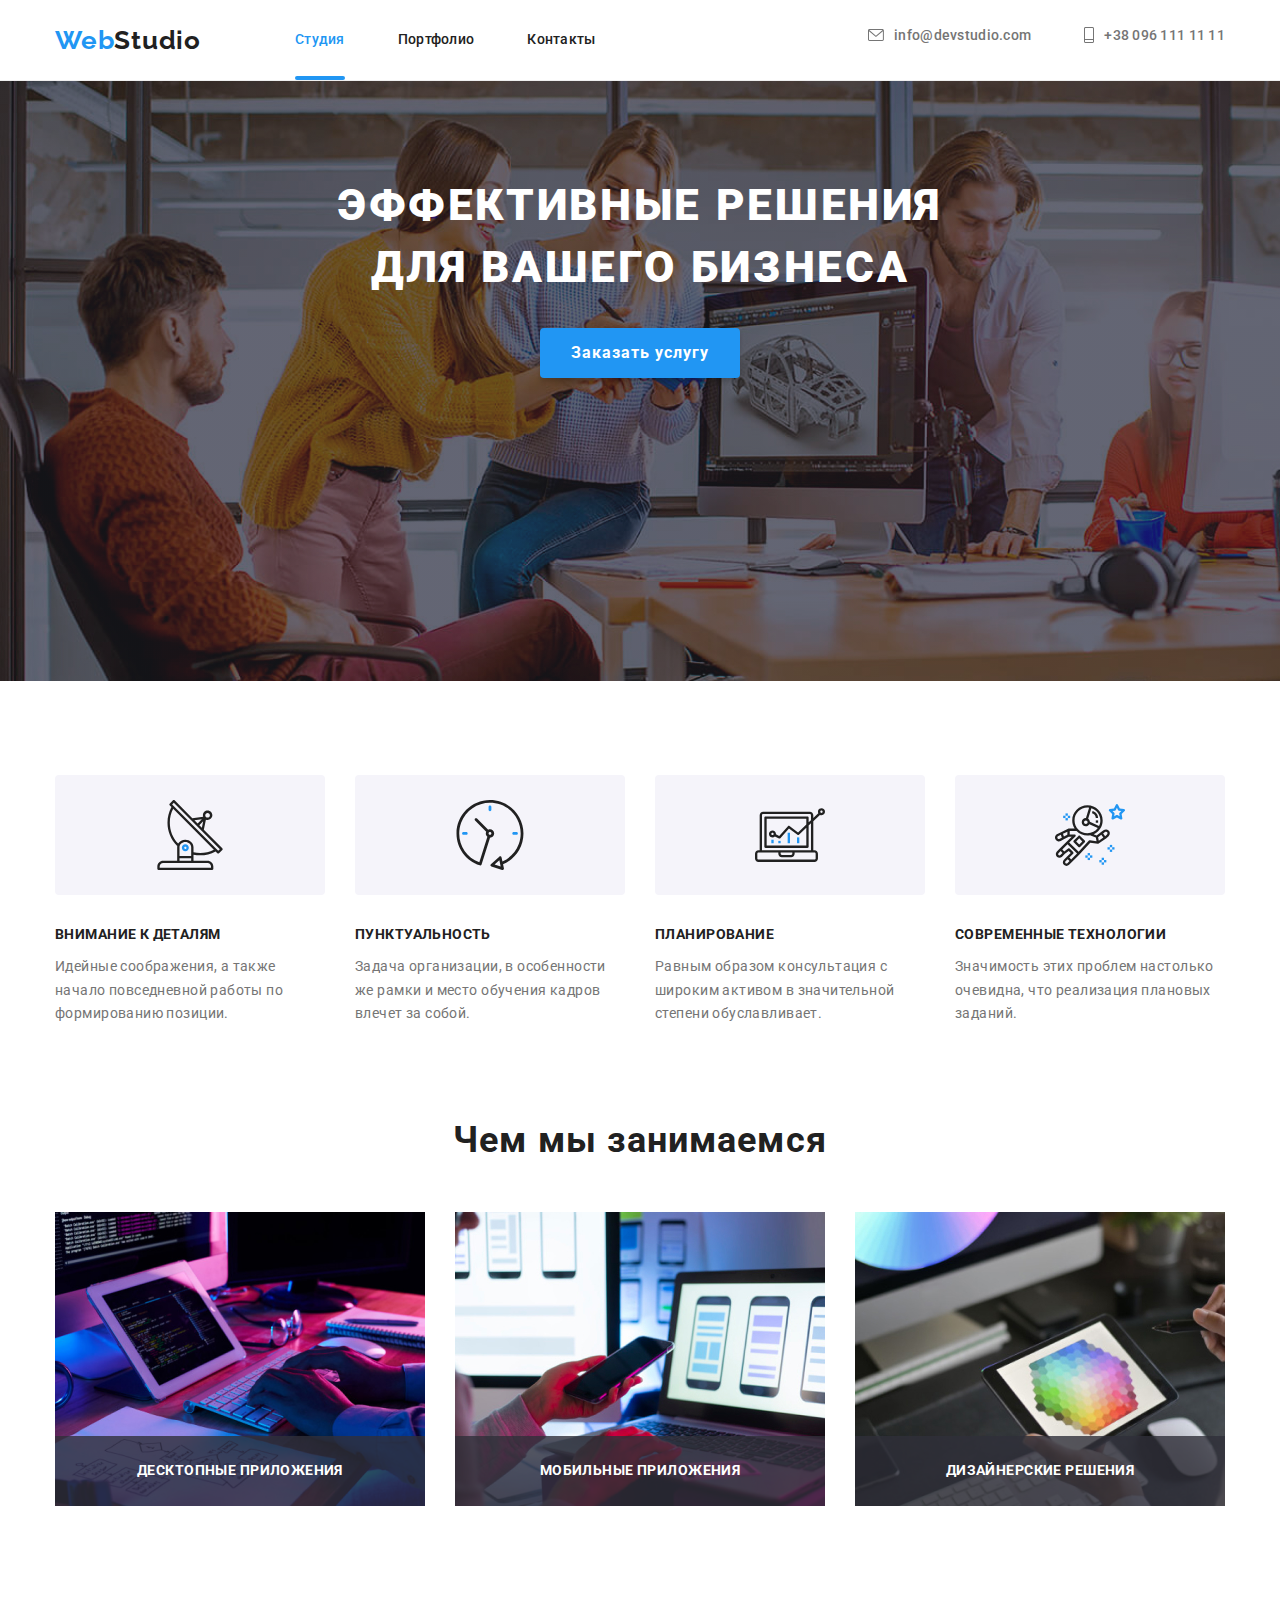
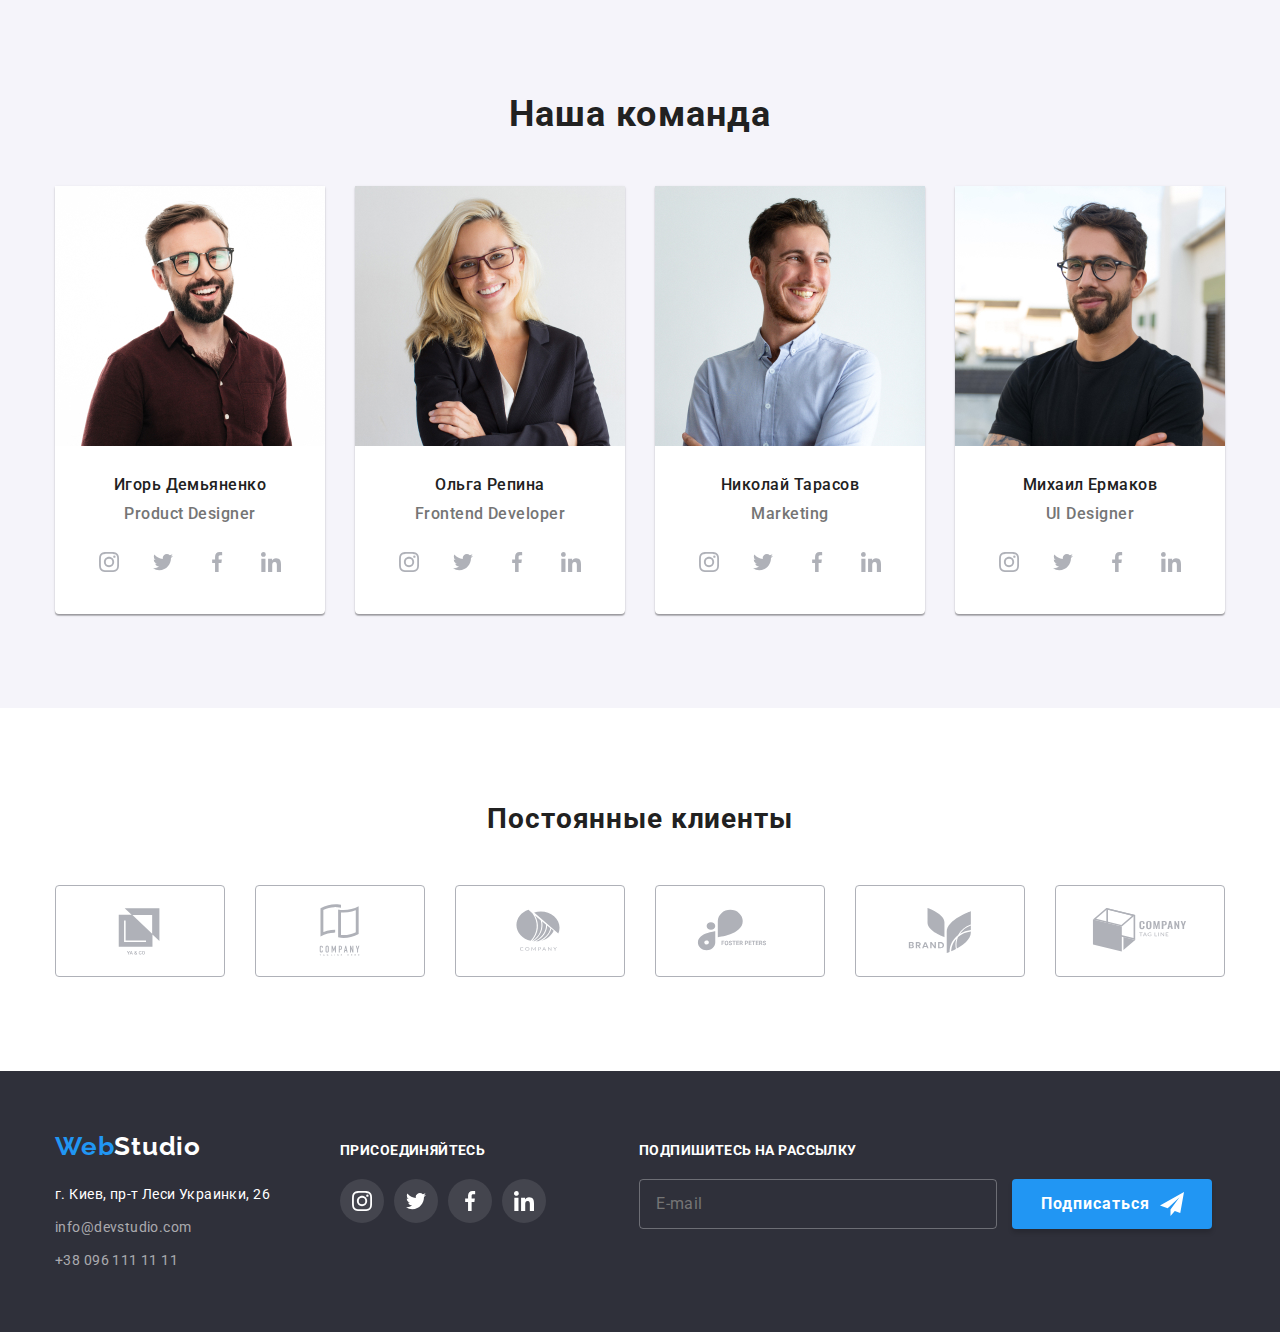
==== commit c663aa3c: "ы" ====
--- a/index.html
+++ b/index.html
@@ -246,7 +246,7 @@
                             "
                             sizes="(min-width: 1200px) 270px, (min-width: 768px) 354px, (max-width: 767px) 450px"
                         
-                        src="./images/im6.jpg" width="270" height="260" alt="фото Ольга Репина">
+                        src="./images/im6.jpg"   alt="фото Ольга Репина">
                     <div class="list-photo-img">
                         <h3 class="teams__name">Ольга Репина</h3>
                         <p class="teams__position">Frontend Developer</p>
@@ -294,7 +294,7 @@
                             "
                             sizes="(min-width: 1200px) 270px, (min-width: 768px) 354px, (max-width: 767px) 450px"
                         
-                        src="./images/im7.jpg" width="270" height="260" alt="фото Николай Тарасов">
+                        src="./images/im7.jpg"   alt="фото Николай Тарасов">
                         <div class="list-photo-img">
                         <h3 class="teams__name">Николай Тарасов</h3>
                         <p class="teams__position">Marketing</p>
@@ -341,7 +341,7 @@
                             "
                             sizes="(min-width: 1200px) 270px, (min-width: 768px) 354px, (max-width: 767px) 450px"
                         
-                        src="./images/im8.jpg" width="270" height="260" alt="фото Михаил Ермаков">
+                        src="./images/im8.jpg"   alt="фото Михаил Ермаков">
                         <div class="list-photo-img">
                         <h3 class="teams__name">Михаил Ермаков</h3>
                         <p class="teams__position">UI Designer</p>
@@ -424,8 +424,8 @@
 </section>
 </main> 
 
-<footer>
-    <div class="container footer">
+<footer class="footer">
+    <div class="container footer-conteiner">
         <div class="footer__flex-item">
             <a class="footer__logo" href=""><span>Web</span>Studio</a>
             <address>
--- a/css/main.min.css
+++ b/css/main.min.css
@@ -1,2 +1,2 @@
-.navigation__headr-logo{font-family:"Raleway";font-style:normal;font-weight:bold;font-size:24px;line-height:1.19;letter-spacing:0.03em;color:#212121;text-decoration:none;display:-webkit-box;display:-ms-flexbox;display:flex;margin-right:94px}@media screen and (min-width: 1200px){.navigation__headr-logo{font-size:26px;line-height:1.19}}.navigation__headr-logo span{color:#2196f3}.navigation__headr-logo{cursor:pointer}.header-flex-container{display:-webkit-box;display:-ms-flexbox;display:flex;height:60px;-webkit-box-align:center;-ms-flex-align:center;align-items:center}@media screen and (min-width: 480px){.header-flex-container .container{width:480px}}@media screen and (min-width: 768px){.header-flex-container{height:80px}}.header{border-bottom:1px solid #EEEE}@media screen and (max-width: 767px){.header{position:fixed;top:0;left:0;width:100vw;z-index:600;background-color:#fff}}@media screen and (min-width: 768px) and (max-width: 1199px){.header{display:-webkit-box;display:-ms-flexbox;display:flex;-webkit-box-align:center;-ms-flex-align:center;align-items:center;height:80px}}.navigation__link{font-size:14px;font-style:normal;font-weight:500;line-height:1.14;letter-spacing:0.02em;text-align:left;color:#212121;text-decoration:none;padding:32px 0}.navigation__link:focus,.navigation__link:hover{color:#2196f3}.navigation__link-contact{display:-webkit-box;display:-ms-flexbox;display:flex;-webkit-box-align:center;-ms-flex-align:center;align-items:center;font-family:"Roboto";font-style:normal;font-weight:500;font-size:12px;line-height:1.14;letter-spacing:0.02em;color:#757575;text-decoration:none;-webkit-transition:color 250ms cubic-bezier(0.4, 0, 0.2, 1);transition:color 250ms cubic-bezier(0.4, 0, 0.2, 1)}.navigation__link-contact:first-child{margin-bottom:10px}@media screen and (min-width: 1200px){.navigation__link-contact{font-size:14px;line-height:14.06px}}.navigation__link-contact:focus,.navigation__link-contact:hover{color:#2196f3}.navigation__list-contact{display:-webkit-box;display:-ms-flexbox;display:flex;margin-left:auto;-webkit-box-align:center;-ms-flex-align:center;align-items:center;-webkit-box-pack:justify;-ms-flex-pack:justify;justify-content:space-between;padding:0}.navigation__list{display:-webkit-box;display:-ms-flexbox;display:flex;-webkit-box-align:center;-ms-flex-align:center;align-items:center}@media screen and (max-width: 767px){.navigation__list{display:none;visibility:hidden;padding-top:0px}}.navigation__list-contact .navigation__item:not(:last-child){margin-right:53px}@media screen and (min-width: 768px) and (max-width: 1199px){.navigation__list-contact .navigation__item:not(:last-child){margin-right:0px}}.navigation__list .navigation__item:not(:last-child){margin-right:53px}.navigation__icon-mail{width:16px;height:12px;margin-right:10px}.navigation__icon-phone{height:16px;width:10px;margin-right:10px}.navigation__link{position:relative;display:-webkit-inline-box;display:-ms-inline-flexbox;display:inline-flex;-webkit-box-align:center;-ms-flex-align:center;align-items:center;padding-top:32px;padding-bottom:32px;-webkit-transition:color 250ms cubic-bezier(0.4, 0, 0.2, 1);transition:color 250ms cubic-bezier(0.4, 0, 0.2, 1)}.navigation__link::after{position:absolute;bottom:0;right:0;content:'';display:-webkit-inline-box;display:-ms-inline-flexbox;display:inline-flex;width:100%;height:4px;background-color:#2196f3;border-radius:2px;-webkit-transform:scale(0);transform:scale(0);opacity:0;-webkit-transition:opacity 250ms cubic-bezier(0.4, 0, 0.2, 1),-webkit-transform 250ms cubic-bezier(0.4, 0, 0.2, 1);transition:opacity 250ms cubic-bezier(0.4, 0, 0.2, 1),-webkit-transform 250ms cubic-bezier(0.4, 0, 0.2, 1);transition:transform 250ms cubic-bezier(0.4, 0, 0.2, 1),opacity 250ms cubic-bezier(0.4, 0, 0.2, 1);transition:transform 250ms cubic-bezier(0.4, 0, 0.2, 1),opacity 250ms cubic-bezier(0.4, 0, 0.2, 1),-webkit-transform 250ms cubic-bezier(0.4, 0, 0.2, 1)}.current:hover::after,.current:focus::after{-webkit-transform:scale(1);transform:scale(1);opacity:1}.current::after,.navigation__link .current:hover::after,.navigation__link .current:focus::after{-webkit-transform:scale(1);transform:scale(1);opacity:1}.current{color:#2196F3}.navigation__list-contact{display:-webkit-box;display:-ms-flexbox;display:flex;margin-left:auto;-webkit-box-align:center;-ms-flex-align:center;align-items:center;-webkit-box-pack:justify;-ms-flex-pack:justify;justify-content:space-between;padding:0}@media screen and (max-width: 767px){.navigation__list-contact{display:none;visibility:hidden;padding-top:0px}}@media screen and (min-width: 768px) and (max-width: 1199px){.navigation__list-contact{display:-webkit-box;display:-ms-flexbox;display:flex;-ms-flex-wrap:wrap;flex-wrap:wrap;-webkit-box-align:center;-ms-flex-align:center;align-items:center;margin-left:84px}}.header__navigation{display:-webkit-box;display:-ms-flexbox;display:flex;-webkit-box-align:center;-ms-flex-align:center;align-items:center}.icon__menu{width:40px;height:40px;z-index:100}.header__bt-menu{display:block;margin-left:auto;background-color:transparent;outline:transparent;border:transparent}@media screen and (max-width: 767px){.header__bt-menu{display:-webkit-box;display:-ms-flexbox;display:flex;margin-right:0px;z-index:1000}}@media screen and (min-width: 768px){.header__bt-menu{display:none;visibility:hidden}}.icon-open{opacity:0}.header__bt-menu--active .icon-open{opacity:1}.icon-close{opacity:1}.header__bt-menu--active .icon-close{opacity:0}@media screen and (max-width: 767px){.header__mobile{position:fixed;top:-100vh;left:0;width:100vw;height:100vh;padding:48px 40px;visibility:hidden;opacity:0;background-color:#fff;-webkit-transition:250ms cubic-bezier(0.4, 0, 0.2, 1);transition:250ms cubic-bezier(0.4, 0, 0.2, 1)}.header__mobile--active{visibility:visible;opacity:1;top:0}}.mob{display:-webkit-box;display:-ms-flexbox;display:flex;-webkit-box-orient:vertical;-webkit-box-direction:normal;-ms-flex-direction:column;flex-direction:column}@media screen and (min-width: 768px){.mob{display:none}}.mob-nav__item:not(:last-child){margin-bottom:32px}.mob-nav__link{font-weight:500;font-size:40px;line-height:1.175;letter-spacing:0.02em;-webkit-transition:color 250ms cubic-bezier(0.4, 0, 0.2, 1);transition:color 250ms cubic-bezier(0.4, 0, 0.2, 1)}.mob-nav__link:hover,.mob-nav__link:focus{color:#2196f3}.mob-contacts{margin-top:auto;margin-bottom:64px}.mob-contacts__item:first-child{margin-bottom:32px;font-weight:500;font-size:34px;line-height:1.8;letter-spacing:0.02em;color:#2196f3}.mob-contacts__item:last-child{font-weight:500;font-size:24px;line-height:1.17;letter-spacing:0.02em;color:#757575}.mob-socials{display:-webkit-box;display:-ms-flexbox;display:flex}.mob-socials__item{padding:0 10px}.mob-socials__item:first-child{padding-left:0}.mob-socials__item:last-child{padding-right:0}.mob-socials__item:not(:last-child){border-right:1px solid rgba(33,33,33,0.2)}.mob-socials__link{font-weight:500;font-size:18px;line-height:1.22;letter-spacing:0.02em;color:#2196f3}.hero__button{display:-webkit-box;display:-ms-flexbox;display:flex;-webkit-box-pack:center;-ms-flex-pack:center;justify-content:center}.hero{margin-left:auto;margin-right:auto}.hero-owerlay{background-image:-webkit-gradient(linear, left top, right top, from(rgba(47,48,58,0.4)), to(rgba(47,48,58,0.4))),image-set(url("../images/hero/hero-bg-480.jpg") 1x, url("../images/hero/hero-bg-480@2x.jpg") 2x);background-image:linear-gradient(to right, rgba(47,48,58,0.4), rgba(47,48,58,0.4)),-webkit-image-set(url("../images/hero/hero-bg-480.jpg") 1x, url("../images/hero/hero-bg-480@2x.jpg") 2x);background-image:linear-gradient(to right, rgba(47,48,58,0.4), rgba(47,48,58,0.4)),image-set(url("../images/hero/hero-bg-480.jpg") 1x, url("../images/hero/hero-bg-480@2x.jpg") 2x);background-size:cover}@media screen and (min-width: 768px){.hero-owerlay{background-image:-webkit-gradient(linear, left top, right top, from(rgba(47,48,58,0.4)), to(rgba(47,48,58,0.4))),image-set(url("../images/hero/hero-bg-768.jpg") 1x, url("/images/hero/hero-bg-768@2x.jpg") 2x);background-image:linear-gradient(to right, rgba(47,48,58,0.4), rgba(47,48,58,0.4)),-webkit-image-set(url("../images/hero/hero-bg-768.jpg") 1x, url("/images/hero/hero-bg-768@2x.jpg") 2x);background-image:linear-gradient(to right, rgba(47,48,58,0.4), rgba(47,48,58,0.4)),image-set(url("../images/hero/hero-bg-768.jpg") 1x, url("/images/hero/hero-bg-768@2x.jpg") 2x)}}@media screen and (min-width: 1200px){.hero-owerlay{max-width:1600px;height:600px;background-image:-webkit-gradient(linear, left top, right top, from(rgba(47,48,58,0.4)), to(rgba(47,48,58,0.4))),image-set(url("../images/hero/hero-bg-1200.jpg") 1x, url("../images/hero/hero-bg-1200@2x.jpg") 2x);background-image:linear-gradient(to right, rgba(47,48,58,0.4), rgba(47,48,58,0.4)),-webkit-image-set(url("../images/hero/hero-bg-1200.jpg") 1x, url("../images/hero/hero-bg-1200@2x.jpg") 2x);background-image:linear-gradient(to right, rgba(47,48,58,0.4), rgba(47,48,58,0.4)),image-set(url("../images/hero/hero-bg-1200.jpg") 1x, url("../images/hero/hero-bg-1200@2x.jpg") 2x)}}.hero .hero__style{margin-right:auto;margin-bottom:30px;margin-left:auto;max-width:357px;font-weight:900;font-size:26px;line-height:1.61;letter-spacing:0.06em;text-transform:uppercase;color:#fff;text-align:center}@media screen and (min-width: 1200px){.hero .hero__style{max-width:696px;margin-left:auto;margin-right:auto;margin-bottom:30px;font-size:44px;font-weight:900;line-height:1.4;letter-spacing:0.06em;color:#fff}}.hero .button-main{display:block;margin:0 auto;width:200px;height:50px;-webkit-box-align:center;-ms-flex-align:center;align-items:center;-webkit-box-pack:center;-ms-flex-pack:center;justify-content:center;color:#fff;background:#2196f3;font-weight:700;font-size:16px;line-height:1.8;letter-spacing:0.06em;-webkit-box-shadow:0px 4px 4px rgba(0,0,0,0.15);box-shadow:0px 4px 4px rgba(0,0,0,0.15);border-color:transparent;border-radius:4px;cursor:pointer}.features__section{padding:60px 0}@media screen and (min-width: 1200px){.features__section{padding:0px}}@media screen and (min-width: 768px){.features-list{display:-webkit-box;display:-ms-flexbox;display:flex;-ms-flex-wrap:wrap;flex-wrap:wrap;gap:30px}}@media screen and (max-width: 768px){.features-item:not(:last-child){margin-bottom:30px}}@media screen and (max-width: 767px){.features-item{width:450px}}@media screen and (min-width: 768px){.features-item{max-width:354px}}@media screen and (min-width: 1200px){.features-item{max-width:270px}}.features-icon{display:-webkit-inline-box;display:-ms-inline-flexbox;display:inline-flex;-webkit-box-pack:center;-ms-flex-pack:center;justify-content:center;-webkit-box-align:center;-ms-flex-align:center;align-items:center;width:100%;height:120px;margin-bottom:30px;background-color:#f5f4fa;border-radius:4px}.features-icons{height:70px;width:70px}.features-text{font-weight:700;font-size:14px;line-height:1.4;letter-spacing:0.03em;text-transform:uppercase;margin-bottom:10px}@media screen and (max-width: 767px){.features-text{text-align:center}}.features-texts{font-size:14px;font-weight:400;line-height:1.71;letter-spacing:0.03em;color:#757575}@media screen and (max-width: 1199px){.container-main.section{display:none}}.work{padding:0;display:-webkit-box;display:-ms-flexbox;display:flex;-webkit-box-pack:justify;-ms-flex-pack:justify;justify-content:space-between}.work__list{display:-webkit-box;display:-ms-flexbox;display:flex;-webkit-box-pack:center;-ms-flex-pack:center;justify-content:center;gap:30px}.work__main{position:relative}.work__text{position:absolute;bottom:0;padding-top:27px;padding-bottom:27px;width:100%;font-weight:700;font-size:14px;line-height:1.14;text-align:center;letter-spacing:0.03em;text-transform:uppercase;color:#fff;background-color:rgba(47,48,58,0.8)}.work__style{margin-bottom:50px;font-weight:700;font-size:36px;line-height:1.16;text-align:center;letter-spacing:0.03em;color:#212121}.list-team{background-color:#f5f4fa;font-size:16px;font-weight:500;line-height:1.2;letter-spacing:0.03em}@media screen and (min-width: 768px){.team__item{display:-webkit-box;display:-ms-flexbox;display:flex;gap:30px;-webkit-box-pack:justify;-ms-flex-pack:justify;justify-content:space-between;-ms-flex-wrap:wrap;flex-wrap:wrap}}.team__list{padding-bottom:24px;max-width:450px;-webkit-box-shadow:0px 1px 3px rgba(0,0,0,0.12),0px 1px 1px rgba(0,0,0,0.14),0px 2px 1px rgba(0,0,0,0.2);box-shadow:0px 1px 3px rgba(0,0,0,0.12),0px 1px 1px rgba(0,0,0,0.14),0px 2px 1px rgba(0,0,0,0.2);border-radius:0px 0px 4px 4px;background-color:#fff}@media screen and (max-width: 767px){.team__list:not(:last-child){margin-bottom:30px}}@media screen and (min-width: 1200px){.team__list{padding-bottom:30px}}.team__photo{margin-bottom:30px}@media screen and (min-width: 320px){.team__photo{width:450px;height:460px}}@media screen and (min-width: 768px){.team__photo{width:354px;height:362px}}@media screen and (min-width: 1200px){.team__photo{width:270px;height:276px}}.teams__name{margin-bottom:10px;font-weight:500;font-size:16px;line-height:1.18;text-align:center;letter-spacing:0.03em}.teams__position{margin-bottom:16px;font-size:16px;line-height:1.18;text-align:center;letter-spacing:0.03em;color:#757575}.socials__list{display:-webkit-box;display:-ms-flexbox;display:flex;-webkit-box-pack:center;-ms-flex-pack:center;justify-content:center;gap:10px;-webkit-box-align:baseline;-ms-flex-align:baseline;align-items:baseline;margin-top:0px;padding:0px;list-style:none}.socials__link-team{display:-webkit-inline-box;display:-ms-inline-flexbox;display:inline-flex;-webkit-box-pack:center;-ms-flex-pack:center;justify-content:center;-webkit-box-align:center;-ms-flex-align:center;align-items:center;width:44px;height:44px;color:#afb1b8;background-color:#fff;border-radius:50%;-webkit-transition:background-color 250ms cubic-bezier(0.4, 0, 0.2, 1),color 250ms cubic-bezier(0.4, 0, 0.2, 1);transition:background-color 250ms cubic-bezier(0.4, 0, 0.2, 1),color 250ms cubic-bezier(0.4, 0, 0.2, 1)}.socials__link-team:hover,.socials__link-team:focus{background-color:#2196f3;color:#fff}.socials__icon{width:20px;height:20px}.company__list{display:-webkit-box;display:-ms-flexbox;display:flex;-webkit-box-pack:center;-ms-flex-pack:center;justify-content:center;gap:30px}@media screen and (max-width: 1199px){.company__list{display:-webkit-box;display:-ms-flexbox;display:flex;gap:30px;-webkit-box-pack:center;-ms-flex-pack:center;justify-content:center;-ms-flex-wrap:wrap;flex-wrap:wrap}}.company__style{margin-bottom:30px;font-weight:700;font-size:28px;line-height:1.18;text-align:center;letter-spacing:0.03em;color:#212121}@media screen and (min-width: 1200px){.company__style{margin-bottom:50px}}@media screen and (max-width: 1199){.companys .work__style{margin-bottom:30px;font-weight:700;font-size:28px;line-height:1.18;text-align:center;letter-spacing:0.03em;color:#212121}}.company__link{display:-webkit-inline-box;display:-ms-inline-flexbox;display:inline-flex;-webkit-box-pack:center;-ms-flex-pack:center;justify-content:center;-webkit-box-align:center;-ms-flex-align:center;align-items:center;width:170px;height:92px;color:#afb1b8;border:1px solid #afb1b8;border-radius:4px;-webkit-transition:color 250ms cubic-bezier(0.4, 0, 0.2, 1),border-color 250ms cubic-bezier(0.4, 0, 0.2, 1);transition:color 250ms cubic-bezier(0.4, 0, 0.2, 1),border-color 250ms cubic-bezier(0.4, 0, 0.2, 1)}@media screen and (min-width: 768px) and (max-width: 1199px){.company__link{width:226px}}.company__link:hover,.company__link:focus{border-color:#2196f3;color:#2196f3;-webkit-transition:color 250ms cubic-bezier(0.4, 0, 0.2, 1);transition:color 250ms cubic-bezier(0.4, 0, 0.2, 1)}.company__icon{max-width:106px;max-height:60px}.list-team-logo{font-weight:500;line-height:1.2;letter-spacing:0.03em;background-color:#fff}.modal{position:absolute;top:50%;left:50%;-webkit-transform:translate(-50%, -50%);transform:translate(-50%, -50%);z-index:1000;height:581px;width:528px;padding:40px;background-color:#fff;border-radius:4px;transform:translate(-50%, -50%);-webkit-transition:-webkit-transform 250ms cubic-bezier(0.4, 0, 0.2, 1);transition:-webkit-transform 250ms cubic-bezier(0.4, 0, 0.2, 1);transition:transform 250ms cubic-bezier(0.4, 0, 0.2, 1);transition:transform 250ms cubic-bezier(0.4, 0, 0.2, 1), -webkit-transform 250ms cubic-bezier(0.4, 0, 0.2, 1);cursor:pointer;overflow:hidden}@media screen and (max-width: 1199px){.modal{height:609px;width:450px;top:50%;left:50%;-webkit-transform:translate(-50%, -50%);transform:translate(-50%, -50%);border-radius:4px;-webkit-transition:-webkit-transform 250ms cubic-bezier(0.4, 0, 0.2, 1);transition:-webkit-transform 250ms cubic-bezier(0.4, 0, 0.2, 1);transition:transform 250ms cubic-bezier(0.4, 0, 0.2, 1);transition:transform 250ms cubic-bezier(0.4, 0, 0.2, 1), -webkit-transform 250ms cubic-bezier(0.4, 0, 0.2, 1)}}.modal-close{position:absolute;top:8px;right:8px;display:-webkit-inline-box;display:-ms-inline-flexbox;display:inline-flex;-webkit-box-pack:center;-ms-flex-pack:center;justify-content:center;-webkit-box-align:center;-ms-flex-align:center;align-items:center;width:30px;height:30px;border-radius:50%;background-color:transparent;border:1px solid rgba(0,0,0,0.1);-webkit-transition:fill 250ms cubic-bezier(0.4, 0, 0.2, 1);transition:fill 250ms cubic-bezier(0.4, 0, 0.2, 1);cursor:pointer}.modal-close:hover,.modal-close:focus{fill:#2196f3}.icon-cls{width:18px;height:18px;-webkit-transition:250ms cubic-bezier(0.4, 0, 0.2, 1);transition:250ms cubic-bezier(0.4, 0, 0.2, 1)}.form__icon{position:absolute;top:50%;left:12px;width:18px;height:18px;-webkit-transition:250ms cubic-bezier(0.4, 0, 0.2, 1);transition:250ms cubic-bezier(0.4, 0, 0.2, 1)}.register{display:block}.register__form-opts{position:relative;display:-webkit-box;display:-ms-flexbox;display:flex;-webkit-box-orient:vertical;-webkit-box-direction:normal;-ms-flex-direction:column;flex-direction:column;margin-bottom:10px}.register__form-word{width:100%;padding:10px 11px 10px 42px;border:1px solid rgba(33,33,33,0.2);border-radius:4px;-webkit-transition:250ms cubic-bezier(0.4, 0, 0.2, 1);transition:250ms cubic-bezier(0.4, 0, 0.2, 1)}.register__text{margin-bottom:4px;font-size:12px;line-height:1.17;letter-spacing:0.01em;color:#757575}.register__textarea{padding:12px 16px;height:120px;border:1px solid rgba(33,33,33,0.2);-webkit-box-sizing:border-box;box-sizing:border-box;border-radius:4px;resize:none}.register__link{color:#2196f3;text-decoration:underline}.register__form-word,.register__textarea{border:1px solid rgba(33,33,33,0.2);border-radius:4px;-webkit-transform:border-color 250ms cubic-bezier(0.4, 0, 0.2, 1);transform:border-color 250ms cubic-bezier(0.4, 0, 0.2, 1)}.register__form-word:hover,.register__form-word:focus,.register__textarea:hover,.register__textarea:focus{outline:none;border-color:#2196f3}.register__form-word:hover ~ .form__icon,.register__form-word:focus ~ .form__icon,.register__textarea:hover ~ .form__icon,.register__textarea:focus ~ .form__icon{color:#2196f3}.register__textarea{border:1px solid rgba(33,33,33,0.2);border-radius:4px;-webkit-transform:border-color 250ms cubic-bezier(0.4, 0, 0.2, 1);transform:border-color 250ms cubic-bezier(0.4, 0, 0.2, 1)}.register__textarea:hover,.register__textarea:focus{outline:none;border-color:#2196f3}.register__textarea:hover ~ .form__icon,.register__textarea:focus ~ .form__icon{color:#2196f3}.form__field-checkbox{display:-webkit-box;display:-ms-flexbox;display:flex;-webkit-box-pack:center;-ms-flex-pack:center;justify-content:center;-webkit-box-align:center;-ms-flex-align:center;align-items:center;margin-bottom:30px}.form__input-checkbox{-webkit-appearance:none;-moz-appearance:none;appearance:none}.form__checkbox-icon{display:-webkit-inline-box;display:-ms-inline-flexbox;display:inline-flex;width:16px;height:15px;border:2px solid #212121;border-radius:2px}.register__link{color:#2196f3;text-decoration:underline}.form__label-checkbox{margin-left:8px;font-size:14px;line-height:1.71;letter-spacing:0.03em;color:#757575}.form__btn .button-main{padding:10px 52px}.form__input-checkbox:checked+.form__checkbox-icon{background-color:#2196f3;background-image:url("data:image/svg+xml;charset=utf8,%3Csvg width='16' height='15' fill='none' xmlns='http://www.w3.org/2000/svg'%3E%3Cpath d='m3.957 7.752-.069-.066-.069.065-.888.842-.076.072.076.073 3.496 3.334.069.066.069-.066 7.504-7.158.076-.073-.076-.072-.882-.841-.069-.066-.069.066-6.553 6.246-2.539-2.422Z' fill='%23fff' stroke='%23fff' stroke-width='.2'/%3E%3C/svg%3E");background-position:center;background-origin:border-box;border-color:#2196f3}.is-hidden{opacity:0;visibility:hidden;pointer-events:none}.modal__register-text{font-size:20px;font-weight:700;line-height:23px;letter-spacing:0.03em;text-align:center;margin-bottom:12px}.struducture{padding-top:94px;padding-bottom:94px}.button__control{display:-webkit-box;display:-ms-flexbox;display:flex;-webkit-box-pack:center;-ms-flex-pack:center;justify-content:center;margin-bottom:50px}@media screen and (max-width: 768px){.button__control{display:-webkit-box;display:-ms-flexbox;display:flex;-ms-flex-wrap:wrap;flex-wrap:wrap;-webkit-box-pack:start;-ms-flex-pack:start;justify-content:flex-start;flex-wrap:wrap;gap:15px 8px;margin-bottom:40px}}@media screen and (min-width: 768px) and (max-width: 1199px){.button__control{display:-webkit-box;display:-ms-flexbox;display:flex;-ms-flex-wrap:wrap;flex-wrap:wrap;gap:15px 8px;-webkit-box-pack:center;-ms-flex-pack:center;justify-content:center}}.button__list:not(:last-child){margin-right:8px}.button__list{-webkit-transition:color 250ms cubic-bezier(0.4, 0, 0.2, 1);transition:color 250ms cubic-bezier(0.4, 0, 0.2, 1)}.button__list:focus,.button__list:hover{color:#2196f3}.button__item{padding:6px 22px;font-weight:500;font-size:16px;line-height:1.6;text-align:center;letter-spacing:0.03em;color:#212121;background-color:#f5f4fa;border:none;border-radius:4px;cursor:pointer;-webkit-transition:color 250ms cubic-bezier(0.4, 0, 0.2, 1),background-color 250ms cubic-bezier(0.4, 0, 0.2, 1),-webkit-box-shadow 250ms cubic-bezier(0.4, 0, 0.2, 1);transition:color 250ms cubic-bezier(0.4, 0, 0.2, 1),background-color 250ms cubic-bezier(0.4, 0, 0.2, 1),-webkit-box-shadow 250ms cubic-bezier(0.4, 0, 0.2, 1);transition:color 250ms cubic-bezier(0.4, 0, 0.2, 1),background-color 250ms cubic-bezier(0.4, 0, 0.2, 1),box-shadow 250ms cubic-bezier(0.4, 0, 0.2, 1);transition:color 250ms cubic-bezier(0.4, 0, 0.2, 1),background-color 250ms cubic-bezier(0.4, 0, 0.2, 1),box-shadow 250ms cubic-bezier(0.4, 0, 0.2, 1),-webkit-box-shadow 250ms cubic-bezier(0.4, 0, 0.2, 1);-webkit-box-shadow:0px 3px 1px rgba(0,0,0,0.1),0px 1px 2px rgba(0,0,0,0.08),0px 2px 2px rgba(0,0,0,0.12);box-shadow:0px 3px 1px rgba(0,0,0,0.1),0px 1px 2px rgba(0,0,0,0.08),0px 2px 2px rgba(0,0,0,0.12)}.button__item:hover,.button__item:focus{color:#fff;background-color:#2196f3}.project{display:-webkit-box;display:-ms-flexbox;display:flex;-ms-flex-preferred-size:calc(100% / 9);flex-basis:calc(100% / 9);-ms-flex-wrap:wrap;flex-wrap:wrap;padding:0;list-style:none;-webkit-box-pack:justify;-ms-flex-pack:justify;justify-content:space-between;text-align:left;cursor:pointer;gap:30px}@media screen and (min-width: 480px) and (max-width: 768px){.project{display:-webkit-box;display:-ms-flexbox;display:flex;-ms-flex-pack:distribute;justify-content:space-around}}@media screen and (min-width: 768px) and (max-width: 1199px){.project{display:-webkit-box;display:-ms-flexbox;display:flex;gap:30px;-webkit-box-pack:justify;-ms-flex-pack:justify;justify-content:space-between;-ms-flex-wrap:wrap;flex-wrap:wrap;-webkit-box-flex:1;-ms-flex-positive:1;flex-grow:1}}.project__example-text{line-height:1.9;letter-spacing:0.03em;color:#757575}.project__link{display:FLEX;height:100%;-webkit-box-orient:vertical;-webkit-box-direction:normal;-ms-flex-direction:COLUMN;flex-direction:COLUMN;display:inline-block;-webkit-transition:-webkit-box-shadow 250ms cubic-bezier(0.4, 0, 0.2, 1);transition:-webkit-box-shadow 250ms cubic-bezier(0.4, 0, 0.2, 1);transition:box-shadow 250ms cubic-bezier(0.4, 0, 0.2, 1);transition:box-shadow 250ms cubic-bezier(0.4, 0, 0.2, 1), -webkit-box-shadow 250ms cubic-bezier(0.4, 0, 0.2, 1)}.project__link:hover,.project__link:focus{-webkit-box-shadow:0px 1px 1px rgba(0,0,0,0.12),0px 4px 4px rgba(0,0,0,0.06),1px 4px 6px rgba(0,0,0,0.16);box-shadow:0px 1px 1px rgba(0,0,0,0.12),0px 4px 4px rgba(0,0,0,0.06),1px 4px 6px rgba(0,0,0,0.16)}.project__text-name{font-weight:bold;font-size:18px;line-height:2;letter-spacing:0.06em;color:#212121}@media screen and (max-width: 1999px){.project__text-name{font-size:18x}}.project__text-img{padding:20px 24px;border:1px solid #eee;border-radius:0px 0px 4px 4px}.project__list{max-width:450px}@media screen and (min-width: 768px) and (max-width: 1199px){.project__list{max-width:354px}}.project__photo{position:relative;overflow:hidden}.project__texts{position:absolute;max-height:294px;display:-webkit-box;display:-ms-flexbox;display:flex;-webkit-box-align:center;-ms-flex-align:center;align-items:center;padding:63px 24px;background-color:#2196f3;-webkit-transition:-webkit-transform 250ms cubic-bezier(0.4, 0, 0.2, 1);transition:-webkit-transform 250ms cubic-bezier(0.4, 0, 0.2, 1);transition:transform 250ms cubic-bezier(0.4, 0, 0.2, 1);transition:transform 250ms cubic-bezier(0.4, 0, 0.2, 1), -webkit-transform 250ms cubic-bezier(0.4, 0, 0.2, 1)}.project__link:hover .project__texts{-webkit-transform:translateY(-100%);transform:translateY(-100%)}.project__text{font-size:18px;line-height:1.56;letter-spacing:0.03em;color:#fff}.footer{background-color:#2f303a;padding-top:60px;padding-bottom:60px;display:-webkit-box;display:-ms-flexbox;display:flex;-webkit-box-align:baseline;-ms-flex-align:baseline;align-items:baseline;background-color:#2f303a}@media screen and (max-width: 767px){.footer{display:-webkit-box;display:-ms-flexbox;display:flex;-webkit-box-align:center;-ms-flex-align:center;align-items:center;background-color:#2f303a;-webkit-box-orient:vertical;-webkit-box-direction:normal;-ms-flex-direction:column;flex-direction:column;-ms-flex-line-pack:distribute;align-content:space-around}}@media screen and (min-width: 768px) and (max-width: 1199px){.footer{display:-webkit-box;display:-ms-flexbox;display:flex;-ms-flex-wrap:wrap;flex-wrap:wrap;-ms-flex-pack:distribute;justify-content:space-around;-ms-flex-align:baseline;align-items:baseline;-webkit-box-pack:center;-webkit-box-align:baseline;text-align:center}}@media screen and (max-width: 767px){.footer__contact-list{display:-webkit-box;display:-ms-flexbox;display:flex;-webkit-box-pack:center;-ms-flex-pack:center;justify-content:center}}@media screen and (min-width: 768px) and (max-width: 1199px){.footer__contact-list{text-align:center}}@media screen and (max-width: 767px){.socials__item{display:-webkit-box;display:-ms-flexbox;display:flex;-webkit-box-pack:center;-ms-flex-pack:center;justify-content:center}}@media screen and (min-width: 768px) and (max-width: 1199px){.socials__item{display:-webkit-box;display:-ms-flexbox;display:flex;-ms-flex-wrap:wrap;flex-wrap:wrap}}.footer__contact{font-size:14px;line-height:1.7;letter-spacing:0.03em;text-align:left;color:rgba(255,255,255,0.6);-webkit-transition:color 250ms cubic-bezier(0.4, 0, 0.2, 1);transition:color 250ms cubic-bezier(0.4, 0, 0.2, 1)}.footer__contact:hover,.footer__contact:focus{color:#2196f3}.footer__flex-item .socials__link:hover,.footer__flex-item .socials__link:focus{background-color:#2196f3}@media screen and (min-width: 1200px){.footer__flex-item:nth-child(1){margin-right:70px}.footer__flex-item:nth-child(2){margin-right:93px}}.socials__link{display:-webkit-inline-box;display:-ms-inline-flexbox;display:inline-flex;-webkit-box-pack:center;-ms-flex-pack:center;justify-content:center;-webkit-box-align:center;-ms-flex-align:center;align-items:center;width:44px;height:44px;color:#fff;background-color:#fff;border-radius:50%;-webkit-transition:background-color 250ms cubic-bezier(0.4, 0, 0.2, 1),color 250ms cubic-bezier(0.4, 0, 0.2, 1);transition:background-color 250ms cubic-bezier(0.4, 0, 0.2, 1),color 250ms cubic-bezier(0.4, 0, 0.2, 1)}@media screen and (max-width: 767px){.socials__link{display:-webkit-box;display:-ms-flexbox;display:flex;-webkit-box-pack:center;-ms-flex-pack:center;justify-content:center}}.footer__flex-item .socials__link:hover,.footer__flex-item .socials__link:focus{background-color:#2196F3}.footer__contact-list:not(:last-child){margin-bottom:9px}.footer__logo{display:inline-block;margin-bottom:20px;font-family:"Raleway";font-style:normal;font-weight:bold;font-size:26px;line-height:1.19;letter-spacing:0.03em;color:#fff;text-decoration:none}@media screen and (max-width: 767px){.footer__logo{display:-webkit-box;display:-ms-flexbox;display:flex;-webkit-box-pack:center;-ms-flex-pack:center;justify-content:center}}.footer__logo span,.footer__logo .navigation__headr-logo span{color:#2196f3}.footer__contact{font-size:14px;line-height:1.7;letter-spacing:0.03em;text-align:left;color:rgba(255,255,255,0.6);-webkit-transition:color 250ms cubic-bezier(0.4, 0, 0.2, 1);transition:color 250ms cubic-bezier(0.4, 0, 0.2, 1)}.footer__contact:hover,.footer__contact:focus{color:#2196f3}.footer__contact-headr{padding:32px 0}.footer__text{margin-bottom:20px;font-weight:700;font-size:14px;line-height:1.14;letter-spacing:0.03em;text-transform:uppercase;color:#fff}@media screen and (max-width: 767px){.footer__text{display:-webkit-box;display:-ms-flexbox;display:flex;-webkit-box-pack:center;-ms-flex-pack:center;justify-content:center}}@media screen and (min-width: 768px) and (max-width: 1199px){.footer__text{text-align:center}}.footer__input-email{padding:14px 16px;margin-right:12px;width:358px;font-size:16px;line-height:1.25;letter-spacing:0.03em;color:#fff;background-color:transparent;border:1px solid rgba(255,255,255,0.3);border-radius:4px;-webkit-transition:border-color 250ms cubic-bezier(0.4, 0, 0.2, 1);transition:border-color 250ms cubic-bezier(0.4, 0, 0.2, 1)}@media screen and (max-width: 479px){.footer__input-email{max-width:calc(100vw - 30px)}}@media screen and (max-width: 1199px){.footer__input-email{margin-bottom:20px}.footer__input-email{width:450px;margin-right:0px}}.footer__input-email:hover{border-color:#2196f3}.footer__input-email:focus{border-color:#2196f3;outline:none}.footer__btn-s{display:-webkit-inline-box;display:-ms-inline-flexbox;display:inline-flex;margin:0 auto;width:200px;height:50px;-webkit-box-align:center;-ms-flex-align:center;align-items:center;-webkit-box-pack:center;-ms-flex-pack:center;justify-content:center;color:#fff;background:#2196f3;font-weight:700;font-size:16px;line-height:1.8;letter-spacing:0.06em;-webkit-box-shadow:0px 4px 4px rgba(0,0,0,0.15);box-shadow:0px 4px 4px rgba(0,0,0,0.15);border-color:transparent;border-radius:4px;cursor:pointer}@media screen and (max-width: 767px){.footer__btn-s{display:-webkit-box;display:-ms-flexbox;display:flex;-webkit-box-pack:center;-ms-flex-pack:center;justify-content:center}}@media screen and (min-width: 768px) and (max-width: 1199px){.footer__btn-s{display:-webkit-box;display:-ms-flexbox;display:flex}}.footer__btn-s::after{content:'';width:24px;height:24px;margin-left:10px;background-image:url("data:image/svg+xml;charset=utf8,%3Csvg width='24' height='24' fill='none' xmlns='http://www.w3.org/2000/svg'%3E%3Cpath d='M24 0 0 13.5l7.67 2.84L19.5 5.25l-8.998 12.14.007.002-.009-.002V24l4.301-5.018L20.251 21 24 0Z' fill='%23fff'/%3E%3C/svg%3E")}.footer__map{font-style:normal;font-weight:400;font-size:14px;line-height:24px;letter-spacing:0.03em;color:#fff}.socials__icon{width:20px;height:20px}.footer__flex-item .socials__link{background-color:rgba(255,255,255,0.1)}@media screen and (max-width: 768px){.footer__flex-item:not(:last-child){margin-bottom:30px}}@media screen and (min-width: 768px) and (max-width: 1199px){.footer__flex-item:not(:last-child){margin-bottom:60px}}@media screen and (max-width: 1199px){.footer__flex-item .footer__item{text-align:center}}body{font-family:"Roboto", sans-serif;background-color:#fff;color:#212121;font-style:normal;font-weight:400;font-size:16px;line-height:1;font-weight:400}@media screen and (min-width: 320px) and (max-width: 767px){body{padding-top:61px}}ul,li{list-style:none;padding:0;margin:0}h1,h2,h3,h4,h5,h6,p{margin:0}a{text-decoration:none;color:inherit}address{font-style:normal}.container{width:100%;margin:0 auto;padding-left:15px;padding-right:15px}@media screen and (min-width: 480px){.container{width:480px}}@media screen and (min-width: 768px){.container{width:768px}}@media screen and (min-width: 1200px){.container{width:1200px}}section{padding-top:60px;padding-bottom:60px}@media screen and (min-width: 1200px){section{padding-top:94px;padding-bottom:94px}}textarea{resize:none}img{display:block;max-width:100%;height:auto}button{font-family:inherit;cursor:pointer;border:none}
+.navigation__headr-logo{font-family:"Raleway";font-style:normal;font-weight:bold;font-size:24px;line-height:1.19;letter-spacing:0.03em;color:#212121;text-decoration:none;display:-webkit-box;display:-ms-flexbox;display:flex;margin-right:94px}@media screen and (min-width: 1200px){.navigation__headr-logo{font-size:26px;line-height:1.19}}.navigation__headr-logo span{color:#2196f3}.navigation__headr-logo{cursor:pointer}.header-flex-container{display:-webkit-box;display:-ms-flexbox;display:flex;height:60px;-webkit-box-align:center;-ms-flex-align:center;align-items:center}@media screen and (min-width: 480px){.header-flex-container .container{width:480px}}@media screen and (min-width: 768px){.header-flex-container{height:80px}}.header{border-bottom:1px solid #EEEE}@media screen and (max-width: 767px){.header{position:fixed;top:0;left:0;width:100vw;z-index:600;background-color:#fff}}@media screen and (min-width: 768px) and (max-width: 1199px){.header{display:-webkit-box;display:-ms-flexbox;display:flex;-webkit-box-align:center;-ms-flex-align:center;align-items:center;height:80px}}.navigation__link{font-size:14px;font-style:normal;font-weight:500;line-height:1.14;letter-spacing:0.02em;text-align:left;color:#212121;text-decoration:none;padding:32px 0}.navigation__link:focus,.navigation__link:hover{color:#2196f3}.navigation__link-contact{display:-webkit-box;display:-ms-flexbox;display:flex;-webkit-box-align:center;-ms-flex-align:center;align-items:center;font-family:"Roboto";font-style:normal;font-weight:500;font-size:12px;line-height:1.14;letter-spacing:0.02em;color:#757575;text-decoration:none;-webkit-transition:color 250ms cubic-bezier(0.4, 0, 0.2, 1);transition:color 250ms cubic-bezier(0.4, 0, 0.2, 1)}.navigation__link-contact:first-child{margin-bottom:10px}@media screen and (min-width: 1200px){.navigation__link-contact{font-size:14px;line-height:14.06px}}.navigation__link-contact:focus,.navigation__link-contact:hover{color:#2196f3}.navigation__list-contact{display:-webkit-box;display:-ms-flexbox;display:flex;margin-left:auto;-webkit-box-align:center;-ms-flex-align:center;align-items:center;-webkit-box-pack:justify;-ms-flex-pack:justify;justify-content:space-between;padding:0}.navigation__list{display:-webkit-box;display:-ms-flexbox;display:flex;-webkit-box-align:center;-ms-flex-align:center;align-items:center}@media screen and (max-width: 767px){.navigation__list{display:none;visibility:hidden;padding-top:0px}}.navigation__list-contact .navigation__item:not(:last-child){margin-right:53px}@media screen and (min-width: 768px) and (max-width: 1199px){.navigation__list-contact .navigation__item:not(:last-child){margin-right:0px}}.navigation__list .navigation__item:not(:last-child){margin-right:53px}.navigation__icon-mail{width:16px;height:12px;margin-right:10px}.navigation__icon-phone{height:16px;width:10px;margin-right:10px}.navigation__link{position:relative;display:-webkit-inline-box;display:-ms-inline-flexbox;display:inline-flex;-webkit-box-align:center;-ms-flex-align:center;align-items:center;padding-top:32px;padding-bottom:32px;-webkit-transition:color 250ms cubic-bezier(0.4, 0, 0.2, 1);transition:color 250ms cubic-bezier(0.4, 0, 0.2, 1)}.navigation__link::after{position:absolute;bottom:0;right:0;content:'';display:-webkit-inline-box;display:-ms-inline-flexbox;display:inline-flex;width:100%;height:4px;background-color:#2196f3;border-radius:2px;-webkit-transform:scale(0);transform:scale(0);opacity:0;-webkit-transition:opacity 250ms cubic-bezier(0.4, 0, 0.2, 1),-webkit-transform 250ms cubic-bezier(0.4, 0, 0.2, 1);transition:opacity 250ms cubic-bezier(0.4, 0, 0.2, 1),-webkit-transform 250ms cubic-bezier(0.4, 0, 0.2, 1);transition:transform 250ms cubic-bezier(0.4, 0, 0.2, 1),opacity 250ms cubic-bezier(0.4, 0, 0.2, 1);transition:transform 250ms cubic-bezier(0.4, 0, 0.2, 1),opacity 250ms cubic-bezier(0.4, 0, 0.2, 1),-webkit-transform 250ms cubic-bezier(0.4, 0, 0.2, 1)}.current:hover::after,.current:focus::after{-webkit-transform:scale(1);transform:scale(1);opacity:1}.current::after,.navigation__link .current:hover::after,.navigation__link .current:focus::after{-webkit-transform:scale(1);transform:scale(1);opacity:1}.current{color:#2196F3}.navigation__list-contact{display:-webkit-box;display:-ms-flexbox;display:flex;margin-left:auto;-webkit-box-align:center;-ms-flex-align:center;align-items:center;-webkit-box-pack:justify;-ms-flex-pack:justify;justify-content:space-between;padding:0}@media screen and (max-width: 767px){.navigation__list-contact{display:none;visibility:hidden;padding-top:0px}}@media screen and (min-width: 768px) and (max-width: 1199px){.navigation__list-contact{display:-webkit-box;display:-ms-flexbox;display:flex;-ms-flex-wrap:wrap;flex-wrap:wrap;-webkit-box-align:center;-ms-flex-align:center;align-items:center;margin-left:84px}}.header__navigation{display:-webkit-box;display:-ms-flexbox;display:flex;-webkit-box-align:center;-ms-flex-align:center;align-items:center}.icon__menu{width:40px;height:40px;z-index:100}.header__bt-menu{display:block;margin-left:auto;background-color:transparent;outline:transparent;border:transparent}@media screen and (max-width: 767px){.header__bt-menu{display:-webkit-box;display:-ms-flexbox;display:flex;margin-right:0px;z-index:1000}}@media screen and (min-width: 768px){.header__bt-menu{display:none;visibility:hidden}}.icon-open{opacity:0}.header__bt-menu--active .icon-open{opacity:1}.icon-close{opacity:1}.header__bt-menu--active .icon-close{opacity:0}@media screen and (max-width: 767px){.header__mobile{position:fixed;top:-100vh;left:0;width:100vw;height:100vh;padding:48px 40px;visibility:hidden;opacity:0;background-color:#fff;-webkit-transition:250ms cubic-bezier(0.4, 0, 0.2, 1);transition:250ms cubic-bezier(0.4, 0, 0.2, 1)}.header__mobile--active{visibility:visible;opacity:1;top:0}}.mob{display:-webkit-box;display:-ms-flexbox;display:flex;-webkit-box-orient:vertical;-webkit-box-direction:normal;-ms-flex-direction:column;flex-direction:column}@media screen and (min-width: 768px){.mob{display:none}}.mob-nav__item:not(:last-child){margin-bottom:32px}.mob-nav__link{font-weight:500;font-size:40px;line-height:1.175;letter-spacing:0.02em;-webkit-transition:color 250ms cubic-bezier(0.4, 0, 0.2, 1);transition:color 250ms cubic-bezier(0.4, 0, 0.2, 1)}.mob-nav__link:hover,.mob-nav__link:focus{color:#2196f3}.mob-contacts{margin-top:auto;margin-bottom:64px}.mob-contacts__item:first-child{margin-bottom:32px;font-weight:500;font-size:34px;line-height:1.8;letter-spacing:0.02em;color:#2196f3}.mob-contacts__item:last-child{font-weight:500;font-size:24px;line-height:1.17;letter-spacing:0.02em;color:#757575}.mob-socials{display:-webkit-box;display:-ms-flexbox;display:flex}.mob-socials__item{padding:0 10px}.mob-socials__item:first-child{padding-left:0}.mob-socials__item:last-child{padding-right:0}.mob-socials__item:not(:last-child){border-right:1px solid rgba(33,33,33,0.2)}.mob-socials__link{font-weight:500;font-size:18px;line-height:1.22;letter-spacing:0.02em;color:#2196f3}.hero__button{display:-webkit-box;display:-ms-flexbox;display:flex;-webkit-box-pack:center;-ms-flex-pack:center;justify-content:center}.hero{margin-left:auto;margin-right:auto}.hero-owerlay{background-image:-webkit-gradient(linear, left top, right top, from(rgba(47,48,58,0.4)), to(rgba(47,48,58,0.4))),image-set(url("../images/hero/hero-bg-480.jpg") 1x, url("../images/hero/hero-bg-480@2x.jpg") 2x);background-image:linear-gradient(to right, rgba(47,48,58,0.4), rgba(47,48,58,0.4)),-webkit-image-set(url("../images/hero/hero-bg-480.jpg") 1x, url("../images/hero/hero-bg-480@2x.jpg") 2x);background-image:linear-gradient(to right, rgba(47,48,58,0.4), rgba(47,48,58,0.4)),image-set(url("../images/hero/hero-bg-480.jpg") 1x, url("../images/hero/hero-bg-480@2x.jpg") 2x);background-size:cover}@media screen and (min-width: 768px){.hero-owerlay{background-image:-webkit-gradient(linear, left top, right top, from(rgba(47,48,58,0.4)), to(rgba(47,48,58,0.4))),image-set(url("../images/hero/hero-bg-768.jpg") 1x, url("../images/hero/hero-bg-768@2x.jpg") 2x);background-image:linear-gradient(to right, rgba(47,48,58,0.4), rgba(47,48,58,0.4)),-webkit-image-set(url("../images/hero/hero-bg-768.jpg") 1x, url("../images/hero/hero-bg-768@2x.jpg") 2x);background-image:linear-gradient(to right, rgba(47,48,58,0.4), rgba(47,48,58,0.4)),image-set(url("../images/hero/hero-bg-768.jpg") 1x, url("../images/hero/hero-bg-768@2x.jpg") 2x)}}@media screen and (min-width: 1200px){.hero-owerlay{max-width:1600px;height:600px;background-image:-webkit-gradient(linear, left top, right top, from(rgba(47,48,58,0.4)), to(rgba(47,48,58,0.4))),image-set(url("../images/hero/hero-bg-1200.jpg") 1x, url("../images/hero/hero-bg-1200@2x.jpg") 2x);background-image:linear-gradient(to right, rgba(47,48,58,0.4), rgba(47,48,58,0.4)),-webkit-image-set(url("../images/hero/hero-bg-1200.jpg") 1x, url("../images/hero/hero-bg-1200@2x.jpg") 2x);background-image:linear-gradient(to right, rgba(47,48,58,0.4), rgba(47,48,58,0.4)),image-set(url("../images/hero/hero-bg-1200.jpg") 1x, url("../images/hero/hero-bg-1200@2x.jpg") 2x)}}.hero .hero__style{margin-right:auto;margin-bottom:30px;margin-left:auto;max-width:357px;font-weight:900;font-size:26px;line-height:1.61;letter-spacing:0.06em;text-transform:uppercase;color:#fff;text-align:center}@media screen and (min-width: 1200px){.hero .hero__style{max-width:696px;margin-left:auto;margin-right:auto;margin-bottom:30px;font-size:44px;font-weight:900;line-height:1.4;letter-spacing:0.06em;color:#fff}}.hero .button-main{display:block;margin:0 auto;width:200px;height:50px;-webkit-box-align:center;-ms-flex-align:center;align-items:center;-webkit-box-pack:center;-ms-flex-pack:center;justify-content:center;color:#fff;background:#2196f3;font-weight:700;font-size:16px;line-height:1.8;letter-spacing:0.06em;-webkit-box-shadow:0px 4px 4px rgba(0,0,0,0.15);box-shadow:0px 4px 4px rgba(0,0,0,0.15);border-color:transparent;border-radius:4px;cursor:pointer}.features__section{padding:60px 0}@media screen and (min-width: 1200px){.features__section{padding:94px 0 0 0}}@media screen and (min-width: 768px){.features-list{display:-webkit-box;display:-ms-flexbox;display:flex;-ms-flex-wrap:wrap;flex-wrap:wrap;gap:30px}}@media screen and (max-width: 768px){.features-item:not(:last-child){margin-bottom:30px}}@media screen and (max-width: 767px){.features-item{max-width:450px}}@media screen and (min-width: 768px){.features-item{max-width:354px}}@media screen and (min-width: 1200px){.features-item{max-width:270px}}.features-icon{display:-webkit-inline-box;display:-ms-inline-flexbox;display:inline-flex;-webkit-box-pack:center;-ms-flex-pack:center;justify-content:center;-webkit-box-align:center;-ms-flex-align:center;align-items:center;width:100%;height:120px;margin-bottom:30px;background-color:#f5f4fa;border-radius:4px}.features-icons{height:70px;width:70px}.features-text{font-weight:700;font-size:14px;line-height:1.4;letter-spacing:0.03em;text-transform:uppercase;margin-bottom:10px}@media screen and (max-width: 767px){.features-text{text-align:center}}.features-texts{font-size:14px;font-weight:400;line-height:1.71;letter-spacing:0.03em;color:#757575}@media screen and (max-width: 1199px){.container-main.section{display:none}}.work{padding:0;display:-webkit-box;display:-ms-flexbox;display:flex;-webkit-box-pack:justify;-ms-flex-pack:justify;justify-content:space-between}.work__list{display:-webkit-box;display:-ms-flexbox;display:flex;-webkit-box-pack:center;-ms-flex-pack:center;justify-content:center;gap:30px}.work__main{position:relative}.work__text{position:absolute;bottom:0;padding-top:27px;padding-bottom:27px;width:100%;font-weight:700;font-size:14px;line-height:1.14;text-align:center;letter-spacing:0.03em;text-transform:uppercase;color:#fff;background-color:rgba(47,48,58,0.8)}.work__style{margin-bottom:50px;font-weight:700;font-size:36px;line-height:1.16;text-align:center;letter-spacing:0.03em;color:#212121}.list-team{background-color:#f5f4fa;font-size:16px;font-weight:500;line-height:1.2;letter-spacing:0.03em}@media screen and (min-width: 768px){.team__item{display:-webkit-box;display:-ms-flexbox;display:flex;gap:30px;-webkit-box-pack:justify;-ms-flex-pack:justify;justify-content:space-between;-ms-flex-wrap:wrap;flex-wrap:wrap}}.team__list{padding-bottom:24px;max-width:450px;-webkit-box-shadow:0px 1px 3px rgba(0,0,0,0.12),0px 1px 1px rgba(0,0,0,0.14),0px 2px 1px rgba(0,0,0,0.2);box-shadow:0px 1px 3px rgba(0,0,0,0.12),0px 1px 1px rgba(0,0,0,0.14),0px 2px 1px rgba(0,0,0,0.2);border-radius:0px 0px 4px 4px;background-color:#fff}@media screen and (max-width: 767px){.team__list:not(:last-child){margin-bottom:30px}}@media screen and (min-width: 1200px){.team__list{padding-bottom:30px}}.team__photo{margin-bottom:30px}@media screen and (min-width: 768px){.team__photo{max-width:354px;max-height:362px}}@media screen and (min-width: 1200px){.team__photo{max-width:270px;max-height:276px}}.teams__name{margin-bottom:10px;font-weight:500;font-size:16px;line-height:1.18;text-align:center;letter-spacing:0.03em}.teams__position{margin-bottom:16px;font-size:16px;line-height:1.18;text-align:center;letter-spacing:0.03em;color:#757575}.socials__list{display:-webkit-box;display:-ms-flexbox;display:flex;-webkit-box-pack:center;-ms-flex-pack:center;justify-content:center;gap:10px;-webkit-box-align:baseline;-ms-flex-align:baseline;align-items:baseline;margin-top:0px;padding:0px;list-style:none}.socials__link-team{display:-webkit-inline-box;display:-ms-inline-flexbox;display:inline-flex;-webkit-box-pack:center;-ms-flex-pack:center;justify-content:center;-webkit-box-align:center;-ms-flex-align:center;align-items:center;width:44px;height:44px;color:#afb1b8;background-color:#fff;border-radius:50%;-webkit-transition:background-color 250ms cubic-bezier(0.4, 0, 0.2, 1),color 250ms cubic-bezier(0.4, 0, 0.2, 1);transition:background-color 250ms cubic-bezier(0.4, 0, 0.2, 1),color 250ms cubic-bezier(0.4, 0, 0.2, 1)}.socials__link-team:hover,.socials__link-team:focus{background-color:#2196f3;color:#fff}.socials__icon{width:20px;height:20px}.company__list{display:-webkit-box;display:-ms-flexbox;display:flex;-webkit-box-pack:center;-ms-flex-pack:center;justify-content:center;gap:30px}@media screen and (max-width: 1199px){.company__list{display:-webkit-box;display:-ms-flexbox;display:flex;gap:30px;-webkit-box-pack:center;-ms-flex-pack:center;justify-content:center;-ms-flex-wrap:wrap;flex-wrap:wrap}}.company__style{margin-bottom:30px;font-weight:700;font-size:28px;line-height:1.18;text-align:center;letter-spacing:0.03em;color:#212121}@media screen and (min-width: 1200px){.company__style{margin-bottom:50px}}@media screen and (max-width: 1199){.companys .work__style{margin-bottom:30px;font-weight:700;font-size:28px;line-height:1.18;text-align:center;letter-spacing:0.03em;color:#212121}}.company__link{display:-webkit-inline-box;display:-ms-inline-flexbox;display:inline-flex;-webkit-box-pack:center;-ms-flex-pack:center;justify-content:center;-webkit-box-align:center;-ms-flex-align:center;align-items:center;width:170px;height:92px;color:#afb1b8;border:1px solid #afb1b8;border-radius:4px;-webkit-transition:color 250ms cubic-bezier(0.4, 0, 0.2, 1),border-color 250ms cubic-bezier(0.4, 0, 0.2, 1);transition:color 250ms cubic-bezier(0.4, 0, 0.2, 1),border-color 250ms cubic-bezier(0.4, 0, 0.2, 1)}@media screen and (max-width: 479px){.company__link{width:115px}}@media screen and (min-width: 768px) and (max-width: 1199px){.company__link{max-width:226px}}.company__link:hover,.company__link:focus{border-color:#2196f3;color:#2196f3;-webkit-transition:color 250ms cubic-bezier(0.4, 0, 0.2, 1);transition:color 250ms cubic-bezier(0.4, 0, 0.2, 1)}.company__icon{max-width:106px;max-height:60px}.list-team-logo{font-weight:500;line-height:1.2;letter-spacing:0.03em;background-color:#fff}.modal{position:absolute;top:50%;left:50%;-webkit-transform:translate(-50%, -50%);transform:translate(-50%, -50%);z-index:1000;height:581px;width:528px;padding:40px;background-color:#fff;border-radius:4px;transform:translate(-50%, -50%);-webkit-transition:-webkit-transform 250ms cubic-bezier(0.4, 0, 0.2, 1);transition:-webkit-transform 250ms cubic-bezier(0.4, 0, 0.2, 1);transition:transform 250ms cubic-bezier(0.4, 0, 0.2, 1);transition:transform 250ms cubic-bezier(0.4, 0, 0.2, 1), -webkit-transform 250ms cubic-bezier(0.4, 0, 0.2, 1);cursor:pointer;overflow:hidden}@media screen and (max-width: 1199px){.modal{height:609px;width:450px;top:50%;left:50%;-webkit-transform:translate(-50%, -50%);transform:translate(-50%, -50%);border-radius:4px;-webkit-transition:-webkit-transform 250ms cubic-bezier(0.4, 0, 0.2, 1);transition:-webkit-transform 250ms cubic-bezier(0.4, 0, 0.2, 1);transition:transform 250ms cubic-bezier(0.4, 0, 0.2, 1);transition:transform 250ms cubic-bezier(0.4, 0, 0.2, 1), -webkit-transform 250ms cubic-bezier(0.4, 0, 0.2, 1)}}.modal-close{position:absolute;top:8px;right:8px;display:-webkit-inline-box;display:-ms-inline-flexbox;display:inline-flex;-webkit-box-pack:center;-ms-flex-pack:center;justify-content:center;-webkit-box-align:center;-ms-flex-align:center;align-items:center;width:30px;height:30px;border-radius:50%;background-color:transparent;border:1px solid rgba(0,0,0,0.1);-webkit-transition:fill 250ms cubic-bezier(0.4, 0, 0.2, 1);transition:fill 250ms cubic-bezier(0.4, 0, 0.2, 1);cursor:pointer}.modal-close:hover,.modal-close:focus{fill:#2196f3}.icon-cls{width:18px;height:18px;-webkit-transition:250ms cubic-bezier(0.4, 0, 0.2, 1);transition:250ms cubic-bezier(0.4, 0, 0.2, 1)}.form__icon{position:absolute;top:50%;left:12px;width:18px;height:18px;-webkit-transition:250ms cubic-bezier(0.4, 0, 0.2, 1);transition:250ms cubic-bezier(0.4, 0, 0.2, 1)}.register{display:block}.register__form-opts{position:relative;display:-webkit-box;display:-ms-flexbox;display:flex;-webkit-box-orient:vertical;-webkit-box-direction:normal;-ms-flex-direction:column;flex-direction:column;margin-bottom:10px}.register__form-word{width:100%;padding:10px 11px 10px 42px;border:1px solid rgba(33,33,33,0.2);border-radius:4px;-webkit-transition:250ms cubic-bezier(0.4, 0, 0.2, 1);transition:250ms cubic-bezier(0.4, 0, 0.2, 1)}.register__text{margin-bottom:4px;font-size:12px;line-height:1.17;letter-spacing:0.01em;color:#757575}.register__textarea{padding:12px 16px;height:120px;border:1px solid rgba(33,33,33,0.2);-webkit-box-sizing:border-box;box-sizing:border-box;border-radius:4px;resize:none}.register__link{color:#2196f3;text-decoration:underline}.register__form-word,.register__textarea{border:1px solid rgba(33,33,33,0.2);border-radius:4px;-webkit-transform:border-color 250ms cubic-bezier(0.4, 0, 0.2, 1);transform:border-color 250ms cubic-bezier(0.4, 0, 0.2, 1)}.register__form-word:hover,.register__form-word:focus,.register__textarea:hover,.register__textarea:focus{outline:none;border-color:#2196f3}.register__form-word:hover ~ .form__icon,.register__form-word:focus ~ .form__icon,.register__textarea:hover ~ .form__icon,.register__textarea:focus ~ .form__icon{color:#2196f3}.register__textarea{border:1px solid rgba(33,33,33,0.2);border-radius:4px;-webkit-transform:border-color 250ms cubic-bezier(0.4, 0, 0.2, 1);transform:border-color 250ms cubic-bezier(0.4, 0, 0.2, 1)}.register__textarea:hover,.register__textarea:focus{outline:none;border-color:#2196f3}.register__textarea:hover ~ .form__icon,.register__textarea:focus ~ .form__icon{color:#2196f3}.form__field-checkbox{display:-webkit-box;display:-ms-flexbox;display:flex;-webkit-box-pack:center;-ms-flex-pack:center;justify-content:center;-webkit-box-align:center;-ms-flex-align:center;align-items:center;margin-bottom:30px}.form__input-checkbox{-webkit-appearance:none;-moz-appearance:none;appearance:none}.form__checkbox-icon{display:-webkit-inline-box;display:-ms-inline-flexbox;display:inline-flex;width:16px;height:15px;border:2px solid #212121;border-radius:2px}.register__link{color:#2196f3;text-decoration:underline}.form__label-checkbox{margin-left:8px;font-size:14px;line-height:1.71;letter-spacing:0.03em;color:#757575}.form__btn .button-main{padding:10px 52px}.form__input-checkbox:checked+.form__checkbox-icon{background-color:#2196f3;background-image:url("data:image/svg+xml;charset=utf8,%3Csvg width='16' height='15' fill='none' xmlns='http://www.w3.org/2000/svg'%3E%3Cpath d='m3.957 7.752-.069-.066-.069.065-.888.842-.076.072.076.073 3.496 3.334.069.066.069-.066 7.504-7.158.076-.073-.076-.072-.882-.841-.069-.066-.069.066-6.553 6.246-2.539-2.422Z' fill='%23fff' stroke='%23fff' stroke-width='.2'/%3E%3C/svg%3E");background-position:center;background-origin:border-box;border-color:#2196f3}.is-hidden{opacity:0;visibility:hidden;pointer-events:none}.modal__register-text{font-size:20px;font-weight:700;line-height:23px;letter-spacing:0.03em;text-align:center;margin-bottom:12px}.struducture{padding-top:94px;padding-bottom:94px}.button__control{display:-webkit-box;display:-ms-flexbox;display:flex;-webkit-box-pack:center;-ms-flex-pack:center;justify-content:center;margin-bottom:50px}@media screen and (max-width: 768px){.button__control{display:-webkit-box;display:-ms-flexbox;display:flex;-ms-flex-wrap:wrap;flex-wrap:wrap;-webkit-box-pack:start;-ms-flex-pack:start;justify-content:flex-start;flex-wrap:wrap;gap:15px 8px;margin-bottom:40px}}@media screen and (min-width: 768px) and (max-width: 1199px){.button__control{display:-webkit-box;display:-ms-flexbox;display:flex;-ms-flex-wrap:wrap;flex-wrap:wrap;gap:15px 8px;-webkit-box-pack:center;-ms-flex-pack:center;justify-content:center}}.button__list:not(:last-child){margin-right:8px}.button__list{-webkit-transition:color 250ms cubic-bezier(0.4, 0, 0.2, 1);transition:color 250ms cubic-bezier(0.4, 0, 0.2, 1)}.button__list:focus,.button__list:hover{color:#2196f3}.button__item{padding:6px 22px;font-weight:500;font-size:16px;line-height:1.6;text-align:center;letter-spacing:0.03em;color:#212121;background-color:#f5f4fa;border:none;border-radius:4px;cursor:pointer;-webkit-transition:color 250ms cubic-bezier(0.4, 0, 0.2, 1),background-color 250ms cubic-bezier(0.4, 0, 0.2, 1),-webkit-box-shadow 250ms cubic-bezier(0.4, 0, 0.2, 1);transition:color 250ms cubic-bezier(0.4, 0, 0.2, 1),background-color 250ms cubic-bezier(0.4, 0, 0.2, 1),-webkit-box-shadow 250ms cubic-bezier(0.4, 0, 0.2, 1);transition:color 250ms cubic-bezier(0.4, 0, 0.2, 1),background-color 250ms cubic-bezier(0.4, 0, 0.2, 1),box-shadow 250ms cubic-bezier(0.4, 0, 0.2, 1);transition:color 250ms cubic-bezier(0.4, 0, 0.2, 1),background-color 250ms cubic-bezier(0.4, 0, 0.2, 1),box-shadow 250ms cubic-bezier(0.4, 0, 0.2, 1),-webkit-box-shadow 250ms cubic-bezier(0.4, 0, 0.2, 1);-webkit-box-shadow:0px 3px 1px rgba(0,0,0,0.1),0px 1px 2px rgba(0,0,0,0.08),0px 2px 2px rgba(0,0,0,0.12);box-shadow:0px 3px 1px rgba(0,0,0,0.1),0px 1px 2px rgba(0,0,0,0.08),0px 2px 2px rgba(0,0,0,0.12)}.button__item:hover,.button__item:focus{color:#fff;background-color:#2196f3}.project{display:-webkit-box;display:-ms-flexbox;display:flex;-ms-flex-preferred-size:calc(100% / 9);flex-basis:calc(100% / 9);-ms-flex-wrap:wrap;flex-wrap:wrap;padding:0;list-style:none;-webkit-box-pack:justify;-ms-flex-pack:justify;justify-content:space-between;text-align:left;cursor:pointer;gap:30px}@media screen and (max-width: 768px){.project{display:-webkit-box;display:-ms-flexbox;display:flex;-ms-flex-pack:distribute;justify-content:space-around}}@media screen and (min-width: 768px) and (max-width: 1199px){.project{display:-webkit-box;display:-ms-flexbox;display:flex;gap:30px;-webkit-box-pack:justify;-ms-flex-pack:justify;justify-content:space-between;-ms-flex-wrap:wrap;flex-wrap:wrap;-webkit-box-flex:1;-ms-flex-positive:1;flex-grow:1}}.project__example-text{line-height:1.9;letter-spacing:0.03em;color:#757575}.project__link{display:-webkit-box;display:-ms-flexbox;display:flex;height:100%;-webkit-box-orient:vertical;-webkit-box-direction:normal;-ms-flex-direction:column;flex-direction:column;-webkit-transition:-webkit-box-shadow 250ms cubic-bezier(0.4, 0, 0.2, 1);transition:-webkit-box-shadow 250ms cubic-bezier(0.4, 0, 0.2, 1);transition:box-shadow 250ms cubic-bezier(0.4, 0, 0.2, 1);transition:box-shadow 250ms cubic-bezier(0.4, 0, 0.2, 1), -webkit-box-shadow 250ms cubic-bezier(0.4, 0, 0.2, 1)}.project__link:hover,.project__link:focus{-webkit-box-shadow:0px 1px 1px rgba(0,0,0,0.12),0px 4px 4px rgba(0,0,0,0.06),1px 4px 6px rgba(0,0,0,0.16);box-shadow:0px 1px 1px rgba(0,0,0,0.12),0px 4px 4px rgba(0,0,0,0.06),1px 4px 6px rgba(0,0,0,0.16)}.project__text-name{font-weight:bold;font-size:18px;line-height:2;letter-spacing:0.06em;color:#212121}@media screen and (max-width: 1999px){.project__text-name{font-size:18x}}.project__text-img{-webkit-box-flex:1;-ms-flex-positive:1;flex-grow:1;width:100%;padding:20px 24px;border:1px solid #eee;border-radius:0px 0px 4px 4px}.project__list{max-width:450px}@media screen and (min-width: 768px) and (max-width: 1199px){.project__list{max-width:354px}}.project__photo{position:relative;overflow:hidden}.project__texts{position:absolute;max-height:294px;display:-webkit-box;display:-ms-flexbox;display:flex;-webkit-box-align:center;-ms-flex-align:center;align-items:center;padding:63px 24px;background-color:#2196f3;-webkit-transition:-webkit-transform 250ms cubic-bezier(0.4, 0, 0.2, 1);transition:-webkit-transform 250ms cubic-bezier(0.4, 0, 0.2, 1);transition:transform 250ms cubic-bezier(0.4, 0, 0.2, 1);transition:transform 250ms cubic-bezier(0.4, 0, 0.2, 1), -webkit-transform 250ms cubic-bezier(0.4, 0, 0.2, 1)}.project__link:hover .project__texts{-webkit-transform:translateY(-100%);transform:translateY(-100%)}.project__text{font-size:18px;line-height:1.56;letter-spacing:0.03em;color:#fff}.footer{background-color:#2f303a;padding-top:60px;padding-bottom:60px;font-size:14px;line-height:1.71;letter-spacing:0.03em}@media screen and (min-width: 1200px){.footer{text-align:left}}.footer-conteiner{display:-webkit-box;display:-ms-flexbox;display:flex;-webkit-box-align:baseline;-ms-flex-align:baseline;align-items:baseline}@media screen and (max-width: 767px){.footer-conteiner{display:-webkit-box;display:-ms-flexbox;display:flex;-webkit-box-align:center;-ms-flex-align:center;align-items:center;background-color:#2f303a;-webkit-box-orient:vertical;-webkit-box-direction:normal;-ms-flex-direction:column;flex-direction:column;-ms-flex-line-pack:distribute;align-content:space-around}}@media screen and (min-width: 768px) and (max-width: 1199px){.footer-conteiner{display:-webkit-box;display:-ms-flexbox;display:flex;-ms-flex-wrap:wrap;flex-wrap:wrap;-ms-flex-pack:distribute;justify-content:space-around;-ms-flex-align:baseline;align-items:baseline;-webkit-box-pack:center;-webkit-box-align:baseline;text-align:center}}@media screen and (max-width: 767px){.footer__contact-list{display:-webkit-box;display:-ms-flexbox;display:flex;-webkit-box-pack:center;-ms-flex-pack:center;justify-content:center}}@media screen and (min-width: 768px) and (max-width: 1199px){.footer__contact-list{text-align:center}}@media screen and (max-width: 767px){.socials__item{display:-webkit-box;display:-ms-flexbox;display:flex;-webkit-box-pack:center;-ms-flex-pack:center;justify-content:center}}@media screen and (min-width: 768px) and (max-width: 1199px){.socials__item{display:-webkit-box;display:-ms-flexbox;display:flex;-ms-flex-wrap:wrap;flex-wrap:wrap}}.footer__contact{font-size:14px;line-height:1.7;letter-spacing:0.03em;text-align:left;color:rgba(255,255,255,0.6);-webkit-transition:color 250ms cubic-bezier(0.4, 0, 0.2, 1);transition:color 250ms cubic-bezier(0.4, 0, 0.2, 1)}.footer__contact:hover,.footer__contact:focus{color:#2196f3}.footer__flex-item .socials__link:hover,.footer__flex-item .socials__link:focus{background-color:#2196f3}@media screen and (min-width: 1200px){.footer__flex-item:nth-child(1){margin-right:70px}.footer__flex-item:nth-child(2){margin-right:93px}}.socials__link{display:-webkit-inline-box;display:-ms-inline-flexbox;display:inline-flex;-webkit-box-pack:center;-ms-flex-pack:center;justify-content:center;-webkit-box-align:center;-ms-flex-align:center;align-items:center;width:44px;height:44px;color:#fff;background-color:#fff;border-radius:50%;-webkit-transition:background-color 250ms cubic-bezier(0.4, 0, 0.2, 1),color 250ms cubic-bezier(0.4, 0, 0.2, 1);transition:background-color 250ms cubic-bezier(0.4, 0, 0.2, 1),color 250ms cubic-bezier(0.4, 0, 0.2, 1)}@media screen and (max-width: 767px){.socials__link{display:-webkit-box;display:-ms-flexbox;display:flex;-webkit-box-pack:center;-ms-flex-pack:center;justify-content:center}}.footer__flex-item .socials__link:hover,.footer__flex-item .socials__link:focus{background-color:#2196F3}.footer__contact-list:not(:last-child){margin-bottom:9px}.footer__logo{display:inline-block;margin-bottom:20px;font-family:"Raleway";font-style:normal;font-weight:bold;font-size:26px;line-height:1.19;letter-spacing:0.03em;color:#fff;text-decoration:none}@media screen and (max-width: 767px){.footer__logo{display:-webkit-box;display:-ms-flexbox;display:flex;-webkit-box-pack:center;-ms-flex-pack:center;justify-content:center}}.footer__logo span,.footer__logo .navigation__headr-logo span{color:#2196f3}.footer__contact{font-size:14px;line-height:1.7;letter-spacing:0.03em;text-align:left;color:rgba(255,255,255,0.6);-webkit-transition:color 250ms cubic-bezier(0.4, 0, 0.2, 1);transition:color 250ms cubic-bezier(0.4, 0, 0.2, 1)}.footer__contact:hover,.footer__contact:focus{color:#2196f3}.footer__contact-headr{padding:32px 0}.footer__text{margin-bottom:20px;font-weight:700;font-size:14px;line-height:1.14;letter-spacing:0.03em;text-transform:uppercase;color:#fff}@media screen and (max-width: 767px){.footer__text{display:-webkit-box;display:-ms-flexbox;display:flex;-webkit-box-pack:center;-ms-flex-pack:center;justify-content:center}}@media screen and (min-width: 768px) and (max-width: 1199px){.footer__text{text-align:center}}.footer__input-email{padding:14px 16px;margin-right:12px;width:358px;font-size:16px;line-height:1.25;letter-spacing:0.03em;color:#fff;background-color:transparent;border:1px solid rgba(255,255,255,0.3);border-radius:4px;-webkit-transition:border-color 250ms cubic-bezier(0.4, 0, 0.2, 1);transition:border-color 250ms cubic-bezier(0.4, 0, 0.2, 1)}@media screen and (max-width: 479px){.footer__input-email{max-width:calc(100vw - 30px)}}@media screen and (max-width: 1199px){.footer__input-email{margin-bottom:20px}.footer__input-email{width:450px;margin-right:0px}}.footer__input-email:hover{border-color:#2196f3}.footer__input-email:focus{border-color:#2196f3;outline:none}.footer__btn-s{display:-webkit-inline-box;display:-ms-inline-flexbox;display:inline-flex;margin:0 auto;width:200px;height:50px;-webkit-box-align:center;-ms-flex-align:center;align-items:center;-webkit-box-pack:center;-ms-flex-pack:center;justify-content:center;color:#fff;background:#2196f3;font-weight:700;font-size:16px;line-height:1.8;letter-spacing:0.06em;-webkit-box-shadow:0px 4px 4px rgba(0,0,0,0.15);box-shadow:0px 4px 4px rgba(0,0,0,0.15);border-color:transparent;border-radius:4px;cursor:pointer}@media screen and (max-width: 767px){.footer__btn-s{display:-webkit-box;display:-ms-flexbox;display:flex;-webkit-box-pack:center;-ms-flex-pack:center;justify-content:center}}@media screen and (min-width: 768px) and (max-width: 1199px){.footer__btn-s{display:-webkit-box;display:-ms-flexbox;display:flex}}.footer__btn-s::after{content:'';width:24px;height:24px;margin-left:10px;background-image:url("data:image/svg+xml;charset=utf8,%3Csvg width='24' height='24' fill='none' xmlns='http://www.w3.org/2000/svg'%3E%3Cpath d='M24 0 0 13.5l7.67 2.84L19.5 5.25l-8.998 12.14.007.002-.009-.002V24l4.301-5.018L20.251 21 24 0Z' fill='%23fff'/%3E%3C/svg%3E")}.footer__map{font-style:normal;font-weight:400;font-size:14px;line-height:24px;letter-spacing:0.03em;color:#fff}.socials__icon{width:20px;height:20px}.footer__flex-item .socials__link{background-color:rgba(255,255,255,0.1)}@media screen and (max-width: 1199px){.footer__flex-item:not(:last-child){margin-bottom:60px}}@media screen and (max-width: 1199px){.footer__item{text-align:center}}body{font-family:"Roboto", sans-serif;background-color:#fff;color:#212121;font-style:normal;font-weight:400;font-size:16px;line-height:1;font-weight:400}@media screen and (min-width: 320px) and (max-width: 767px){body{padding-top:61px}}ul,li{list-style:none;padding:0;margin:0}h1,h2,h3,h4,h5,h6,p{margin:0}a{text-decoration:none;color:inherit}address{font-style:normal}.container{width:100%;margin:0 auto;padding-left:15px;padding-right:15px}@media screen and (min-width: 480px){.container{width:480px}}@media screen and (min-width: 768px){.container{width:768px}}@media screen and (min-width: 1200px){.container{width:1200px}}section{padding-top:60px;padding-bottom:60px}@media screen and (min-width: 1200px){section{padding-top:94px;padding-bottom:94px}}textarea{resize:none}img{display:block;max-width:100%;height:auto}button{font-family:inherit;cursor:pointer;border:none}
 /*# sourceMappingURL=main.min.css.map */